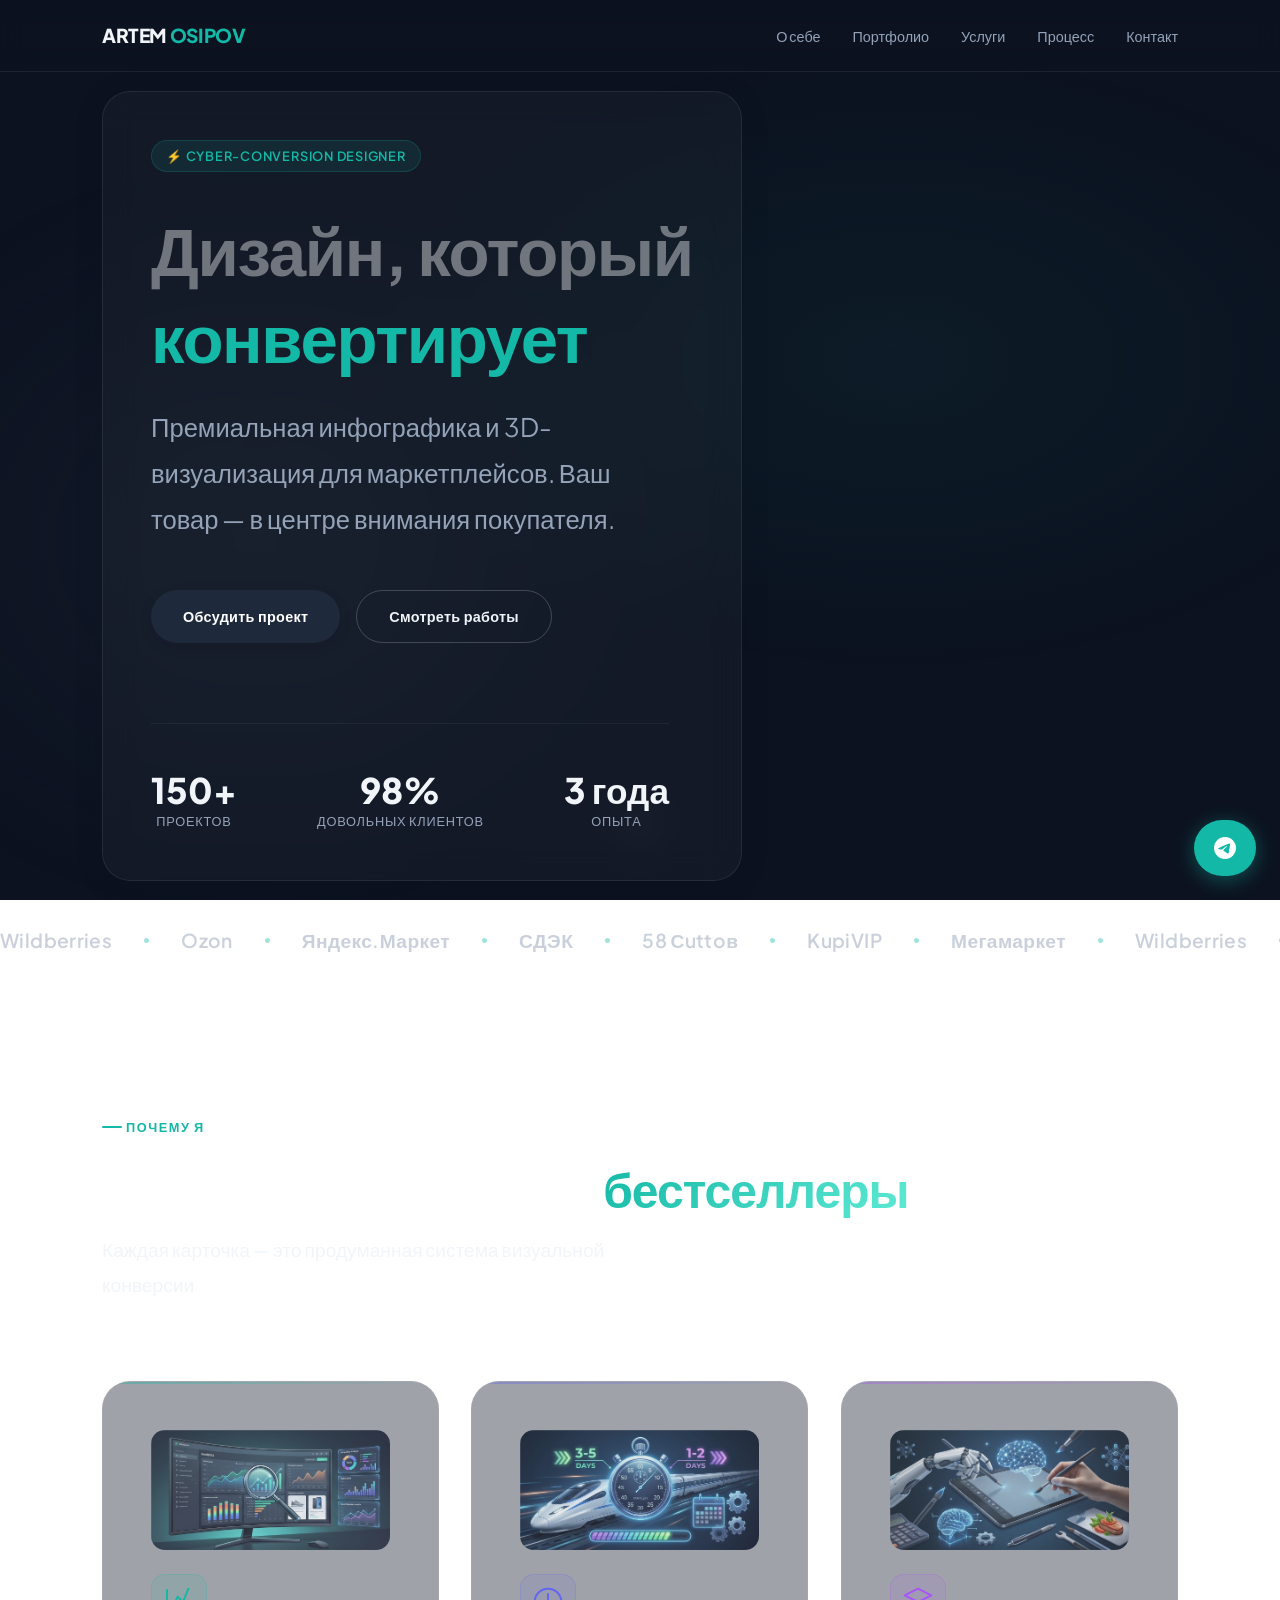
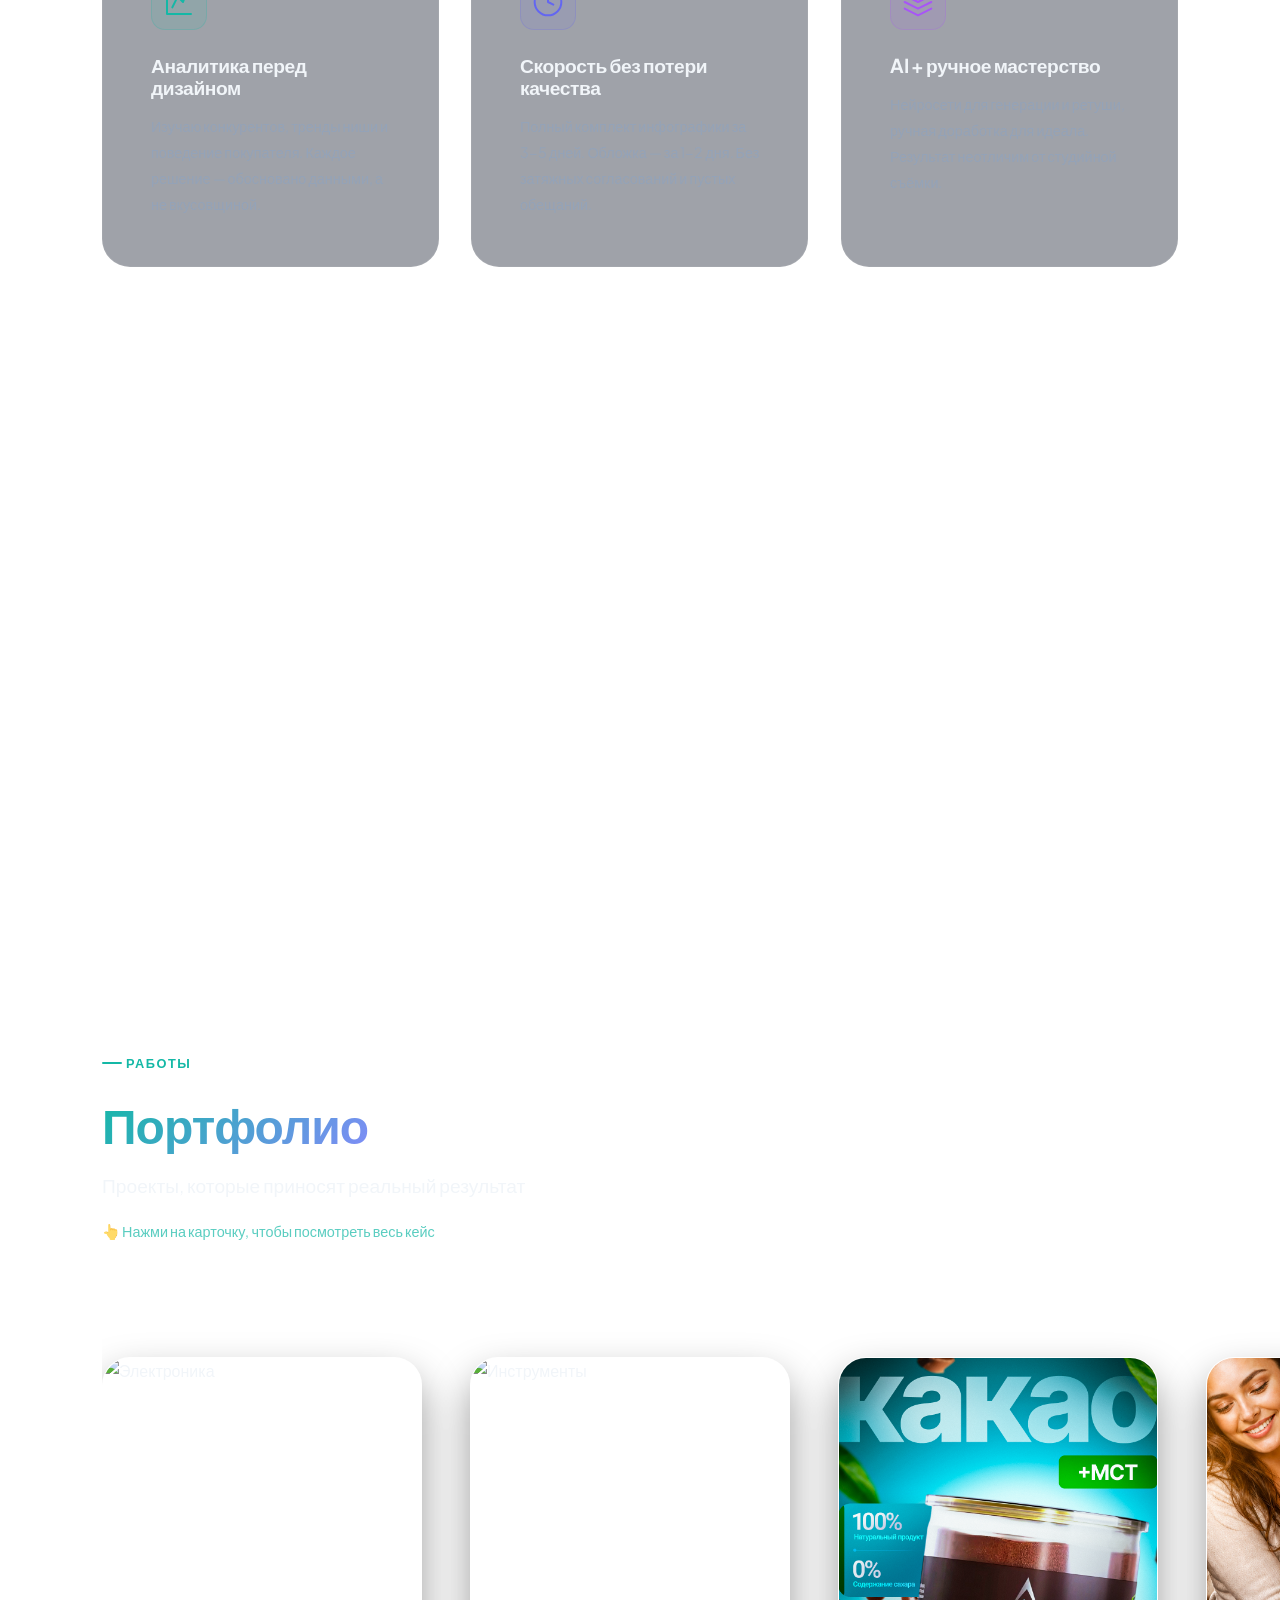
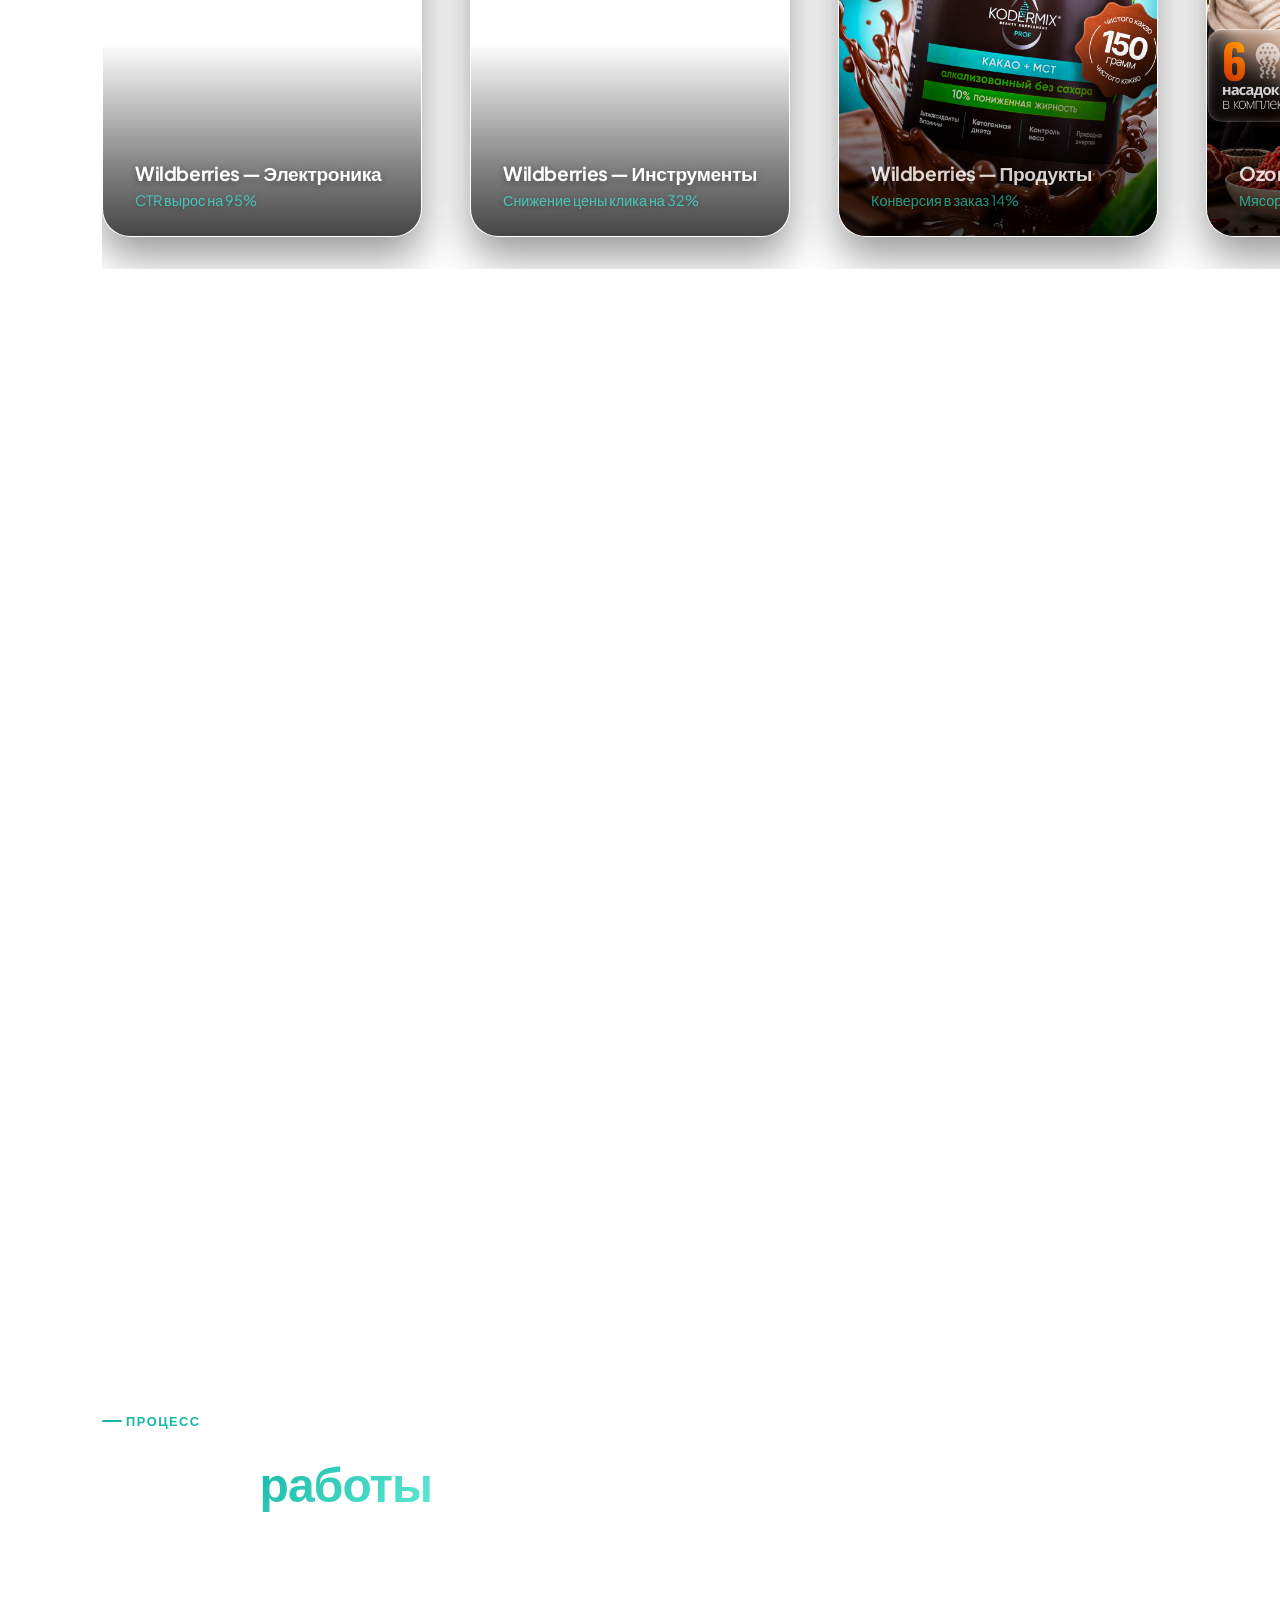
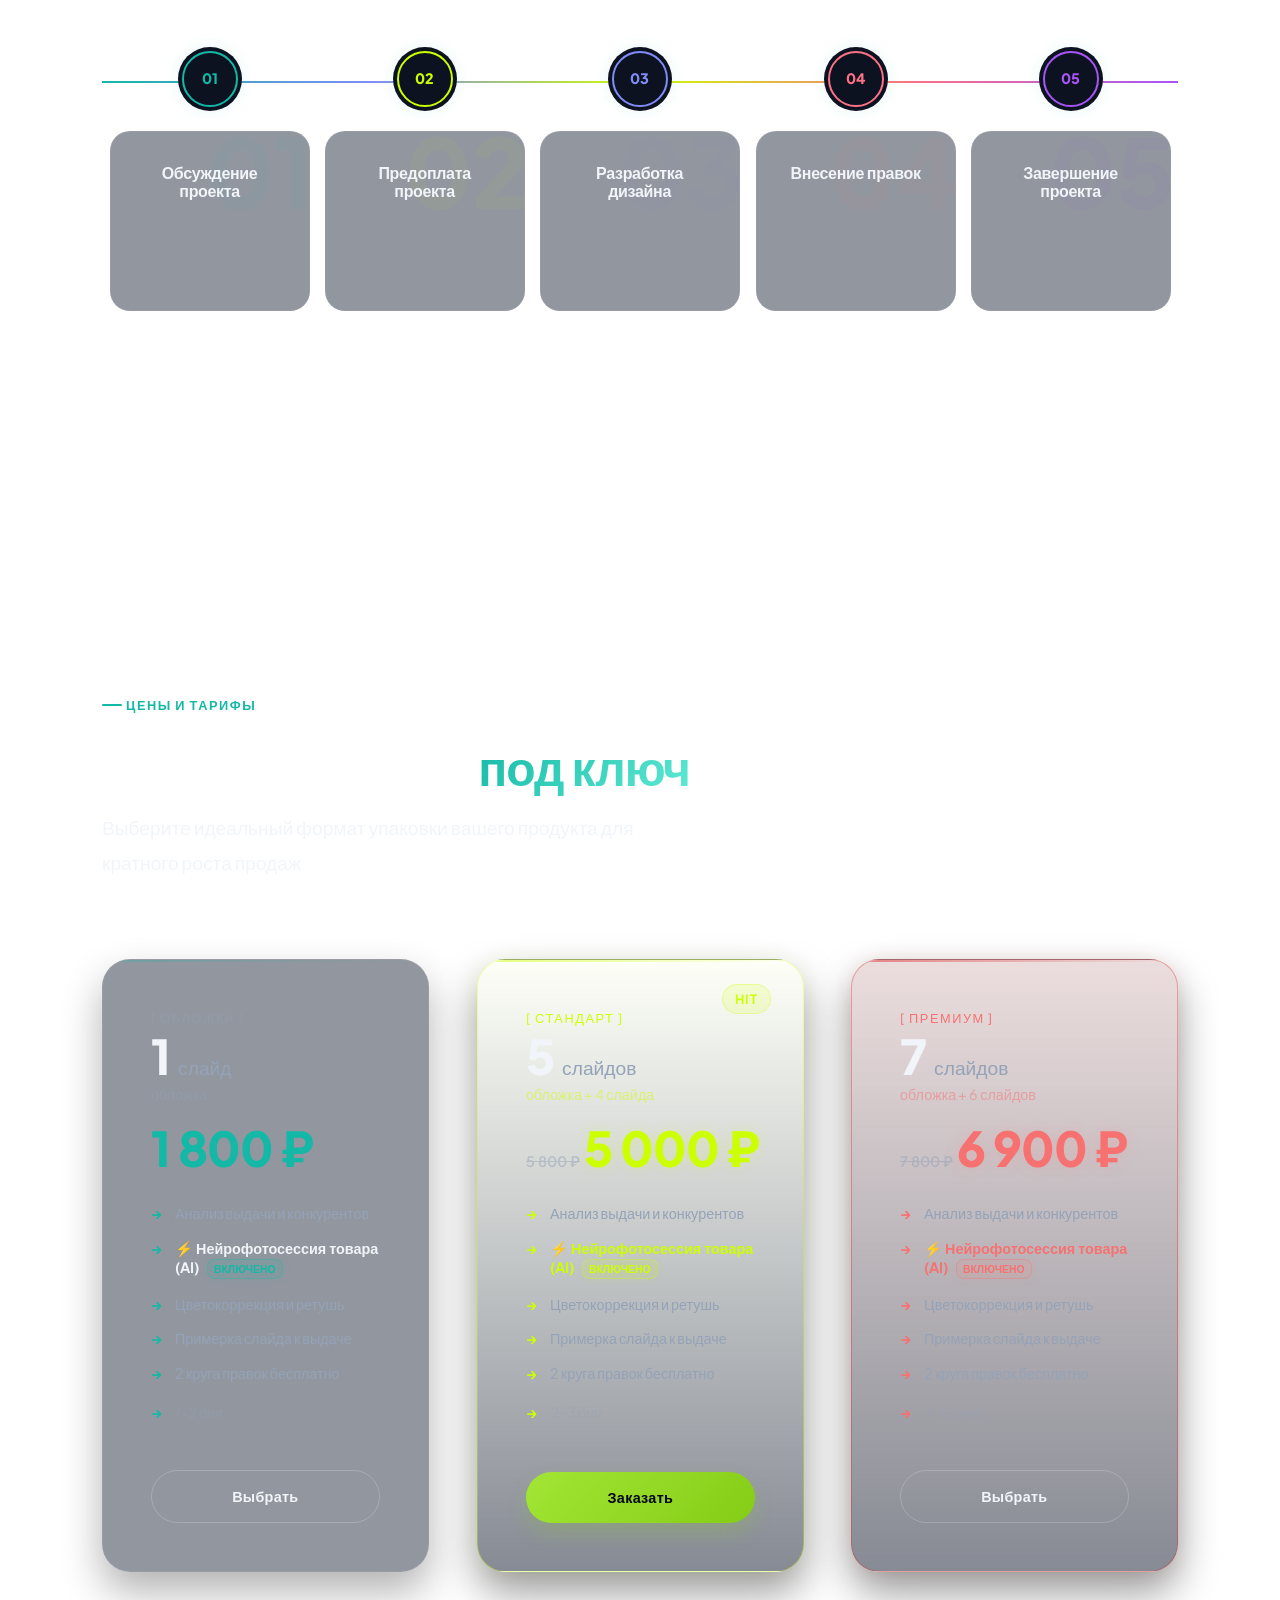
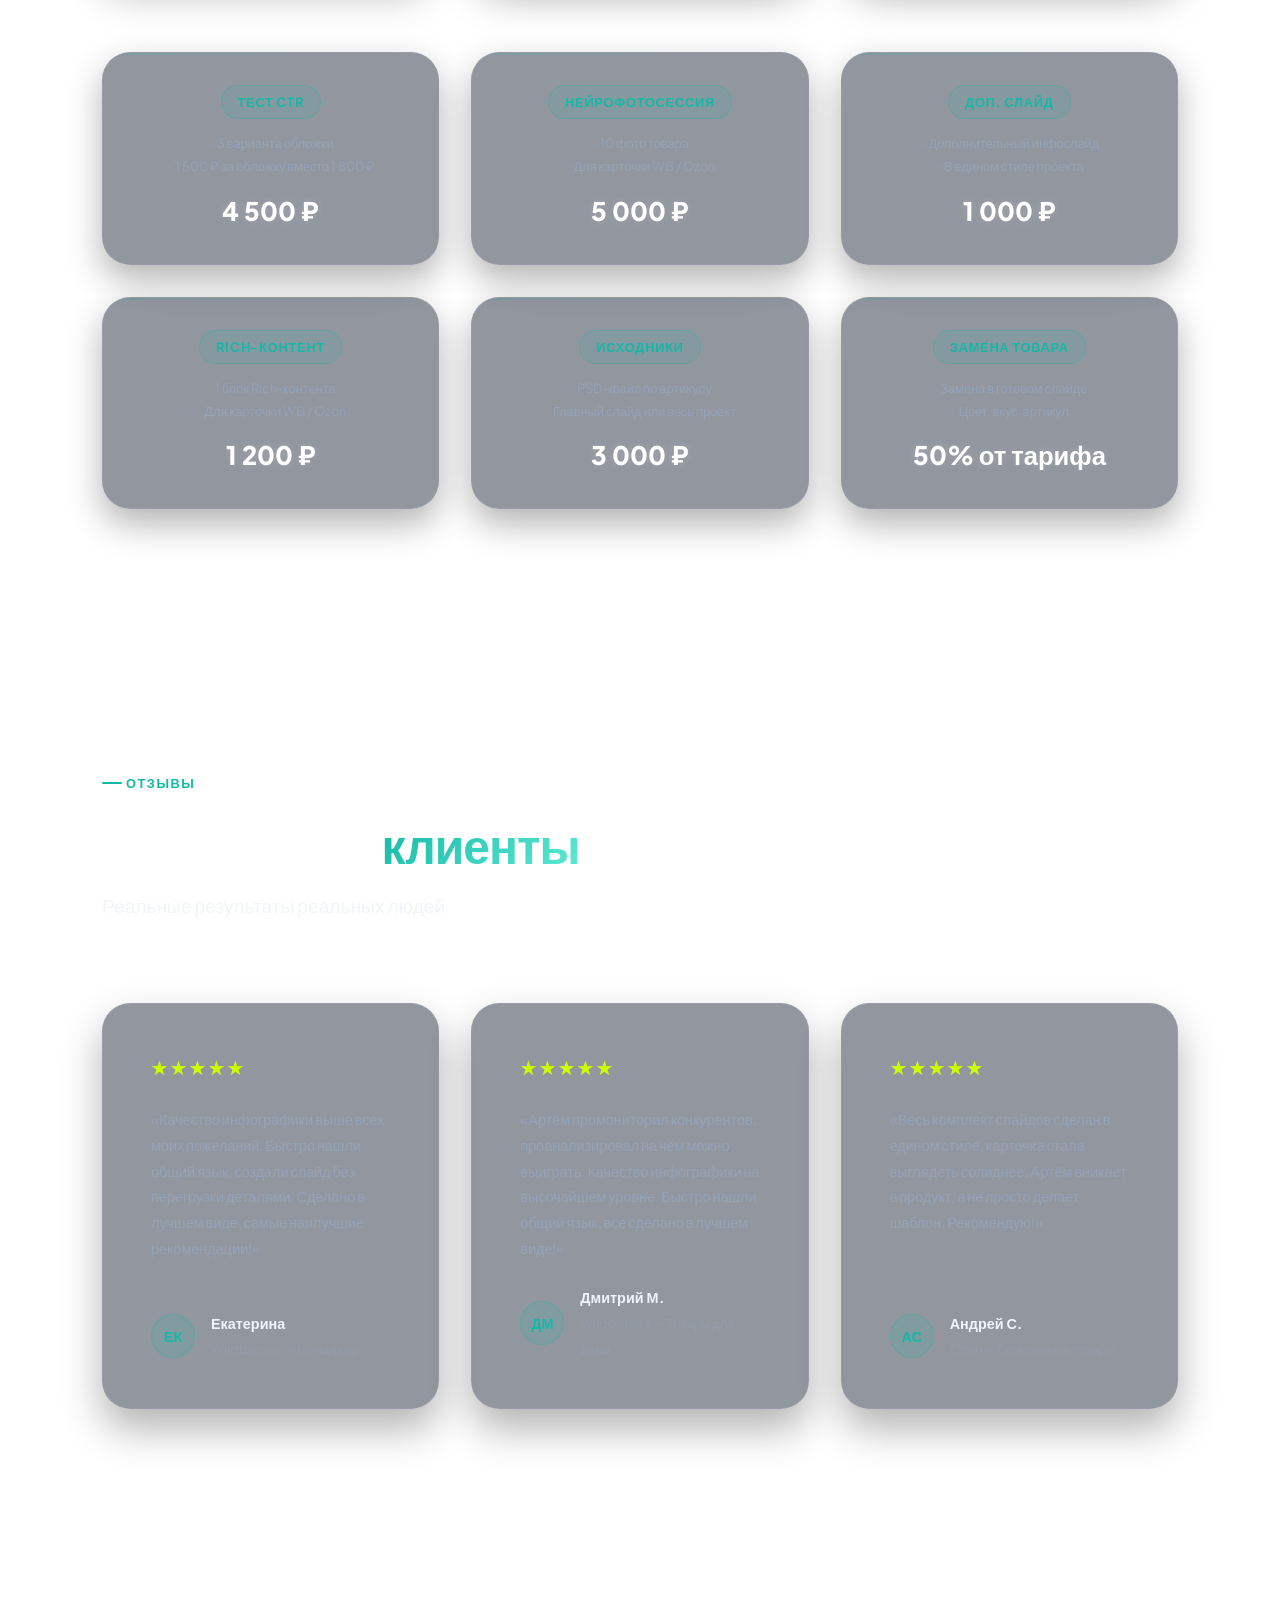
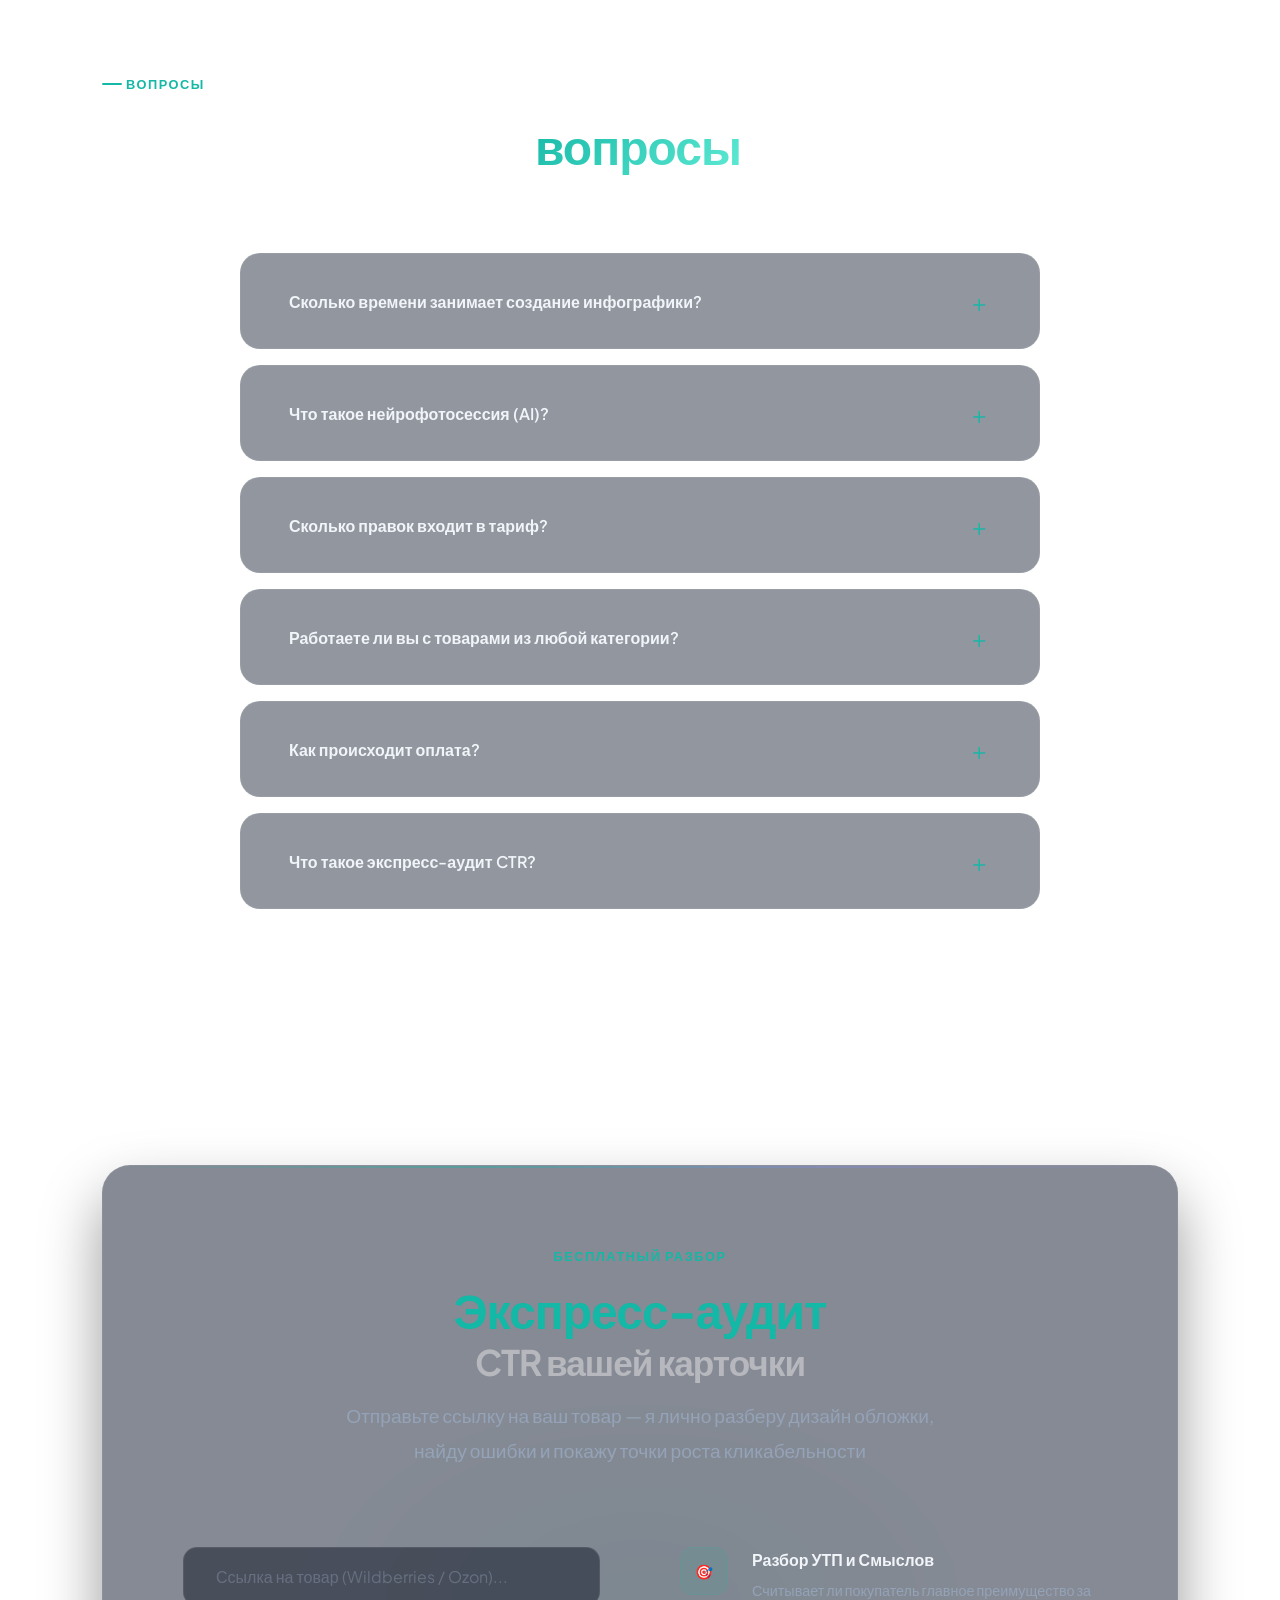
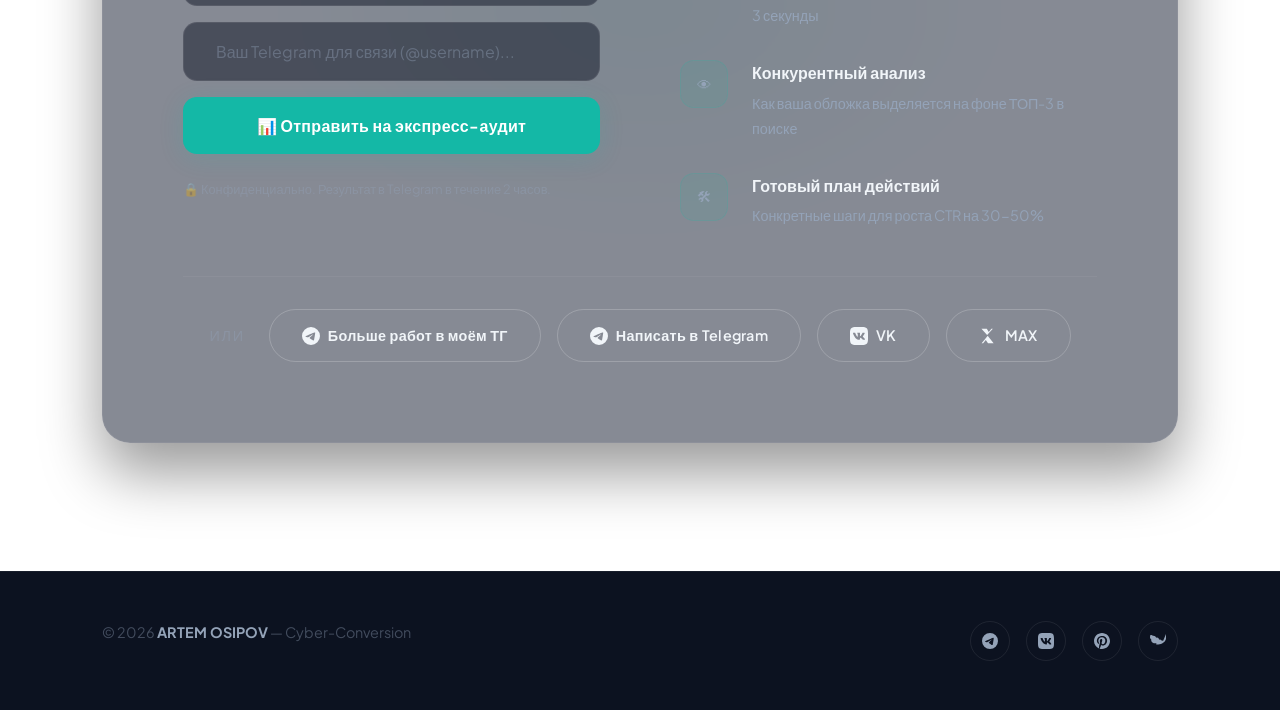
==== index.html @ 775c0dcc "Move self-employed info to transparent work card" ====
<!DOCTYPE html>
<html lang="ru">
<head>
  <meta charset="UTF-8">
  <meta name="viewport" content="width=device-width, initial-scale=1.0">
  <title>Artem Osipov — Cyber-Conversion | Инфографика для маркетплейсов</title>
  <meta name="description" content="Премиальная инфографика и 3D-визуализация для Wildberries, Ozon и других маркетплейсов. Дизайн, который конвертирует.">
  <meta name="theme-color" content="#0C1220">

  <!-- OpenGraph / Facebook -->
  <meta property="og:type" content="website">
  <meta property="og:url" content="https://osipov-design.ru/">
  <meta property="og:title" content="Artem Osipov — Cyber-Conversion | Инфографика для маркетплейсов">
  <meta property="og:description" content="Премиальная инфографика и 3D-визуализация для Wildberries, Ozon. Дизайн, который конвертирует и поднимает продажи.">
  <meta property="og:image" content="https://osipov-design.ru/static/images/bento-ai.png">
  <meta property="og:image:width" content="1200">
  <meta property="og:image:height" content="630">

  <!-- Twitter -->
  <meta name="twitter:card" content="summary_large_image">
  <meta name="twitter:url" content="https://osipov-design.ru/">
  <meta name="twitter:title" content="Artem Osipov — Cyber-Conversion | Инфографика для маркетплейсов">
  <meta name="twitter:description" content="Премиальная инфографика и 3D-визуализация для Wildberries, Ozon. Дизайн, который конвертирует и поднимает продажи.">
  <meta name="twitter:image" content="https://osipov-design.ru/static/images/bento-ai.png">

  <!-- Favicon -->
  <link rel="icon" type="image/svg+xml" href="data:image/svg+xml,<svg xmlns='http://www.w3.org/2000/svg' viewBox='0 0 100 100'><text y='.9em' font-size='90'>⚡</text></svg>">

  <!-- JSON-LD Structured Data -->
  <script type="application/ld+json">
  {
    "@context": "https://schema.org",
    "@type": "ProfessionalService",
    "name": "Artem Osipov — Cyber-Conversion",
    "description": "Премиальная инфографика и 3D-визуализация для Wildberries, Ozon и других маркетплейсов",
    "url": "https://osipov-design.ru",
    "image": "https://osipov-design.ru/static/images/bento-ai.png",
    "priceRange": "₽₽",
    "areaServed": "RU",
    "knowsAbout": ["Инфографика для маркетплейсов", "3D визуализация", "Дизайн карточек Wildberries", "Дизайн карточек Ozon", "AI дизайн"],
    "aggregateRating": {
      "@type": "AggregateRating",
      "ratingValue": "4.9",
      "reviewCount": "150"
    }
  }
  </script>

  <!-- Fonts: Unbounded (display) + Plus Jakarta Sans (body) -->
  <link rel="preconnect" href="https://fonts.googleapis.com">
  <link rel="preconnect" href="https://fonts.gstatic.com" crossorigin>
  <link href="https://fonts.googleapis.com/css2?family=Plus+Jakarta+Sans:wght@300;400;500;600;700;800&family=Unbounded:wght@400;500;600;700;800;900&display=swap" rel="stylesheet">

  <!-- CSS -->
  <link rel="stylesheet" href="static/css/tokens.css">
  <link rel="stylesheet" href="static/css/base.css">
  <link rel="stylesheet" href="static/css/components.css">
  <link rel="stylesheet" href="static/css/layout.css">
  <link rel="stylesheet" href="static/css/animations.css">
  <link rel="stylesheet" href="static/css/responsive.css">
</head>
<body>

  <!-- Preloader -->
  <div class="preloader" id="preloader">
    <div class="preloader__inner">
      <div class="preloader__spinner"></div>
      <span class="preloader__text">ARTEM <span class="accent">OSIPOV</span></span>
    </div>
  </div>

  <!-- Brand bar -->
  <div class="header-bar" aria-hidden="true"></div>

  <!-- Subtle scan line -->
  <div class="scan-line" aria-hidden="true"></div>

  <!-- ═══════════ NAVIGATION ═══════════ -->
  <nav class="nav" id="nav">
    <div class="nav__inner">
      <a href="#" class="nav__logo">ARTEM <span class="accent">OSIPOV</span></a>

      <ul class="nav__links" id="navLinks">
        <li><a href="#about" class="nav__link">О себе</a></li>
        <li><a href="#portfolio" class="nav__link">Портфолио</a></li>
        <li><a href="#services" class="nav__link">Услуги</a></li>
        <li><a href="#process" class="nav__link">Процесс</a></li>
        <li><a href="#contact" class="nav__link">Контакт</a></li>
      </ul>

      <div class="nav__hamburger" id="hamburger" role="button" aria-label="Меню" tabindex="0">
        <span></span><span></span><span></span>
      </div>
    </div>
  </nav>

  <!-- ═══════════ HERO ═══════════ -->
  <section class="hero" id="hero">
    <div class="hero__bg">
      <video id="introVideo" autoplay muted playsinline class="hero__video-bg" style="z-index: 1; transition: opacity 0.5s ease; opacity: 0.5;">
        <source src="static/video/01.mp4" type="video/mp4">
      </video>
      <video id="loopVideo" muted playsinline loop class="hero__video-bg" style="z-index: 0; opacity: 0; transition: opacity 0.5s ease;">
        <source src="static/video/02.mp4" type="video/mp4">
      </video>
    </div>

    <div class="container">
      <div class="hero__inner">
        
        <!-- Left Content -->
        <div class="hero__content glass-panel">
          <div class="hero__badge reveal-once" style="--delay: 0.1s;">
            <span class="badge badge--teal">⚡ Cyber-Conversion Designer</span>
          </div>

          <h1 class="hero__title reveal-once" style="--delay: 0.3s;">
            <span class="text-muted-heading">Дизайн, который</span><br>
            <span class="text-teal">конвертирует</span>
          </h1>

          <p class="hero__subtitle reveal-once" style="--delay: 0.5s;">
            Премиальная инфографика и 3D-визуализация для маркетплейсов.
            Ваш товар — в центре внимания покупателя.
          </p>

          <div class="hero__actions reveal-once" style="--delay: 0.7s;">
            <a href="#contact" class="btn btn-primary">Обсудить проект</a>
            <a href="#portfolio" class="btn btn-secondary">Смотреть работы</a>
          </div>

          <div class="hero__stats reveal-once" style="--delay: 0.9s;">
            <div class="stat">
              <div class="stat__number" data-count="150" data-suffix="+">0</div>
              <div class="stat__label">Проектов</div>
            </div>
            <div class="stat">
              <div class="stat__number" data-count="98" data-suffix="%">0</div>
              <div class="stat__label">Довольных клиентов</div>
            </div>
            <div class="stat">
              <div class="stat__number" data-count="3" data-suffix=" года">0</div>
              <div class="stat__label">Опыта</div>
            </div>
          </div>
        </div>



      </div>
    </div>

    <div class="hero__scroll-hint" aria-hidden="true">
      <span>Scroll</span>
      <svg viewBox="0 0 24 24" fill="none" stroke="currentColor" stroke-width="2">
        <path d="M12 5v14M5 12l7 7 7-7"/>
      </svg>
    </div>
  </section>

  <!-- ═══════════ MARQUEE ═══════════ -->
  <div class="marquee" aria-hidden="true">
    <div class="marquee__track">
      <div class="marquee__content">
        <span class="marquee__item">Wildberries</span>
        <span class="marquee__dot"></span>
        <span class="marquee__item">Ozon</span>
        <span class="marquee__dot"></span>
        <span class="marquee__item">Яндекс.Маркет</span>
        <span class="marquee__dot"></span>
        <span class="marquee__item">СДЭК</span>
        <span class="marquee__dot"></span>
        <span class="marquee__item">58 Сuttoв</span>
        <span class="marquee__dot"></span>
        <span class="marquee__item">KupiVIP</span>
        <span class="marquee__dot"></span>
        <span class="marquee__item">Мегамаркет</span>
        <span class="marquee__dot"></span>
      </div>
      <div class="marquee__content" aria-hidden="true">
        <span class="marquee__item">Wildberries</span>
        <span class="marquee__dot"></span>
        <span class="marquee__item">Ozon</span>
        <span class="marquee__dot"></span>
        <span class="marquee__item">Яндекс.Маркет</span>
        <span class="marquee__dot"></span>
        <span class="marquee__item">СДЭК</span>
        <span class="marquee__dot"></span>
        <span class="marquee__item">58 Сuttoв</span>
        <span class="marquee__dot"></span>
        <span class="marquee__item">KupiVIP</span>
        <span class="marquee__dot"></span>
        <span class="marquee__item">Мегамаркет</span>
        <span class="marquee__dot"></span>
      </div>
    </div>
  </div>

  <!-- ═══════════ ABOUT / ADVANTAGES ═══════════ -->
  <section class="section" id="about" style="background: var(--color-bg-section);">
    <div class="container">
      <div class="section-header reveal">
        <span class="section-header__label">Почему я</span>
        <h2 class="section-header__title">
          <span class="text-muted-heading">Превращаю товары в</span>
          <span class="gradient-text">бестселлеры</span>
        </h2>
        <p class="section-header__subtitle">
          Каждая карточка — это продуманная система визуальной конверсии
        </p>
      </div>

      <div class="advantages-grid">
        <!-- Advantage 1 -->
        <div class="advantage-card glow-hover tilt-hover reveal reveal-delay-1">
          <div class="advantage-card__illustration">
            <img src="static/img/advantage-analytics.png" alt="" loading="lazy">
          </div>
          <div class="advantage-card__icon">
            <svg width="32" height="32" viewBox="0 0 24 24" fill="none" stroke="currentColor" stroke-width="1.5" stroke-linecap="round" stroke-linejoin="round"><path d="M3 3v18h18"/><path d="M7 16l4-8 4 4 4-10"/></svg>
          </div>
          <h3 class="advantage-card__title">Аналитика перед дизайном</h3>
          <p class="advantage-card__text">Изучаю конкурентов, тренды ниши и поведение покупателя. Каждое решение — обосновано данными, а не вкусовщиной.</p>
        </div>

        <!-- Advantage 2 -->
        <div class="advantage-card glow-hover tilt-hover reveal reveal-delay-2">
          <div class="advantage-card__illustration">
            <img src="static/img/advantage-speed.png" alt="" loading="lazy">
          </div>
          <div class="advantage-card__icon">
            <svg width="32" height="32" viewBox="0 0 24 24" fill="none" stroke="currentColor" stroke-width="1.5" stroke-linecap="round" stroke-linejoin="round"><circle cx="12" cy="12" r="10"/><polyline points="12 6 12 12 16 14"/></svg>
          </div>
          <h3 class="advantage-card__title">Скорость без потери качества</h3>
          <p class="advantage-card__text">Полный комплект инфографики за 3-5 дней. Обложка — за 1-2 дня. Без затяжных согласований и пустых обещаний.</p>
        </div>

        <!-- Advantage 3 -->
        <div class="advantage-card glow-hover tilt-hover reveal reveal-delay-3">
          <div class="advantage-card__illustration">
            <img src="static/img/advantage-ai.png" alt="" loading="lazy">
          </div>
          <div class="advantage-card__icon">
            <svg width="32" height="32" viewBox="0 0 24 24" fill="none" stroke="currentColor" stroke-width="1.5" stroke-linecap="round" stroke-linejoin="round"><path d="M12 2L2 7l10 5 10-5-10-5z"/><path d="M2 17l10 5 10-5"/><path d="M2 12l10 5 10-5"/></svg>
          </div>
          <h3 class="advantage-card__title">AI + ручное мастерство</h3>
          <p class="advantage-card__text">Нейросети для генерации и ретуши, ручная доработка для идеала. Результат неотличим от студийной съёмки.</p>
        </div>

        <!-- Advantage 4 -->
        <div class="advantage-card glow-hover tilt-hover reveal reveal-delay-4">
          <div class="advantage-card__illustration">
            <img src="static/img/advantage-guarantee.png" alt="" loading="lazy">
          </div>
          <div class="advantage-card__icon">
            <svg width="32" height="32" viewBox="0 0 24 24" fill="none" stroke="currentColor" stroke-width="1.5" stroke-linecap="round" stroke-linejoin="round"><path d="M17 21v-2a4 4 0 0 0-4-4H5a4 4 0 0 0-4 4v2"/><circle cx="9" cy="7" r="4"/><path d="M23 21v-2a4 4 0 0 0-3-3.87"/><path d="M16 3.13a4 4 0 0 1 0 7.75"/></svg>
          </div>
          <h3 class="advantage-card__title">Доверие селлеров</h3>
          <p class="advantage-card__text">Сотни селлеров доверили мне свои товары. Каждый проект — это репутация, поэтому отношусь к чужому бизнесу как к своему.</p>
        </div>

        <!-- Advantage 5 -->
        <div class="advantage-card glow-hover tilt-hover reveal reveal-delay-5">
          <div class="advantage-card__illustration">
            <img src="static/img/advantage-individual.png" alt="" loading="lazy">
          </div>
          <div class="advantage-card__icon">
            <svg width="32" height="32" viewBox="0 0 24 24" fill="none" stroke="currentColor" stroke-width="1.5" stroke-linecap="round" stroke-linejoin="round"><path d="M17 21v-2a4 4 0 0 0-4-4H5a4 4 0 0 0-4 4v2"/><circle cx="9" cy="7" r="4"/><path d="M23 21v-2a4 4 0 0 0-3-3.87"/><path d="M16 3.13a4 4 0 0 1 0 7.75"/></svg>
          </div>
          <h3 class="advantage-card__title">Индивидуальный подход</h3>
          <p class="advantage-card__text">Не шаблоны, а уникальный дизайн под ваш продукт. Изучаю вашу категорию и создают карточку, которая выделяется в выдаче.</p>
        </div>

        <!-- Advantage 6 -->
        <div class="advantage-card glow-hover tilt-hover reveal reveal-delay-6">
          <div class="advantage-card__illustration">
            <img src="static/img/advantage-transparent.png" alt="" loading="lazy">
          </div>
          <div class="advantage-card__icon">
            <svg width="32" height="32" viewBox="0 0 24 24" fill="none" stroke="currentColor" stroke-width="1.5" stroke-linecap="round" stroke-linejoin="round"><rect x="1" y="4" width="22" height="16" rx="2" ry="2"/><line x1="1" y1="10" x2="23" y2="10"/></svg>
          </div>
          <h3 class="advantage-card__title">Прозрачная работа</h3>
          <p class="advantage-card__text">Чёткий бриф, фиксированная стоимость, сроки без сюрпризов. Самозанятый — выставлю счёт, выдам чек. Работаю по договору с юр и физлицами.</p>
        </div>
      </div>
    </div>
  </section>
  <section class="section" id="portfolio">
    <div class="container">
      <div class="section-header reveal">
        <span class="section-header__label">Работы</span>
        <h2 class="section-header__title">
          <span class="gradient-text--iridescent">Портфолио</span>
        </h2>
        <p class="section-header__subtitle">Проекты, которые приносят реальный результат</p>
        <p class="section-header__hint">👆 Нажми на карточку, чтобы посмотреть весь кейс</p>
      </div>

      <div class="portfolio-carousel-wrapper reveal reveal--stagger-children">
        <div class="portfolio-carousel" id="portfolioCarousel">
          <!-- Set 1 -->
          <div class="portfolio-slide" data-case="case1">
            <img src="static/images/keis1/1.png" alt="Электроника" class="portfolio-slide__img" loading="lazy">
            <div class="portfolio-slide__info">
              <h3>Wildberries — Электроника</h3>
              <p>CTR вырос на 95%</p>
            </div>
          </div>
          <div class="portfolio-slide" data-case="case2">
            <img src="static/images/Keis2/1.png" alt="Инструменты" class="portfolio-slide__img" loading="lazy">
            <div class="portfolio-slide__info">
              <h3>Wildberries — Инструменты</h3>
              <p>Снижение цены клика на 32%</p>
            </div>
          </div>
          <div class="portfolio-slide" data-case="case3">
            <img src="static/images/keis3/1.png" alt="Продукты" class="portfolio-slide__img" loading="lazy">
            <div class="portfolio-slide__info">
              <h3>Wildberries — Продукты</h3>
              <p>Конверсия в заказ 14%</p>
            </div>
          </div>
          <div class="portfolio-slide" data-case="case8">
            <img src="static/images/keis8/1.png" alt="А/Б Тест" class="portfolio-slide__img" loading="lazy">
            <div class="portfolio-slide__info">
              <h3>Ozon — А/Б Тестирование</h3>
              <p>Мясорубка: рост CTR на 40%</p>
            </div>
          </div>
          <div class="portfolio-slide" data-case="case4">
            <img src="static/images/Keis4/1.png" alt="Гейминг" class="portfolio-slide__img" loading="lazy">
            <div class="portfolio-slide__info">
              <h3>Wildberries — Гейминг</h3>
              <p>Окупаемость рекламы 350%</p>
            </div>
          </div>
          <div class="portfolio-slide" data-case="case5">
            <img src="static/images/Keis5/1.png" alt="Бытовая техника" class="portfolio-slide__img" loading="lazy">
            <div class="portfolio-slide__info">
              <h3>Ozon — Бытовая техника</h3>
              <p>Вывод в ТОП-3 за 14 дней</p>
            </div>
          </div>
          <div class="portfolio-slide" data-case="case6">
            <img src="static/images/Keis6/1.png" alt="Климатическая техника" class="portfolio-slide__img" loading="lazy">
            <div class="portfolio-slide__info">
              <h3>Ozon — Климатическая техника</h3>
              <p>Увеличение заказов на 60%</p>
            </div>
          </div>
          <div class="portfolio-slide" data-case="case7">
            <img src="static/images/Keis7/1.png" alt="Зоотовары" class="portfolio-slide__img" loading="lazy">
            <div class="portfolio-slide__info">
              <h3>Wildberries — Зоотовары</h3>
              <p>Снижение стоимости клика на 45%</p>
            </div>
          </div>
          <div class="portfolio-slide" data-case="case9">
            <img src="static/images/Keis9/1.png" alt="Смарт-очки" class="portfolio-slide__img" loading="lazy">
            <div class="portfolio-slide__info">
              <h3>Ozon — А/Б Тестирование</h3>
              <p>Смарт-очки: рост CTR на 55%</p>
            </div>
          </div>
          <div class="portfolio-slide" data-case="case10">
            <img src="static/images/Keis10/1.png" alt="Кейс 10" class="portfolio-slide__img" loading="lazy">
            <div class="portfolio-slide__info">
              <h3>Wildberries — Новый кейс</h3>
              <p>Полная упаковка карточки</p>
            </div>
          </div>
          <div class="portfolio-slide" data-case="case11">
            <img src="static/images/keis11/1.png" alt="Кейс 11" class="portfolio-slide__img" loading="lazy">
            <div class="portfolio-slide__info">
              <h3>Ozon — Новый кейс</h3>
              <p>Рост конверсии после редизайна</p>
            </div>
          </div>
        </div>
      </div>
    </div>
  </section>

  <!-- ═══════════ BEFORE / AFTER ═══════════ -->
  <section class="section" id="before-after" style="background: var(--color-bg-section);">
    <div class="container">
      <div class="ba-row reveal">
        <div class="ba-row__text">
          <span class="section-header__label">Результат</span>
          <h2 class="ba-row__title">
            <span class="text-muted-heading">До и</span>
            <span class="gradient-text">после</span>
          </h2>
          <p class="ba-row__subtitle">Видна ли разница? Судите сами</p>
          <ul class="ba-row__list">
            <li>Увеличение CTR на 40–95%</li>
            <li>Рост конверсии в корзину</li>
            <li>Выделение среди конкурентов</li>
            <li>Профессиональная подача товара</li>
          </ul>
          <a href="#contact" class="btn btn-primary">Хочу так же</a>
        </div>
        <div class="ba-row__slider">
          <div class="ba-slider" id="baSlider">
            <div class="ba-slider__before">
              <img src="static/img/before.jpg" alt="До" loading="lazy">
              <span class="ba-slider__label ba-slider__label--before">До</span>
            </div>
            <div class="ba-slider__after">
              <img src="static/img/after.jpg" alt="После" loading="lazy">
              <span class="ba-slider__label ba-slider__label--after">После</span>
            </div>
            <div class="ba-slider__handle">
              <div class="ba-slider__handle-line"></div>
              <div class="ba-slider__handle-circle">
                <svg viewBox="0 0 24 24" fill="none" stroke="currentColor" stroke-width="2"><path d="M8 4l-6 8 6 8M16 4l6 8-6 8"/></svg>
              </div>
              <div class="ba-slider__handle-line"></div>
            </div>
          </div>
        </div>
      </div>
    </div>
  </section>

  <!-- ═══════════ PROCESS ═══════════ -->
  <section class="section process-section" id="process">
    <div class="container">
      <div class="section-header reveal">
        <span class="section-header__label">Процесс</span>
        <h2 class="section-header__title">
          <span class="text-muted-heading">Этапы</span>
          <span class="gradient-text">работы</span>
        </h2>
      </div>

      <div class="process-timeline">
        <div class="process-timeline__line" aria-hidden="true"></div>
        <div class="process-timeline__line process-timeline__line--fill" aria-hidden="true"></div>

        <div class="process-step reveal" style="--accent: var(--color-teal);">
          <div class="process-step__dot">
            <span class="process-step__num">01</span>
          </div>
          <div class="process-step__card glow-hover">
            <div class="process-step__watermark">01</div>
            <h3 class="process-step__title">Обсуждение проекта</h3>
            <p class="process-step__text">Заполнение детального брифа и обсуждение всех нюансов: сроки, форматы и точная стоимость.</p>
          </div>
        </div>

        <div class="process-step reveal reveal-delay-1" style="--accent: #CCFF00;">
          <div class="process-step__dot">
            <span class="process-step__num">02</span>
          </div>
          <div class="process-step__card glow-hover">
            <div class="process-step__watermark">02</div>
            <h3 class="process-step__title">Предоплата проекта</h3>
            <p class="process-step__text">Внесение предоплаты 50% или 100% удобным для вас способом.</p>
          </div>
        </div>

        <div class="process-step reveal reveal-delay-2" style="--accent: #818cf8;">
          <div class="process-step__dot">
            <span class="process-step__num">03</span>
          </div>
          <div class="process-step__card glow-hover">
            <div class="process-step__watermark">03</div>
            <h3 class="process-step__title">Разработка дизайна</h3>
            <p class="process-step__text">Создание обложки, затем разработка остальных слайдов в едином стиле.</p>
          </div>
        </div>

        <div class="process-step reveal reveal-delay-3" style="--accent: #fb7185;">
          <div class="process-step__dot">
            <span class="process-step__num">04</span>
          </div>
          <div class="process-step__card glow-hover">
            <div class="process-step__watermark">04</div>
            <h3 class="process-step__title">Внесение правок</h3>
            <p class="process-step__text">2 круга правок бесплатно. Корректировки одним сообщением.</p>
          </div>
        </div>

        <div class="process-step reveal reveal-delay-4" style="--accent: #a855f7;">
          <div class="process-step__dot">
            <span class="process-step__num">05</span>
          </div>
          <div class="process-step__card glow-hover">
            <div class="process-step__watermark">05</div>
            <h3 class="process-step__title">Завершение проекта</h3>
            <p class="process-step__text">Финальное согласование и отправка готовых материалов без водяных знаков.</p>
          </div>
        </div>
      </div>
    </div>
  </section>

  <!-- ═══════════ SERVICES / TARIFFS ═══════════ -->
  <section class="section" id="services" style="background: var(--color-bg-section);">
    <div class="container">
      <div class="section-header reveal">
        <span class="section-header__label">Цены и Тарифы</span>
        <h2 class="section-header__title">
          <span class="text-muted-heading">Готовые пакеты</span>
          <span class="gradient-text">под ключ</span>
        </h2>
        <p class="section-header__subtitle">Выберите идеальный формат упаковки вашего продукта для кратного роста продаж</p>
      </div>

      <div class="tariffs-grid">
        <!-- Тариф 1: Обложка -->
        <div class="tariff-card glow-hover tilt-hover reveal reveal-delay-1">
          <div class="tariff-card__header">
            <span class="tariff-card__subtitle">[ ОБЛОЖКА ]</span>
            <h3 class="tariff-card__title">1 <span class="tariff-card__title-unit">слайд</span></h3>
            <p class="tariff-card__title-desc">обложка</p>
            <div class="tariff-card__price-wrapper">
              <span class="tariff-card__price">1 800 ₽</span>
            </div>
          </div>
          <ul class="tariff-card__features">
            <li>Анализ выдачи и конкурентов</li>
            <li><strong class="text-teal">⚡ Нейрофотосессия товара (AI)</strong> <span class="badge-ai-inline">Включено</span></li>
            <li>Цветокоррекция и ретушь</li>
            <li>Примерка слайда к выдаче</li>
            <li>2 круга правок бесплатно</li>
            <li class="tariff-card__delivery-time">1–2 дня</li>
          </ul>
          <a href="#contact" class="btn btn-secondary tariff-card__btn">Выбрать</a>
        </div>

        <!-- Тариф 2: Стандарт (HIT) -->
        <div class="tariff-card tariff-card--hit glow-hover tilt-hover reveal reveal-delay-2">
          <span class="tariff-card__badge">HIT</span>
          <div class="tariff-card__header">
            <span class="tariff-card__subtitle">[ СТАНДАРТ ]</span>
            <h3 class="tariff-card__title">5 <span class="tariff-card__title-unit">слайдов</span></h3>
            <p class="tariff-card__title-desc">обложка + 4 слайда</p>
            <div class="tariff-card__price-wrapper">
              <span class="tariff-card__price-old">5 800 ₽</span>
              <span class="tariff-card__price">5 000 ₽</span>
            </div>
          </div>
          <ul class="tariff-card__features">
            <li>Анализ выдачи и конкурентов</li>
            <li><strong class="text-neon-lime">⚡ Нейрофотосессия товара (AI)</strong> <span class="badge-ai-inline">Включено</span></li>
            <li>Цветокоррекция и ретушь</li>
            <li>Примерка слайда к выдаче</li>
            <li>2 круга правок бесплатно</li>
            <li class="tariff-card__delivery-time">2–3 дня</li>
          </ul>
          <a href="#contact" class="btn btn-teal tariff-card__btn">Заказать</a>
        </div>

        <!-- Тариф 3: Премиум -->
        <div class="tariff-card tariff-card--premium glow-hover tilt-hover reveal reveal-delay-3">
          <div class="tariff-card__header">
            <span class="tariff-card__subtitle">[ ПРЕМИУМ ]</span>
            <h3 class="tariff-card__title">7 <span class="tariff-card__title-unit">слайдов</span></h3>
            <p class="tariff-card__title-desc">обложка + 6 слайдов</p>
            <div class="tariff-card__price-wrapper">
              <span class="tariff-card__price-old">7 800 ₽</span>
              <span class="tariff-card__price">6 900 ₽</span>
            </div>
          </div>
          <ul class="tariff-card__features">
            <li>Анализ выдачи и конкурентов</li>
            <li><strong class="text-coral">⚡ Нейрофотосессия товара (AI)</strong> <span class="badge-ai-inline">Включено</span></li>
            <li>Цветокоррекция и ретушь</li>
            <li>Примерка слайда к выдаче</li>
            <li>2 круга правок бесплатно</li>
            <li class="tariff-card__delivery-time">4–5 дней</li>
          </ul>
          <a href="#contact" class="btn btn-secondary tariff-card__btn">Выбрать</a>
        </div>
      </div>

      <div class="upsells-grid reveal">
        <div class="upsell-card glow-hover">
          <span class="upsell-card__badge">тест CTR</span>
          <ul class="upsell-card__list">
            <li>3 варианта обложки</li>
            <li>1 500 ₽ за обложку вместо 1 800 ₽</li>
          </ul>
          <span class="upsell-card__price">4 500 ₽</span>
        </div>
        <div class="upsell-card glow-hover">
          <span class="upsell-card__badge">нейрофотосессия</span>
          <ul class="upsell-card__list">
            <li>10 фото товара</li>
            <li>Для карточки WB / Ozon</li>
          </ul>
          <span class="upsell-card__price">5 000 ₽</span>
        </div>
        <div class="upsell-card glow-hover">
          <span class="upsell-card__badge">доп. слайд</span>
          <ul class="upsell-card__list">
            <li>Дополнительный инфослайд</li>
            <li>В едином стиле проекта</li>
          </ul>
          <span class="upsell-card__price">1 000 ₽</span>
        </div>
        <div class="upsell-card glow-hover">
          <span class="upsell-card__badge">rich-контент</span>
          <ul class="upsell-card__list">
            <li>1 блок Rich-контента</li>
            <li>Для карточки WB / Ozon</li>
          </ul>
          <span class="upsell-card__price">1 200 ₽</span>
        </div>
        <div class="upsell-card glow-hover">
          <span class="upsell-card__badge">исходники</span>
          <ul class="upsell-card__list">
            <li>PSD-файл по артикулу</li>
            <li>Главный слайд или весь проект</li>
          </ul>
          <span class="upsell-card__price">3 000 ₽</span>
        </div>
        <div class="upsell-card glow-hover">
          <span class="upsell-card__badge">замена товара</span>
          <ul class="upsell-card__list">
            <li>Замена в готовом слайде</li>
            <li>Цвет, вкус, артикул</li>
          </ul>
          <span class="upsell-card__price">50% от тарифа</span>
        </div>
      </div>
    </div>
  </section>

  <!-- ═══════════ TESTIMONIALS ═══════════ -->
  <section class="section" id="testimonials" style="background: var(--color-bg-section);">
    <div class="container">
      <div class="section-header reveal">
        <span class="section-header__label">Отзывы</span>
        <h2 class="section-header__title">
          <span class="text-muted-heading">Что говорят</span>
          <span class="gradient-text">клиенты</span>
        </h2>
        <p class="section-header__subtitle">Реальные результаты реальных людей</p>
      </div>

      <div class="testimonials-grid reveal">
        <div class="testimonial-card glow-hover tilt-hover">
          <div class="testimonial-card__stars">★★★★★</div>
          <p class="testimonial-card__text">«Качество инфографики выше всех моих пожеланий. Быстро нашли общий язык, создали слайд без перегрузки деталями. Сделано в лучшем виде, самые наилучшие рекомендации!»</p>
          <div class="testimonial-card__author">
            <div class="testimonial-card__avatar">ЕК</div>
            <div>
              <strong>Екатерина</strong>
              <span>Wildberries — Менеджер</span>
            </div>
          </div>
        </div>

        <div class="testimonial-card glow-hover tilt-hover">
          <div class="testimonial-card__stars">★★★★★</div>
          <p class="testimonial-card__text">«Артём промониторил конкурентов, проанализировал на чём можно выиграть. Качество инфографики на высочайшем уровне. Быстро нашли общий язык, все сделано в лучшем виде!»</p>
          <div class="testimonial-card__author">
            <div class="testimonial-card__avatar">ДМ</div>
            <div>
              <strong>Дмитрий М.</strong>
              <span>Wildberries — Товары для дома</span>
            </div>
          </div>
        </div>

        <div class="testimonial-card glow-hover tilt-hover">
          <div class="testimonial-card__stars">★★★★★</div>
          <p class="testimonial-card__text">«Весь комплект слайдов сделан в едином стиле, карточка стала выглядеть солиднее. Артём вникает в продукт, а не просто делает шаблон. Рекомендую!»</p>
          <div class="testimonial-card__author">
            <div class="testimonial-card__avatar">АС</div>
            <div>
              <strong>Андрей С.</strong>
              <span>Ozon — Спортивные товары</span>
            </div>
          </div>
        </div>
      </div>
    </div>
  </section>

  <!-- ═══════════ FAQ ═══════════ -->
  <section class="section" id="faq">
    <div class="container">
      <div class="section-header reveal">
        <span class="section-header__label">Вопросы</span>
        <h2 class="section-header__title">
          <span class="text-muted-heading">Часто задаваемые</span>
          <span class="gradient-text">вопросы</span>
        </h2>
      </div>

      <div class="faq-list reveal">
        <div class="faq-item glow-hover">
          <button class="faq-item__question" aria-expanded="false">
            <span>Сколько времени занимает создание инфографики?</span>
            <span class="faq-item__icon">+</span>
          </button>
          <div class="faq-item__answer">
            <p>Полный комплект из 5 слайдов — 2-3 рабочих дня. Обложка — 1-2 дня. Премиум-пакет из 7 слайдов — 4-5 дней. Сроки согласовываются перед началом работы.</p>
          </div>
        </div>

        <div class="faq-item glow-hover">
          <button class="faq-item__question" aria-expanded="false">
            <span>Что такое нейрофотосессия (AI)?</span>
            <span class="faq-item__icon">+</span>
          </button>
          <div class="faq-item__answer">
            <p>Это генерация фотореалистичных изображений вашего товара с помощью нейросетей. Если у вас нет студийных фото — я создам их искусственно. Результат неотличим от настоящей фотографии.</p>
          </div>
        </div>

        <div class="faq-item glow-hover">
          <button class="faq-item__question" aria-expanded="false">
            <span>Сколько правок входит в тариф?</span>
            <span class="faq-item__icon">+</span>
          </button>
          <div class="faq-item__answer">
            <p>В каждый тариф входят 2 круга правок бесплатно. Важно: все корректировки отправляются одним сообщением, чтобы не затягивать процесс.</p>
          </div>
        </div>

        <div class="faq-item glow-hover">
          <button class="faq-item__question" aria-expanded="false">
            <span>Работаете ли вы с товарами из любой категории?</span>
            <span class="faq-item__icon">+</span>
          </button>
          <div class="faq-item__answer">
            <p>Да, я работаю с любыми категориями товаров: электроника, инструменты, одежда, продукты питания, зоотовары, бытовая техника и другие. Каждый проект уникален.</p>
          </div>
        </div>

        <div class="faq-item glow-hover">
          <button class="faq-item__question" aria-expanded="false">
            <span>Как происходит оплата?</span>
            <span class="faq-item__icon">+</span>
          </button>
          <div class="faq-item__answer">
            <p>Предоплата 50% или 100% — на ваш выбор. Оплата через ТБанк, Сбербанк или другие удобные способы. Остаток — после финального согласования.</p>
          </div>
        </div>

        <div class="faq-item glow-hover">
          <button class="faq-item__question" aria-expanded="false">
            <span>Что такое экспресс-аудит CTR?</span>
            <span class="faq-item__icon">+</span>
          </button>
          <div class="faq-item__answer">
            <p>Бесплатный разбор вашей карточки товара: анализ УТП, конкурентов и визуальной воронки. Вы получаете конкретный план действий для роста кликабельности. Результат в Telegram в течение 2 часов.</p>
          </div>
        </div>
      </div>
    </div>
  </section>

  <!-- ═══════════ CTA (CTR AUDIT) ═══════════ -->
  <section class="section cta-section" id="contact">
    <div class="cta-section__glow" aria-hidden="true"></div>
    <div class="container">
      <div class="cta-section__inner reveal">

        <!-- Top: headline -->
        <div class="cta-section__header">
          <span class="cta__label">Бесплатный разбор</span>
          <h2 class="cta-section__title">
            <span class="text-teal">Экспресс-аудит</span>
            <span class="text-muted-heading">CTR вашей карточки</span>
          </h2>
          <p class="cta-section__subtitle">
            Отправьте ссылку на ваш товар — я лично разберу дизайн обложки, найду ошибки и покажу точки роста кликабельности
          </p>
        </div>

        <!-- Middle: form + benefits side by side -->
        <div class="cta-section__body">
          <form class="audit-form cta-section__form" id="auditForm">
            <div class="audit-form__group">
              <input type="url" id="auditLink" placeholder="Ссылка на товар (Wildberries / Ozon)..." required class="audit-form__input">
            </div>
            <div class="audit-form__group">
              <input type="text" id="auditContact" placeholder="Ваш Telegram для связи (@username)..." required class="audit-form__input">
            </div>
            <button type="submit" class="btn btn-teal audit-form__btn">
              📊 Отправить на экспресс-аудит
            </button>
            <p class="audit-form__disclaimer">🔒 Конфиденциально. Результат в Telegram в течение 2 часов.</p>
          </form>

          <div class="cta-section__benefits">
            <div class="cta-benefit">
              <span class="cta-benefit__icon">🎯</span>
              <div>
                <strong>Разбор УТП и Смыслов</strong>
                <span>Считывает ли покупатель главное преимущество за 3 секунды</span>
              </div>
            </div>
            <div class="cta-benefit">
              <span class="cta-benefit__icon">👁</span>
              <div>
                <strong>Конкурентный анализ</strong>
                <span>Как ваша обложка выделяется на фоне ТОП-3 в поиске</span>
              </div>
            </div>
            <div class="cta-benefit">
              <span class="cta-benefit__icon">🛠</span>
              <div>
                <strong>Готовый план действий</strong>
                <span>Конкретные шаги для роста CTR на 30-50%</span>
              </div>
            </div>
          </div>
        </div>

        <!-- Bottom: direct contact -->
        <div class="cta-section__footer">
          <span class="cta-section__footer-divider">или</span>
          <div class="cta-section__footer-buttons">
            <a href="https://t.me/Osip_Design" class="btn btn-secondary" target="_blank" rel="noopener">
              <svg width="18" height="18" viewBox="0 0 24 24" fill="currentColor"><path d="M11.944 0A12 12 0 0 0 0 12a12 12 0 0 0 12 12 12 12 0 0 0 12-12A12 12 0 0 0 12 0a12 12 0 0 0-.056 0zm4.962 7.224c.1-.002.321.023.465.14a.506.506 0 0 1 .171.325c.016.093.036.306.02.472-.18 1.898-.962 6.502-1.36 8.627-.168.9-.499 1.201-.82 1.23-.696.065-1.225-.46-1.9-.902-1.056-.693-1.653-1.124-2.678-1.8-1.185-.78-.417-1.21.258-1.91.177-.184 3.247-2.977 3.307-3.23.007-.032.014-.15-.056-.212s-.174-.041-.249-.024c-.106.024-1.793 1.14-5.061 3.345-.48.33-.913.49-1.302.48-.428-.008-1.252-.241-1.865-.44-.752-.245-1.349-.374-1.297-.789.027-.216.325-.437.893-.663 3.498-1.524 5.83-2.529 6.998-3.014 3.332-1.386 4.025-1.627 4.476-1.635z"/></svg>
              Больше работ в моём ТГ
            </a>
            <a href="https://t.me/Osip_Designer" class="btn btn-secondary" target="_blank" rel="noopener">
              <svg width="18" height="18" viewBox="0 0 24 24" fill="currentColor"><path d="M11.944 0A12 12 0 0 0 0 12a12 12 0 0 0 12 12 12 12 0 0 0 12-12A12 12 0 0 0 12 0a12 12 0 0 0-.056 0zm4.962 7.224c.1-.002.321.023.465.14a.506.506 0 0 1 .171.325c.016.093.036.306.02.472-.18 1.898-.962 6.502-1.36 8.627-.168.9-.499 1.201-.82 1.23-.696.065-1.225-.46-1.9-.902-1.056-.693-1.653-1.124-2.678-1.8-1.185-.78-.417-1.21.258-1.91.177-.184 3.247-2.977 3.307-3.23.007-.032.014-.15-.056-.212s-.174-.041-.249-.024c-.106.024-1.793 1.14-5.061 3.345-.48.33-.913.49-1.302.48-.428-.008-1.252-.241-1.865-.44-.752-.245-1.349-.374-1.297-.789.027-.216.325-.437.893-.663 3.498-1.524 5.83-2.529 6.998-3.014 3.332-1.386 4.025-1.627 4.476-1.635z"/></svg>
              Написать в Telegram
            </a>
            <a href="https://vk.com/artandreevich_87" class="btn btn-secondary" target="_blank" rel="noopener">
              <svg width="18" height="18" viewBox="0 0 24 24" fill="currentColor"><path d="M15.684 0H8.316C1.592 0 0 1.592 0 8.316v7.368C0 22.408 1.592 24 8.316 24h7.368C22.408 24 24 22.408 24 15.684V8.316C24 1.592 22.391 0 15.684 0zm3.692 17.123h-1.744c-.66 0-.864-.525-2.05-1.727-1.033-1-1.49-1.135-1.744-1.135-.356 0-.458.102-.458.593v1.575c0 .424-.135.678-1.253.678-1.846 0-3.896-1.12-5.339-3.202C4.624 10.857 4 8.57 4 8.096c0-.254.102-.491.593-.491h1.744c.44 0 .61.203.78.677.863 2.49 2.303 4.675 2.896 4.675.22 0 .322-.102.322-.66V9.721c-.068-1.186-.695-1.287-.695-1.71 0-.203.17-.407.44-.407h2.744c.373 0 .508.203.508.643v3.473c0 .372.17.508.271.508.22 0 .407-.136.813-.542 1.253-1.406 2.149-3.574 2.149-3.574.119-.254.322-.491.763-.491h1.744c.525 0 .644.27.525.643-.22 1.017-2.354 4.031-2.354 4.031-.186.305-.254.44 0 .78.186.254.796.78 1.203 1.253.745.847 1.32 1.558 1.473 2.05.17.49-.085.744-.576.744z"/></svg>
              VK
            </a>
            <a href="https://max.ru/u/f9LHodD0cOJUew2c3QWtiKkuhQCF3gz7tLp2L6RKCVk3eOXPk7LJKPdXtT4" class="btn btn-secondary" target="_blank" rel="noopener">
              <svg width="18" height="18" viewBox="0 0 24 24" fill="currentColor"><path d="M3.29 2.414l8.4 9.273L3.5 21.5h2l3.6-4.3 2.9 4.3h7.5l-8.7-10.8L18.5 2.414h-2l-3.5 4.4L10.4 2.414H3.29z"/></svg>
              MAX
            </a>
          </div>
        </div>

      </div>
    </div>
  </section>

  <!-- ═══════════ FOOTER ═══════════ -->
  <a href="https://t.me/Osip_Designer" class="sticky-cta" target="_blank" rel="noopener" aria-label="Сделать заказ">
    <svg viewBox="0 0 24 24" fill="currentColor"><path d="M11.944 0A12 12 0 0 0 0 12a12 12 0 0 0 12 12 12 12 0 0 0 12-12A12 12 0 0 0 12 0a12 12 0 0 0-.056 0zm4.962 7.224c.1-.002.321.023.465.14a.506.506 0 0 1 .171.325c.016.093.036.306.02.472-.18 1.898-.962 6.502-1.36 8.627-.168.9-.499 1.201-.82 1.23-.696.065-1.225-.46-1.9-.902-1.056-.693-1.653-1.124-2.678-1.8-1.185-.78-.417-1.21.258-1.91.177-.184 3.247-2.977 3.307-3.23.007-.032.014-.15-.056-.212s-.174-.041-.249-.024c-.106.024-1.793 1.14-5.061 3.345-.48.33-.913.49-1.302.48-.428-.008-1.252-.241-1.865-.44-.752-.245-1.349-.374-1.297-.789.027-.216.325-.437.893-.663 3.498-1.524 5.83-2.529 6.998-3.014 3.332-1.386 4.025-1.627 4.476-1.635z"/></svg>
  </a>

  <footer class="footer">
    <div class="container">
      <div class="footer__inner">
        <p class="footer__copy">&copy; <span id="currentYear"></span> <span class="footer__brand">ARTEM <span class="accent">OSIPOV</span></span> — Cyber-Conversion</p>
        <div class="footer__socials">
          <a href="https://t.me/Osip_Designer" class="footer__social-link" aria-label="Telegram" target="_blank" rel="noopener">
            <svg viewBox="0 0 24 24" fill="currentColor"><path d="M11.944 0A12 12 0 0 0 0 12a12 12 0 0 0 12 12 12 12 0 0 0 12-12A12 12 0 0 0 12 0a12 12 0 0 0-.056 0zm4.962 7.224c.1-.002.321.023.465.14a.506.506 0 0 1 .171.325c.016.093.036.306.02.472-.18 1.898-.962 6.502-1.36 8.627-.168.9-.499 1.201-.82 1.23-.696.065-1.225-.46-1.9-.902-1.056-.693-1.653-1.124-2.678-1.8-1.185-.78-.417-1.21.258-1.91.177-.184 3.247-2.977 3.307-3.23.007-.032.014-.15-.056-.212s-.174-.041-.249-.024c-.106.024-1.793 1.14-5.061 3.345-.48.33-.913.49-1.302.48-.428-.008-1.252-.241-1.865-.44-.752-.245-1.349-.374-1.297-.789.027-.216.325-.437.893-.663 3.498-1.524 5.83-2.529 6.998-3.014 3.332-1.386 4.025-1.627 4.476-1.635z"/></svg>
          </a>
          <a href="https://vk.com/artandreevich_87" class="footer__social-link" aria-label="VK" target="_blank" rel="noopener">
            <svg viewBox="0 0 24 24" fill="currentColor"><path d="M15.684 0H8.316C1.592 0 0 1.592 0 8.316v7.368C0 22.408 1.592 24 8.316 24h7.368C22.408 24 24 22.408 24 15.684V8.316C24 1.592 22.391 0 15.684 0zm3.692 17.123h-1.744c-.66 0-.864-.525-2.05-1.727-1.033-1-1.49-1.135-1.744-1.135-.356 0-.458.102-.458.593v1.575c0 .424-.135.678-1.253.678-1.846 0-3.896-1.12-5.339-3.202C4.624 10.857 4 8.57 4 8.096c0-.254.102-.491.593-.491h1.744c.44 0 .61.203.78.677.863 2.49 2.303 4.675 2.896 4.675.22 0 .322-.102.322-.66V9.721c-.068-1.186-.695-1.287-.695-1.71 0-.203.17-.407.44-.407h2.744c.373 0 .508.203.508.643v3.473c0 .372.17.508.271.508.22 0 .407-.136.813-.542 1.253-1.406 2.149-3.574 2.149-3.574.119-.254.322-.491.763-.491h1.744c.525 0 .644.27.525.643-.22 1.017-2.354 4.031-2.354 4.031-.186.305-.254.44 0 .78.186.254.796.78 1.203 1.253.745.847 1.32 1.558 1.473 2.05.17.49-.085.744-.576.744z"/></svg>
          </a>
          <a href="https://ru.pinterest.com/ArtyomOsipovDesigner/" class="footer__social-link" aria-label="Pinterest" target="_blank" rel="noopener">
            <svg viewBox="0 0 24 24" fill="currentColor"><path d="M12 0C5.373 0 0 5.372 0 12c0 5.084 3.163 9.426 7.627 11.174-.105-.949-.2-2.405.042-3.441.218-.937 1.407-5.965 1.407-5.965s-.359-.719-.359-1.782c0-1.668.967-2.914 2.171-2.914 1.023 0 1.518.769 1.518 1.69 0 1.029-.655 2.568-.994 3.995-.283 1.194.599 2.169 1.777 2.169 2.133 0 3.772-2.249 3.772-5.495 0-2.873-2.064-4.882-5.012-4.882-3.414 0-5.418 2.561-5.418 5.207 0 1.031.397 2.138.893 2.738a.36.36 0 0 1 .083.345l-.333 1.36c-.053.22-.174.267-.402.161-1.499-.698-2.436-2.889-2.436-4.649 0-3.785 2.75-7.262 7.929-7.262 4.163 0 7.398 2.967 7.398 6.931 0 4.136-2.607 7.464-6.227 7.464-1.216 0-2.359-.631-2.75-1.378l-.748 2.853c-.271 1.043-1.002 2.35-1.492 3.146C9.57 23.812 10.763 24 12 24c6.627 0 12-5.373 12-12 0-6.628-5.373-12-12-12z"/></svg>
          </a>
          <a href="https://dzen.ru/ArtyomOsipovDesigner" class="footer__social-link" aria-label="Дзен" target="_blank" rel="noopener">
            <svg viewBox="0 0 24 24" fill="currentColor"><path d="M19.583 12.014c-.214-.513-.827-.772-1.484-.772-.316 0-.607.063-.861.188-.435-.926-1.409-1.557-2.531-1.557-.339 0-.663.063-.965.184C13.152 7.747 12.025 6.75 10.679 6.75c-.482 0-.938.137-1.324.378C8.76 5.11 7.044 4 5.053 4c-.316 0-.621.055-.91.158-.316-.684-1.188-1.158-2.143-1.158C.824 2.999.053 3.77.053 4.723c0 .28.072.543.198.775C.065 5.843 0 6.164 0 6.495c0 1.406.805 2.604 1.979 3.224-.12.33-.192.683-.192 1.05 0 2.592 2.916 4.694 6.515 4.694.528 0 1.04-.055 1.534-.159-.173.584-.546 1.089-1.046 1.44 1.154.246 2.379.379 3.639.379 6.627 0 12-4.893 12-10.923 0-.249-.012-.493-.036-.735a6.37 6.37 0 0 0 1.534-4.241c0-.926-.248-1.796-.685-2.548z"/></svg>
          </a>
        </div>
      </div>
    </div>
  </footer>

  <!-- JavaScript -->
  <!-- ═══════════ MODAL GALLERY ═══════════ -->
  <div class="modal-gallery" id="modalGallery">
    <div class="modal-gallery__backdrop" id="modalBackdrop"></div>
    <button class="modal-gallery__close" id="modalClose">✕</button>
    <!-- Scrollable container for horizontal presentation -->
    <div class="modal-gallery__scroll-container" id="modalScrollContent">
      <div class="modal-gallery__grid" id="modalGridContent">
        <!-- Images will be injected here by JS -->
      </div>
    </div>
  </div>

  <script src="static/js/app.js"></script>
</body>
</html>
---- static/css/tokens.css ----
/* ============================================
   DESIGN TOKENS — Cyber-Conversion Portfolio
   Professional / Mature palette
   ============================================ */

:root {
  /* ─────────── BRAND COLORS ─────────── */
  --color-navy: #0C1220;
  --color-navy-rgb: 12, 18, 32;
  --color-navy-light: #162032;

  --color-teal: #14B8A6;
  --color-teal-rgb: 20, 184, 166;
  --color-teal-dark: #0D9488;
  --color-teal-muted: #5EEAD4;

  --color-slate: #1E293B;
  --color-slate-rgb: 30, 41, 59;

  /* ─────────── BACKGROUNDS ─────────── */
  --color-bg-dark: #0C1220;
  --color-bg-dark-alt: #111827;
  --color-bg-light: #F7F8FA;
  --color-bg-white: #FFFFFF;
  --color-bg-card-dark: rgba(255, 255, 255, 0.04);
  --color-bg-card-light: #FFFFFF;
  --color-bg-section: rgba(255, 255, 255, 0.015);

  /* ─────────── TEXT ─────────── */
  --color-text-on-dark: #F1F5F9;
  --color-text-on-dark-muted: #94A3B8;
  --color-text-on-dark-dim: rgba(148, 163, 184, 0.4);

  --color-text-on-light: #1E293B;
  --color-text-on-light-muted: #64748B;
  --color-text-on-light-dim: #94A3B8;

  /* ─────────── BORDERS ─────────── */
  --border-dark: 1px solid rgba(255, 255, 255, 0.06);
  --border-dark-hover: 1px solid rgba(255, 255, 255, 0.12);
  --border-light: 1px solid #E2E8F0;
  --border-light-hover: 1px solid #CBD5E1;

  /* ─────────── SHADOWS ─────────── */
  --shadow-sm: 0 1px 2px rgba(0,0,0,0.05);
  --shadow-md: 0 4px 16px rgba(0,0,0,0.06);
  --shadow-lg: 0 12px 40px rgba(0,0,0,0.08);
  --shadow-xl: 0 20px 60px rgba(0,0,0,0.1);
  --shadow-dark-md: 0 4px 24px rgba(0,0,0,0.4);
  --shadow-dark-lg: 0 12px 48px rgba(0,0,0,0.5);
  --shadow-teal: 0 4px 24px rgba(20, 184, 166, 0.15);

  /* ─────────── TYPOGRAPHY ─────────── */
  --font-display: 'Plus Jakarta Sans', sans-serif;
  --font-body: 'Plus Jakarta Sans', 'Inter', sans-serif;

  --text-xs: clamp(0.7rem, 0.65rem + 0.25vw, 0.8rem);
  --text-sm: clamp(0.8rem, 0.75rem + 0.25vw, 0.9rem);
  --text-base: clamp(0.9rem, 0.85rem + 0.25vw, 1rem);
  --text-lg: clamp(1.05rem, 0.95rem + 0.5vw, 1.2rem);
  --text-xl: clamp(1.2rem, 1rem + 1vw, 1.6rem);
  --text-2xl: clamp(1.6rem, 1.2rem + 2vw, 2.2rem);
  --text-3xl: clamp(2rem, 1.4rem + 3vw, 3rem);
  --text-hero: clamp(2.5rem, 1.8rem + 4vw, 4.2rem);

  --leading-tight: 1.15;
  --leading-snug: 1.3;
  --leading-normal: 1.6;
  --leading-relaxed: 1.8;

  --tracking-tight: -0.02em;
  --tracking-normal: 0;
  --tracking-wide: 0.02em;
  --tracking-wider: 0.06em;
  --tracking-widest: 0.12em;

  /* ─────────── SPACING ─────────── */
  --space-xs: 0.25rem;
  --space-sm: 0.5rem;
  --space-md: 1rem;
  --space-lg: 1.5rem;
  --space-xl: 2rem;
  --space-2xl: 3rem;
  --space-3xl: 5rem;
  --space-section: clamp(5rem, 4rem + 5vw, 9rem);

  /* ─────────── BORDER RADIUS ─────────── */
  --radius-sm: 8px;
  --radius-md: 14px;
  --radius-lg: 20px;
  --radius-xl: 28px;
  --radius-full: 9999px;

  /* ─────────── TRANSITIONS ─────────── */
  --ease-out-expo: cubic-bezier(0.16, 1, 0.3, 1);
  --ease-out-quart: cubic-bezier(0.25, 1, 0.5, 1);
  --ease-in-out: cubic-bezier(0.4, 0, 0.2, 1);

  --transition-fast: 0.2s var(--ease-in-out);
  --transition-smooth: 0.5s var(--ease-out-expo);
  --transition-slow: 0.8s var(--ease-out-expo);

  /* ─────────── LAYOUT ─────────── */
  --max-width: 1140px;
  --nav-height: 72px;

  /* ─────────── Z-INDEX ─────────── */
  --z-base: 1;
  --z-card: 10;
  --z-nav: 100;
  --z-overlay: 200;
  --z-modal: 300;
}
---- static/css/base.css ----
/* ============================================
   BASE STYLES — Cyber-Conversion Portfolio
   Clean, professional foundation
   ============================================ */

*, *::before, *::after {
  margin: 0; padding: 0; box-sizing: border-box;
}

html {
  scroll-behavior: smooth;
  -webkit-font-smoothing: antialiased;
  -moz-osx-font-smoothing: grayscale;
}

body {
  font-family: var(--font-body);
  font-size: var(--text-base);
  line-height: var(--leading-normal);
  color: var(--color-text-on-dark);
  background:
    radial-gradient(ellipse 80% 50% at 50% 0%, rgba(20, 30, 50, 0.6) 0%, transparent 60%),
    radial-gradient(ellipse 60% 40% at 80% 100%, rgba(15, 25, 45, 0.5) 0%, transparent 50%),
    linear-gradient(180deg, #0a0f1e 0%, #0C1220 30%, #0e1525 60%, #0C1220 100%);
  background-attachment: fixed;
  overflow-x: hidden;
  min-height: 100vh;
}

::selection {
  background: rgba(var(--color-teal-rgb), 0.25);
  color: var(--color-text-on-dark);
}

/* ─── Scrollbar ─── */
::-webkit-scrollbar { width: 5px; }
::-webkit-scrollbar-track { background: var(--color-bg-dark); }
::-webkit-scrollbar-thumb {
  background: rgba(var(--color-teal-rgb), 0.3);
  border-radius: var(--radius-full);
}
::-webkit-scrollbar-thumb:hover {
  background: rgba(var(--color-teal-rgb), 0.5);
}

/* ─── Typography ─── */
h1, h2, h3, h4, h5, h6 {
  font-family: var(--font-display);
  font-weight: 700;
  line-height: var(--leading-tight);
  letter-spacing: var(--tracking-tight);
}

h1 { font-size: var(--text-hero); }
h2 { font-size: var(--text-3xl); }
h3 { font-size: var(--text-2xl); }
h4 { font-size: var(--text-xl); }

p {
  margin-bottom: var(--space-md);
  line-height: var(--leading-relaxed);
}

a {
  color: var(--color-teal);
  text-decoration: none;
  transition: color var(--transition-fast);
}
a:hover { color: var(--color-teal-muted); }

img, video { max-width: 100%; height: auto; display: block; }
ul, ol { list-style: none; }

button {
  cursor: pointer; border: none; outline: none;
  background: none; font-family: inherit;
  font-size: inherit; color: inherit;
}

/* ─── Utilities ─── */
.container {
  width: 100%;
  max-width: var(--max-width);
  margin: 0 auto;
  padding: 0 var(--space-xl);
}

.section { padding: var(--space-section) 0; position: relative; }

/* Dark section (default) */
.section--dark {
  background: var(--color-bg-dark);
  color: var(--color-text-on-dark);
}
.section--dark h2, .section--dark h3 { color: var(--color-text-on-dark); }
.section--dark p { color: var(--color-text-on-dark-muted); }

/* Light section */
.section--light {
  background: var(--color-bg-light);
  color: var(--color-text-on-light);
}
.section--light h2, .section--light h3 { color: var(--color-text-on-light); }
.section--light p { color: var(--color-text-on-light-muted); }

/* Alt dark */
.section--dark-alt {
  background: var(--color-bg-dark-alt);
  color: var(--color-text-on-dark);
}
.section--dark-alt h2, .section--dark-alt h3 { color: var(--color-text-on-dark); }
.section--dark-alt p { color: var(--color-text-on-dark-muted); }

.text-teal { color: var(--color-teal); }
.text-muted-heading { color: rgba(255,255,255,0.4); }
.light .text-muted-heading { color: rgba(30,41,59,0.35); }

.sr-only {
  position: absolute; width: 1px; height: 1px;
  padding: 0; margin: -1px; overflow: hidden;
  clip: rect(0,0,0,0); white-space: nowrap; border: 0;
}

/* ─── Preloader ─── */
.preloader {
  position: fixed;
  inset: 0;
  z-index: 99999;
  background: var(--color-bg-dark);
  display: flex;
  align-items: center;
  justify-content: center;
  transition: opacity 0.5s ease, visibility 0.5s ease;
}
.preloader.hidden {
  opacity: 0;
  visibility: hidden;
}
.preloader__inner {
  display: flex;
  flex-direction: column;
  align-items: center;
  gap: var(--space-lg);
}
.preloader__spinner {
  width: 40px;
  height: 40px;
  border: 3px solid rgba(var(--color-teal-rgb), 0.15);
  border-top-color: var(--color-teal);
  border-radius: 50%;
  animation: spin 0.8s linear infinite;
}
.preloader__text {
  font-family: var(--font-display);
  font-size: var(--text-lg);
  font-weight: 800;
  color: var(--color-text-on-dark);
  letter-spacing: var(--tracking-tight);
}
@keyframes spin {
  to { transform: rotate(360deg); }
}

/* ─── Gradient text ─── */
.gradient-text {
  background: linear-gradient(135deg, var(--color-teal) 0%, var(--color-teal-muted) 100%);
  -webkit-background-clip: text;
  -webkit-text-fill-color: transparent;
  background-clip: text;
}

.gradient-text--iridescent {
  background: linear-gradient(135deg, #14B8A6, #818cf8, #CCFF00, #14B8A6);
  background-size: 300% 300%;
  -webkit-background-clip: text;
  -webkit-text-fill-color: transparent;
  background-clip: text;
  animation: iridescentShift 6s ease infinite;
}
@keyframes iridescentShift {
  0%, 100% { background-position: 0% 50%; }
  50% { background-position: 100% 50%; }
}
---- static/css/components.css ----
/* ============================================
   COMPONENTS — Professional, clean
   ============================================ */

/* ─────────── CARD (Dark variant) ─────────── */
.card {
  background: var(--color-bg-card-dark);
  border: var(--border-dark);
  border-radius: var(--radius-lg);
  padding: var(--space-2xl);
  transition:
    transform 0.4s var(--ease-out-expo),
    box-shadow 0.4s ease,
    border-color 0.3s ease;
}
.card:hover {
  transform: translateY(-4px);
  border-color: rgba(var(--color-teal-rgb), 0.2);
  box-shadow: var(--shadow-dark-md);
}

/* Card light variant */
.card--light {
  background: var(--color-bg-card-light);
  border: var(--border-light);
  box-shadow: var(--shadow-md);
}
.card--light:hover {
  border: var(--border-light-hover);
  box-shadow: var(--shadow-lg);
}
.card--light h3 { color: var(--color-text-on-light); }
.card--light p { color: var(--color-text-on-light-muted); }

/* ─────────── BUTTONS ─────────── */
.btn {
  display: inline-flex;
  align-items: center;
  justify-content: center;
  gap: var(--space-sm);
  padding: 14px 32px;
  border-radius: var(--radius-full);
  font-family: var(--font-body);
  font-size: var(--text-sm);
  font-weight: 600;
  letter-spacing: var(--tracking-wide);
  cursor: pointer;
  transition:
    transform 0.25s ease,
    box-shadow 0.25s ease,
    background 0.25s ease;
  text-decoration: none;
}
.btn:hover { transform: translateY(-2px); }

/* Primary — Dark (professional) */
.btn-primary {
  background: var(--color-slate);
  color: #FFFFFF;
  box-shadow: var(--shadow-md);
}
.btn-primary:hover {
  background: #263248;
  box-shadow: var(--shadow-lg);
  color: #FFFFFF;
}

/* Secondary — Outline */
.btn-secondary {
  background: transparent;
  color: var(--color-text-on-dark);
  border: 1.5px solid rgba(255,255,255,0.2);
}
.btn-secondary:hover {
  background: rgba(255,255,255,0.05);
  border-color: rgba(255,255,255,0.35);
  color: var(--color-text-on-dark);
}

/* Teal variant */
.btn-teal {
  background: var(--color-teal);
  color: #FFFFFF;
  box-shadow: var(--shadow-teal);
}
.btn-teal:hover {
  background: var(--color-teal-dark);
  color: #FFFFFF;
}

/* Light section buttons */
.section--light .btn-primary {
  background: var(--color-text-on-light);
  color: #FFFFFF;
}
.section--light .btn-secondary {
  color: var(--color-text-on-light);
  border-color: #CBD5E1;
}
.section--light .btn-secondary:hover {
  background: rgba(0,0,0,0.03);
  border-color: #94A3B8;
}

/* ─────────── NAVIGATION ─────────── */
.nav {
  position: fixed;
  top: 0; left: 0; right: 0;
  height: var(--nav-height);
  z-index: var(--z-nav);
  display: flex;
  align-items: center;
  background: rgba(12, 18, 32, 0.5);
  backdrop-filter: blur(12px);
  -webkit-backdrop-filter: blur(12px);
  border-bottom: 1px solid rgba(255, 255, 255, 0.08);
  transition: background 0.4s ease, box-shadow 0.4s ease;
}
.nav.scrolled {
  background: rgba(12, 18, 32, 0.92);
  backdrop-filter: blur(16px);
  -webkit-backdrop-filter: blur(16px);
  box-shadow: 0 1px 0 rgba(255,255,255,0.04);
}

.nav__inner {
  display: flex;
  align-items: center;
  justify-content: space-between;
  width: 100%;
  max-width: var(--max-width);
  margin: 0 auto;
  padding: 0 var(--space-xl);
}

.nav__logo {
  font-family: var(--font-display);
  font-size: var(--text-lg);
  font-weight: 800;
  letter-spacing: var(--tracking-tight);
  color: var(--color-text-on-dark);
  text-decoration: none;
}
.nav__logo .accent { color: var(--color-teal); }

.nav__links {
  display: flex;
  gap: var(--space-xl);
  list-style: none;
}

.nav__link {
  font-size: var(--text-sm);
  color: var(--color-text-on-dark-muted);
  text-decoration: none;
  font-weight: 500;
  position: relative;
  padding-bottom: 4px;
  transition: color 0.25s ease;
}
.nav__link::after {
  content: '';
  position: absolute;
  bottom: 0; left: 0;
  width: 0; height: 2px;
  background: var(--color-teal);
  border-radius: var(--radius-full);
  transition: width 0.4s var(--ease-out-expo);
}
.nav__link:hover { color: var(--color-text-on-dark); }
.nav__link:hover::after { width: 100%; }

.nav__hamburger {
  display: none;
  flex-direction: column;
  gap: 5px;
  cursor: pointer;
  padding: var(--space-sm);
}
.nav__hamburger span {
  display: block; width: 22px; height: 2px;
  background: var(--color-text-on-dark);
  border-radius: var(--radius-full);
  transition: transform 0.3s ease, opacity 0.3s ease;
}

/* ─────────── SECTION HEADER ─────────── */
.section-header {
  margin-bottom: var(--space-3xl);
}
.section-header--center { text-align: center; }

.section-header__label {
  display: inline-flex;
  align-items: center;
  gap: var(--space-xs);
  font-size: var(--text-xs);
  font-weight: 600;
  letter-spacing: var(--tracking-widest);
  text-transform: uppercase;
  color: var(--color-teal);
  margin-bottom: var(--space-lg);
}
.section-header__label::before {
  content: '';
  width: 20px; height: 2px;
  background: var(--color-teal);
  border-radius: var(--radius-full);
}

.section--light .section-header__label {
  color: var(--color-teal-dark);
}
.section--light .section-header__label::before {
  background: var(--color-teal-dark);
}

.section-header__title {
  margin-bottom: var(--space-md);
}

.section-header__subtitle {
  font-size: var(--text-lg);
  max-width: 550px;
}
.section-header--center .section-header__subtitle {
  margin: 0 auto;
}

.section-header__hint {
  font-size: var(--text-sm);
  color: var(--color-teal);
  opacity: 0.7;
  margin-top: var(--space-sm);
  animation: hintPulse 2s ease-in-out infinite;
}

@keyframes hintPulse {
  0%, 100% { opacity: 0.5; }
  50% { opacity: 1; }
}

/* ─────────── BADGE ─────────── */
.badge {
  display: inline-flex;
  align-items: center;
  gap: 6px;
  padding: 5px 14px;
  border-radius: var(--radius-full);
  font-size: var(--text-xs);
  font-weight: 600;
  letter-spacing: var(--tracking-wider);
  text-transform: uppercase;
}
.badge--dark {
  background: rgba(255,255,255,0.06);
  color: var(--color-text-on-dark-muted);
  border: 1px solid rgba(255,255,255,0.08);
}
.badge--teal {
  background: rgba(var(--color-teal-rgb), 0.1);
  color: var(--color-teal);
  border: 1px solid rgba(var(--color-teal-rgb), 0.2);
}
.badge--light {
  background: #F1F5F9;
  color: var(--color-text-on-light-muted);
  border: 1px solid #E2E8F0;
}

/* ─────────── STAT ─────────── */
.stat { text-align: center; }
.stat__number {
  font-family: var(--font-display);
  font-size: var(--text-2xl);
  font-weight: 800;
  color: var(--color-text-on-dark);
  line-height: 1;
  margin-bottom: 4px;
}
.stat__label {
  font-size: var(--text-xs);
  color: var(--color-text-on-dark-muted);
  letter-spacing: var(--tracking-wider);
  text-transform: uppercase;
}

/* ─────────── TARIFF CARDS (Glassmorphism) ─────────── */
.tariffs-grid {
  display: grid;
  grid-template-columns: repeat(3, 1fr);
  gap: var(--space-2xl);
  margin-top: var(--space-2xl);
  align-items: stretch;
}

.tariff-card {
  background: rgba(15, 23, 42, 0.45);
  backdrop-filter: blur(24px);
  -webkit-backdrop-filter: blur(24px);
  border: 1px solid rgba(255, 255, 255, 0.06);
  border-radius: var(--radius-xl);
  padding: var(--space-2xl);
  display: flex;
  flex-direction: column;
  position: relative;
  transition: transform 0.4s var(--ease-out-expo), border-color 0.3s ease, box-shadow 0.4s ease;
  overflow: hidden;
  box-shadow: 0 20px 40px rgba(0, 0, 0, 0.3);
}

/* Accent lighting top border gradient */
.tariff-card::before {
  content: '';
  position: absolute;
  top: 0; left: 0; right: 0;
  height: 2px;
  background: linear-gradient(90deg, rgba(20, 184, 166, 0.3) 0%, rgba(20, 184, 166, 0.1) 50%, transparent 100%);
  pointer-events: none;
}

.tariff-card:hover,
.tariff-card.visible:hover {
  transform: translateY(-10px) scale(1.05); /* Increased zoom from 1.04 to 1.05 */
  border-color: rgba(20, 184, 166, 0.45);
  box-shadow: 0 30px 60px rgba(0, 0, 0, 0.5), 0 0 30px rgba(20, 184, 166, 0.15);
}

/* Custom Highlight style for the HIT package */
.tariff-card--hit {
  border: 1px solid rgba(204, 255, 0, 0.3);
  background: linear-gradient(180deg, rgba(204, 255, 0, 0.03) 0%, rgba(15, 23, 42, 0.5) 100%);
  box-shadow: 0 20px 40px rgba(0, 0, 0, 0.4), 0 0 25px rgba(204, 255, 0, 0.08);
  transform: scale(1.02); /* Make it slightly pop-out by default */
}

.tariff-card--hit::before {
  background: linear-gradient(90deg, rgba(204, 255, 0, 0.5) 0%, rgba(204, 255, 0, 0.2) 60%, transparent 100%);
}

.tariff-card--hit:hover,
.tariff-card--hit.visible:hover {
  transform: translateY(-10px) scale(1.08); /* Increased zoom from 1.06 to 1.08 */
  border-color: rgba(204, 255, 0, 0.6);
  box-shadow: 0 30px 60px rgba(0, 0, 0, 0.5), 0 0 40px rgba(204, 255, 0, 0.25);
}

/* Override reveal's 0.8s entrance transition to make hover snappy after card becomes visible */
.reveal.visible.tariff-card {
  transition: transform 0.3s var(--ease-out-expo), border-color 0.3s ease, box-shadow 0.3s ease, opacity 0.8s var(--ease-out-expo);
}

.tariff-card__badge {
  position: absolute;
  top: var(--space-lg);
  right: var(--space-xl);
  background: rgba(204, 255, 0, 0.15);
  color: #CCFF00;
  border: 1px solid rgba(204, 255, 0, 0.3);
  padding: 4px 12px;
  border-radius: var(--radius-full);
  font-size: var(--text-xs);
  font-weight: 700;
  letter-spacing: var(--tracking-wider);
  text-transform: uppercase;
}

.tariff-card__header {
  margin-bottom: var(--space-xl);
}

.tariff-card__subtitle {
  font-size: var(--text-xs);
  text-transform: uppercase;
  letter-spacing: var(--tracking-widest);
  color: var(--color-text-on-dark-dim);
  margin-bottom: var(--space-xs);
  display: block;
}

.tariff-card--hit .tariff-card__subtitle {
  color: #CCFF00;
}




.tariff-card__price-wrapper {
  display: flex;
  align-items: baseline;
  gap: var(--space-xs);
}

.tariff-card__price {
  font-family: var(--font-display);
  font-size: var(--text-3xl);
  font-weight: 900;
  color: var(--color-teal);
  letter-spacing: var(--tracking-tight);
  line-height: 1;
  white-space: nowrap;
}

.tariff-card__price-old {
  font-family: var(--font-display);
  font-size: var(--text-sm);
  font-weight: 600;
  color: var(--color-text-on-dark-muted);
  text-decoration: line-through;
  opacity: 0.5;
  line-height: 1;
  white-space: nowrap;
}

.tariff-card--hit .tariff-card__price {
  color: #CCFF00;
  text-shadow: 0 0 15px rgba(204, 255, 0, 0.2);
}

.tariff-card__features {
  list-style: none;
  padding: 0;
  margin: 0 0 var(--space-2xl) 0;
  display: flex;
  flex-direction: column;
  gap: var(--space-md);
  flex-grow: 1; /* Pushes button to bottom */
}

.tariff-card__features li {
  font-size: var(--text-sm);
  color: var(--color-text-on-dark-muted);
  line-height: var(--leading-snug);
  padding-left: var(--space-lg);
  position: relative;
}

.tariff-card__features li::before {
  content: '→';
  color: var(--color-teal);
  position: absolute;
  left: 0;
  font-weight: bold;
}

.tariff-card--hit .tariff-card__features li::before {
  color: #CCFF00;
}

.tariff-card__features li strong {
  color: var(--color-text-on-dark);
}

.tariff-card__btn {
  width: 100%;
}

.tariff-card--hit .tariff-card__btn {
  background: linear-gradient(135deg, #a3e635 0%, #84cc16 100%);
  color: #020617;
  font-weight: 800;
  border: none;
  box-shadow: 0 10px 20px rgba(132, 204, 22, 0.2);
}

.tariff-card--hit .tariff-card__btn:hover {
  background: linear-gradient(135deg, #bef264 0%, #a3e635 100%);
  box-shadow: 0 15px 30px rgba(132, 204, 22, 0.4);
}

/* ─────────── TARIFF CARD — Title Number + Unit ─────────── */
.tariff-card__title {
  font-family: var(--font-display);
  font-size: var(--text-3xl);
  font-weight: 900;
  color: var(--color-text-on-dark);
  margin: 0 0 2px 0;
  letter-spacing: var(--tracking-tight);
  line-height: 1;
}

.tariff-card__title-unit {
  font-size: var(--text-lg);
  font-weight: 500;
  color: var(--color-text-on-dark-muted);
  letter-spacing: 0;
}

.tariff-card__title-desc {
  font-size: var(--text-sm);
  color: var(--color-text-on-dark-dim);
  margin: 0 0 var(--space-md) 0;
  font-weight: 400;
}

/* Hit variant title desc */
.tariff-card--hit .tariff-card__title-desc {
  color: rgba(204, 255, 0, 0.5);
}

/* ─────────── TARIFF CARD — Premium variant (dark red accent like reference) ─────────── */
.tariff-card--premium {
  border: 1px solid rgba(220, 38, 38, 0.35);
  background: linear-gradient(180deg, rgba(127, 29, 29, 0.15) 0%, rgba(15, 23, 42, 0.5) 100%);
  box-shadow: 0 20px 40px rgba(0, 0, 0, 0.4), 0 0 25px rgba(220, 38, 38, 0.08);
}

.tariff-card--premium::before {
  background: linear-gradient(90deg, rgba(220, 38, 38, 0.5) 0%, rgba(220, 38, 38, 0.2) 60%, transparent 100%);
}

.tariff-card--premium:hover,
.tariff-card--premium.visible:hover {
  transform: translateY(-10px) scale(1.05); /* Increased zoom from 1.04 to 1.05 */
  border-color: rgba(220, 38, 38, 0.6);
  box-shadow: 0 30px 60px rgba(0, 0, 0, 0.5), 0 0 40px rgba(220, 38, 38, 0.25);
}

.tariff-card--premium .tariff-card__subtitle {
  color: #f87171;
}

.tariff-card--premium .tariff-card__price {
  color: #f87171;
  text-shadow: 0 0 15px rgba(248, 113, 113, 0.2);
}

.tariff-card--premium .tariff-card__title-desc {
  color: rgba(248, 113, 113, 0.5);
}

.tariff-card--premium .tariff-card__features li::before {
  color: #f87171;
}

/* Muted / unavailable features — crossed out like in the reference */
.tariff-card__feature--muted {
  opacity: 0.35;
  text-decoration: line-through;
}

/* ─────────── UPSELLS GRID (Centered flexbox layout) ─────────── */
.upsells-grid {
  margin-top: var(--space-3xl);
  display: flex;
  flex-wrap: wrap;
  justify-content: center;
  gap: var(--space-xl);
}

.upsell-card {
  flex: 1 1 300px;
  max-width: 360px;
  background: rgba(15, 23, 42, 0.45);
  backdrop-filter: blur(24px);
  -webkit-backdrop-filter: blur(24px);
  border: 1px solid rgba(255, 255, 255, 0.06);
  border-radius: var(--radius-xl);
  padding: var(--space-xl) var(--space-lg);
  display: flex;
  flex-direction: column;
  align-items: center;
  text-align: center;
  gap: var(--space-md);
  position: relative;
  transition: transform 0.4s var(--ease-out-expo), border-color 0.3s ease, box-shadow 0.4s ease;
  box-shadow: 0 15px 35px rgba(0, 0, 0, 0.3);
  overflow: hidden;
}

/* Subtle top border neon accent line */
.upsell-card::before {
  content: '';
  position: absolute;
  top: 0; left: 0; right: 0;
  height: 2px;
  background: linear-gradient(90deg, rgba(20, 184, 166, 0.2) 0%, rgba(20, 184, 166, 0.05) 50%, transparent 100%);
  pointer-events: none;
  transition: background 0.3s ease;
}

.upsell-card:hover {
  transform: translateY(-8px) scale(1.03);
  border-color: rgba(20, 184, 166, 0.45);
  box-shadow: 0 25px 50px rgba(0, 0, 0, 0.5), 0 0 25px rgba(20, 184, 166, 0.15);
}

.upsell-card:hover::before {
  background: linear-gradient(90deg, rgba(20, 184, 166, 0.45) 0%, rgba(20, 184, 166, 0.2) 50%, transparent 100%);
}

.upsell-card__badge {
  display: inline-block;
  background: rgba(20, 184, 166, 0.1);
  border: 1px solid rgba(20, 184, 166, 0.3);
  padding: 6px 16px;
  border-radius: var(--radius-full);
  font-size: var(--text-xs);
  font-weight: 700;
  color: var(--color-teal);
  text-transform: uppercase;
  letter-spacing: var(--tracking-wider);
}

.upsell-card__list {
  list-style: none;
  padding: 0;
  margin: 0;
  display: flex;
  flex-direction: column;
  gap: 6px;
  flex-grow: 1;
}

.upsell-card__list li {
  font-size: var(--text-xs);
  color: var(--color-text-on-dark-muted);
  line-height: var(--leading-snug);
}

.upsell-card__list li::before {
  content: '– ';
  color: var(--color-text-on-dark-dim);
}

.upsell-card__price {
  font-family: var(--font-display);
  font-size: var(--text-xl);
  font-weight: 900;
  color: #fff;
  text-shadow: 0 0 10px rgba(255, 255, 255, 0.15);
}

/* ─────────── TARIFF & UPSELL ACCENTS (Circle badge, AI tags, notes) ─────────── */
.tariff-card__circle-num {
  width: 54px;
  height: 54px;
  border-radius: 50%;
  background: rgba(255, 255, 255, 0.03);
  border: 2px solid rgba(255, 255, 255, 0.15);
  display: flex;
  align-items: center;
  justify-content: center;
  font-size: 1.5rem;
  font-weight: 900;
  color: var(--color-text-on-dark);
  margin-bottom: var(--space-md);
  box-shadow: 0 0 15px rgba(255, 255, 255, 0.05);
  transition: border-color 0.3s ease, color 0.3s ease, box-shadow 0.3s ease;
}

.tariff-card--hit .tariff-card__circle-num {
  border-color: #CCFF00;
  color: #CCFF00;
  box-shadow: 0 0 20px rgba(204, 255, 0, 0.2);
}

.tariff-card--premium .tariff-card__circle-num {
  border-color: #f87171;
  color: #f87171;
  box-shadow: 0 0 20px rgba(248, 113, 113, 0.2);
}

.badge-ai-inline {
  display: inline-block;
  background: rgba(20, 184, 166, 0.12);
  border: 1px solid rgba(20, 184, 166, 0.3);
  color: var(--color-teal);
  font-size: 0.65rem;
  font-weight: 800;
  padding: 2px 6px;
  border-radius: var(--radius-sm);
  text-transform: uppercase;
  margin-left: 6px;
  vertical-align: middle;
  box-shadow: 0 0 8px rgba(20, 184, 166, 0.1);
}

.tariff-card--hit .badge-ai-inline {
  background: rgba(204, 255, 0, 0.12);
  border-color: rgba(204, 255, 0, 0.3);
  color: #CCFF00;
  box-shadow: 0 0 8px rgba(204, 255, 0, 0.1);
}

.tariff-card--premium .badge-ai-inline {
  background: rgba(248, 113, 113, 0.12);
  border-color: rgba(248, 113, 113, 0.3);
  color: #f87171;
  box-shadow: 0 0 8px rgba(248, 113, 113, 0.1);
}

.text-neon-lime {
  color: #CCFF00 !important;
}

.text-coral {
  color: #f87171 !important;
}

/* ─────────── GLOW HOVER EFFECT ─────────── */
.glow-hover {
  position: relative;
}
.glow-hover::after {
  content: '';
  position: absolute;
  inset: -1px;
  border-radius: inherit;
  background: radial-gradient(
    600px circle at var(--mouse-x, 50%) var(--mouse-y, 50%),
    rgba(20, 184, 166, 0.12),
    transparent 40%
  );
  opacity: 0;
  transition: opacity 0.4s ease;
  pointer-events: none;
  z-index: 0;
}
.glow-hover:hover::after {
  opacity: 1;
}

/* ─────────── TILT HOVER EFFECT ─────────── */
.tilt-hover {
  transition: transform 0.4s var(--ease-out-expo);
  transform-style: preserve-3d;
}
.tilt-hover:hover {
  transform: perspective(800px) rotateX(2deg) rotateY(-2deg) translateY(-4px);
}

.tariff-card__delivery-time {
  font-style: italic;
  color: var(--color-text-on-dark-dim) !important;
  margin-top: var(--space-xs);
}

.tariff-notes {
  margin-top: var(--space-3xl);
  background: rgba(15, 23, 42, 0.35);
  backdrop-filter: blur(20px);
  -webkit-backdrop-filter: blur(20px);
  border: 1px solid rgba(255, 255, 255, 0.05);
  border-radius: var(--radius-xl);
  padding: var(--space-2xl);
  display: flex;
  flex-direction: column;
  gap: var(--space-lg);
  max-width: var(--max-width);
  margin-left: auto;
  margin-right: auto;
  box-shadow: var(--shadow-dark-lg);
}

.tariff-note-item {
  display: flex;
  align-items: flex-start;
  gap: var(--space-md);
  font-size: var(--text-sm);
  color: var(--color-text-on-dark-muted);
  line-height: var(--leading-normal);
}

.tariff-note-item strong {
  color: var(--color-text-on-dark);
}

.tariff-note-item .note-icon {
  font-size: 1.3rem;
  flex-shrink: 0;
  line-height: 1;
}

/* ─────────── CTA CTR AUDIT FORM ─────────── */
.cta__box {
  max-width: var(--max-width);
  margin: 0 auto;
  padding: var(--space-3xl);
  text-align: left;
}

.cta__grid {
  display: grid;
  grid-template-columns: 1.2fr 1fr;
  gap: var(--space-3xl);
  align-items: center;
}

.cta__label {
  font-size: var(--text-xs);
  font-weight: 700;
  color: var(--color-teal);
  text-transform: uppercase;
  letter-spacing: var(--tracking-widest);
  display: block;
  margin-bottom: var(--space-md);
}

.cta__form-column .cta__title {
  line-height: var(--leading-tight);
  margin-bottom: var(--space-md);
  margin-top: 0;
}

.cta__form-column .cta__text {
  color: var(--color-text-on-dark-muted);
  font-size: var(--text-base);
  line-height: var(--leading-relaxed);
  margin-bottom: var(--space-2xl);
  margin-top: 0;
}

/* Capturing Audit Form */
.audit-form {
  display: flex;
  flex-direction: column;
  gap: var(--space-md);
}

.audit-form__group {
  width: 100%;
}

.audit-form__input {
  width: 100%;
  padding: 16px var(--space-xl);
  background: rgba(2, 6, 23, 0.45);
  border: 1px solid rgba(255, 255, 255, 0.08);
  color: var(--color-text-on-dark);
  font-family: var(--font-body);
  font-size: var(--text-sm);
  border-radius: var(--radius-md);
  outline: none;
  transition: border-color var(--transition-fast), box-shadow var(--transition-fast);
}

.audit-form__input::placeholder {
  color: var(--color-text-on-dark-dim);
}

.audit-form__input:focus {
  border-color: rgba(20, 184, 166, 0.4);
  box-shadow: 0 0 0 4px rgba(20, 184, 166, 0.06), 0 0 15px rgba(20, 184, 166, 0.1);
}

.audit-form__btn {
  width: 100%;
  padding: 16px var(--space-xl);
  font-weight: 700;
  border: none;
  border-radius: var(--radius-md) !important;
}

.audit-form__disclaimer {
  font-size: var(--text-xs);
  color: var(--color-text-on-dark-dim);
  margin-top: var(--space-sm);
  margin-bottom: 0;
}

/* Right Side: Benefits Column */
.cta__benefits-column {
  padding: var(--space-2xl);
  background: rgba(255, 255, 255, 0.02) !important;
  border: 1px solid rgba(255, 255, 255, 0.05) !important;
}

.cta__benefits-title {
  font-size: var(--text-base);
  font-weight: 700;
  color: var(--color-text-on-dark);
  margin: 0 0 var(--space-xl) 0;
  letter-spacing: var(--tracking-wide);
}

.cta__benefits-list {
  list-style: none;
  padding: 0;
  margin: 0 0 var(--space-2xl) 0;
  display: flex;
  flex-direction: column;
  gap: var(--space-lg);
}

.cta__benefits-list li {
  display: flex;
  gap: var(--space-md);
  align-items: flex-start;
}

.benefit-icon {
  font-size: 1.3rem;
  line-height: 1;
  background: rgba(20, 184, 166, 0.08);
  border: 1px solid rgba(20, 184, 166, 0.15);
  width: 36px; height: 36px;
  display: flex;
  align-items: center;
  justify-content: center;
  border-radius: var(--radius-sm);
  color: var(--color-teal);
  flex-shrink: 0;
}

.cta__benefits-list li strong {
  display: block;
  font-size: var(--text-sm);
  color: var(--color-text-on-dark);
  margin-bottom: 2px;
}

.cta__benefits-list li span {
  font-size: var(--text-xs);
  color: var(--color-text-on-dark-muted);
  line-height: var(--leading-snug);
  display: block;
}

/* Alternate Direct Contacts styling */
.cta__alternate {
  border-top: 1px solid rgba(255, 255, 255, 0.06);
  padding-top: var(--space-lg);
}

.cta__alternate p {
  font-size: var(--text-xs);
  color: var(--color-text-on-dark-muted);
  margin-bottom: var(--space-md);
}

.cta__alternate-buttons {
  display: flex;
  gap: var(--space-sm);
}

.cta__alternate-buttons .btn {
  padding: 10px 20px;
  border-radius: var(--radius-sm);
  font-size: var(--text-xs);
}

/* Success Form animation */
.audit-form-success {
  text-align: center;
  padding: var(--space-2xl) 0;
  animation: scaleUp 0.5s var(--ease-out-expo) forwards;
}

.audit-form-success__icon {
  font-size: 3rem;
  margin-bottom: var(--space-md);
  display: block;
}

.audit-form-success__title {
  font-family: var(--font-display);
  font-size: var(--text-xl);
  font-weight: 800;
  color: #CCFF00;
  margin-bottom: var(--space-sm);
}

.audit-form-success__text {
  font-size: var(--text-sm);
  color: var(--color-text-on-dark-muted);
  line-height: var(--leading-relaxed);
  margin: 0;
}

@keyframes scaleUp {
  from { opacity: 0; transform: scale(0.9); }
  to { opacity: 1; transform: scale(1); }
}

/* ─────────── TESTIMONIALS ─────────── */
.testimonials-grid {
  display: grid;
  grid-template-columns: repeat(3, 1fr);
  gap: var(--space-xl);
}

.testimonial-card {
  background: rgba(15, 23, 42, 0.45);
  backdrop-filter: blur(24px);
  -webkit-backdrop-filter: blur(24px);
  border: 1px solid rgba(255, 255, 255, 0.06);
  border-radius: var(--radius-xl);
  padding: var(--space-2xl);
  display: flex;
  flex-direction: column;
  gap: var(--space-lg);
  transition: transform 0.4s var(--ease-out-expo), border-color 0.3s ease, box-shadow 0.4s ease;
  box-shadow: 0 20px 40px rgba(0, 0, 0, 0.3);
}

.testimonial-card:hover {
  transform: translateY(-8px);
  border-color: rgba(20, 184, 166, 0.3);
  box-shadow: 0 30px 60px rgba(0, 0, 0, 0.5), 0 0 30px rgba(20, 184, 166, 0.1);
}

.testimonial-card__stars {
  color: #CCFF00;
  font-size: var(--text-lg);
  letter-spacing: 2px;
}

.testimonial-card__text {
  font-size: var(--text-sm);
  color: var(--color-text-on-dark-muted);
  line-height: var(--leading-relaxed);
  margin: 0;
  flex-grow: 1;
}

.testimonial-card__author {
  display: flex;
  align-items: center;
  gap: var(--space-md);
}

.testimonial-card__avatar {
  width: 44px;
  height: 44px;
  border-radius: 50%;
  background: rgba(20, 184, 166, 0.15);
  border: 1px solid rgba(20, 184, 166, 0.3);
  display: flex;
  align-items: center;
  justify-content: center;
  font-family: var(--font-display);
  font-size: var(--text-sm);
  font-weight: 800;
  color: var(--color-teal);
  flex-shrink: 0;
}

.testimonial-card__author strong {
  display: block;
  font-size: var(--text-sm);
  color: var(--color-text-on-dark);
}

.testimonial-card__author span {
  font-size: var(--text-xs);
  color: var(--color-text-on-dark-dim);
}

/* ─────────── FAQ ─────────── */
.faq-list {
  display: flex;
  flex-direction: column;
  gap: var(--space-md);
  max-width: 800px;
  margin: 0 auto;
}

.faq-item {
  background: rgba(15, 23, 42, 0.45);
  backdrop-filter: blur(24px);
  -webkit-backdrop-filter: blur(24px);
  border: 1px solid rgba(255, 255, 255, 0.06);
  border-radius: var(--radius-lg);
  overflow: hidden;
  transition: border-color 0.3s ease, box-shadow 0.3s ease;
}

.faq-item:hover {
  border-color: rgba(20, 184, 166, 0.2);
}

.faq-item.active {
  border-color: rgba(20, 184, 166, 0.3);
  box-shadow: 0 0 20px rgba(20, 184, 166, 0.05);
}

.faq-item__question {
  width: 100%;
  display: flex;
  align-items: center;
  justify-content: space-between;
  padding: var(--space-xl) var(--space-2xl);
  cursor: pointer;
  text-align: left;
  font-family: var(--font-body);
  font-size: var(--text-base);
  font-weight: 600;
  color: var(--color-text-on-dark);
  background: none;
  border: none;
  transition: color 0.25s ease;
}

.faq-item__question:hover {
  color: var(--color-teal);
}

.faq-item__icon {
  font-size: 1.5rem;
  font-weight: 300;
  color: var(--color-teal);
  transition: transform 0.3s var(--ease-out-expo);
  flex-shrink: 0;
  width: 24px;
  text-align: center;
}

.faq-item.active .faq-item__icon {
  transform: rotate(45deg);
}

.faq-item__answer {
  max-height: 0;
  overflow: hidden;
  transition: max-height 0.4s var(--ease-out-expo), padding 0.4s var(--ease-out-expo);
}

.faq-item.active .faq-item__answer {
  max-height: 300px;
}

.faq-item__answer p {
  padding: 0 var(--space-2xl) var(--space-xl);
  font-size: var(--text-sm);
  color: var(--color-text-on-dark-muted);
  line-height: var(--leading-relaxed);
  margin: 0;
}

/* ─────────── ADVANTAGES GRID ─────────── */
.advantages-grid {
  display: grid;
  grid-template-columns: repeat(3, 1fr);
  gap: var(--space-xl);
}

.advantage-card {
  background: rgba(15, 23, 42, 0.4);
  backdrop-filter: blur(20px);
  -webkit-backdrop-filter: blur(20px);
  border: 1px solid rgba(255, 255, 255, 0.05);
  border-radius: var(--radius-xl);
  padding: var(--space-2xl);
  display: flex;
  flex-direction: column;
  gap: var(--space-md);
  transition: transform 0.4s var(--ease-out-expo), border-color 0.3s ease, box-shadow 0.4s ease;
  position: relative;
  overflow: hidden;
}

.advantage-card::before {
  content: '';
  position: absolute;
  top: 0; left: 0; right: 0;
  height: 2px;
  background: linear-gradient(90deg, var(--card-accent, rgba(20, 184, 166, 0.3)) 0%, transparent 100%);
  pointer-events: none;
}

.advantage-card::after {
  content: '';
  position: absolute;
  top: -50%;
  right: -50%;
  width: 200%;
  height: 200%;
  background: radial-gradient(circle at 70% 30%, var(--card-glow, rgba(20, 184, 166, 0.03)) 0%, transparent 50%);
  pointer-events: none;
  transition: opacity 0.5s ease;
}

.advantage-card:hover {
  transform: translateY(-6px);
  border-color: var(--card-accent, rgba(20, 184, 166, 0.3));
  box-shadow: 0 25px 50px rgba(0, 0, 0, 0.4), 0 0 30px var(--card-shadow, rgba(20, 184, 166, 0.1));
}

.advantage-card:hover::after {
  opacity: 1.5;
}

.advantage-card:nth-child(1) { --card-accent: rgba(20, 184, 166, 0.4); --card-glow: rgba(20, 184, 166, 0.05); --card-shadow: rgba(20, 184, 166, 0.15); }
.advantage-card:nth-child(2) { --card-accent: rgba(99, 102, 241, 0.4); --card-glow: rgba(99, 102, 241, 0.05); --card-shadow: rgba(99, 102, 241, 0.15); }
.advantage-card:nth-child(3) { --card-accent: rgba(168, 85, 247, 0.4); --card-glow: rgba(168, 85, 247, 0.05); --card-shadow: rgba(168, 85, 247, 0.15); }
.advantage-card:nth-child(4) { --card-accent: rgba(34, 197, 94, 0.4); --card-glow: rgba(34, 197, 94, 0.05); --card-shadow: rgba(34, 197, 94, 0.15); }
.advantage-card:nth-child(5) { --card-accent: rgba(249, 115, 22, 0.4); --card-glow: rgba(249, 115, 22, 0.05); --card-shadow: rgba(249, 115, 22, 0.15); }
.advantage-card:nth-child(6) { --card-accent: rgba(236, 72, 153, 0.4); --card-glow: rgba(236, 72, 153, 0.05); --card-shadow: rgba(236, 72, 153, 0.15); }

.advantage-card__icon {
  width: 56px;
  height: 56px;
  border-radius: var(--radius-md);
  background: var(--icon-bg, rgba(20, 184, 166, 0.08));
  border: 1px solid var(--icon-border, rgba(20, 184, 166, 0.15));
  display: flex;
  align-items: center;
  justify-content: center;
  color: var(--icon-color, var(--color-teal));
  margin-bottom: var(--space-sm);
}

.advantage-card:nth-child(1) { --icon-bg: rgba(20, 184, 166, 0.1); --icon-border: rgba(20, 184, 166, 0.2); --icon-color: #14b8a6; }
.advantage-card:nth-child(2) { --icon-bg: rgba(99, 102, 241, 0.1); --icon-border: rgba(99, 102, 241, 0.2); --icon-color: #6366f1; }
.advantage-card:nth-child(3) { --icon-bg: rgba(168, 85, 247, 0.1); --icon-border: rgba(168, 85, 247, 0.2); --icon-color: #a855f7; }
.advantage-card:nth-child(4) { --icon-bg: rgba(34, 197, 94, 0.1); --icon-border: rgba(34, 197, 94, 0.2); --icon-color: #22c55e; }
.advantage-card:nth-child(5) { --icon-bg: rgba(249, 115, 22, 0.1); --icon-border: rgba(249, 115, 22, 0.2); --icon-color: #f97316; }
.advantage-card:nth-child(6) { --icon-bg: rgba(236, 72, 153, 0.1); --icon-border: rgba(236, 72, 153, 0.2); --icon-color: #ec4899; }

.advantage-card__illustration {
  width: 100%;
  height: 120px;
  border-radius: var(--radius-md);
  overflow: hidden;
  margin-bottom: var(--space-sm);
  background: linear-gradient(135deg, rgba(20, 184, 166, 0.05) 0%, rgba(99, 102, 241, 0.05) 100%);
  display: flex;
  align-items: center;
  justify-content: center;
}

.advantage-card__illustration img {
  width: 100%;
  height: 100%;
  object-fit: cover;
  opacity: 0.8;
  transition: opacity 0.3s ease, transform 0.5s var(--ease-out-expo);
}

.advantage-card:hover .advantage-card__illustration img {
  opacity: 1;
  transform: scale(1.05);
}

@media (max-width: 768px) {
  .advantage-card__illustration {
    height: 100px;
  }
}

.advantage-card__title {
  font-size: var(--text-lg);
  font-weight: 700;
  color: var(--color-text-on-dark);
  margin: 0;
}

.advantage-card__text {
  font-size: var(--text-sm);
  color: var(--color-text-on-dark-muted);
  line-height: var(--leading-relaxed);
  margin: 0;
}

/* ─────────── CTA SECTION (Redesigned) ─────────── */
.cta-section {
  position: relative;
  overflow: hidden;
}

.cta-section__glow {
  position: absolute;
  top: 50%;
  left: 50%;
  transform: translate(-50%, -50%);
  width: 800px;
  height: 500px;
  background: radial-gradient(ellipse, rgba(20, 184, 166, 0.08) 0%, transparent 70%);
  pointer-events: none;
}

.cta-section__inner {
  background: rgba(15, 23, 42, 0.5);
  backdrop-filter: blur(24px);
  -webkit-backdrop-filter: blur(24px);
  border: 1px solid rgba(255, 255, 255, 0.06);
  border-radius: var(--radius-xl);
  padding: var(--space-3xl);
  position: relative;
  overflow: hidden;
  box-shadow: 0 30px 60px rgba(0, 0, 0, 0.4);
}

.cta-section__inner::before {
  content: '';
  position: absolute;
  top: 0; left: 0; right: 0;
  height: 2px;
  background: linear-gradient(90deg, transparent, rgba(20, 184, 166, 0.4), rgba(129, 140, 248, 0.3), transparent);
  pointer-events: none;
}

.cta-section__header {
  text-align: center;
  margin-bottom: var(--space-3xl);
}

.cta-section__title {
  display: flex;
  flex-direction: column;
  align-items: center;
  gap: var(--space-xs);
  margin-bottom: var(--space-md);
}

.cta-section__title .text-muted-heading {
  font-size: var(--text-2xl);
}

.cta-section__subtitle {
  font-size: var(--text-lg);
  color: var(--color-text-on-dark-muted);
  max-width: 600px;
  margin: 0 auto;
  line-height: var(--leading-relaxed);
}

.cta-section__body {
  display: grid;
  grid-template-columns: 1fr 1fr;
  gap: var(--space-3xl);
  align-items: start;
  margin-bottom: var(--space-2xl);
}

.cta-section__form {
  display: flex;
  flex-direction: column;
  gap: var(--space-md);
}

.cta-section__form .audit-form__input {
  padding: 18px var(--space-xl);
  font-size: var(--text-base);
}

.cta-section__form .audit-form__btn {
  padding: 18px var(--space-xl);
  font-size: var(--text-base);
}

.cta-section__benefits {
  display: flex;
  flex-direction: column;
  gap: var(--space-xl);
}

.cta-benefit {
  display: flex;
  gap: var(--space-lg);
  align-items: flex-start;
}

.cta-benefit__icon {
  font-size: 1.5rem;
  width: 48px;
  height: 48px;
  display: flex;
  align-items: center;
  justify-content: center;
  background: rgba(20, 184, 166, 0.08);
  border: 1px solid rgba(20, 184, 166, 0.15);
  border-radius: var(--radius-md);
  flex-shrink: 0;
}

.cta-benefit strong {
  display: block;
  font-size: var(--text-base);
  color: var(--color-text-on-dark);
  margin-bottom: 4px;
}

.cta-benefit span {
  font-size: var(--text-sm);
  color: var(--color-text-on-dark-muted);
  line-height: var(--leading-snug);
}

.cta-section__footer {
  display: flex;
  align-items: center;
  justify-content: center;
  gap: var(--space-lg);
  padding-top: var(--space-xl);
  border-top: 1px solid rgba(255, 255, 255, 0.05);
}

.cta-section__footer-divider {
  font-size: var(--text-sm);
  color: var(--color-text-on-dark-dim);
  text-transform: uppercase;
  letter-spacing: var(--tracking-widest);
}

.cta-section__footer-buttons {
  display: flex;
  gap: var(--space-md);
}
---- static/css/layout.css ----
/* ============================================
   LAYOUT — Professional, clean sections
   ============================================ */

/* ─────────── HERO ─────────── */
.hero {
  min-height: 100vh;
  display: flex;
  align-items: center;
  position: relative;
  overflow: hidden;
  padding-top: var(--nav-height);
  background: var(--color-bg-dark);
}

.hero__bg {
  position: absolute; inset: 0; z-index: 0;
  /* Subtle gradient orb — no neon, just a soft depth */
  background:
    radial-gradient(ellipse 60% 50% at 70% 40%, rgba(var(--color-teal-rgb), 0.06) 0%, transparent 70%),
    radial-gradient(ellipse 50% 60% at 20% 60%, rgba(var(--color-slate-rgb), 0.3) 0%, transparent 70%);
}

.hero__video-bg {
  width: 100%;
  height: 120%;
  object-fit: cover;
  object-position: center 0;
  position: absolute;
  left: 0;
  top: -10%;
  z-index: -1;
  mix-blend-mode: screen;
  will-change: transform;
  transition: transform 0.1s linear;
}

.hero__inner {
  display: flex;
  flex-direction: column;
  justify-content: center;
  align-items: flex-start;
  gap: var(--space-3xl);
  position: relative;
  z-index: var(--z-base);
  width: 100%;
}

.hero__content {
  max-width: 700px;
  text-align: left;
  display: flex;
  flex-direction: column;
  align-items: flex-start;
}

.hero__badge { margin-bottom: var(--space-xl); }

.hero__title {
  color: var(--color-text-on-dark);
  margin-bottom: var(--space-lg);
  line-height: var(--leading-snug);
}

.hero__subtitle {
  font-size: var(--text-xl);
  color: var(--color-text-on-dark-muted);
  margin-bottom: var(--space-2xl);
  max-width: 520px;
  line-height: var(--leading-relaxed);
  margin-left: 0;
  margin-right: 0;
}

.hero__actions {
  display: flex;
  gap: var(--space-md);
  flex-wrap: wrap;
  justify-content: flex-start;
}

.hero__stats {
  display: flex;
  gap: var(--space-3xl);
  margin-top: var(--space-3xl);
  padding-top: var(--space-2xl);
  border-top: 1px solid rgba(255,255,255,0.06);
  justify-content: flex-start;
}

/* Glassmorphism Panel */
.glass-panel {
  background: rgba(255, 255, 255, 0.03);
  backdrop-filter: blur(16px);
  -webkit-backdrop-filter: blur(16px);
  border: 1px solid rgba(255, 255, 255, 0.08);
  border-radius: var(--radius-xl);
  padding: var(--space-2xl);
  box-shadow: 0 4px 30px rgba(0, 0, 0, 0.1);
}



/* ─────────── HERO VISUAL (Right Column) ─────────── */
.hero__visual {
  position: relative;
  display: flex;
  justify-content: center;
  align-items: center;
}

.hero__photo-wrapper {
  position: relative;
  width: 100%;
  max-width: 480px;
  aspect-ratio: 4 / 5;
  border-radius: var(--radius-xl);
  background: var(--color-bg-dark-alt);
  border: 1px solid rgba(255, 255, 255, 0.08);
  box-shadow: var(--shadow-dark-lg);
  overflow: hidden;
  /* 3D perspective setup handled in JS, but we need transform style */
  transform-style: preserve-3d;
  will-change: transform;
}

/* Inner glow/border effect */
.hero__photo-wrapper::after {
  content: '';
  position: absolute;
  inset: 0;
  border: 2px solid rgba(255, 255, 255, 0.05);
  border-radius: inherit;
  pointer-events: none;
  z-index: 2;
}

.hero__photo {
  width: 100%;
  height: 100%;
  object-fit: cover;
  display: block;
  z-index: 1;
  position: relative;
}

/* Fallback UI when no photo is present */
.hero__photo-fallback {
  position: absolute;
  inset: 0;
  display: none; /* Hidden by default, shown by onerror */
  flex-direction: column;
  align-items: center;
  justify-content: center;
  gap: var(--space-md);
  color: var(--color-text-on-dark-dim);
  background: repeating-linear-gradient(
    45deg,
    rgba(255, 255, 255, 0.02),
    rgba(255, 255, 255, 0.02) 10px,
    transparent 10px,
    transparent 20px
  );
  text-align: center;
  padding: var(--space-xl);
}

.hero__photo-fallback svg {
  width: 48px;
  height: 48px;
  opacity: 0.5;
}

.hero__photo-fallback span {
  font-size: var(--text-sm);
  font-weight: 500;
  letter-spacing: var(--tracking-wide);
}

.hero__scroll-hint {
  position: absolute;
  bottom: var(--space-2xl);
  left: 50%;
  transform: translateX(-50%);
  display: flex;
  flex-direction: column;
  align-items: center;
  gap: 6px;
  color: var(--color-text-on-dark-dim);
  font-size: var(--text-xs);
  letter-spacing: var(--tracking-widest);
  text-transform: uppercase;
  animation: scrollBounce 2.5s ease-in-out infinite;
}
.hero__scroll-hint svg {
  width: 18px; height: 18px;
  stroke: var(--color-text-on-dark-dim);
}

/* ─────────── MARQUEE ─────────── */
.marquee {
  overflow: hidden;
  padding: var(--space-lg) 0;
  border-top: 1px solid rgba(255, 255, 255, 0.04);
  border-bottom: 1px solid rgba(255, 255, 255, 0.04);
  background: rgba(255, 255, 255, 0.01);
}

.marquee__track {
  display: flex;
  width: max-content;
  animation: marqueeScroll 30s linear infinite;
}

.marquee__content {
  display: flex;
  align-items: center;
  gap: var(--space-xl);
  padding-right: var(--space-xl);
  flex-shrink: 0;
}

.marquee__item {
  font-family: var(--font-display);
  font-size: var(--text-lg);
  font-weight: 600;
  color: var(--color-text-on-dark-muted);
  white-space: nowrap;
  opacity: 0.5;
  letter-spacing: var(--tracking-wide);
  transition: opacity 0.3s ease;
}

.marquee:hover .marquee__item {
  opacity: 0.3;
}

.marquee__dot {
  width: 5px;
  height: 5px;
  border-radius: 50%;
  background: var(--color-teal);
  opacity: 0.4;
  flex-shrink: 0;
}

@keyframes marqueeScroll {
  0% { transform: translateX(0); }
  100% { transform: translateX(-50%); }
}

/* ─────────── STICKY CTA (mobile) ─────────── */
.sticky-cta {
  display: none;
  position: fixed;
  bottom: var(--space-lg);
  right: var(--space-lg);
  z-index: var(--z-nav);
  height: 56px;
  padding: 0 20px;
  border-radius: var(--radius-full);
  background: var(--color-teal);
  color: #fff;
  align-items: center;
  justify-content: center;
  gap: 8px;
  box-shadow: 0 4px 20px rgba(20, 184, 166, 0.4);
  transition: transform 0.3s ease, box-shadow 0.3s ease;
  text-decoration: none;
  font-family: var(--font-display);
  font-size: var(--text-sm);
  font-weight: 700;
  letter-spacing: var(--tracking-wide);
  text-transform: uppercase;
}

.sticky-cta:hover {
  transform: scale(1.05);
  box-shadow: 0 6px 30px rgba(20, 184, 166, 0.6);
}

.sticky-cta svg {
  width: 22px;
  height: 22px;
  flex-shrink: 0;
}

@media (max-width: 768px) {
  .sticky-cta {
    display: flex;
  }
}

@media (min-width: 769px) {
  .sticky-cta {
    display: flex;
  }
}

/* ─────────── BEFORE / AFTER SLIDER ─────────── */
.ba-row {
  display: grid;
  grid-template-columns: 1fr 1fr;
  gap: var(--space-3xl);
  align-items: center;
}

.ba-row__title {
  font-size: var(--text-3xl);
  margin: var(--space-md) 0;
}

.ba-row__subtitle {
  color: var(--color-text-on-dark-muted);
  margin-bottom: var(--space-xl);
}

.ba-row__list {
  list-style: none;
  padding: 0;
  margin: 0 0 var(--space-2xl) 0;
  display: flex;
  flex-direction: column;
  gap: var(--space-md);
}

.ba-row__list li {
  position: relative;
  padding-left: 24px;
  color: var(--color-text-on-dark-muted);
  font-size: var(--text-base);
}

.ba-row__list li::before {
  content: '';
  position: absolute;
  left: 0;
  top: 8px;
  width: 8px;
  height: 8px;
  border-radius: 50%;
  background: var(--color-teal);
}

.ba-row__slider {
  width: 100%;
}

.ba-slider {
  position: relative;
  border-radius: var(--radius-xl);
  overflow: hidden;
  cursor: ew-resize;
  user-select: none;
  aspect-ratio: 4/5;
  box-shadow: 0 20px 60px rgba(0, 0, 0, 0.4);
  border: 1px solid rgba(255, 255, 255, 0.06);
}

.ba-slider__before,
.ba-slider__after {
  position: absolute;
  inset: 0;
}

.ba-slider__before img,
.ba-slider__after img {
  width: 100%;
  height: 100%;
  object-fit: cover;
  display: block;
}

.ba-slider__after {
  clip-path: inset(0 0 0 50%);
}

.ba-slider__label {
  position: absolute;
  bottom: var(--space-lg);
  padding: 6px 16px;
  border-radius: var(--radius-full);
  font-size: var(--text-sm);
  font-weight: 700;
  letter-spacing: var(--tracking-wide);
  text-transform: uppercase;
  pointer-events: none;
}

.ba-slider__label--before {
  left: var(--space-lg);
  background: rgba(0, 0, 0, 0.6);
  color: #fff;
  backdrop-filter: blur(8px);
}

.ba-slider__label--after {
  right: var(--space-lg);
  background: rgba(20, 184, 166, 0.8);
  color: #fff;
  backdrop-filter: blur(8px);
}

.ba-slider__handle {
  position: absolute;
  top: 0;
  bottom: 0;
  left: 50%;
  transform: translateX(-50%);
  display: flex;
  flex-direction: column;
  align-items: center;
  z-index: 10;
  pointer-events: none;
}

.ba-slider__handle-line {
  flex: 1;
  width: 2px;
  background: rgba(255, 255, 255, 0.8);
}

.ba-slider__handle-circle {
  width: 48px;
  height: 48px;
  border-radius: 50%;
  background: var(--color-teal);
  border: 3px solid #fff;
  display: flex;
  align-items: center;
  justify-content: center;
  box-shadow: 0 2px 12px rgba(0, 0, 0, 0.4);
  flex-shrink: 0;
}

.ba-slider__handle-circle svg {
  width: 20px;
  height: 20px;
  color: #fff;
}

/* ─────────── GRID ─────────── */
.grid { display: grid; gap: var(--space-xl); }
.grid--2 { grid-template-columns: repeat(2, 1fr); }
.grid--3 { grid-template-columns: repeat(3, 1fr); }
.grid--2-1 { grid-template-columns: 2fr 1fr; }

/* ─────────── USP CARDS ─────────── */
.usp-card { padding: var(--space-2xl); }

.usp-card__icon {
  width: 48px; height: 48px;
  margin-bottom: var(--space-lg);
  display: flex;
  align-items: center;
  justify-content: center;
  border-radius: var(--radius-md);
  background: rgba(var(--color-teal-rgb), 0.08);
  font-size: 1.3rem;
}

.section--light .usp-card__icon {
  background: rgba(var(--color-teal-rgb), 0.06);
}

.usp-card__title {
  font-size: var(--text-lg);
  margin-bottom: var(--space-sm);
}

.usp-card__text {
  font-size: var(--text-sm);
  line-height: var(--leading-relaxed);
  margin: 0;
}

/* Bento Image Backgrounds */
.has-bg-image {
  position: relative;
  overflow: hidden;
  border: 1px solid rgba(255, 255, 255, 0.05);
  display: flex;
  flex-direction: column;
  justify-content: flex-end;
  min-height: 300px;
}

.bento-span-2.has-bg-image {
  min-height: 400px;
}

.bento-card__bg-img {
  position: absolute;
  top: 0;
  left: 0;
  width: 100%;
  height: 100%;
  object-fit: cover;
  z-index: 0;
  transition: transform 0.7s var(--ease-out-expo);
}

.bento-card:hover .bento-card__bg-img {
  transform: scale(1.05);
}

.bento-card__overlay {
  position: absolute;
  inset: 0;
  background: linear-gradient(to top, rgba(12, 18, 32, 0.95) 0%, rgba(12, 18, 32, 0.4) 60%, rgba(12, 18, 32, 0.1) 100%);
  z-index: 1;
  pointer-events: none;
}

.usp-card--glass {
  position: relative;
  z-index: 2;
  padding: var(--space-2xl);
  margin-top: auto;
}

/* ─────────── PORTFOLIO CAROUSEL ─────────── */
.portfolio-carousel-wrapper {
  /* Bleed to the right edge of the screen but keep left aligned with container */
  width: auto;
  margin-right: calc(50% - 50vw);
  position: relative;
  overflow-x: auto;
  overflow-y: hidden;
  scrollbar-width: none; /* Firefox */
  padding: var(--space-xl) 0;
  cursor: grab;
}
.portfolio-carousel-wrapper::-webkit-scrollbar {
  display: none; /* Chrome/Safari */
}
.portfolio-carousel-wrapper:active { cursor: grabbing; }

.portfolio-carousel {
  display: flex;
  gap: var(--space-2xl);
  width: max-content;
  will-change: transform;
}

.portfolio-slide {
  width: 320px;
  height: 480px;
  position: relative;
  border-radius: var(--radius-xl);
  overflow: hidden;
  box-shadow: 0 20px 40px rgba(0,0,0,0.4);
  border: 1px solid rgba(255,255,255,0.05);
  transition: transform 0.4s var(--ease-out-expo), filter 0.4s ease;
  flex-shrink: 0;
}

.portfolio-slide:hover {
  transform: translateY(-10px) scale(1.02);
  border-color: rgba(var(--color-teal-rgb), 0.4);
}

.portfolio-slide__img {
  width: 100%;
  height: 100%;
  object-fit: cover;
  transition: transform 0.6s var(--ease-out-expo);
  user-select: none;
  -webkit-user-drag: none; /* Prevents ghost image dragging */
}

.portfolio-slide:hover .portfolio-slide__img {
  transform: scale(1.08);
}

.portfolio-slide__info {
  position: absolute;
  bottom: 0; left: 0; right: 0;
  /* Increased top padding stretches the gradient higher up the image */
  padding: 120px var(--space-xl) var(--space-xl);
  /* Darker gradient that starts solid black and fades out smoothly */
  background: linear-gradient(to top, rgba(0,0,0,0.95) 0%, rgba(0,0,0,0.6) 40%, transparent 100%);
  color: #fff;
  transform: translateY(10px);
  opacity: 0.8;
  transition: transform 0.4s ease, opacity 0.4s ease;
}

.portfolio-slide__info h3 {
  text-shadow: 0 2px 10px rgba(0,0,0,0.8);
  margin-bottom: var(--space-xs);
}

.portfolio-slide__info p {
  text-shadow: 0 2px 8px rgba(0,0,0,0.8);
  margin: 0;
  color: var(--color-teal); /* Highlight the metric */
}

.portfolio-slide:hover .portfolio-slide__info {
  transform: translateY(0);
  opacity: 1;
}

.portfolio-slide__info h3 {
  font-size: var(--text-lg);
  margin-bottom: 4px;
}
.portfolio-slide__info p {
  font-size: var(--text-sm);
  color: var(--color-teal);
  margin: 0;
}

.portfolio-slide__click-hint {
  position: absolute;
  top: var(--space-md);
  right: var(--space-md);
  background: rgba(0, 0, 0, 0.6);
  backdrop-filter: blur(8px);
  padding: 4px 12px;
  border-radius: var(--radius-full);
  font-size: var(--text-xs);
  color: rgba(255, 255, 255, 0.7);
  opacity: 0;
  transform: translateY(-5px);
  transition: opacity 0.3s ease, transform 0.3s ease;
  pointer-events: none;
}

.portfolio-slide:hover .portfolio-slide__click-hint {
  opacity: 1;
  transform: translateY(0);
}

/* ─────────── MODAL GALLERY (2-Column Grid + Zoom) ─────────── */
.modal-gallery {
  position: fixed;
  inset: 0;
  z-index: 9999;
  opacity: 0;
  pointer-events: none;
  transition: opacity 0.4s ease;
}
.modal-gallery.active {
  opacity: 1;
  pointer-events: all;
}
.modal-gallery__backdrop {
  position: absolute;
  inset: 0;
  background: rgba(10, 15, 25, 0.95);
  backdrop-filter: blur(20px);
  -webkit-backdrop-filter: blur(20px);
}
.modal-gallery__close {
  position: absolute;
  top: var(--space-xl);
  right: var(--space-xl);
  font-size: 2rem;
  color: #fff;
  z-index: 10;
  transition: transform 0.3s ease, color 0.3s ease;
  cursor: pointer;
  background: none;
  border: none;
}
.modal-gallery__close:hover {
  transform: scale(1.2);
  color: var(--color-teal);
}

/* Scroll container — horizontal scroll */
.modal-gallery__scroll-container {
  position: absolute;
  inset: 0;
  overflow-x: auto;
  overflow-y: hidden;
  padding: 70px 3vw 30px;
  display: flex;
  align-items: center;
  justify-content: flex-start; /* items align to start to allow scroll bounds */
  z-index: 1;
  scrollbar-width: thin;
  scrollbar-color: rgba(20, 184, 166, 0.4) transparent;
}

/* Centered grid wrapper inside scroll container */
.modal-gallery__grid {
  display: flex;
  flex-direction: column;
  gap: 14px;
  align-items: center;
  justify-content: center;
  margin: auto; /* Magic centering trick for flex scrollable content! */
}

/* Flex rows for symmetrical centering of odd items */
.modal-gallery__row {
  display: flex;
  flex-direction: row;
  gap: 14px;
  justify-content: center;
  flex-shrink: 0;
}

/* Sleek horizontal scrollbar */
.modal-gallery__scroll-container::-webkit-scrollbar {
  height: 6px;
  background: transparent;
}
.modal-gallery__scroll-container::-webkit-scrollbar-track {
  background: rgba(255, 255, 255, 0.03);
}
.modal-gallery__scroll-container::-webkit-scrollbar-thumb {
  background: rgba(var(--color-teal-rgb), 0.4);
  border-radius: 10px;
}
.modal-gallery__scroll-container::-webkit-scrollbar-thumb:hover {
  background: var(--color-teal);
}

/* Each card — full showcase card filling a row */
.modal-gallery__scroll-item {
  height: calc((100vh - 154px) / 2); /* Adjusted to accommodate row gap of 14px */
  aspect-ratio: 3 / 4;
  border-radius: var(--radius-lg);
  overflow: hidden;
  box-shadow: 0 10px 30px rgba(0,0,0,0.5);
  background: rgba(255, 255, 255, 0.02);
  border: 1px solid rgba(255, 255, 255, 0.06);
  cursor: pointer;
  position: relative;
  flex-shrink: 0;
  /* Starting state for staggered reveal */
  opacity: 0;
  transform: scale(0.88);
  transition: opacity 0.5s var(--ease-out-expo),
              transform 0.5s var(--ease-out-expo),
              box-shadow 0.3s ease,
              border-color 0.3s ease;
}

.modal-gallery__scroll-item.revealed {
  opacity: 1;
  transform: scale(1);
}

/* Hover glow effect */
.modal-gallery__scroll-item:hover {
  box-shadow: 0 20px 50px rgba(0,0,0,0.6), 0 0 25px rgba(var(--color-teal-rgb), 0.2);
  border-color: rgba(var(--color-teal-rgb), 0.4);
  transform: scale(1.04);
  z-index: 5;
}

/* Zoom hint icon overlay */
.modal-gallery__scroll-item::after {
  content: '🔍';
  position: absolute;
  top: 10px;
  right: 10px;
  width: 32px;
  height: 32px;
  display: flex;
  align-items: center;
  justify-content: center;
  background: rgba(0, 0, 0, 0.6);
  backdrop-filter: blur(8px);
  border-radius: 50%;
  font-size: 0.85rem;
  opacity: 0;
  transform: scale(0.7);
  transition: opacity 0.3s ease, transform 0.3s ease;
  z-index: 3;
  pointer-events: none;
}

.modal-gallery__scroll-item:hover::after {
  opacity: 1;
  transform: scale(1);
}

.modal-gallery__img {
  height: 100%;
  width: 100%;
  display: block;
  object-fit: cover;
  transition: transform 0.4s var(--ease-out-expo);
}

.modal-gallery__scroll-item:hover .modal-gallery__img {
  transform: scale(1.05);
}

/* Floating Glassmorphic Slide Annotation Overlay */
.modal-gallery__caption {
  position: absolute;
  bottom: 0;
  left: 0;
  right: 0;
  padding: 10px 14px;
  background: linear-gradient(to top, rgba(10, 15, 25, 0.88) 0%, rgba(10, 15, 25, 0.4) 70%, transparent 100%);
  border-radius: 0 0 var(--radius-lg) var(--radius-lg);
  z-index: 2;
  pointer-events: none;
  transform: translateY(100%);
  opacity: 0;
  transition: opacity 0.35s ease, transform 0.35s var(--ease-out-expo);
}

.modal-gallery__scroll-item:hover .modal-gallery__caption {
  transform: translateY(0);
  opacity: 1;
}

.caption-tag {
  font-size: 0.6rem;
  font-weight: 800;
  color: var(--color-teal);
  text-transform: uppercase;
  letter-spacing: var(--tracking-widest);
  display: inline-block;
  margin-bottom: 3px;
}

/* Green highlight for A/B Testing tags */
.caption-tag--ab {
  color: #CCFF00;
}

.modal-gallery__caption p {
  font-size: var(--text-xs);
  color: var(--color-text-on-dark);
  margin: 0;
  line-height: var(--leading-snug);
  font-weight: 400;
}

/* ─── ZOOM OVERLAY (lightbox when clicking a card) ─── */
.modal-zoom-overlay {
  position: fixed;
  inset: 0;
  z-index: 10000;
  display: flex;
  align-items: center;
  justify-content: center;
  background: rgba(5, 8, 18, 0.92);
  backdrop-filter: blur(24px);
  -webkit-backdrop-filter: blur(24px);
  cursor: zoom-out;
  opacity: 0;
  pointer-events: none;
  transition: opacity 0.35s ease;
}

.modal-zoom-overlay.active {
  opacity: 1;
  pointer-events: all;
}

.modal-zoom-overlay__img {
  max-width: 90vw;
  max-height: 90vh;
  object-fit: contain;
  border-radius: var(--radius-lg);
  box-shadow: 0 30px 80px rgba(0, 0, 0, 0.6), 0 0 60px rgba(var(--color-teal-rgb), 0.08);
  transform: scale(0.85);
  transition: transform 0.5s var(--ease-out-expo);
}

.modal-zoom-overlay.active .modal-zoom-overlay__img {
  transform: scale(1);
}

.modal-zoom-overlay__caption {
  position: absolute;
  bottom: 30px;
  left: 50%;
  transform: translateX(-50%) translateY(10px);
  max-width: 600px;
  text-align: center;
  background: rgba(10, 15, 25, 0.7);
  backdrop-filter: blur(14px);
  -webkit-backdrop-filter: blur(14px);
  border: 1px solid rgba(255, 255, 255, 0.08);
  border-radius: var(--radius-md);
  padding: 10px 20px;
  opacity: 0;
  transition: opacity 0.4s 0.15s ease, transform 0.4s 0.15s var(--ease-out-expo);
}

.modal-zoom-overlay.active .modal-zoom-overlay__caption {
  opacity: 1;
  transform: translateX(-50%) translateY(0);
}

.modal-zoom-overlay__caption p {
  font-size: var(--text-sm);
  color: var(--color-text-on-dark);
  margin: 0;
  line-height: var(--leading-snug);
}

.modal-zoom-overlay__close-hint {
  position: absolute;
  top: 24px;
  right: 28px;
  font-size: var(--text-xs);
  color: var(--color-text-on-dark-dim);
  letter-spacing: var(--tracking-wider);
  text-transform: uppercase;
  opacity: 0;
  transition: opacity 0.4s 0.2s ease;
}

.modal-zoom-overlay.active .modal-zoom-overlay__close-hint {
  opacity: 1;
}

/* ─────────── SERVICE CARDS ─────────── */
.service-card {
  padding: var(--space-2xl);
  position: relative;
}
.service-card__number {
  font-family: var(--font-display);
  font-size: var(--text-3xl);
  font-weight: 800;
  position: absolute;
  top: var(--space-lg); right: var(--space-xl);
  line-height: 1;
  opacity: 0.06;
}
.section--light .service-card__number { color: var(--color-text-on-light); }

.service-card__icon {
  font-size: 1.5rem;
  margin-bottom: var(--space-lg);
}
.service-card__title {
  font-size: var(--text-xl);
  margin-bottom: var(--space-sm);
}
.service-card__text {
  margin-bottom: var(--space-lg);
  line-height: var(--leading-relaxed);
}
.service-card__price {
  font-family: var(--font-display);
  font-size: var(--text-lg);
  font-weight: 700;
  color: var(--color-teal);
}

/* ─────────── PROCESS TIMELINE (Horizontal) ─────────── */
.process-timeline {
  position: relative;
  display: flex;
  justify-content: space-between;
  align-items: flex-start;
  padding: 60px 0 120px;
  gap: 0;
}

/* Background line */
.process-timeline__line {
  position: absolute;
  top: 90px;
  left: 0;
  right: 0;
  height: 2px;
  background: rgba(255, 255, 255, 0.06);
  z-index: 0;
}

/* Animated fill line */
.process-timeline__line--fill {
  background: linear-gradient(90deg, var(--color-teal), #818cf8, #CCFF00, #fb7185, #a855f7);
  transform: scaleX(0);
  transform-origin: left;
  transition: transform 1.5s var(--ease-out-expo);
}
.process-timeline.is-visible .process-timeline__line--fill {
  transform: scaleX(1);
}

.process-step {
  flex: 1;
  display: flex;
  flex-direction: column;
  align-items: center;
  position: relative;
  z-index: 1;
}

/* Glowing dot */
.process-step__dot {
  width: 56px;
  height: 56px;
  border-radius: 50%;
  background: var(--color-bg-dark);
  border: 2px solid var(--accent, var(--color-teal));
  display: flex;
  align-items: center;
  justify-content: center;
  position: relative;
  z-index: 2;
  margin-bottom: 24px;
  transition: transform 0.4s var(--ease-out-expo), box-shadow 0.4s ease, border-color 0.3s ease;
  box-shadow: 0 0 0 4px var(--color-bg-dark), 0 0 20px rgba(20, 184, 166, 0.15);
}

.process-step:hover .process-step__dot {
  transform: scale(1.2);
  box-shadow: 0 0 0 4px var(--color-bg-dark), 0 0 30px rgba(20, 184, 166, 0.3);
}

.process-step__num {
  font-family: var(--font-display);
  font-size: var(--text-sm);
  font-weight: 800;
  color: var(--accent, var(--color-teal));
  letter-spacing: var(--tracking-tight);
}

/* Card */
.process-step__card {
  background: rgba(15, 23, 42, 0.45);
  backdrop-filter: blur(20px);
  -webkit-backdrop-filter: blur(20px);
  border: 1px solid rgba(255, 255, 255, 0.05);
  border-radius: var(--radius-lg);
  padding: 32px 24px 28px;
  text-align: center;
  position: relative;
  overflow: visible;
  width: 100%;
  max-width: 200px;
  height: 180px;
  transform-origin: top center;
  transition: transform 0.5s var(--ease-out-expo),
              border-color 0.3s ease,
              box-shadow 0.5s var(--ease-out-expo);
}

.process-step:hover .process-step__card {
  transform: scale(1.15);
  border-color: var(--accent, var(--color-teal));
  box-shadow: 0 30px 60px rgba(0, 0, 0, 0.5),
              0 0 50px rgba(20, 184, 166, 0.15);
}

/* Big watermark number */
.process-step__watermark {
  position: absolute;
  top: -10px;
  right: -5px;
  font-family: var(--font-display);
  font-size: 6rem;
  font-weight: 900;
  color: var(--accent, var(--color-teal));
  opacity: 0.04;
  line-height: 1;
  pointer-events: none;
  transition: opacity 0.4s ease, transform 0.5s var(--ease-out-expo);
}

.process-step:hover .process-step__watermark {
  opacity: 0.1;
  transform: scale(1.15) translate(-5px, -5px);
}

.process-step__title {
  font-size: var(--text-base);
  font-weight: 700;
  color: var(--color-text-on-dark);
  margin: 0 0 8px 0;
  position: relative;
  z-index: 1;
}

.process-step__text {
  font-size: var(--text-xs);
  color: var(--color-text-on-dark-muted);
  line-height: var(--leading-normal);
  margin: 0;
  position: relative;
  z-index: 1;
  opacity: 0;
  transform: translateY(8px);
  max-height: 0;
  overflow: hidden;
  transition: opacity 0.4s 0.1s ease,
              transform 0.4s 0.1s var(--ease-out-expo),
              max-height 0.5s var(--ease-out-expo);
}

.process-step:hover .process-step__text {
  opacity: 1;
  transform: translateY(0);
  max-height: 120px;
}

@media (max-width: 1024px) {
  .process-timeline {
    flex-wrap: wrap;
    gap: var(--space-xl);
    justify-content: center;
    padding: 40px 0;
  }
  .process-timeline__line,
  .process-timeline__line--fill {
    display: none;
  }
  .process-step {
    flex: 0 0 calc(33.33% - var(--space-xl));
  }
  .process-step__card {
    max-width: 100%;
    height: 180px;
  }
}

@media (max-width: 640px) {
  .process-step {
    flex: 0 0 100%;
  }
  .process-step__card {
    max-width: 320px;
  }
}

/* ─────────── CTA ─────────── */
.cta__box {
  max-width: 650px;
  margin: 0 auto;
  padding: var(--space-3xl);
  text-align: center;
}
.cta__title { margin-bottom: var(--space-lg); }
.cta__text {
  font-size: var(--text-lg);
  margin-bottom: var(--space-2xl);
}
.cta__buttons {
  display: flex;
  gap: var(--space-md);
  justify-content: center;
  flex-wrap: wrap;
}

/* ─────────── FOOTER ─────────── */
.footer {
  border-top: 1px solid rgba(255,255,255,0.05);
  padding: var(--space-2xl) 0;
  background: var(--color-bg-dark);
}
.footer__inner {
  display: flex;
  align-items: center;
  justify-content: space-between;
  flex-wrap: wrap;
  gap: var(--space-lg);
}
.footer__copy {
  font-size: var(--text-sm);
  color: var(--color-text-on-dark-dim);
}
.footer__brand {
  font-weight: 700;
  color: var(--color-text-on-dark-muted);
}
.footer__socials {
  display: flex;
  gap: var(--space-md);
}
.footer__social-link {
  width: 40px; height: 40px;
  display: flex;
  align-items: center;
  justify-content: center;
  border-radius: 50%;
  border: 1px solid rgba(255,255,255,0.08);
  color: var(--color-text-on-dark-muted);
  transition: all 0.25s ease;
}
.footer__social-link:hover {
  border-color: var(--color-teal);
  color: var(--color-teal);
  transform: translateY(-2px);
}
.footer__social-link svg { width: 16px; height: 16px; }
---- static/css/animations.css ----
/* ============================================
   ANIMATIONS — Subtle, professional
   ============================================ */

/* ─── Smooth reveal (IntersectionObserver) ─── */
.reveal {
  opacity: 0;
  transform: translateY(40px);
  transition:
    opacity 0.8s var(--ease-out-expo),
    transform 0.8s var(--ease-out-expo);
  will-change: opacity, transform;
}
.reveal.visible {
  opacity: 1;
  transform: translateY(0);
}

.reveal--left  { transform: translateX(-50px); }
.reveal--right { transform: translateX(50px); }
.reveal--scale { transform: scale(0.92); }
.reveal--left.visible,
.reveal--right.visible { transform: translateX(0); }
.reveal--scale.visible { transform: scale(1); }

/* ─── Premium Bento Reveal ─── */
.reveal.reveal--bento {
  opacity: 0;
  filter: blur(12px);
  transform: translateY(80px) scale(0.9) perspective(1000px) rotateX(15deg);
  transform-origin: center bottom;
  transition:
    opacity 1.2s cubic-bezier(0.16, 1, 0.3, 1),
    transform 1.2s cubic-bezier(0.16, 1, 0.3, 1),
    filter 1.2s cubic-bezier(0.16, 1, 0.3, 1);
}
.reveal.reveal--bento.visible {
  opacity: 1;
  filter: blur(0);
  transform: translateY(0) scale(1) perspective(1000px) rotateX(0deg);
}

/* Stagger delays */
.reveal-delay-1 { transition-delay: 0.06s; }
.reveal-delay-2 { transition-delay: 0.12s; }
.reveal-delay-3 { transition-delay: 0.18s; }
.reveal-delay-4 { transition-delay: 0.24s; }
.reveal-delay-5 { transition-delay: 0.30s; }
.reveal-delay-6 { transition-delay: 0.36s; }

/* ─── Staggered Carousel Reveal ─── */
.reveal--stagger-children {
  opacity: 1; /* Wrapper doesn't animate, children do */
}

.portfolio-slide {
  opacity: 0;
  transform: translateY(100px) scale(0.9) perspective(1000px) rotateX(15deg);
  transition: opacity 1.2s cubic-bezier(0.16, 1, 0.3, 1), transform 1.2s cubic-bezier(0.16, 1, 0.3, 1);
  will-change: opacity, transform;
}

.reveal--stagger-children.visible .portfolio-slide {
  opacity: 1;
  transform: translateY(0) scale(1) perspective(1000px) rotateX(0deg);
}

.reveal--stagger-children.visible .portfolio-slide:nth-child(1) { transition-delay: 0.1s; }
.reveal--stagger-children.visible .portfolio-slide:nth-child(2) { transition-delay: 0.25s; }
.reveal--stagger-children.visible .portfolio-slide:nth-child(3) { transition-delay: 0.4s; }
.reveal--stagger-children.visible .portfolio-slide:nth-child(4) { transition-delay: 0.55s; }
.reveal--stagger-children.visible .portfolio-slide:nth-child(5) { transition-delay: 0.7s; }
.reveal--stagger-children.visible .portfolio-slide:nth-child(6) { transition-delay: 0.85s; }
.reveal--stagger-children.visible .portfolio-slide:nth-child(7) { transition-delay: 1.0s; }
.reveal--stagger-children.visible .portfolio-slide:nth-child(8) { transition-delay: 1.15s; }

/* ─── Non-cyclical Hero Animations ─── */

.reveal-once {
  opacity: 0;
  transform: translateY(30px);
  will-change: opacity, transform;
}

.reveal-once.animate {
  animation: heroFadeUp 0.8s var(--ease-out-expo) forwards;
  animation-delay: var(--delay, 0s);
}

/* Photo Mask Reveal */
.mask-reveal {
  opacity: 0;
  clip-path: polygon(0 100%, 100% 100%, 100% 100%, 0 100%);
  will-change: opacity, clip-path;
}

.mask-reveal.animate {
  animation: photoMaskReveal 1.2s var(--ease-out-expo) forwards;
  animation-delay: var(--delay, 0.2s);
}

@keyframes photoMaskReveal {
  0% {
    opacity: 0;
    clip-path: polygon(0 100%, 100% 100%, 100% 100%, 0 100%);
    transform: translateY(40px) scale(0.95);
  }
  100% {
    opacity: 1;
    clip-path: polygon(0 0, 100% 0, 100% 100%, 0 100%);
    transform: translateY(0) scale(1);
  }
}

/* ─── Hero entrance (used by reveal-once) ─── */
@keyframes heroFadeUp {
  from { opacity: 0; transform: translateY(30px); }
  to   { opacity: 1; transform: translateY(0); }
}

/* ─── Scroll hint ─── */
@keyframes scrollBounce {
  0%, 100% { transform: translateY(0); opacity: 0.4; }
  50%      { transform: translateY(8px); opacity: 0.8; }
}

/* ─── Subtle card hover ─── */
.card-hover {
  transition: transform 0.4s var(--ease-out-expo), box-shadow 0.4s ease;
}
.card-hover:hover {
  transform: translateY(-4px);
}
---- static/css/responsive.css ----
/* ============================================
   RESPONSIVE — Professional
   ============================================ */

@media (max-width: 1024px) {
  .grid--3 { grid-template-columns: repeat(2, 1fr); }
  .grid--2-1 { grid-template-columns: 1fr; }
  .tariffs-grid { grid-template-columns: repeat(2, 1fr); gap: var(--space-xl); }
  .upsells-grid { grid-template-columns: repeat(2, 1fr); }
  .hero__stats { gap: var(--space-2xl); }
  .testimonials-grid { grid-template-columns: repeat(2, 1fr); }
  .advantages-grid { grid-template-columns: repeat(2, 1fr); }
  .ba-row { gap: var(--space-2xl); }
}

@media (max-width: 768px) {
  .nav__links { display: none; }
  .nav__hamburger { display: flex; }

  .nav__links.open {
    display: flex;
    flex-direction: column;
    position: fixed;
    top: var(--nav-height);
    left: 0; right: 0; bottom: 0;
    background: rgba(12, 18, 32, 0.97);
    backdrop-filter: blur(16px);
    padding: var(--space-2xl);
    gap: var(--space-xl);
    z-index: var(--z-nav);
    align-items: center;
  }
  .nav__link { font-size: var(--text-lg); }

  .grid--2, .grid--3, .grid--2-1, .tariffs-grid, .cta__grid {
    grid-template-columns: 1fr;
  }

  .testimonials-grid {
    grid-template-columns: 1fr;
  }

  .advantages-grid {
    grid-template-columns: 1fr;
  }

  .ba-row {
    grid-template-columns: 1fr;
    gap: var(--space-2xl);
  }

  .ba-row__slider {
    order: -1;
  }

  .ba-slider {
    aspect-ratio: 4/5;
    max-height: 400px;
  }

  .cta-section__body {
    grid-template-columns: 1fr;
  }

  .cta-section__inner {
    padding: var(--space-2xl) var(--space-lg);
  }

  .cta-section__footer {
    flex-direction: column;
  }

  .upsells-grid {
    grid-template-columns: repeat(2, 1fr);
    gap: var(--space-md);
  }

  /* Modal gallery — single column on mobile */
  .modal-gallery__scroll-container {
    overflow-y: auto;
    overflow-x: hidden;
    display: block;
    padding: 60px var(--space-md) 20px;
  }

  .modal-gallery__grid {
    display: flex;
    flex-direction: column;
    gap: 16px;
    margin: 0 auto;
    width: 100%;
    max-width: 450px;
  }

  .modal-gallery__row {
    display: flex;
    flex-direction: column;
    gap: 16px;
    width: 100%;
  }

  .modal-gallery__scroll-item {
    height: auto;
    width: 100%;
    aspect-ratio: 3 / 4;
  }

  /* Captions always visible on mobile (no hover) */
  .modal-gallery__caption {
    transform: translateY(0);
    opacity: 1;
    padding: 8px var(--space-md);
  }

  .modal-gallery__caption p {
    font-size: var(--text-xs);
  }

  .caption-tag {
    font-size: 0.55rem;
    margin-bottom: 2px;
  }

  /* Zoom overlay responsive */
  .modal-zoom-overlay__caption {
    max-width: 90vw;
    bottom: 16px;
    padding: 8px 14px;
  }
  .modal-zoom-overlay__caption p {
    font-size: var(--text-xs);
  }

  .hero__content { padding: var(--space-2xl) var(--space-lg); }
  .hero__actions { flex-direction: column; align-items: flex-start; }

  .hero__stats {
    flex-direction: column;
    gap: var(--space-xl);
    align-items: flex-start;
  }

  .footer__inner {
    flex-direction: column;
    text-align: center;
  }

  .timeline { padding-left: var(--space-2xl); }
  .timeline::before { left: 10px; }
  .timeline__dot { left: calc(-1 * var(--space-2xl) + 5px); }

  .cta__box { padding: var(--space-2xl); }
}

@media (max-width: 480px) {
  .container { padding: 0 var(--space-md); }
  .card { padding: var(--space-lg); }
  .btn { padding: 12px 24px; font-size: var(--text-xs); }
}
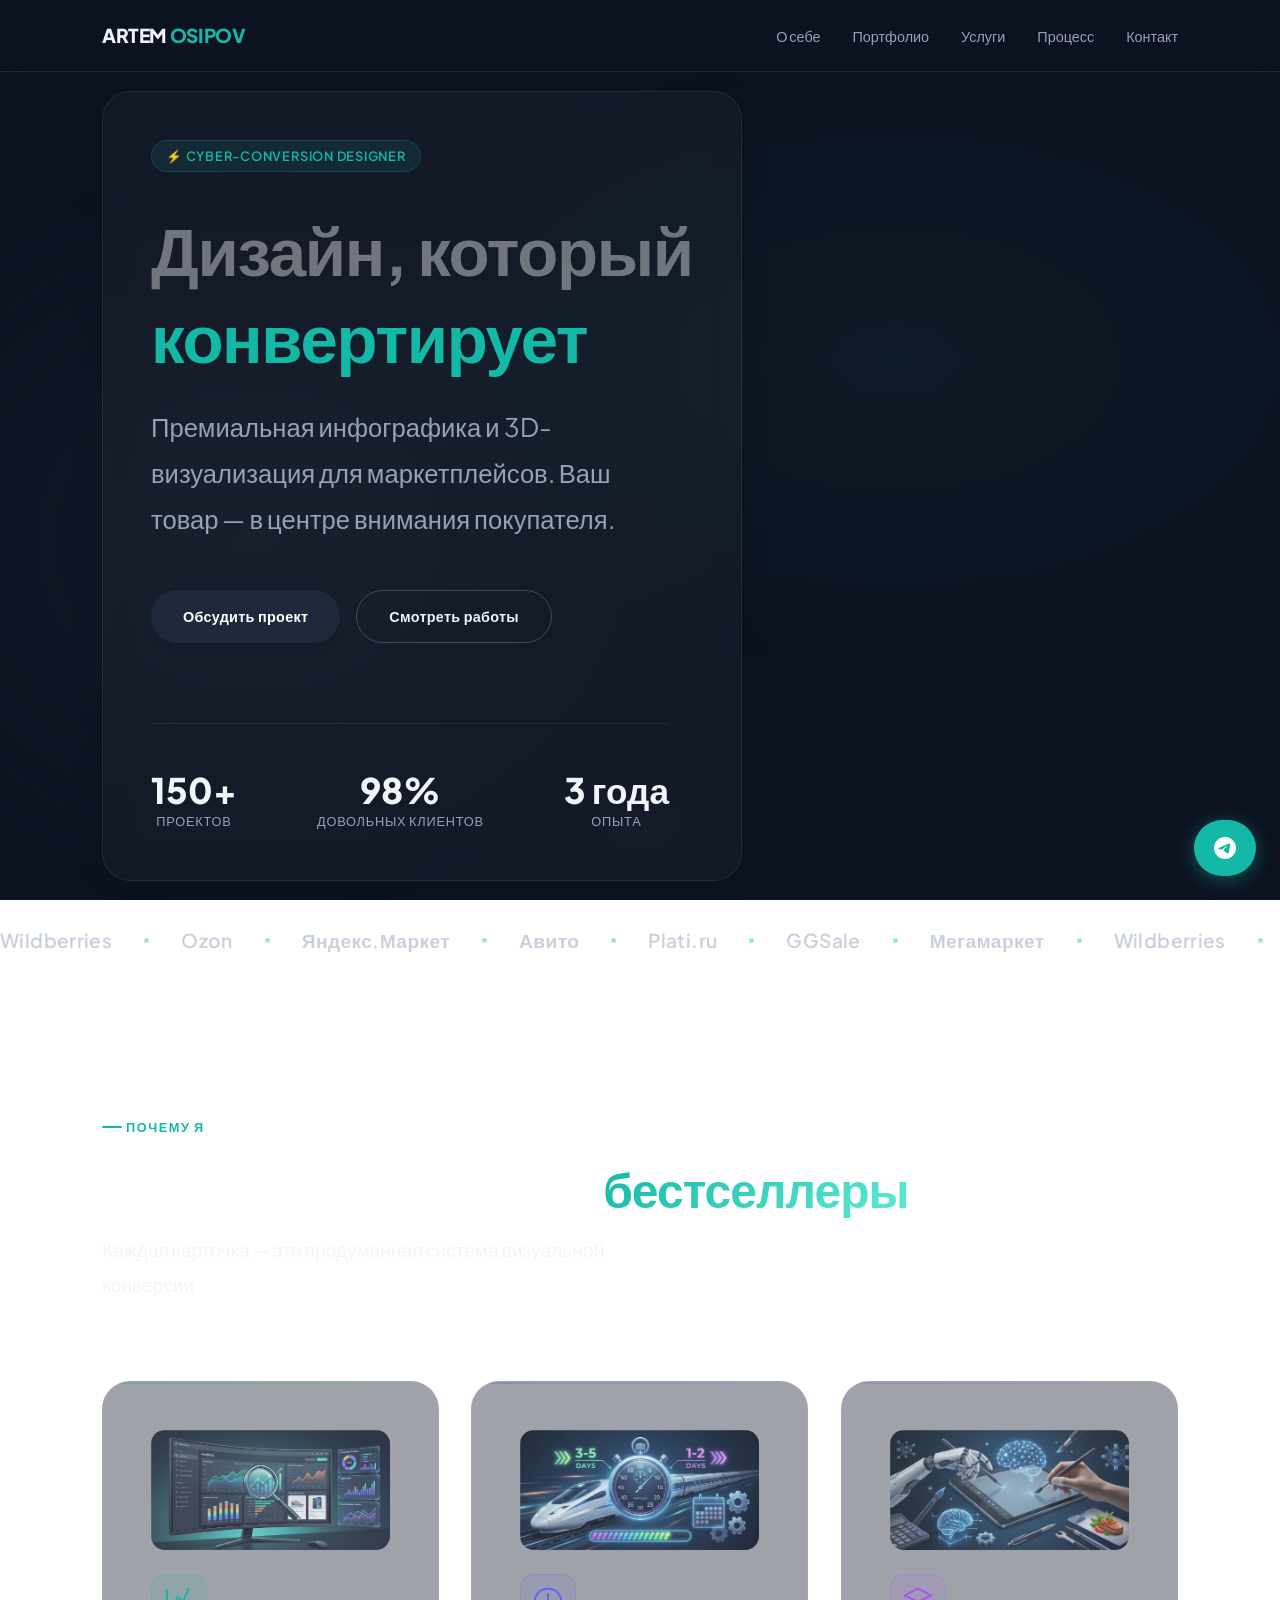
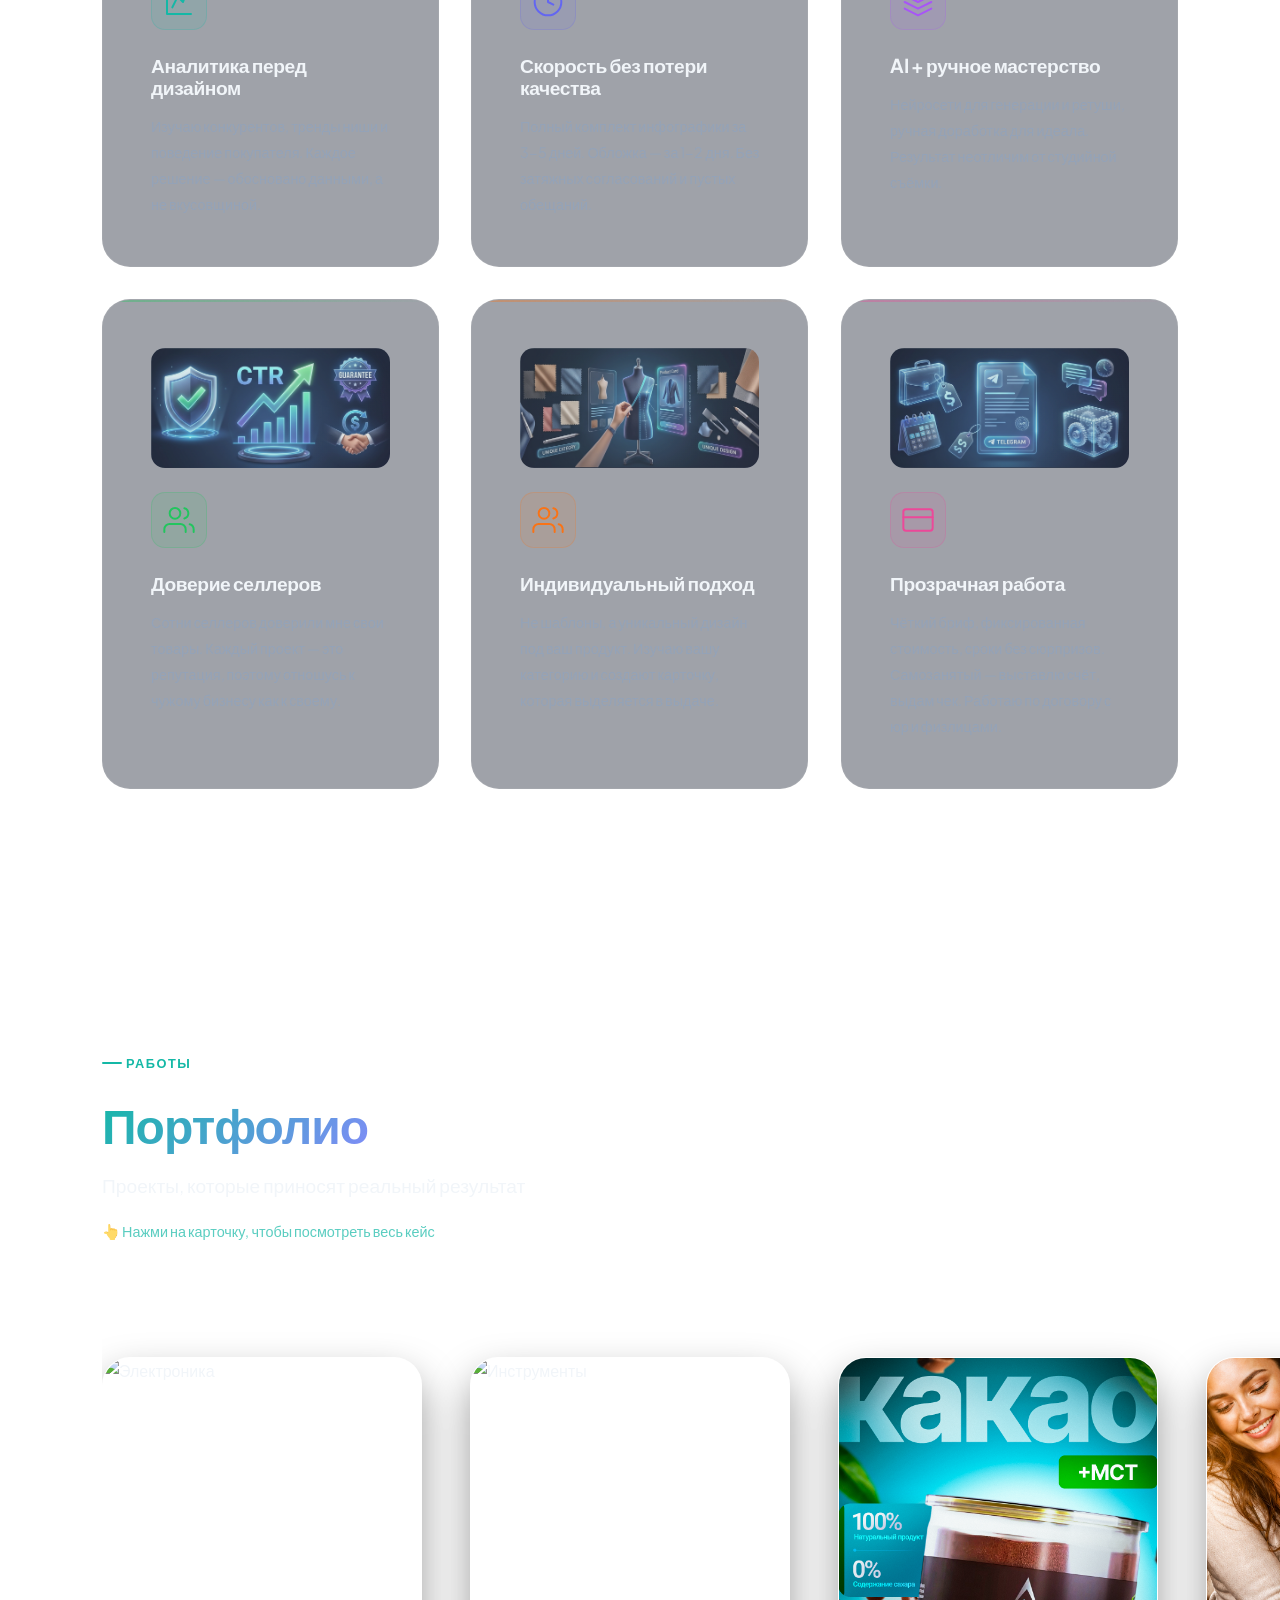
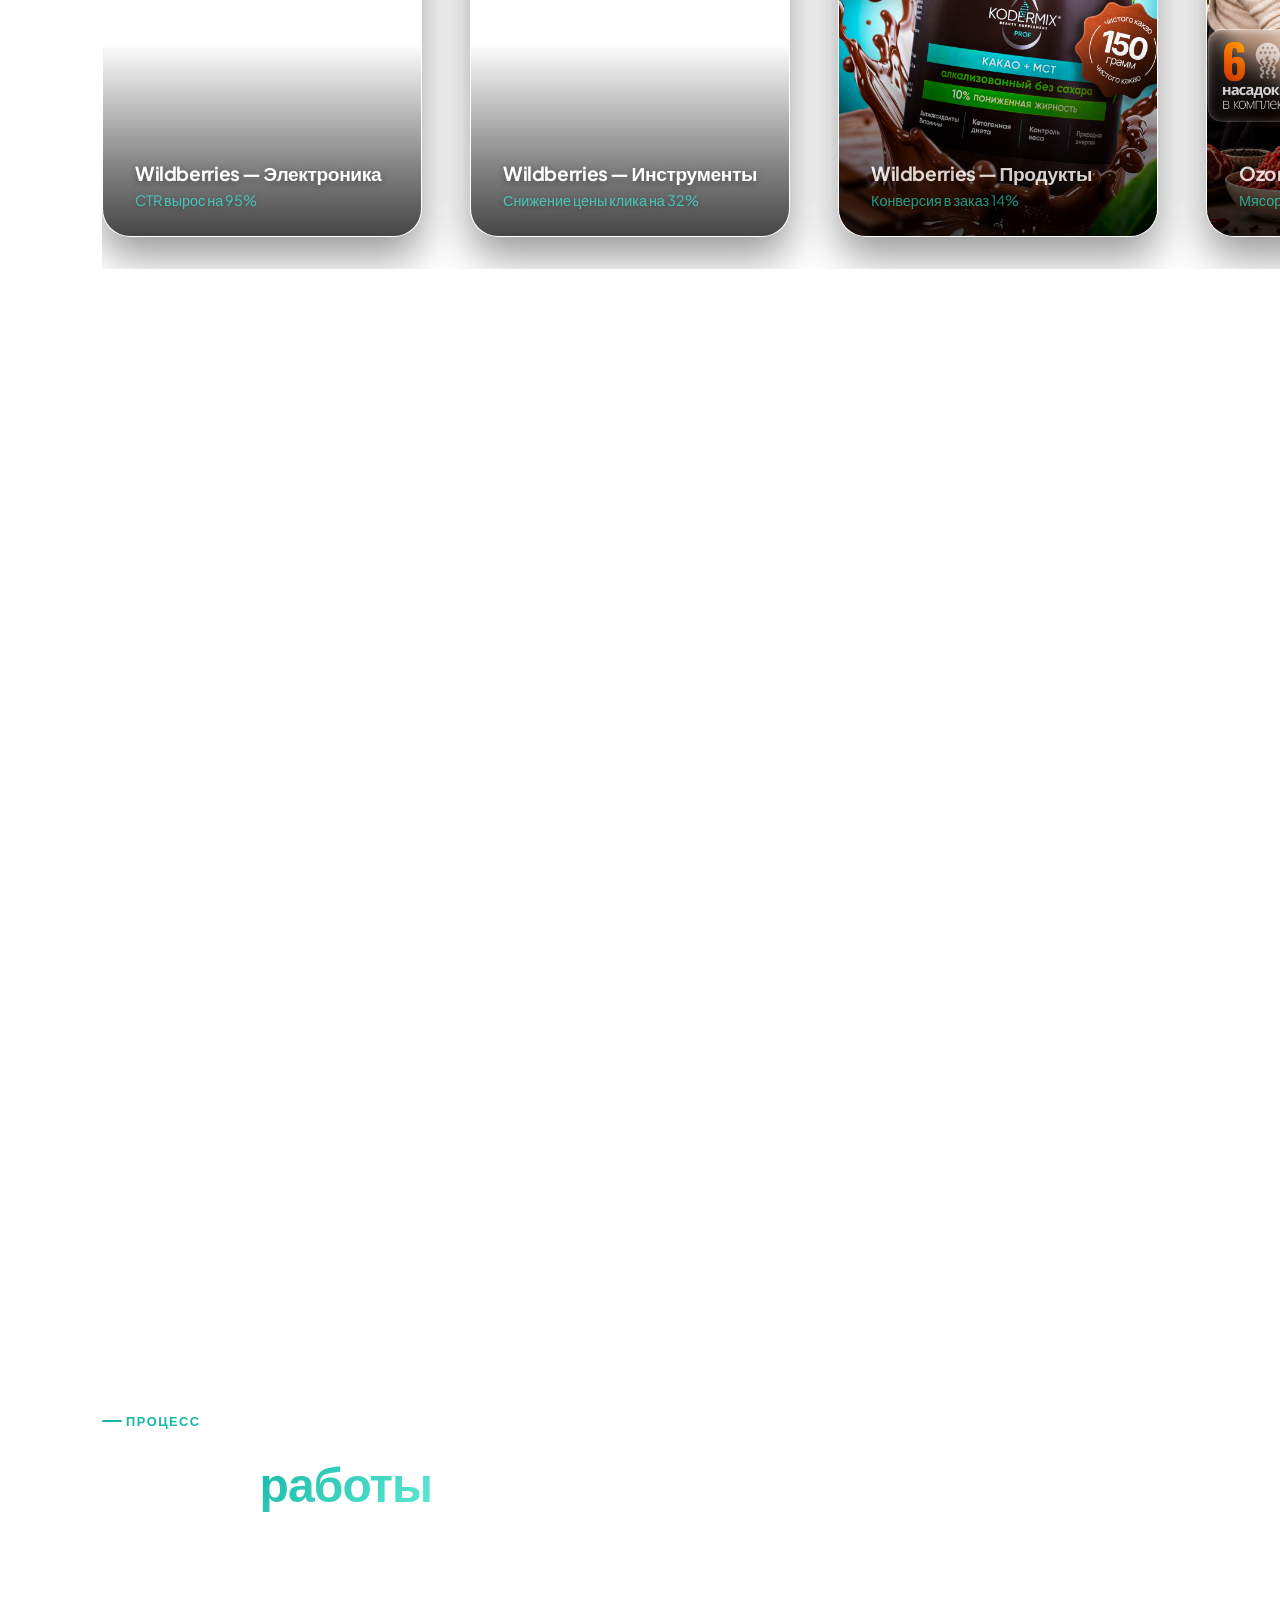
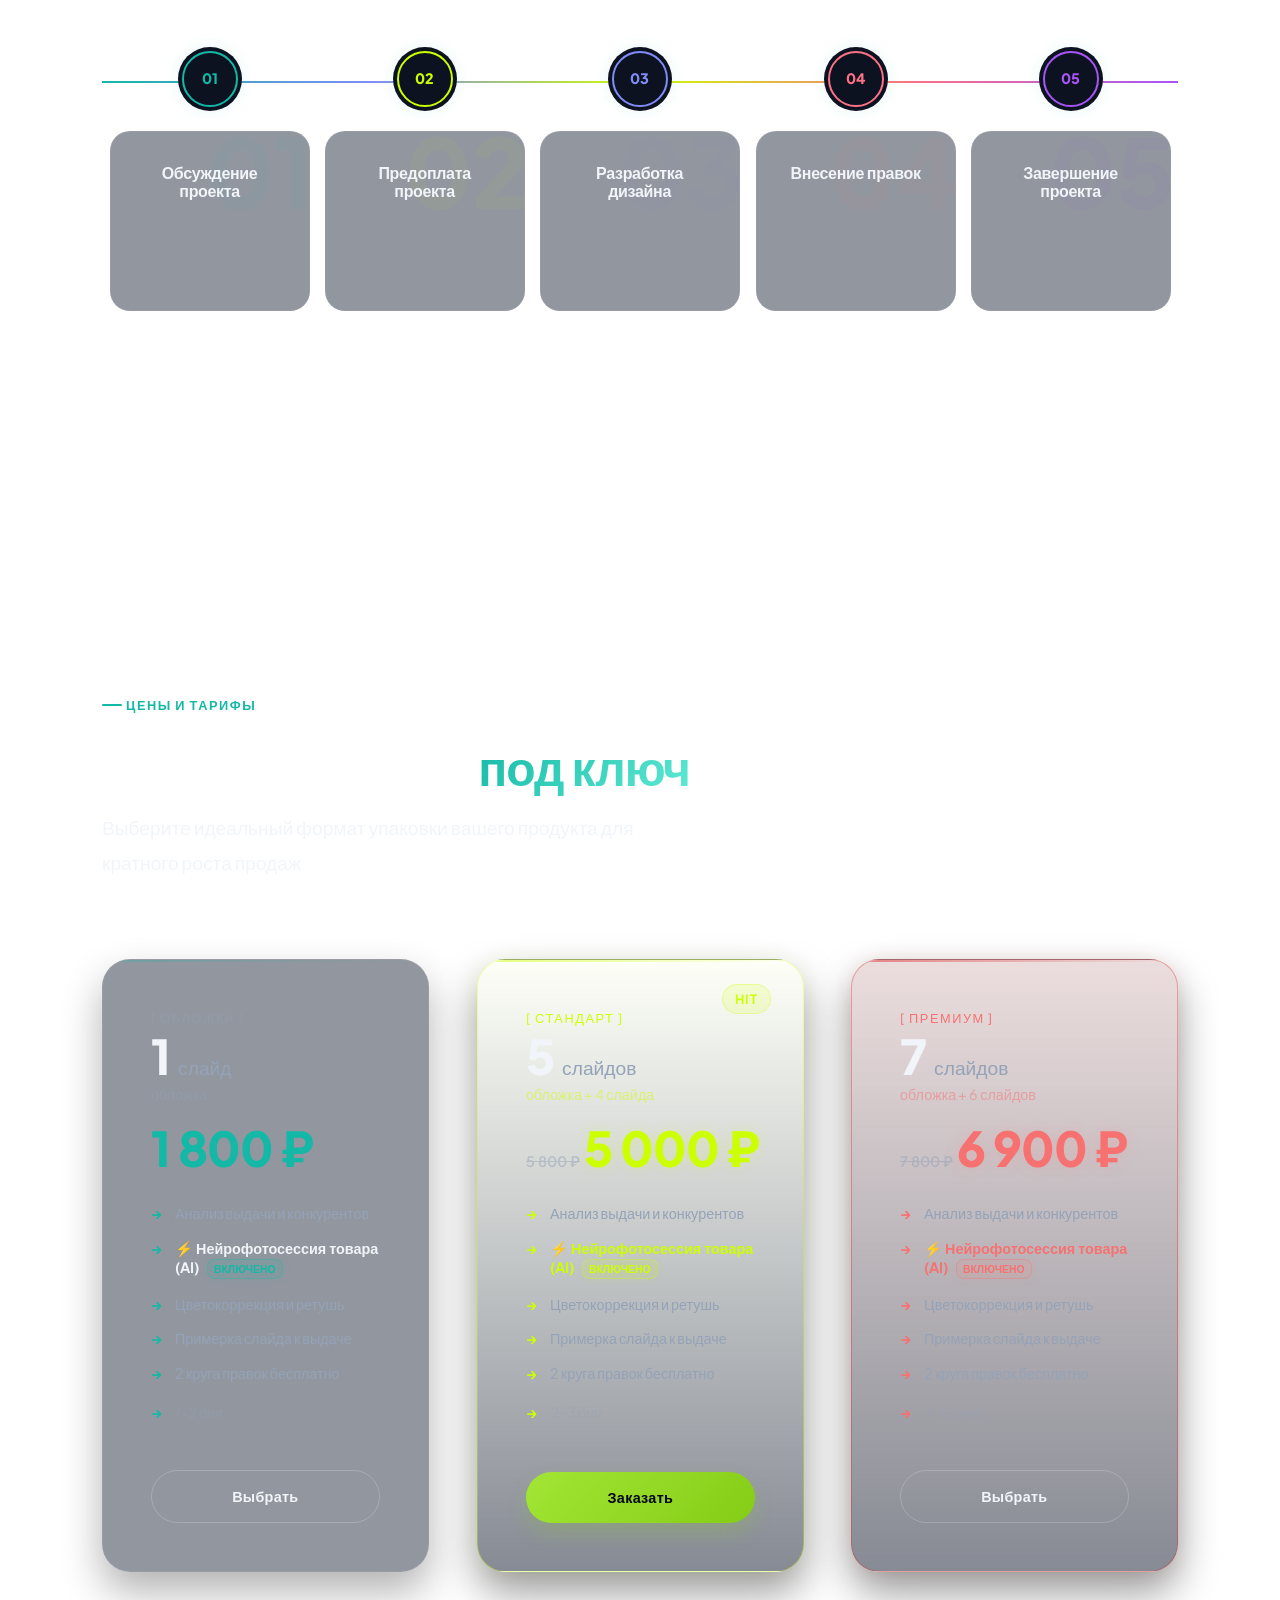
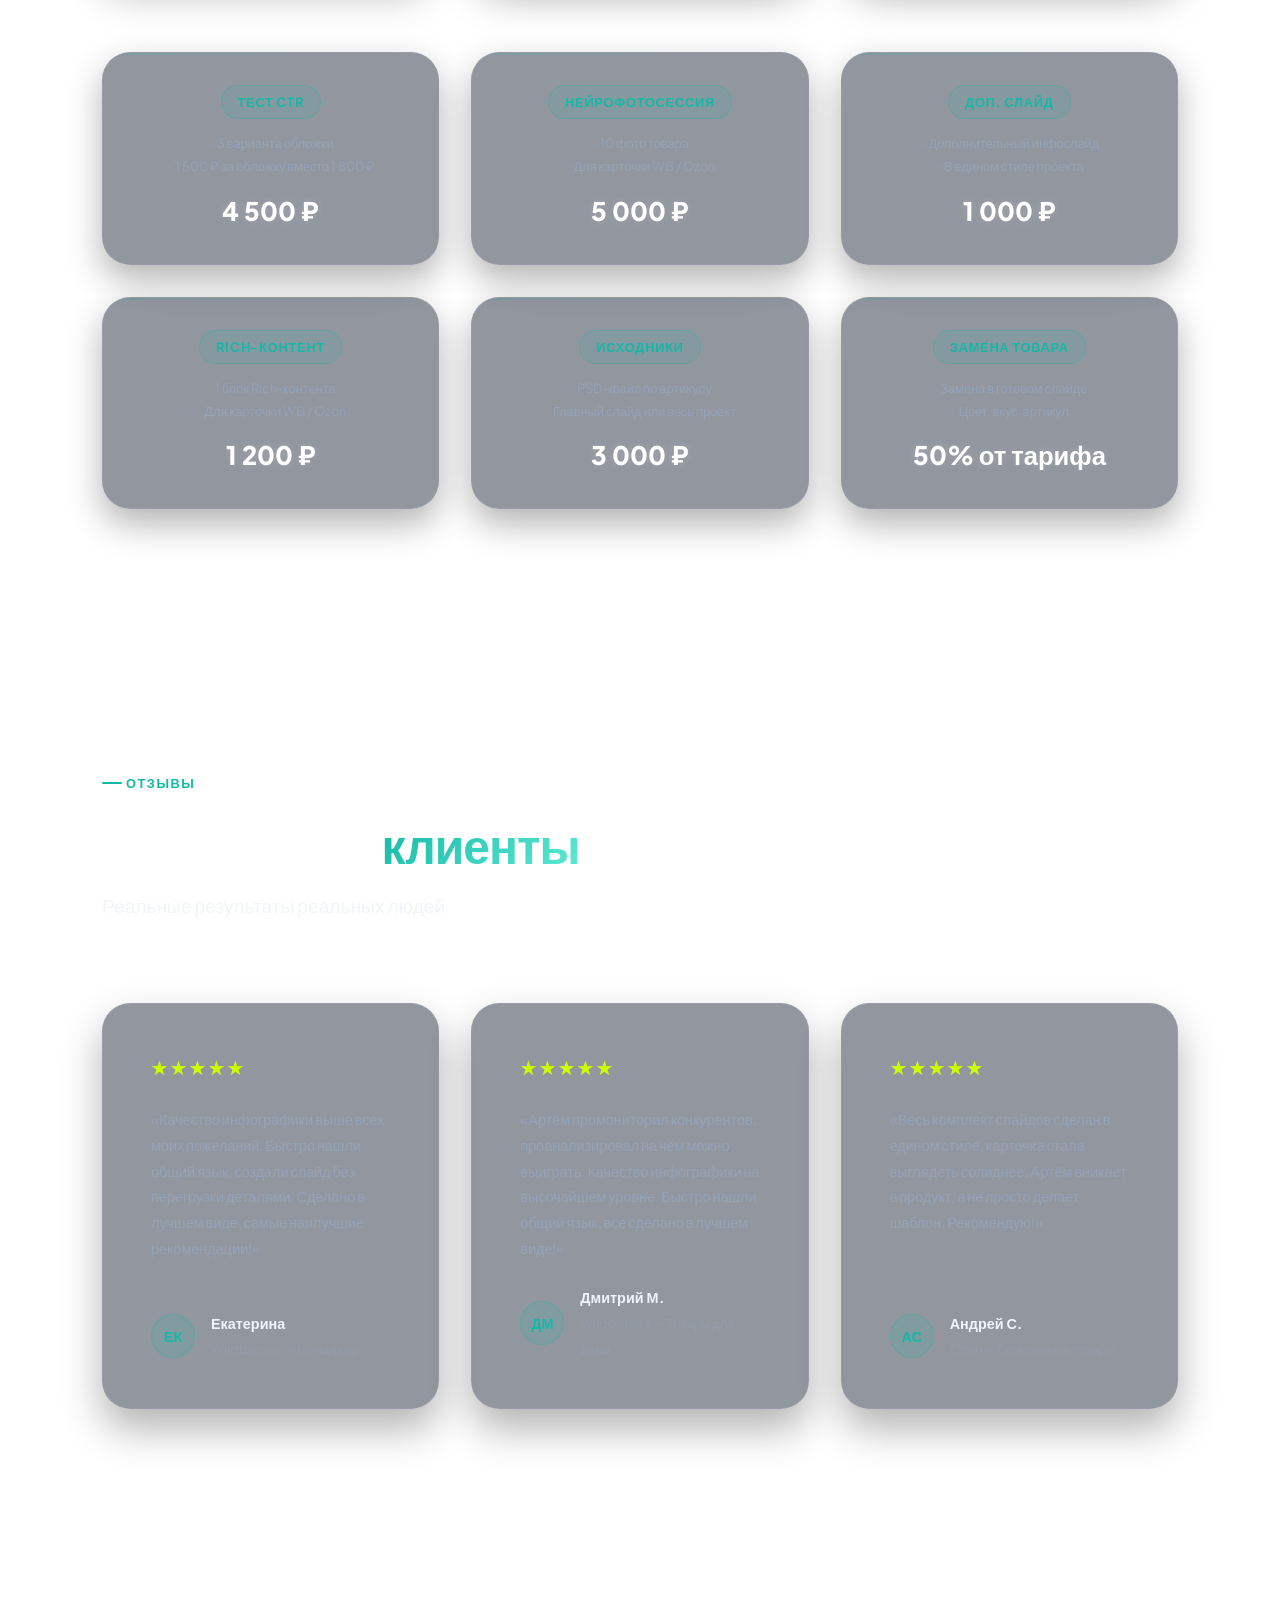
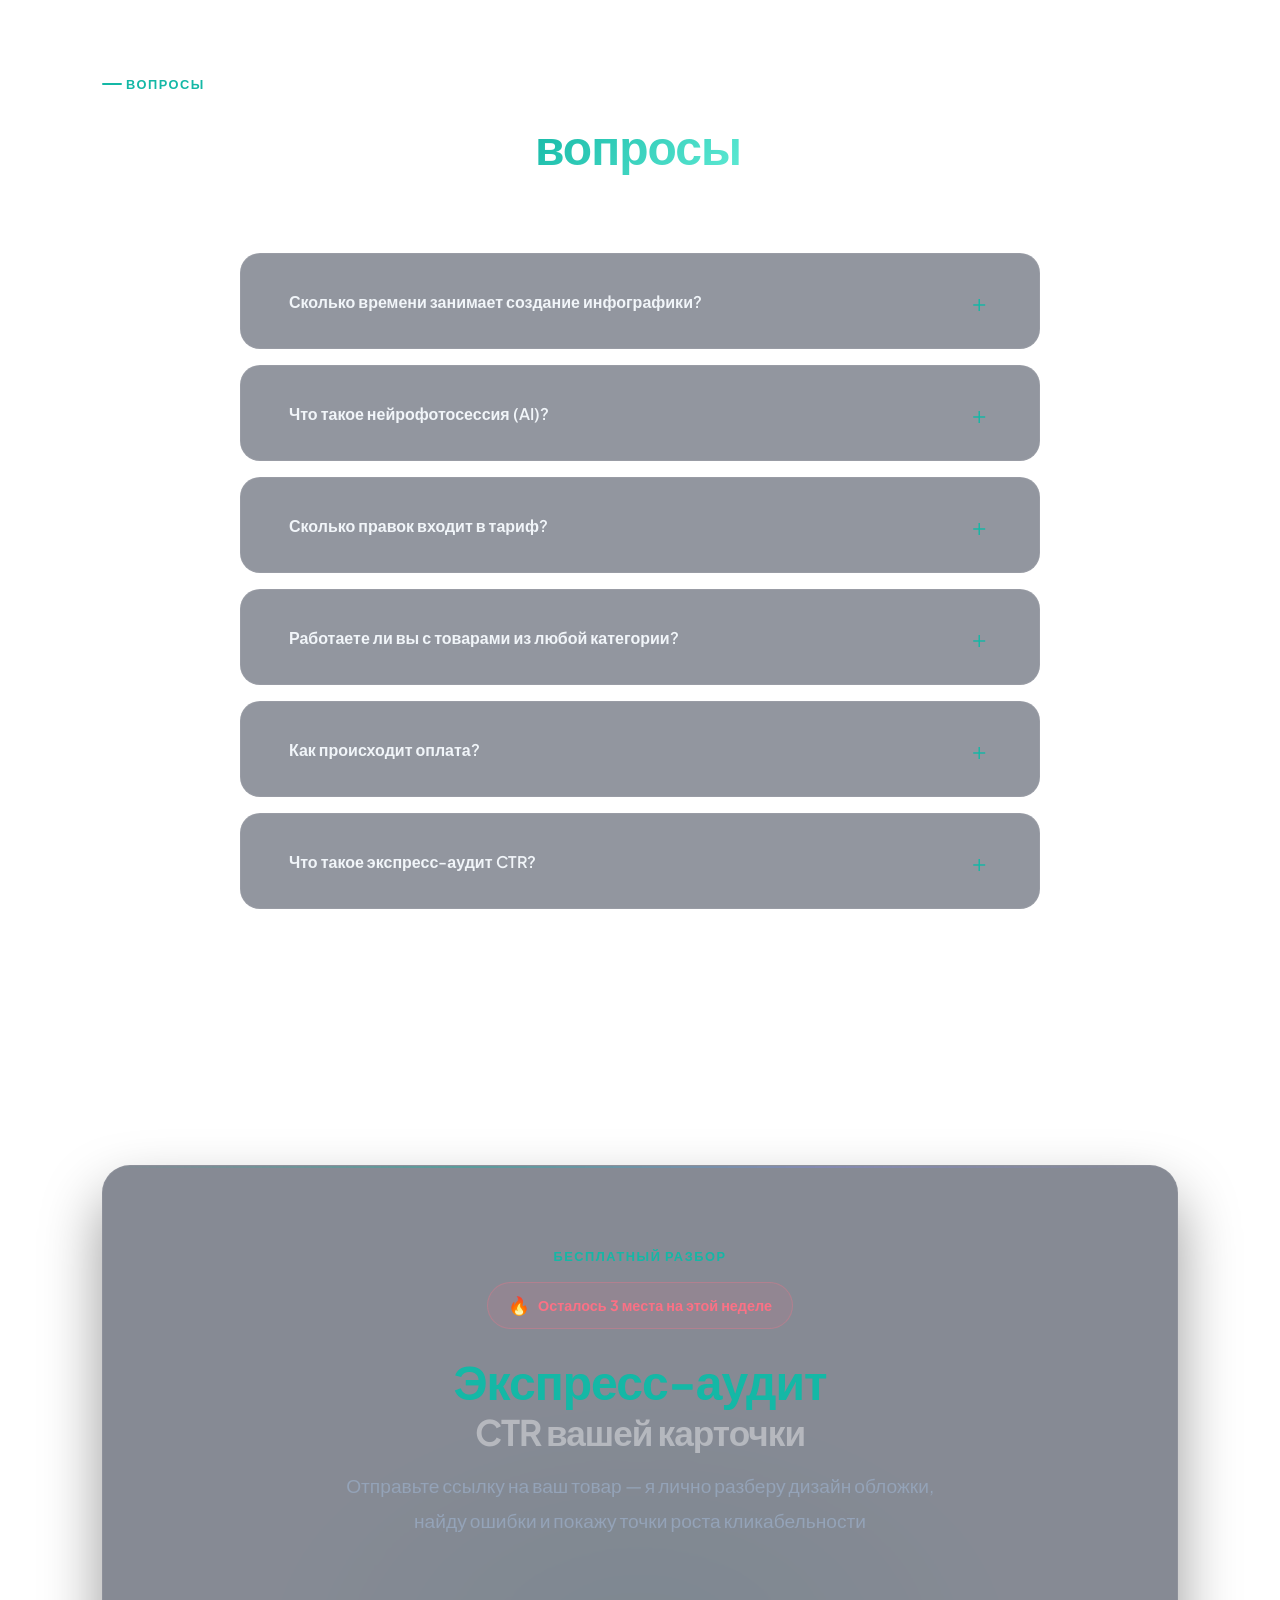
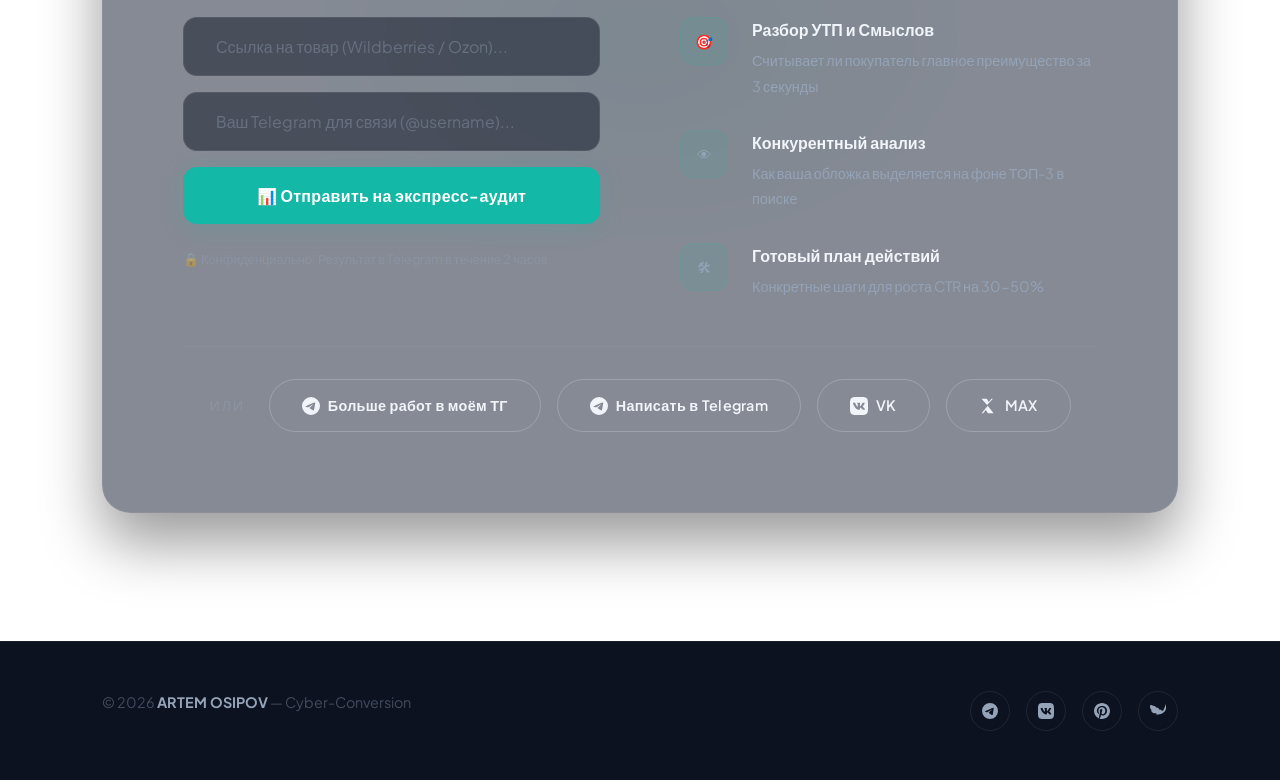
==== commit 78086f6d: "Update marquee, add urgency timer, fix case 10/11 descriptions" ====
--- a/index.html
+++ b/index.html
@@ -168,11 +168,11 @@
         <span class="marquee__dot"></span>
         <span class="marquee__item">Яндекс.Маркет</span>
         <span class="marquee__dot"></span>
-        <span class="marquee__item">СДЭК</span>
-        <span class="marquee__dot"></span>
-        <span class="marquee__item">58 Сuttoв</span>
-        <span class="marquee__dot"></span>
-        <span class="marquee__item">KupiVIP</span>
+        <span class="marquee__item">Авито</span>
+        <span class="marquee__dot"></span>
+        <span class="marquee__item">Plati.ru</span>
+        <span class="marquee__dot"></span>
+        <span class="marquee__item">GGSale</span>
         <span class="marquee__dot"></span>
         <span class="marquee__item">Мегамаркет</span>
         <span class="marquee__dot"></span>
@@ -184,11 +184,11 @@
         <span class="marquee__dot"></span>
         <span class="marquee__item">Яндекс.Маркет</span>
         <span class="marquee__dot"></span>
-        <span class="marquee__item">СДЭК</span>
-        <span class="marquee__dot"></span>
-        <span class="marquee__item">58 Сuttoв</span>
-        <span class="marquee__dot"></span>
-        <span class="marquee__item">KupiVIP</span>
+        <span class="marquee__item">Авито</span>
+        <span class="marquee__dot"></span>
+        <span class="marquee__item">Plati.ru</span>
+        <span class="marquee__dot"></span>
+        <span class="marquee__item">GGSale</span>
         <span class="marquee__dot"></span>
         <span class="marquee__item">Мегамаркет</span>
         <span class="marquee__dot"></span>
@@ -363,17 +363,17 @@
             </div>
           </div>
           <div class="portfolio-slide" data-case="case10">
-            <img src="static/images/Keis10/1.png" alt="Кейс 10" class="portfolio-slide__img" loading="lazy">
-            <div class="portfolio-slide__info">
-              <h3>Wildberries — Новый кейс</h3>
-              <p>Полная упаковка карточки</p>
+            <img src="static/images/Keis10/1.png" alt="Смарт-очки Ozon" class="portfolio-slide__img" loading="lazy">
+            <div class="portfolio-slide__info">
+              <h3>Ozon — Смарт-очки</h3>
+              <p>Полная упаковка карточки, 12 слайдов</p>
             </div>
           </div>
           <div class="portfolio-slide" data-case="case11">
-            <img src="static/images/keis11/1.png" alt="Кейс 11" class="portfolio-slide__img" loading="lazy">
-            <div class="portfolio-slide__info">
-              <h3>Ozon — Новый кейс</h3>
-              <p>Рост конверсии после редизайна</p>
+            <img src="static/images/keis11/1.png" alt="Вакуумная присоска WB" class="portfolio-slide__img" loading="lazy">
+            <div class="portfolio-slide__info">
+              <h3>Wildberries — Вакуумная присоска</h3>
+              <p>Комплект инфографики, 8 слайдов</p>
             </div>
           </div>
         </div>
@@ -765,6 +765,10 @@
         <!-- Top: headline -->
         <div class="cta-section__header">
           <span class="cta__label">Бесплатный разбор</span>
+          <div class="urgency-timer" id="urgencyTimer">
+            <span class="urgency-timer__icon">🔥</span>
+            <span class="urgency-timer__text">Осталось <strong id="timerSlots">3</strong> места на этой неделе</span>
+          </div>
           <h2 class="cta-section__title">
             <span class="text-teal">Экспресс-аудит</span>
             <span class="text-muted-heading">CTR вашей карточки</span>
--- a/static/css/components.css
+++ b/static/css/components.css
@@ -1296,6 +1296,34 @@
   margin-bottom: var(--space-3xl);
 }
 
+/* ─── Urgency Timer ─── */
+.urgency-timer {
+  display: inline-flex;
+  align-items: center;
+  gap: 8px;
+  background: rgba(251, 113, 133, 0.1);
+  border: 1px solid rgba(251, 113, 133, 0.3);
+  border-radius: var(--radius-full);
+  padding: 8px 20px;
+  margin-bottom: var(--space-lg);
+  animation: urgencyPulse 2s ease-in-out infinite;
+}
+
+.urgency-timer__icon {
+  font-size: 1.1rem;
+}
+
+.urgency-timer__text {
+  font-size: var(--text-sm);
+  color: #fb7185;
+  font-weight: 600;
+}
+
+@keyframes urgencyPulse {
+  0%, 100% { box-shadow: 0 0 0 0 rgba(251, 113, 133, 0.2); }
+  50% { box-shadow: 0 0 0 8px rgba(251, 113, 133, 0); }
+}
+
 .cta-section__title {
   display: flex;
   flex-direction: column;
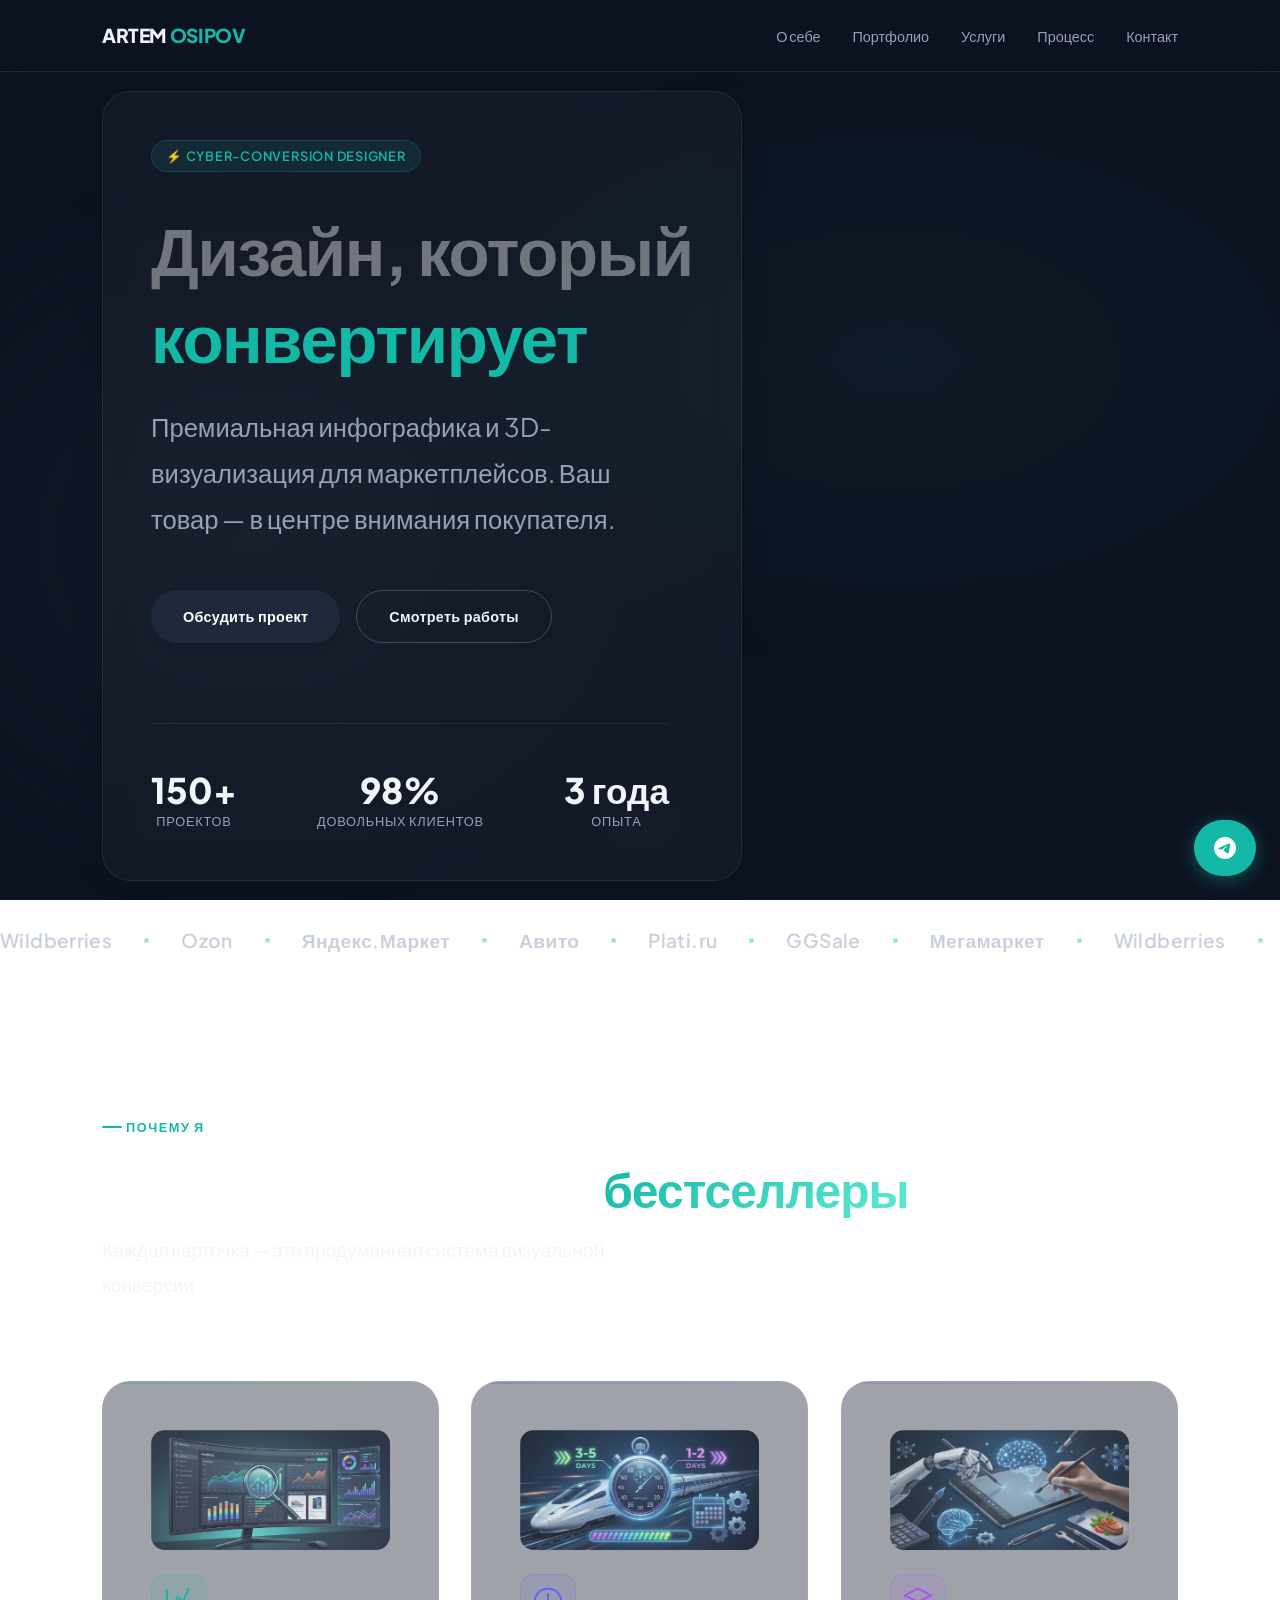
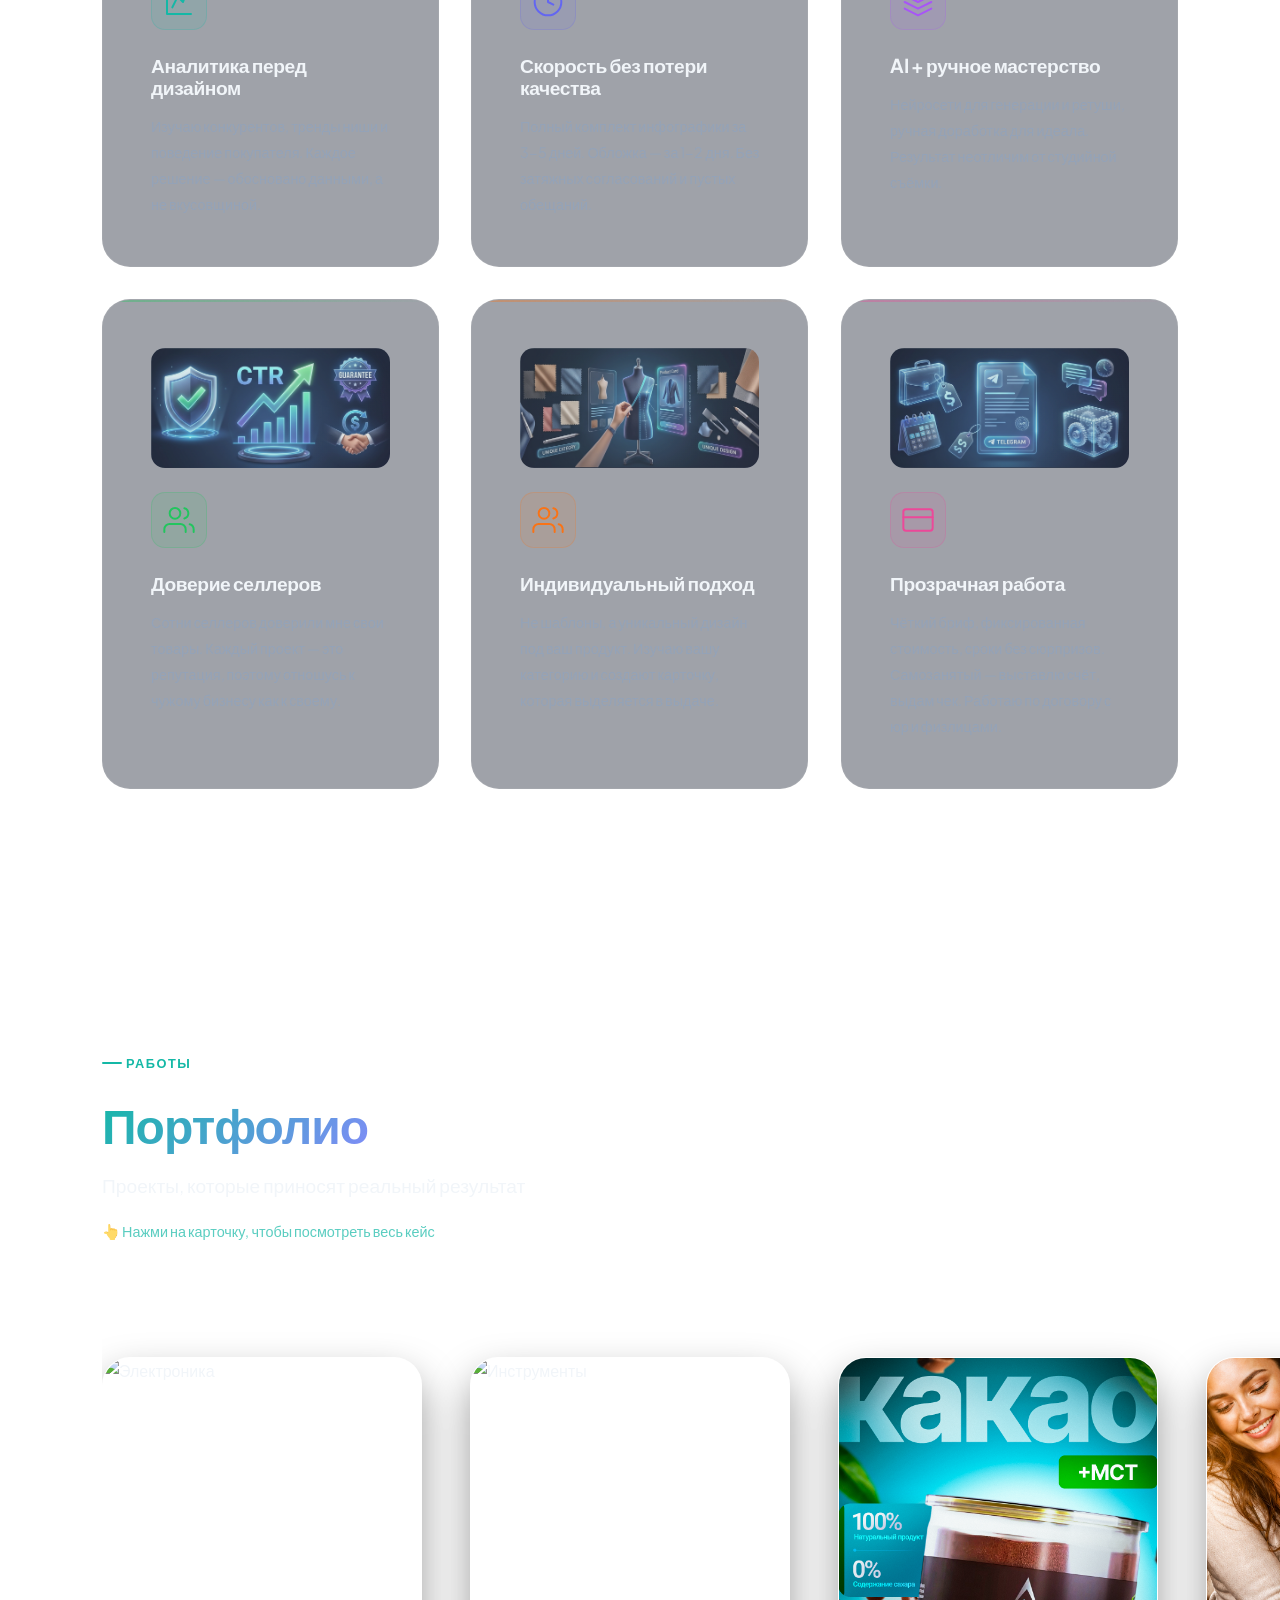
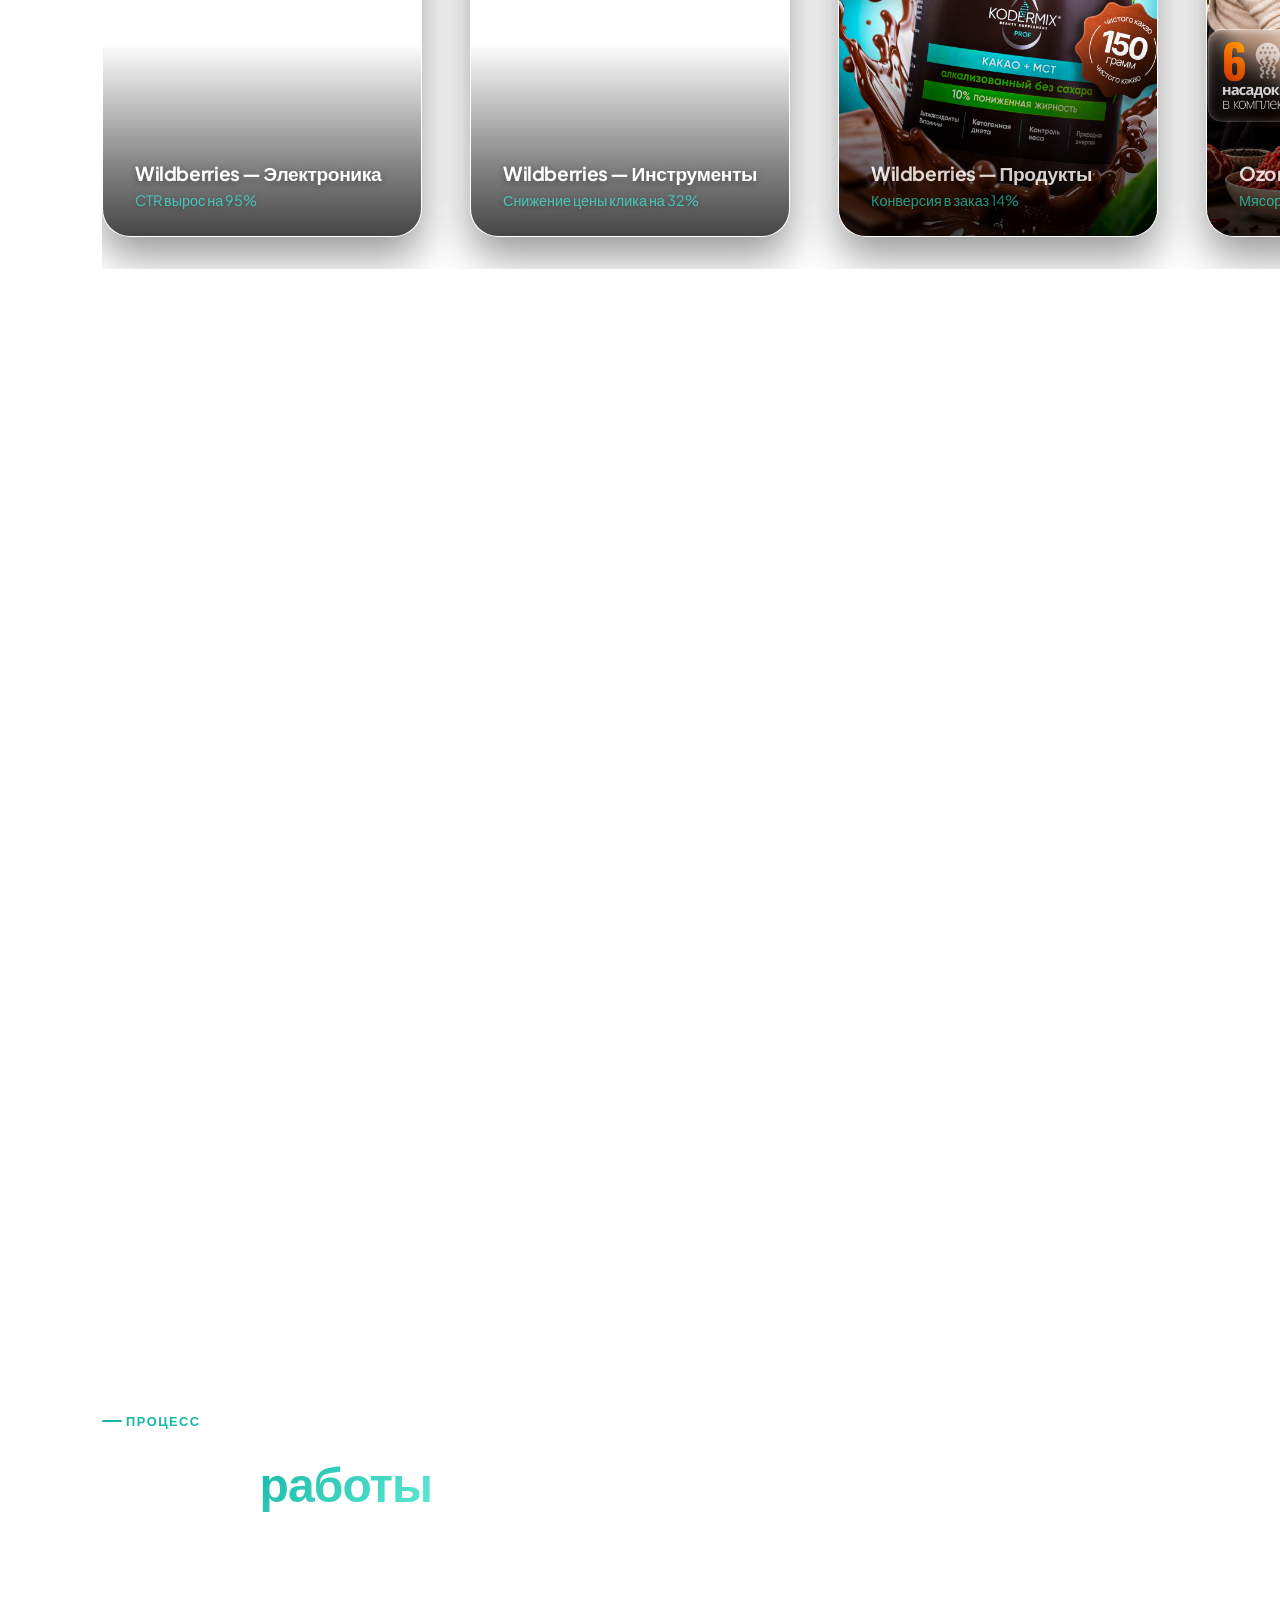
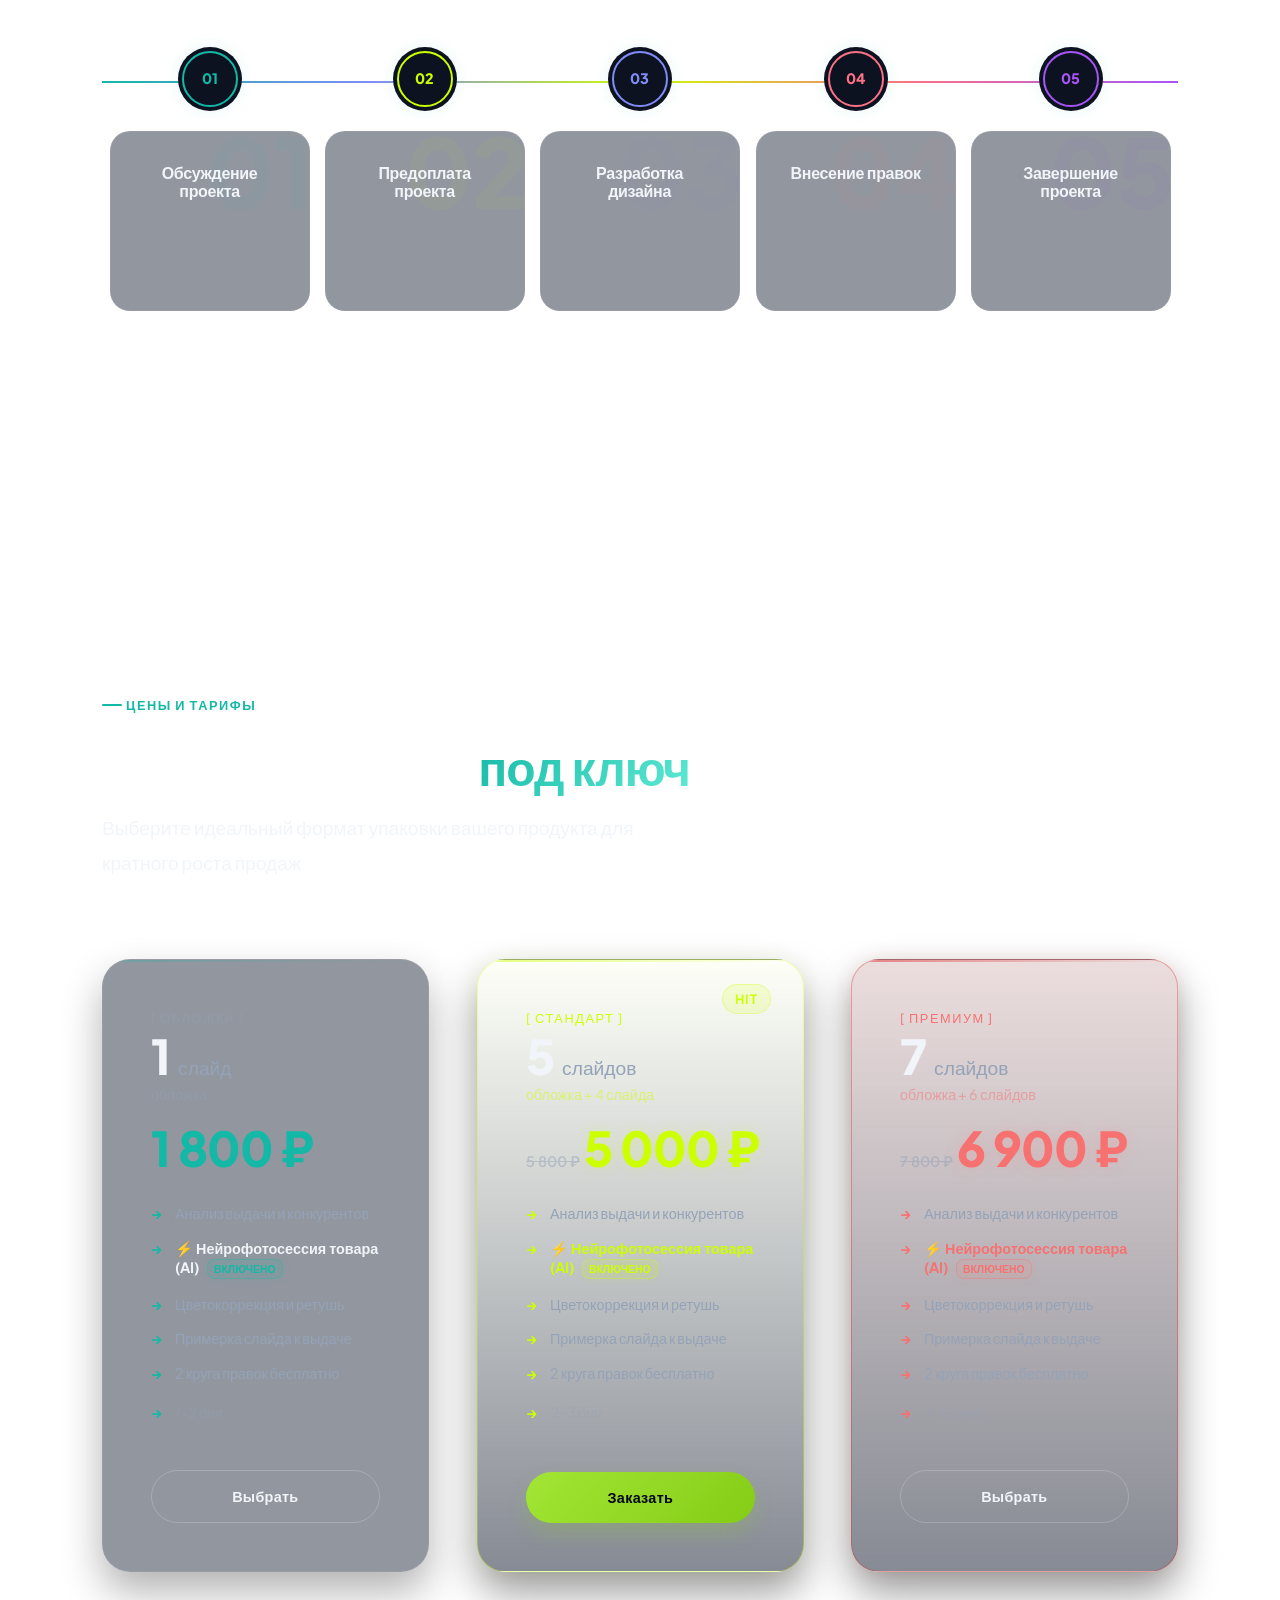
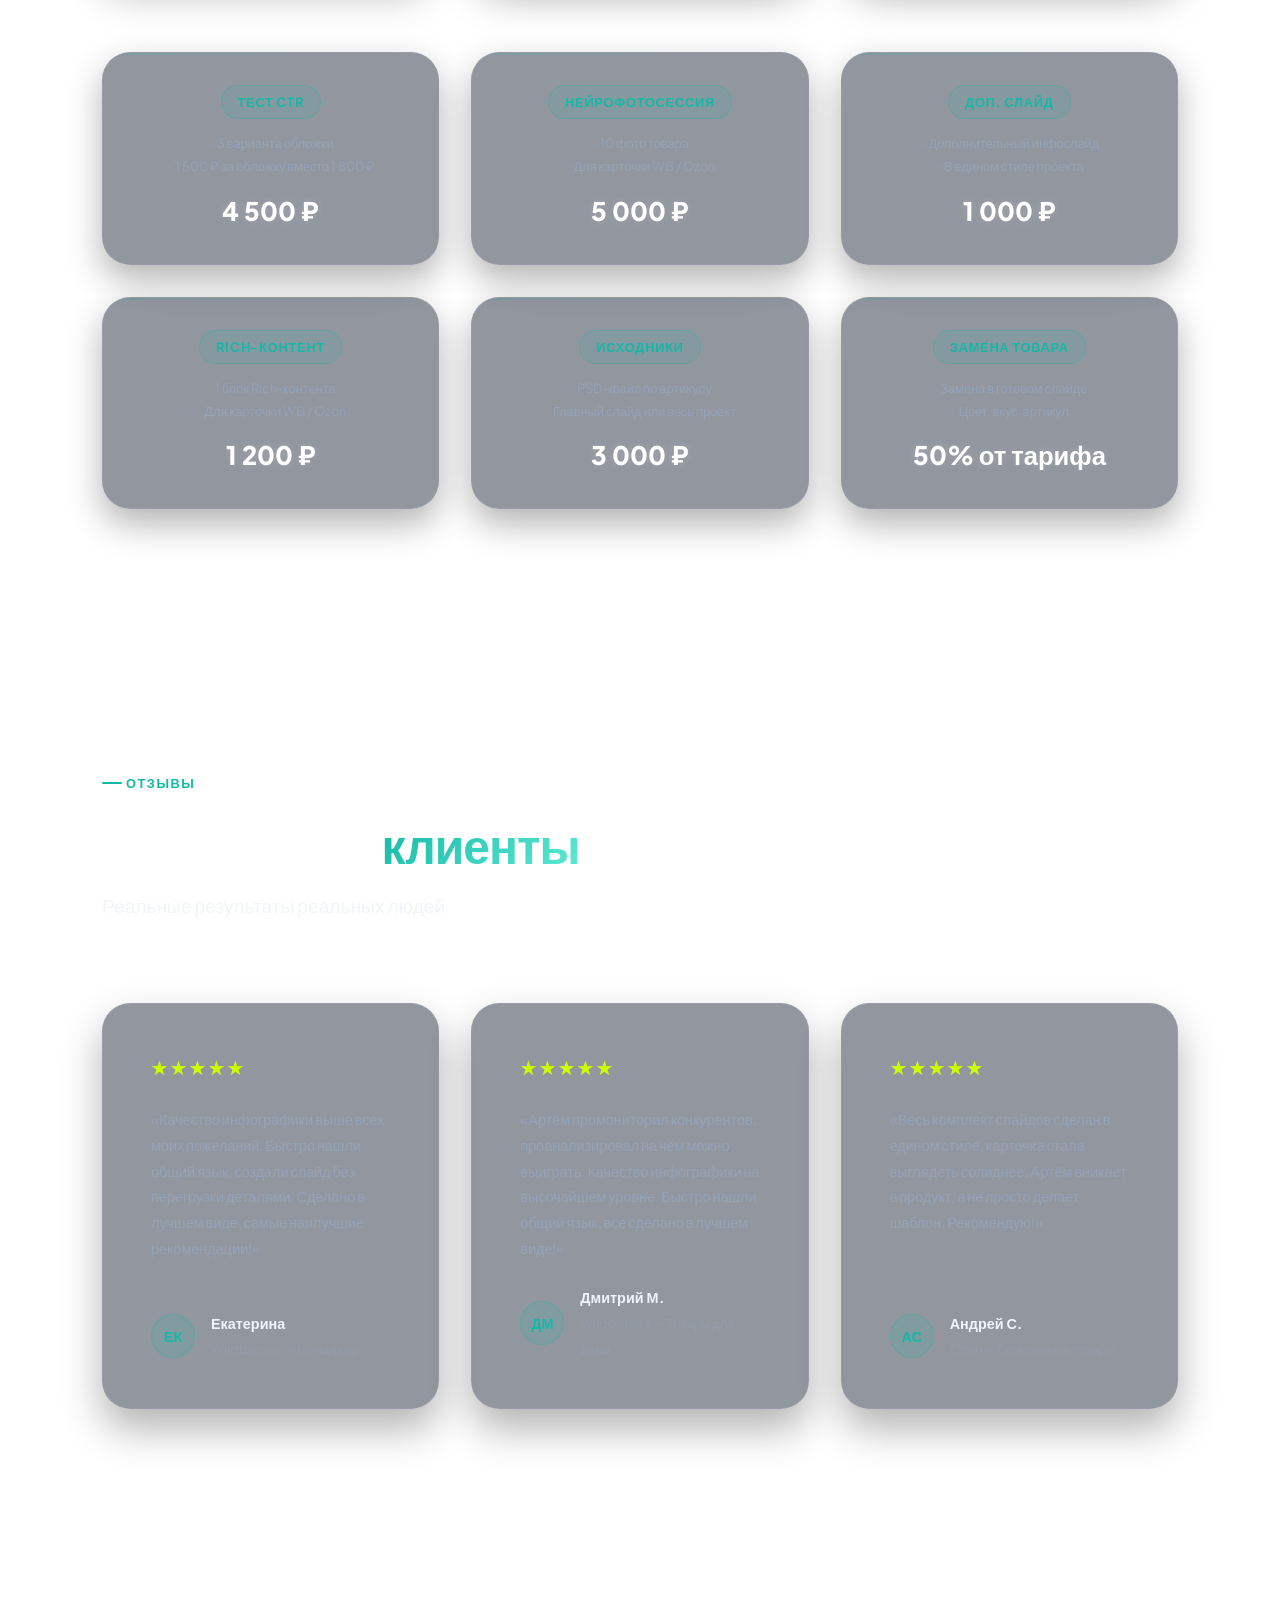
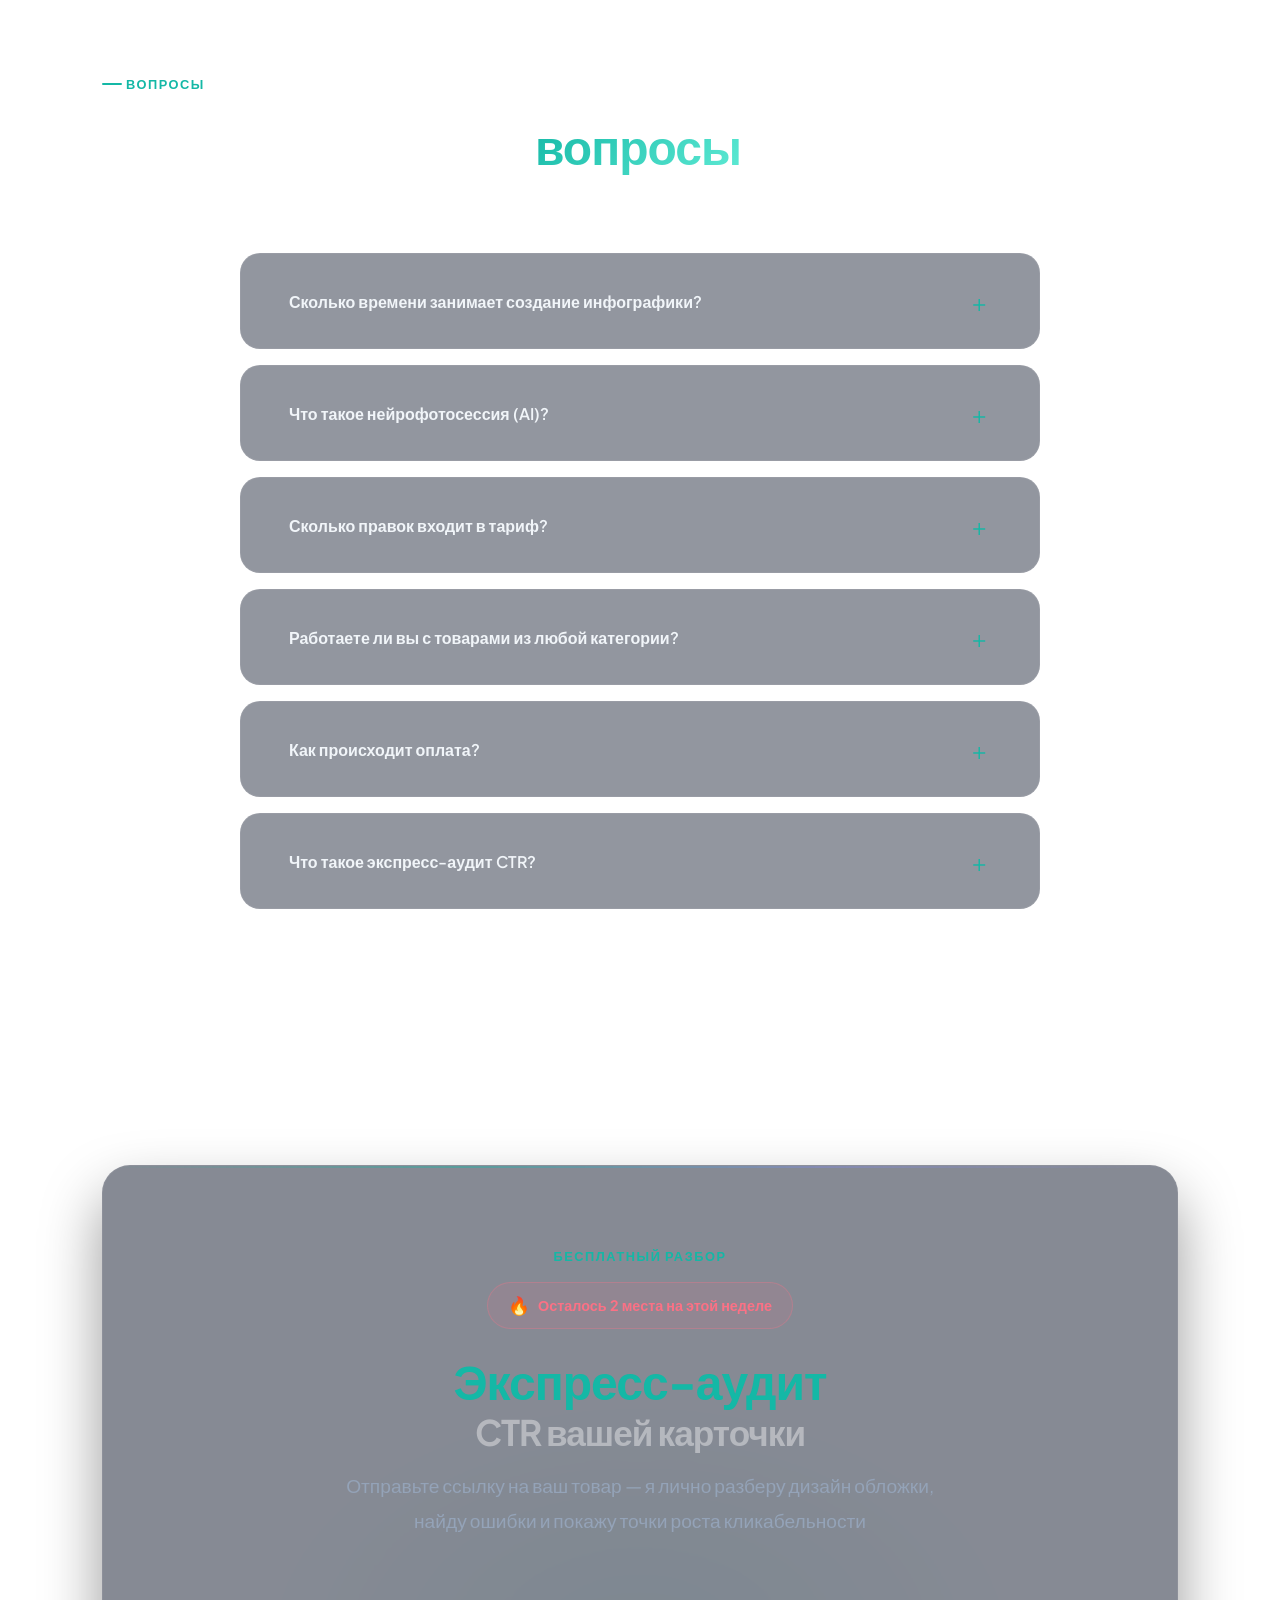
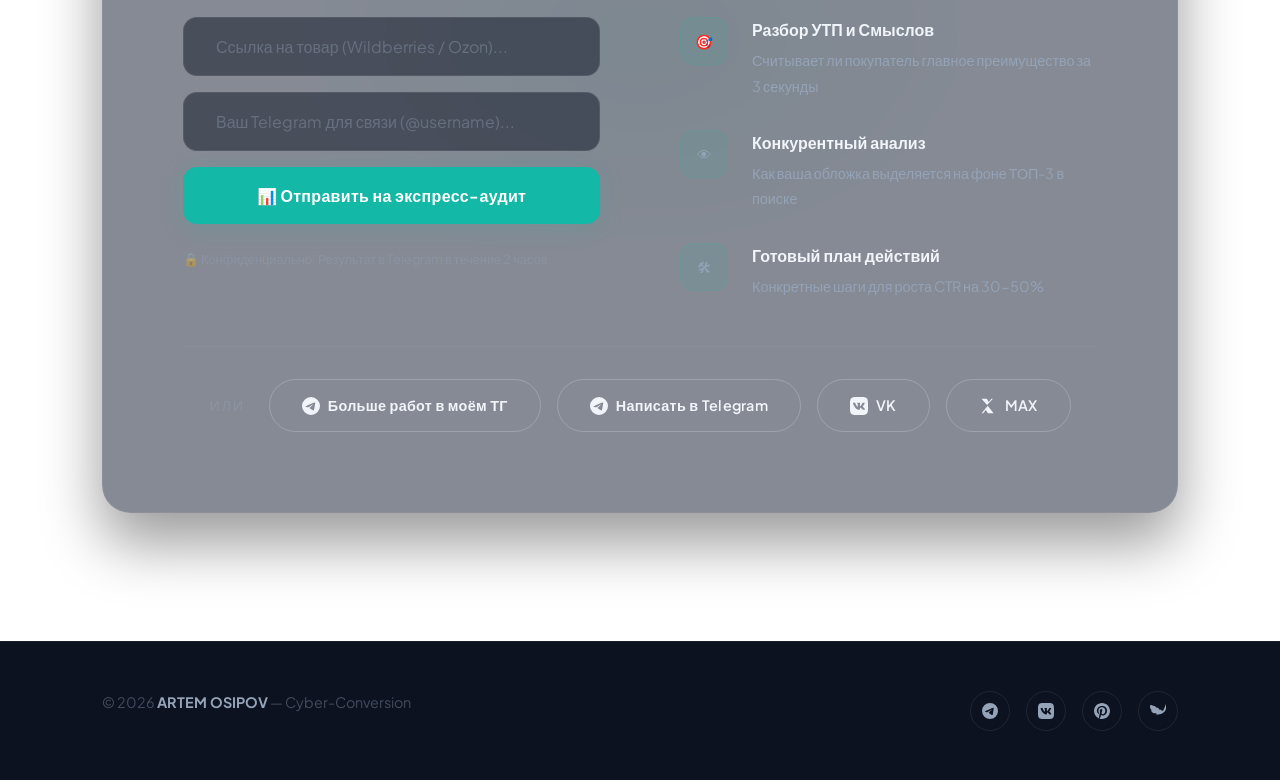
==== commit 230c1726: "Make urgency timer static, remove number rotation" ====
--- a/index.html
+++ b/index.html
@@ -767,7 +767,7 @@
           <span class="cta__label">Бесплатный разбор</span>
           <div class="urgency-timer" id="urgencyTimer">
             <span class="urgency-timer__icon">🔥</span>
-            <span class="urgency-timer__text">Осталось <strong id="timerSlots">3</strong> места на этой неделе</span>
+            <span class="urgency-timer__text">Осталось <strong>2</strong> места на этой неделе</span>
           </div>
           <h2 class="cta-section__title">
             <span class="text-teal">Экспресс-аудит</span>
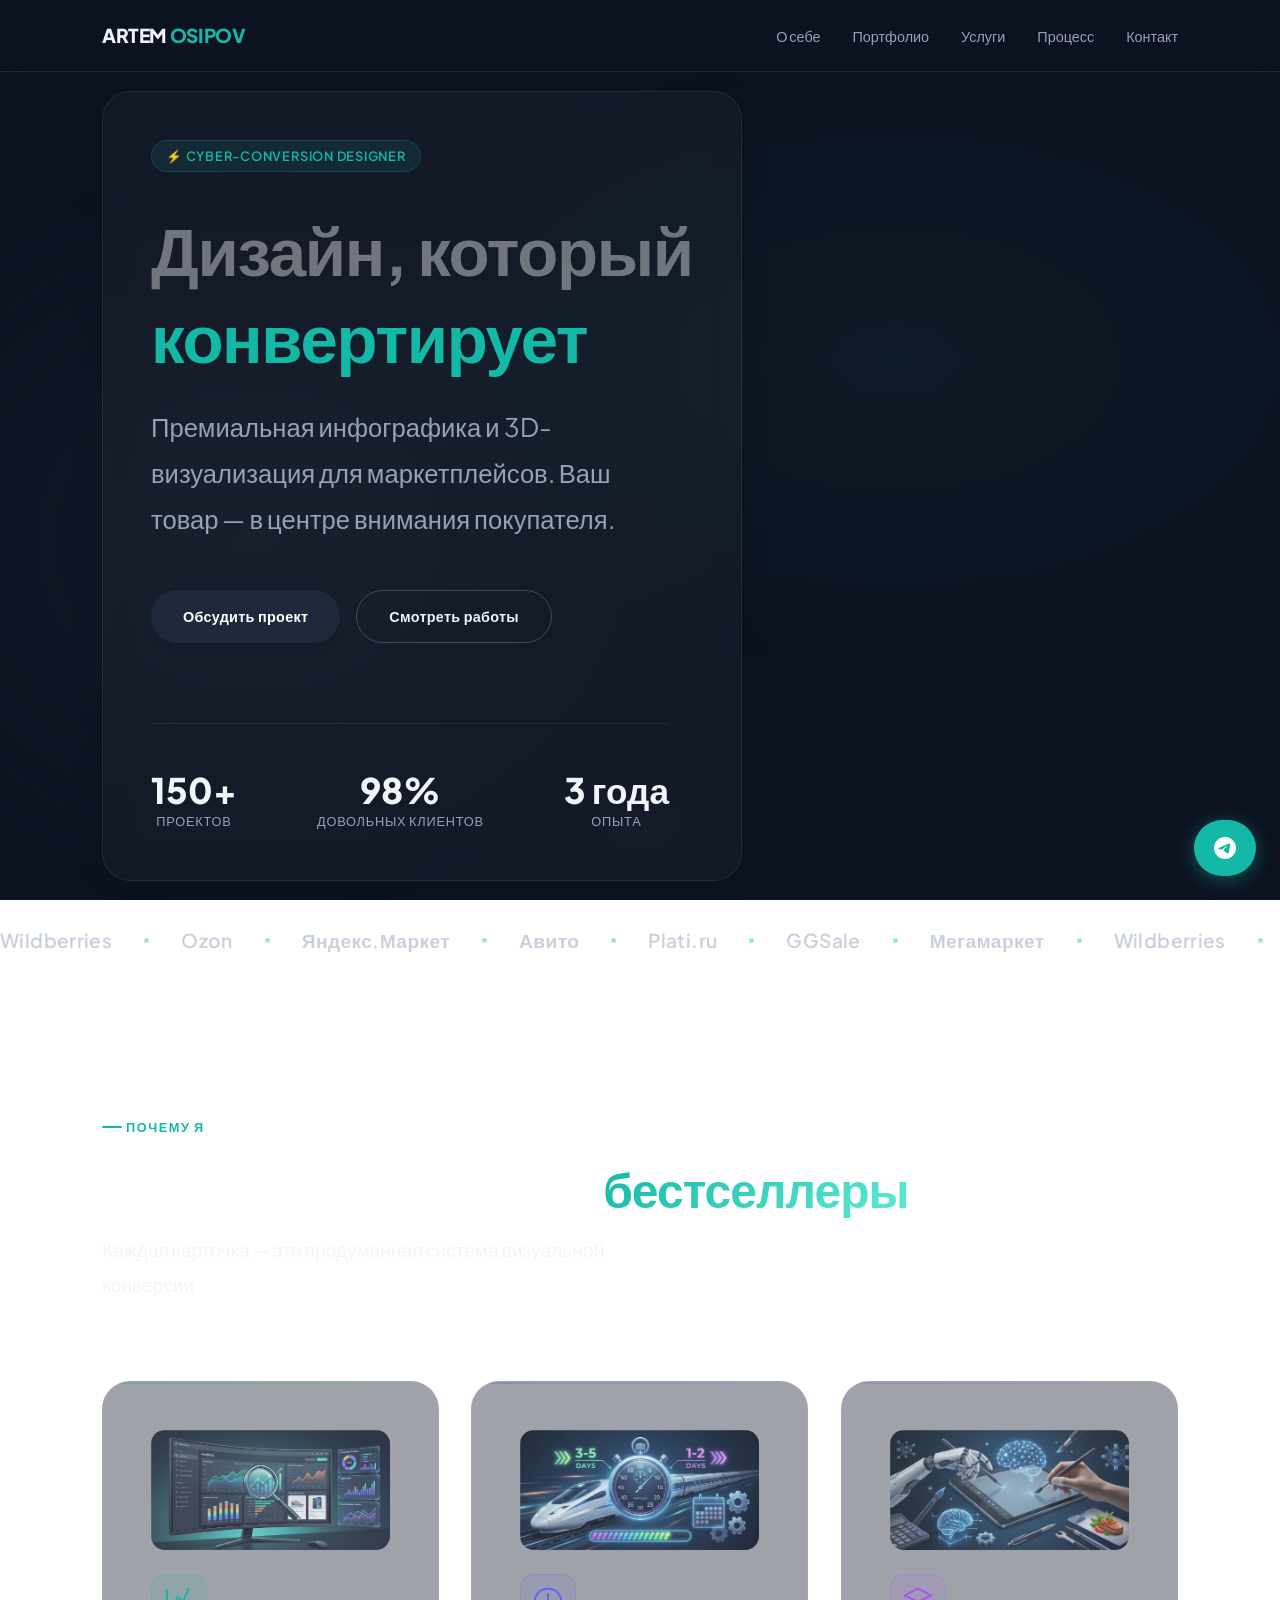
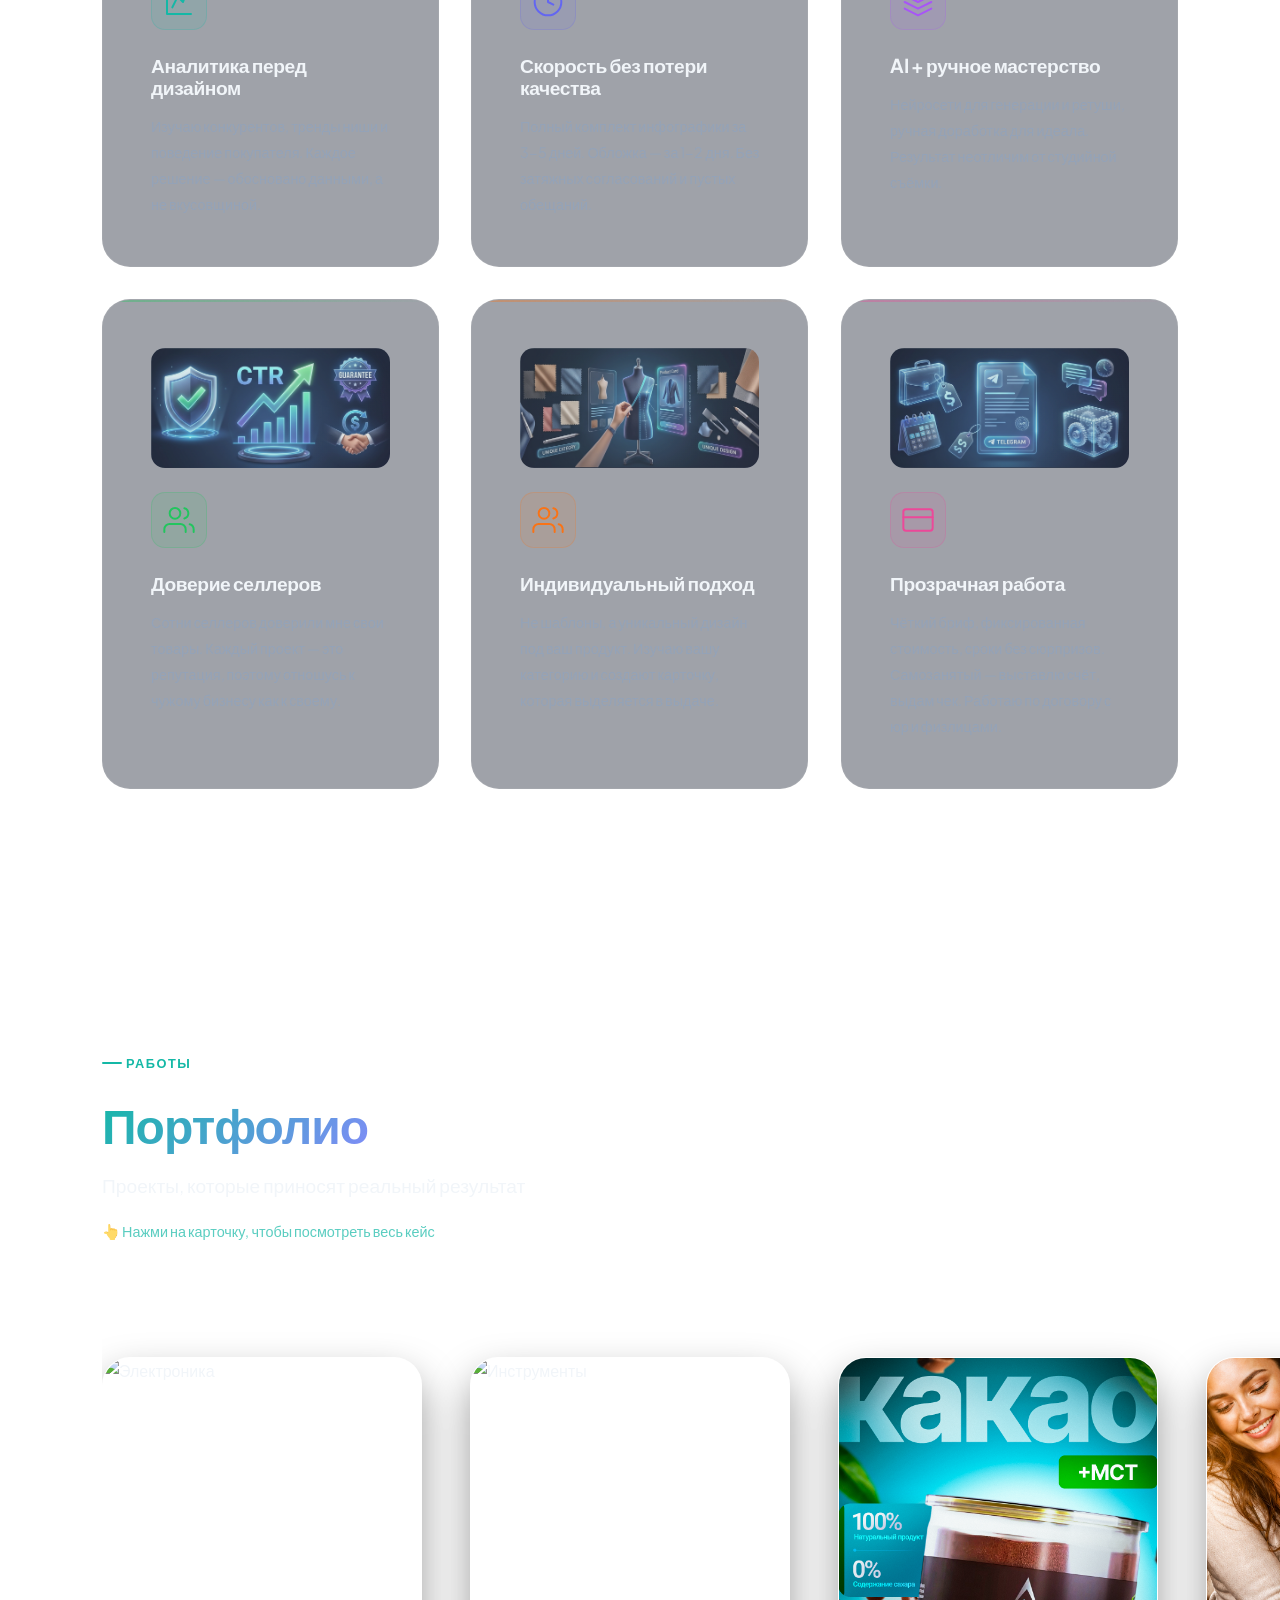
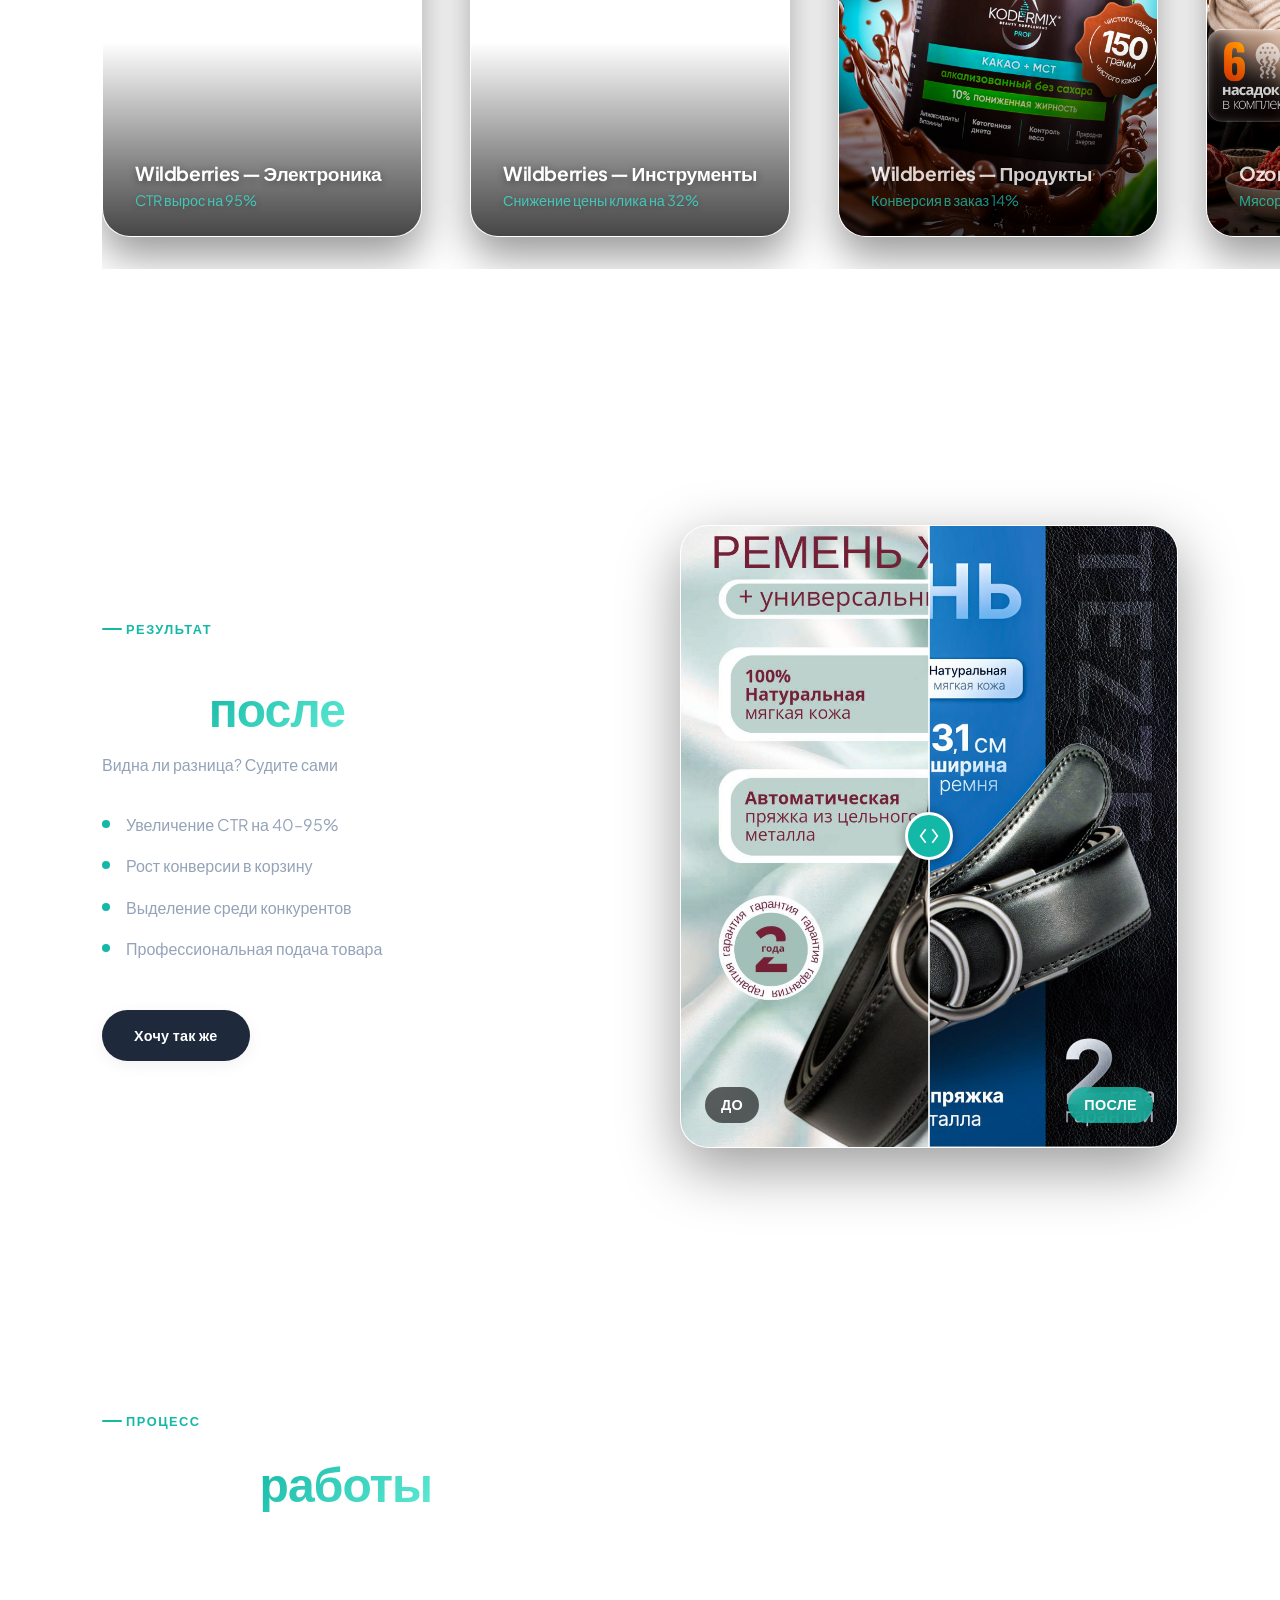
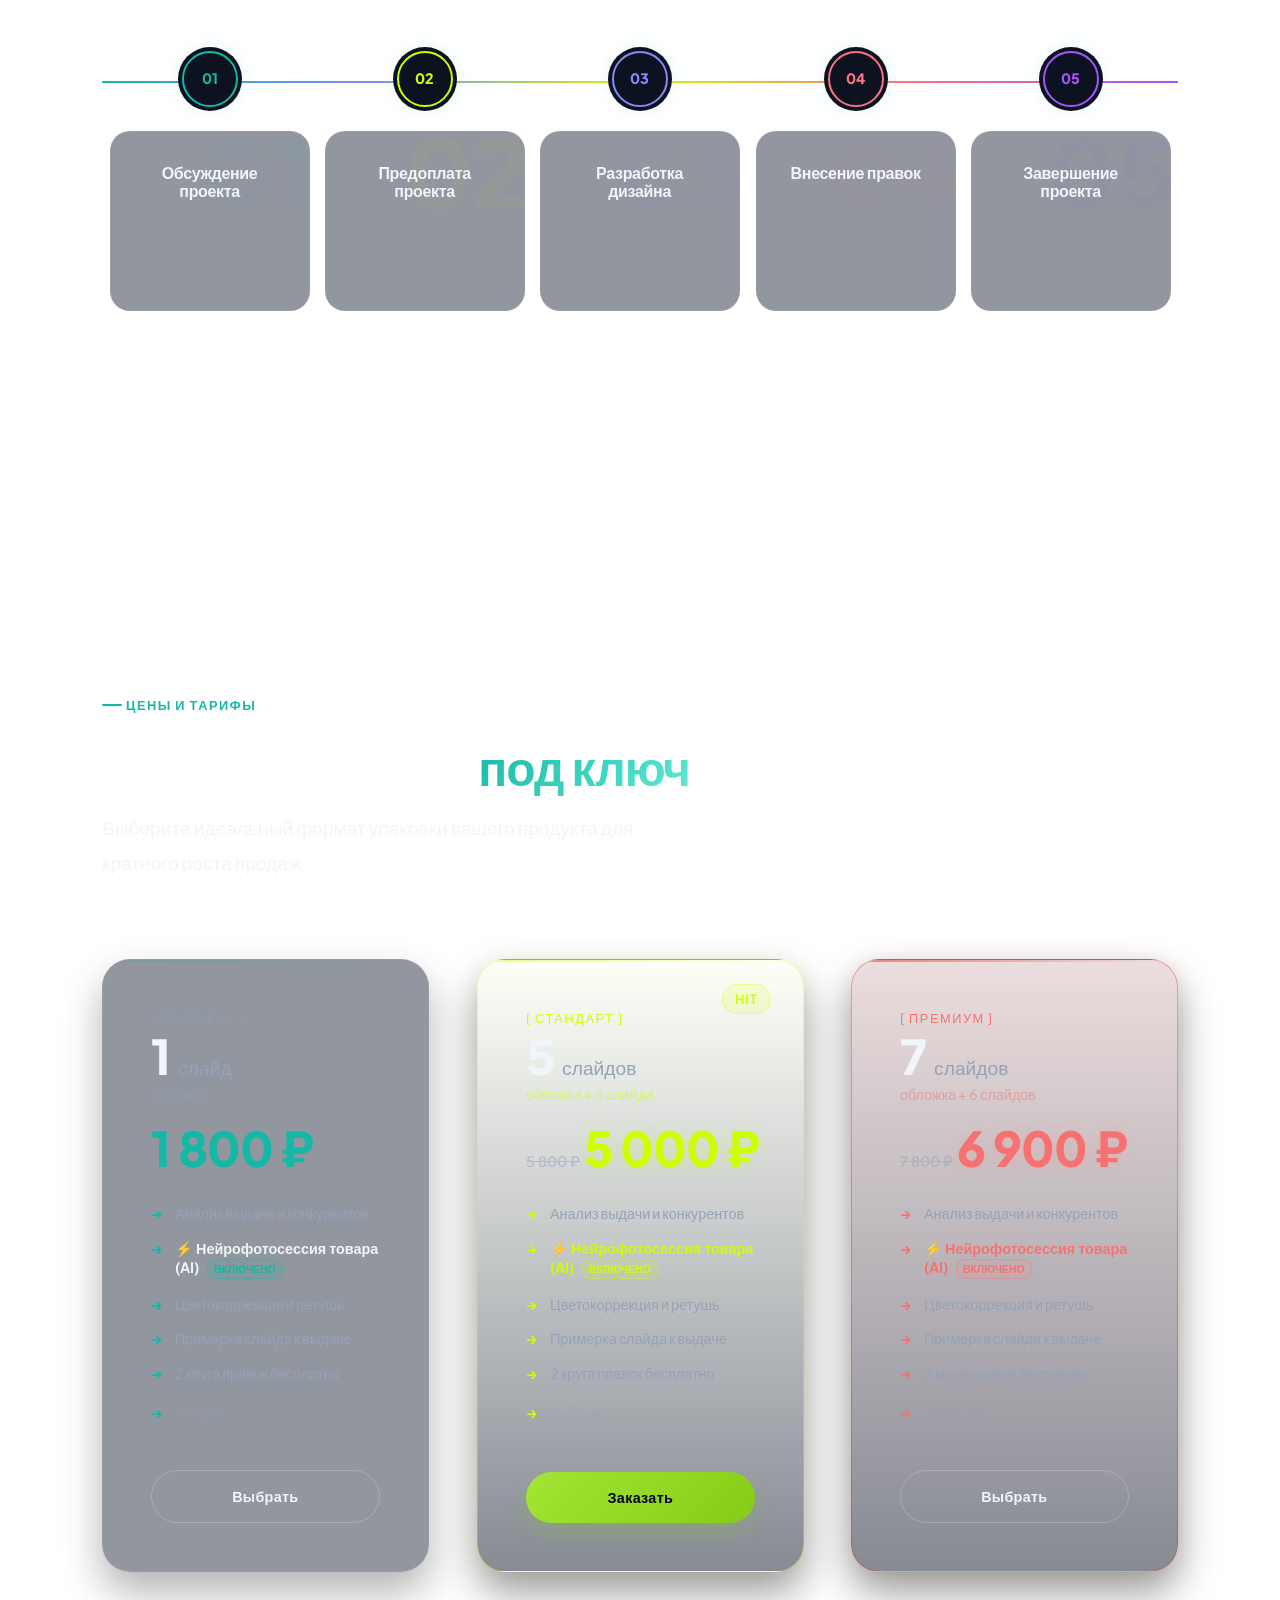
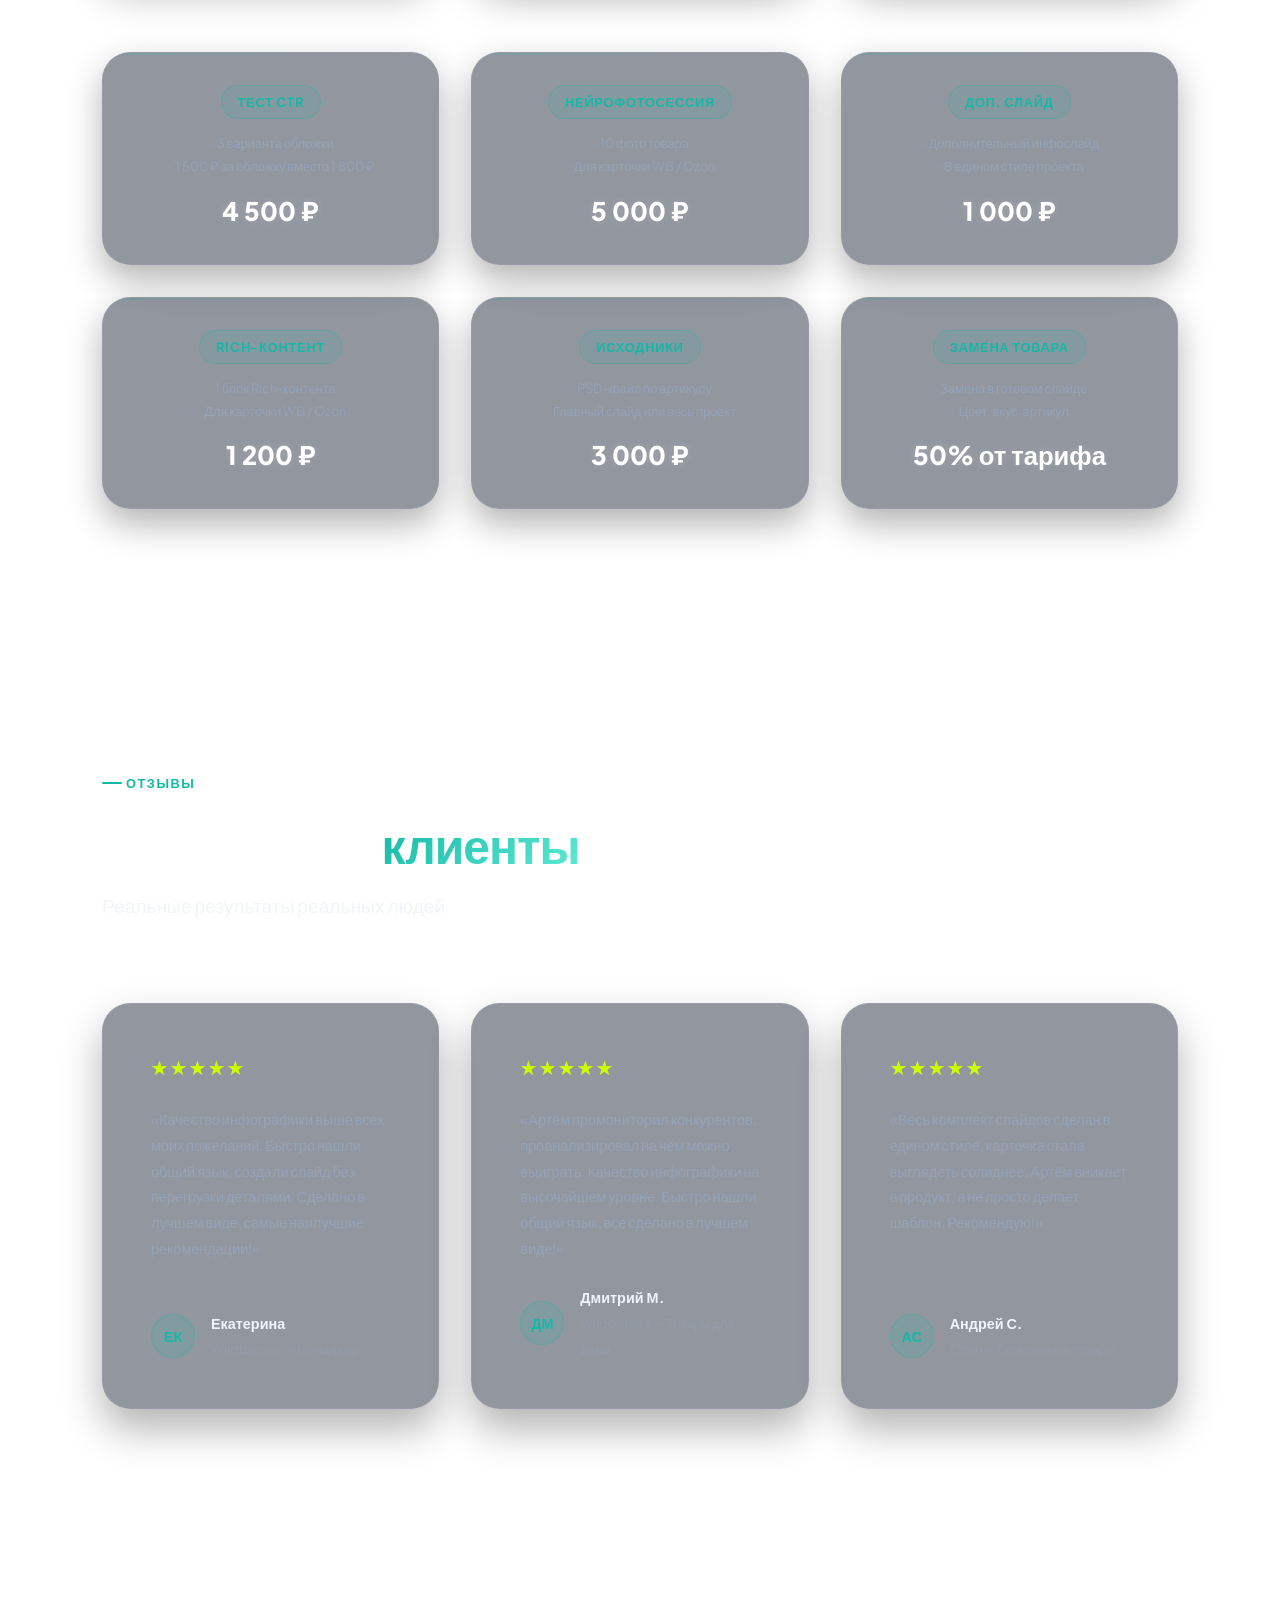
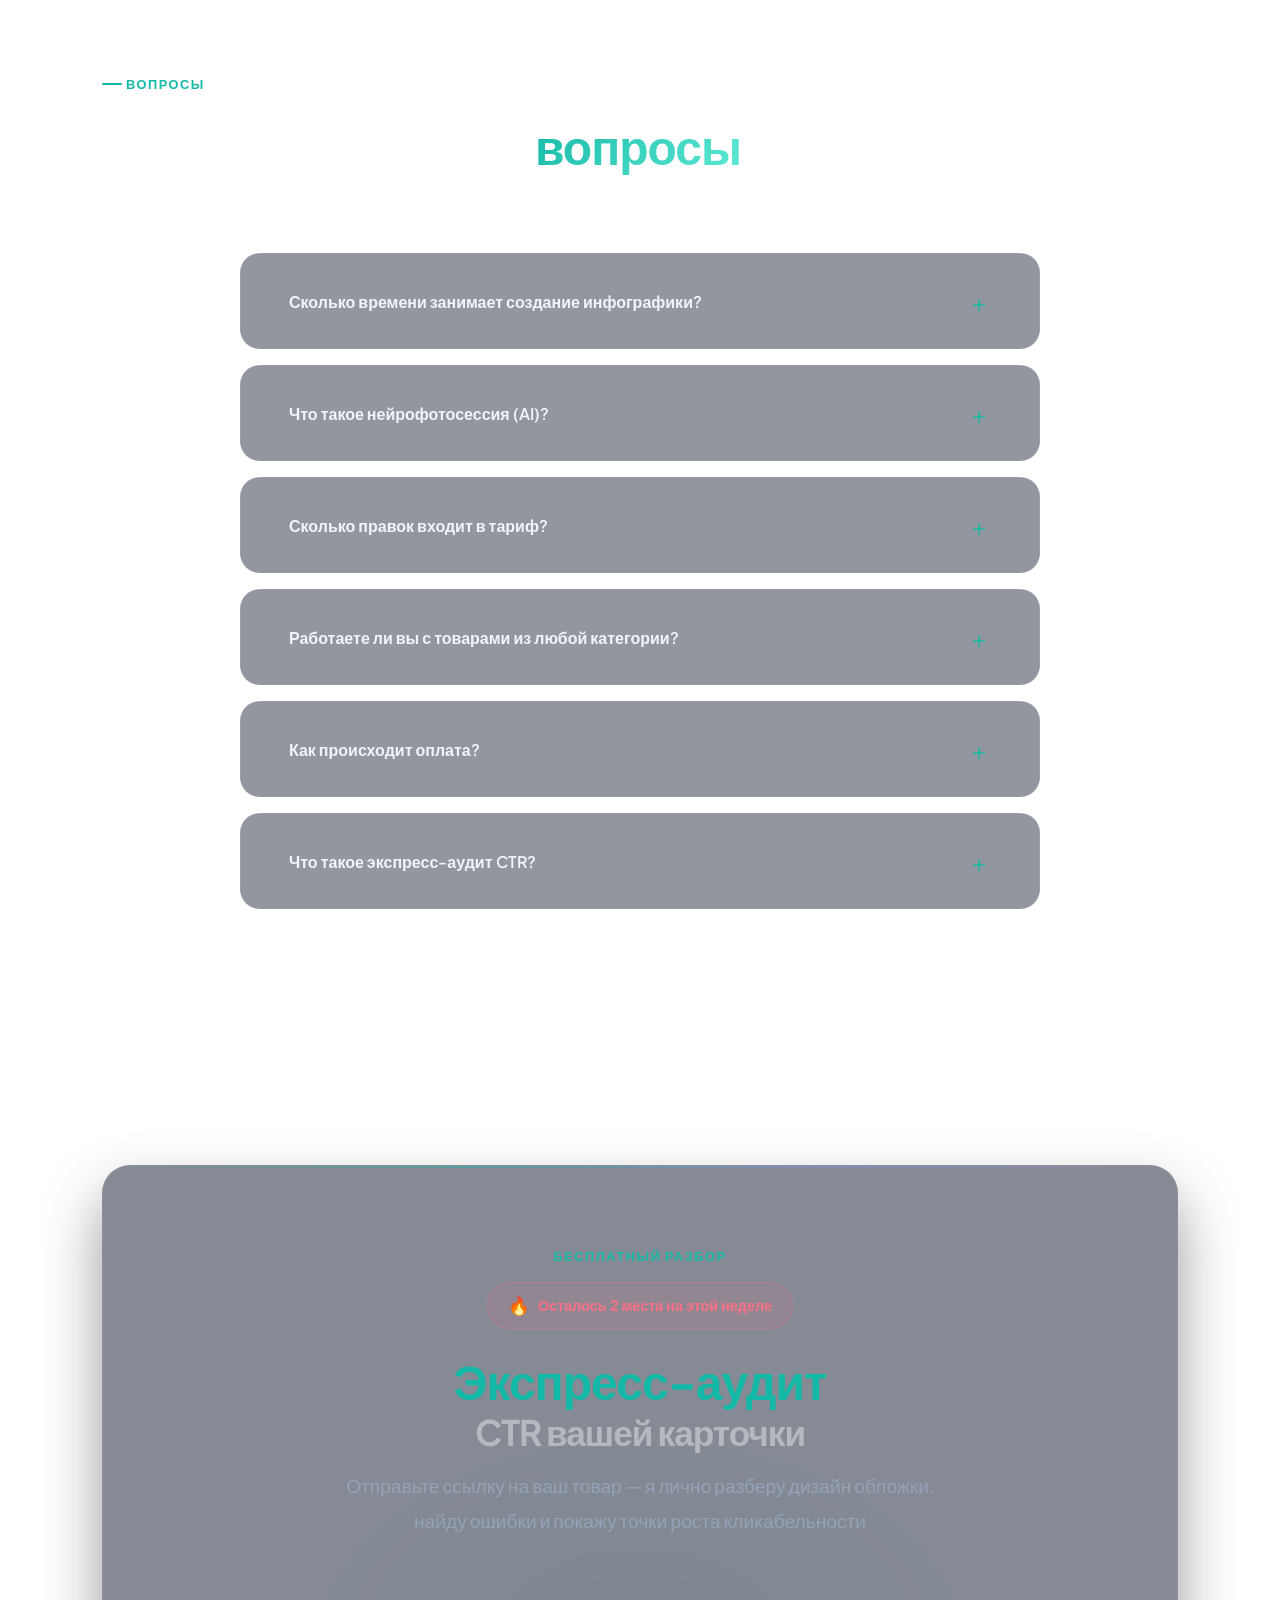
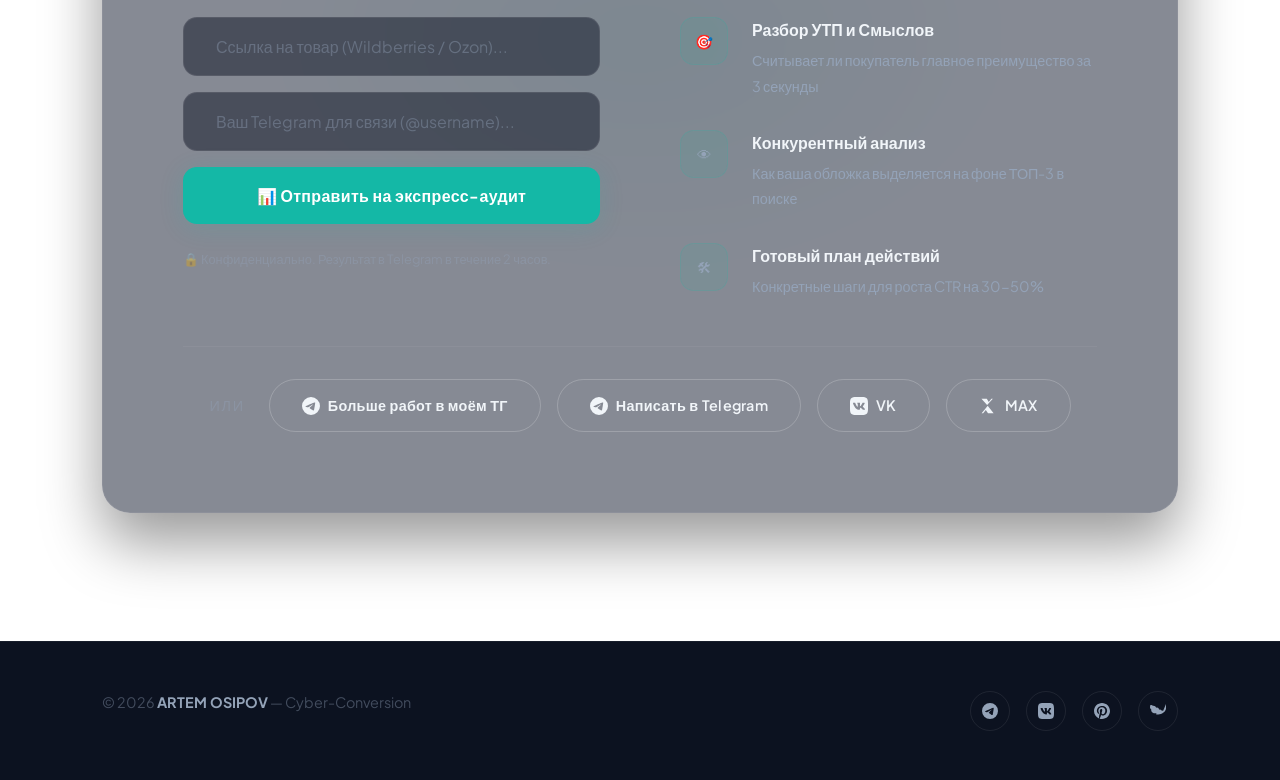
==== commit 5aa11ca5: "Tariff buttons redirect to Telegram with pre-filled messages" ====
--- a/index.html
+++ b/index.html
@@ -193,6 +193,22 @@
         <span class="marquee__item">Мегамаркет</span>
         <span class="marquee__dot"></span>
       </div>
+      <div class="marquee__content" aria-hidden="true">
+        <span class="marquee__item">Wildberries</span>
+        <span class="marquee__dot"></span>
+        <span class="marquee__item">Ozon</span>
+        <span class="marquee__dot"></span>
+        <span class="marquee__item">Яндекс.Маркет</span>
+        <span class="marquee__dot"></span>
+        <span class="marquee__item">Авито</span>
+        <span class="marquee__dot"></span>
+        <span class="marquee__item">Plati.ru</span>
+        <span class="marquee__dot"></span>
+        <span class="marquee__item">GGSale</span>
+        <span class="marquee__dot"></span>
+        <span class="marquee__item">Мегамаркет</span>
+        <span class="marquee__dot"></span>
+      </div>
     </div>
   </div>
 
@@ -527,7 +543,7 @@
             <li>2 круга правок бесплатно</li>
             <li class="tariff-card__delivery-time">1–2 дня</li>
           </ul>
-          <a href="#contact" class="btn btn-secondary tariff-card__btn">Выбрать</a>
+          <a href="https://t.me/Osip_Designer?text=%D0%97%D0%B4%D1%80%D0%B0%D0%B2%D1%81%D1%82%D0%B2%D1%83%D0%B9%D1%82%D0%B5!%20%D0%9C%D0%B5%D0%BD%D1%8F%20%D0%B8%D0%BD%D1%82%D0%B5%D1%80%D0%B5%D1%81%D1%83%D0%B5%D1%82%20%D1%82%D0%B0%D1%80%D0%B8%D1%84%20%C2%AB%D0%9E%D0%B1%D0%BB%D0%BE%D0%B6%D0%BA%D0%B0%C2%BB%20%E2%80%94%201%20%D1%81%D0%BB%D0%B0%D0%B9%D0%B4%20%D0%B7%D0%B0%201%20800%20%E2%82%BD" class="btn btn-secondary tariff-card__btn" target="_blank" rel="noopener">Выбрать</a>
         </div>
 
         <!-- Тариф 2: Стандарт (HIT) -->
@@ -550,7 +566,7 @@
             <li>2 круга правок бесплатно</li>
             <li class="tariff-card__delivery-time">2–3 дня</li>
           </ul>
-          <a href="#contact" class="btn btn-teal tariff-card__btn">Заказать</a>
+          <a href="https://t.me/Osip_Designer?text=%D0%97%D0%B4%D1%80%D0%B0%D0%B2%D1%81%D1%82%D0%B2%D1%83%D0%B9%D1%82%D0%B5!%20%D0%9C%D0%B5%D0%BD%D1%8F%20%D0%B8%D0%BD%D1%82%D0%B5%D1%80%D0%B5%D1%81%D1%83%D0%B5%D1%82%20%D1%82%D0%B0%D1%80%D0%B8%D1%84%20%C2%AB%D0%A1%D1%82%D0%B0%D0%BD%D0%B4%D0%B0%D1%80%D1%82%C2%BB%20%E2%80%94%205%20%D1%81%D0%BB%D0%B0%D0%B9%D0%B4%D0%BE%D0%B2%20%D0%B7%D0%B0%205%20000%20%E2%82%BD" class="btn btn-teal tariff-card__btn" target="_blank" rel="noopener">Заказать</a>
         </div>
 
         <!-- Тариф 3: Премиум -->
@@ -572,7 +588,7 @@
             <li>2 круга правок бесплатно</li>
             <li class="tariff-card__delivery-time">4–5 дней</li>
           </ul>
-          <a href="#contact" class="btn btn-secondary tariff-card__btn">Выбрать</a>
+          <a href="https://t.me/Osip_Designer?text=%D0%97%D0%B4%D1%80%D0%B0%D0%B2%D1%81%D1%82%D0%B2%D1%83%D0%B9%D1%82%D0%B5!%20%D0%9C%D0%B5%D0%BD%D1%8F%20%D0%B8%D0%BD%D1%82%D0%B5%D1%80%D0%B5%D1%81%D1%83%D0%B5%D1%82%20%D1%82%D0%B0%D1%80%D0%B8%D1%84%20%C2%AB%D0%9F%D1%80%D0%B5%D0%BC%D0%B8%D1%83%D0%BC%C2%BB%20%E2%80%94%207%20%D1%81%D0%BB%D0%B0%D0%B9%D0%B4%D0%BE%D0%B2%20%D0%B7%D0%B0%206%20900%20%E2%82%BD" class="btn btn-secondary tariff-card__btn" target="_blank" rel="noopener">Выбрать</a>
         </div>
       </div>
 
--- a/static/css/layout.css
+++ b/static/css/layout.css
@@ -209,7 +209,7 @@
 .marquee__track {
   display: flex;
   width: max-content;
-  animation: marqueeScroll 30s linear infinite;
+  animation: marqueeScroll 40s linear infinite;
 }
 
 .marquee__content {
@@ -246,7 +246,7 @@
 
 @keyframes marqueeScroll {
   0% { transform: translateX(0); }
-  100% { transform: translateX(-50%); }
+  100% { transform: translateX(-33.333%); }
 }
 
 /* ─────────── STICKY CTA (mobile) ─────────── */
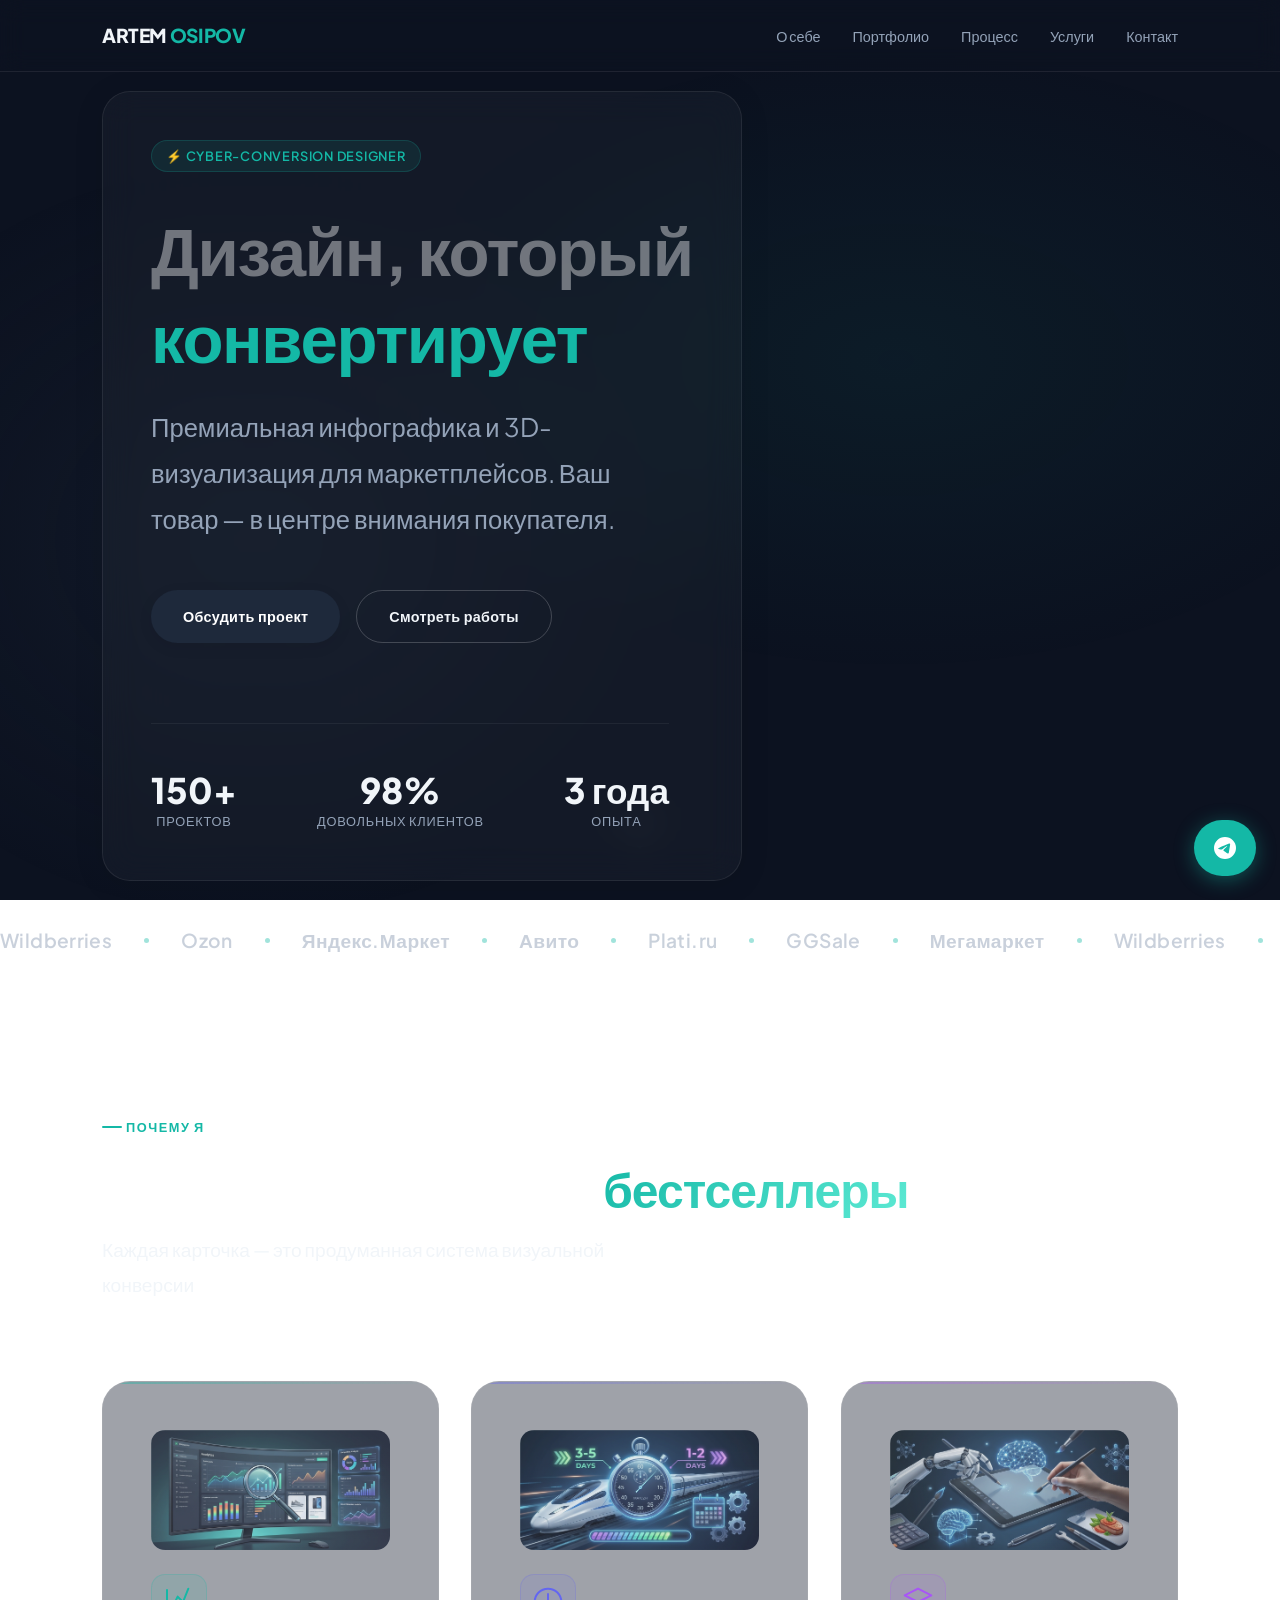
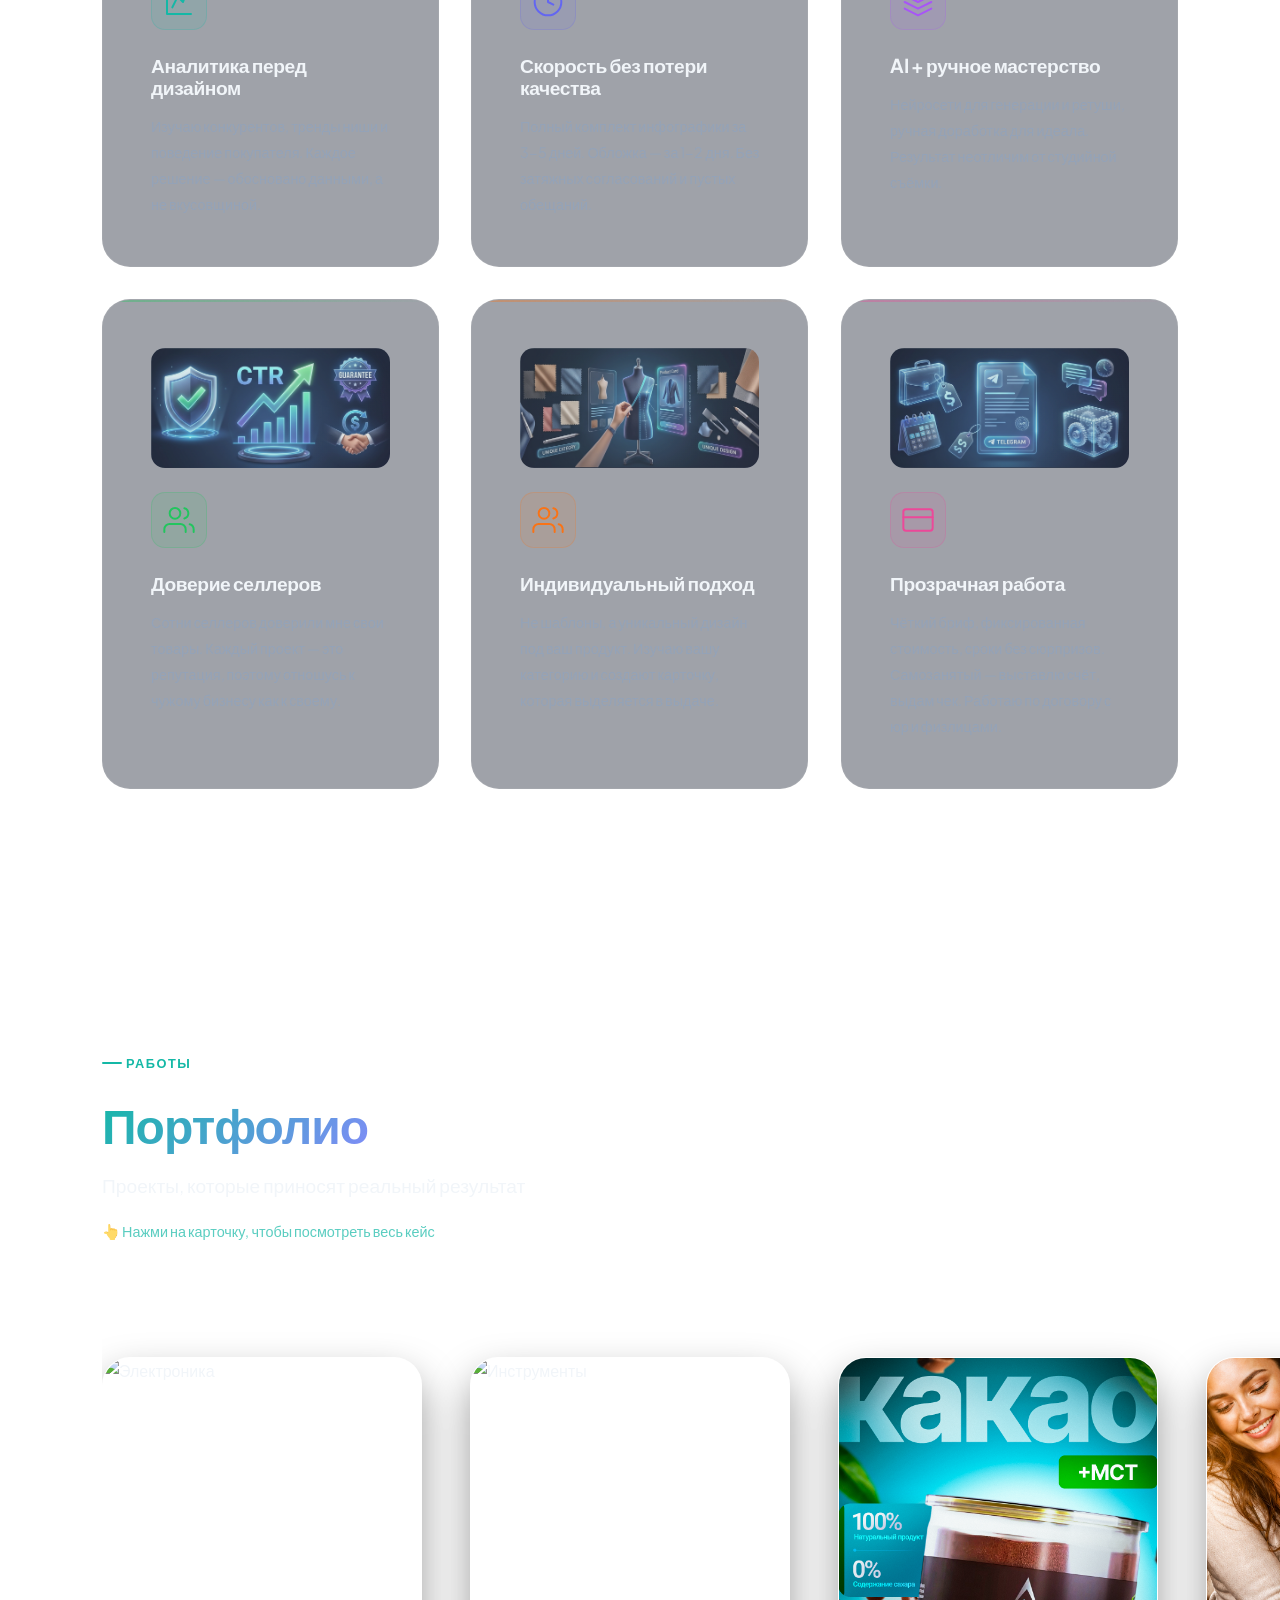
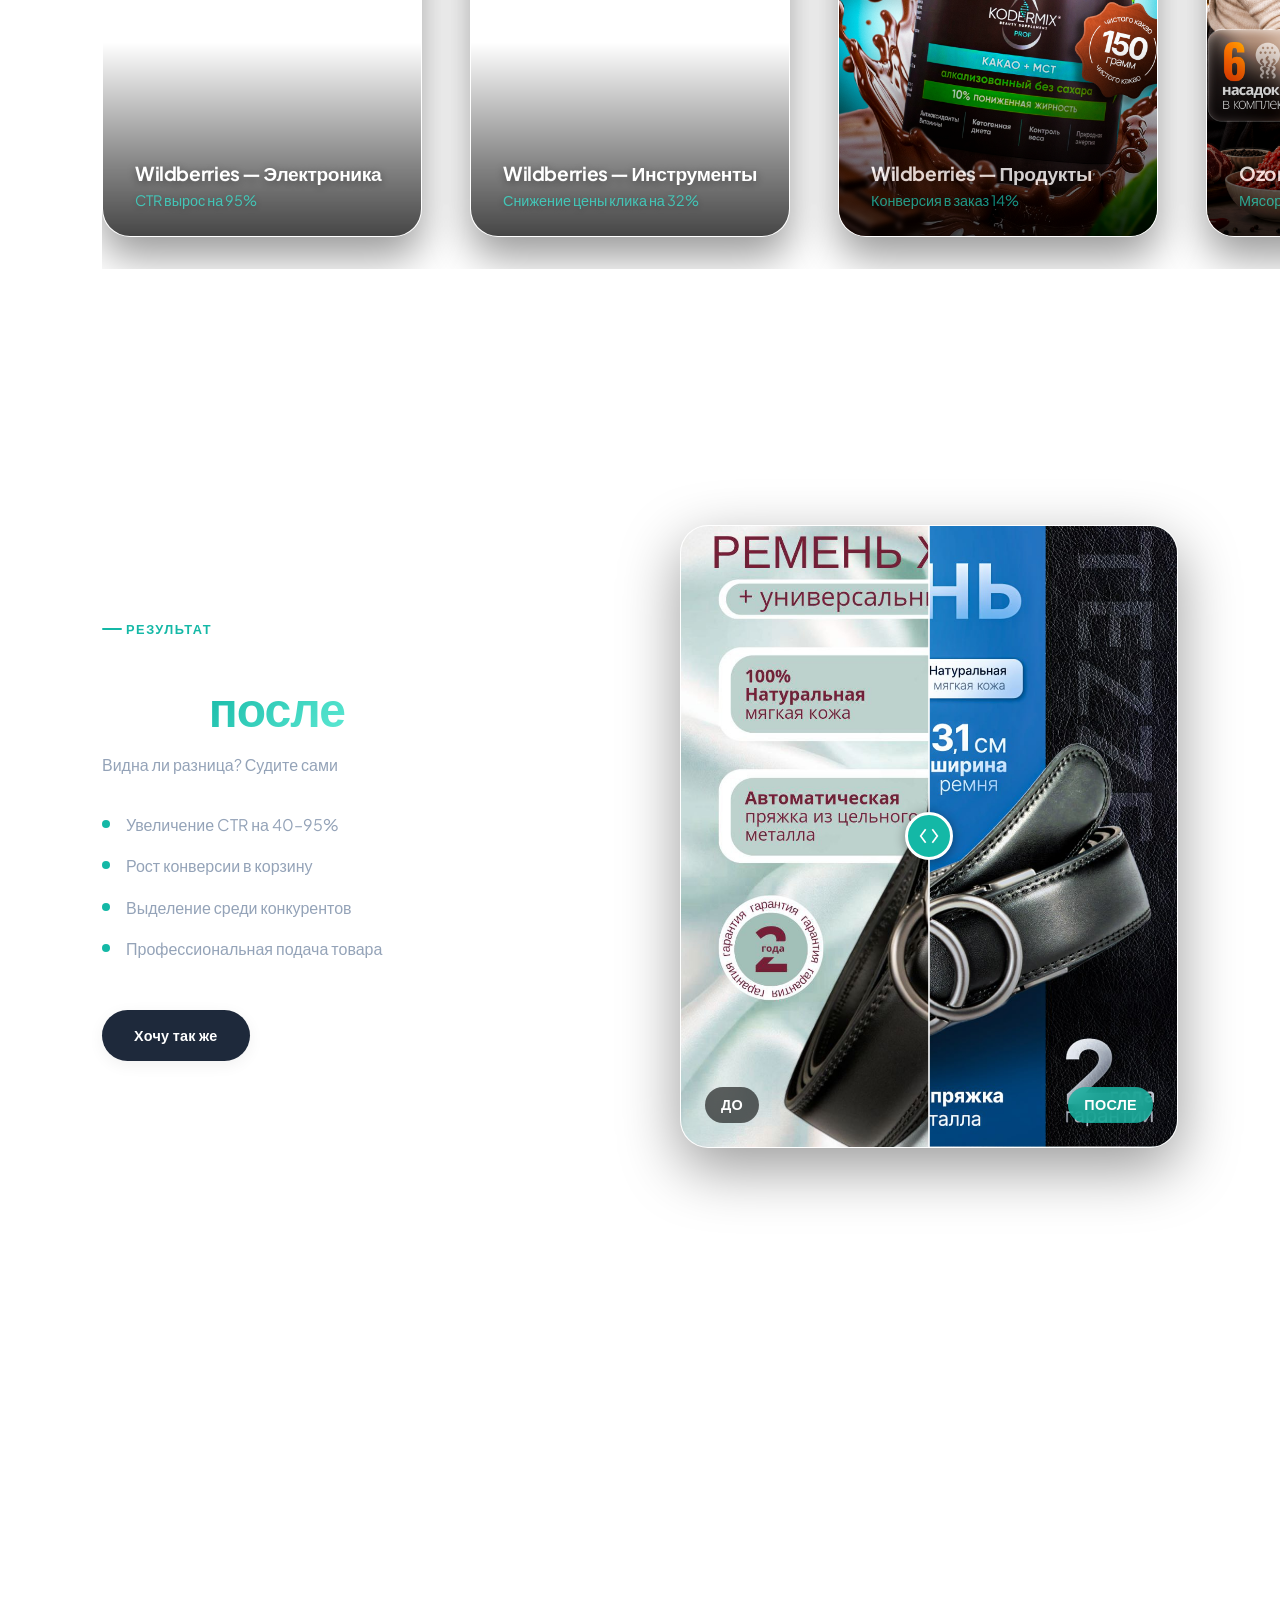
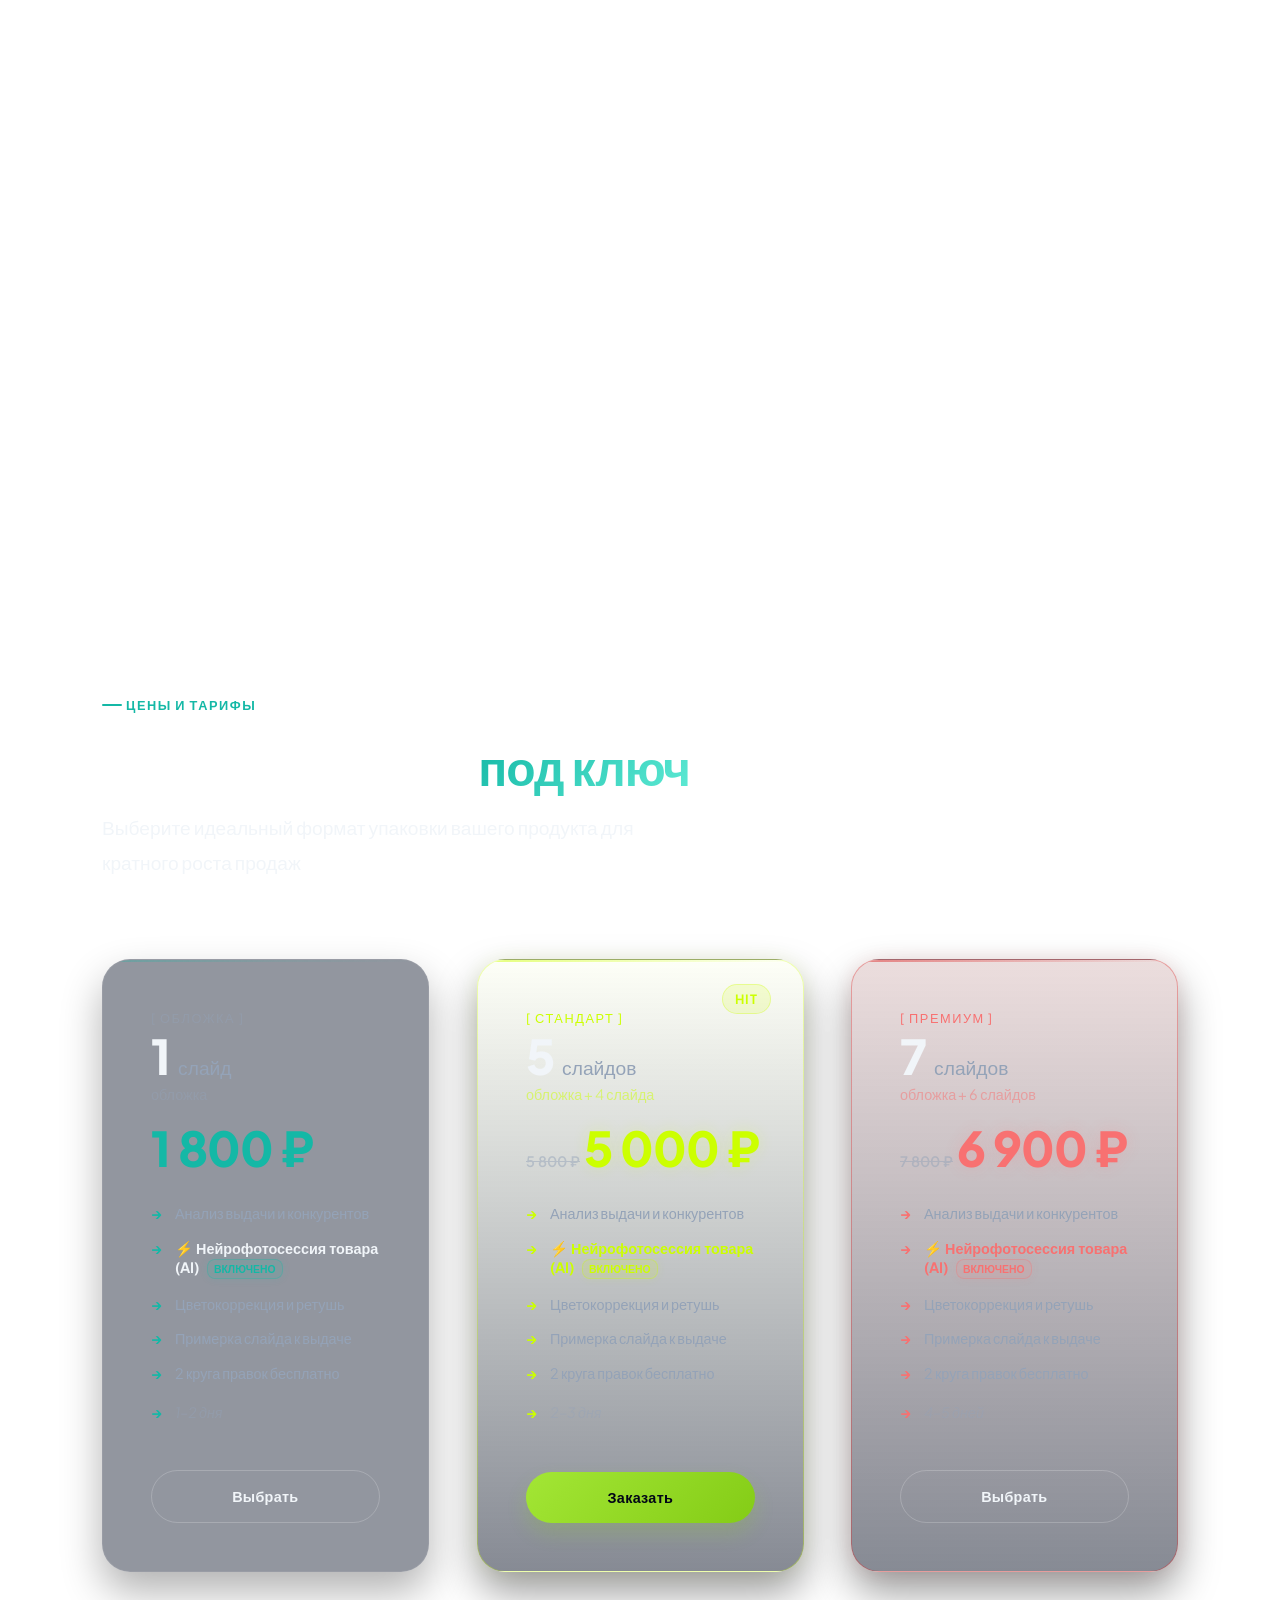
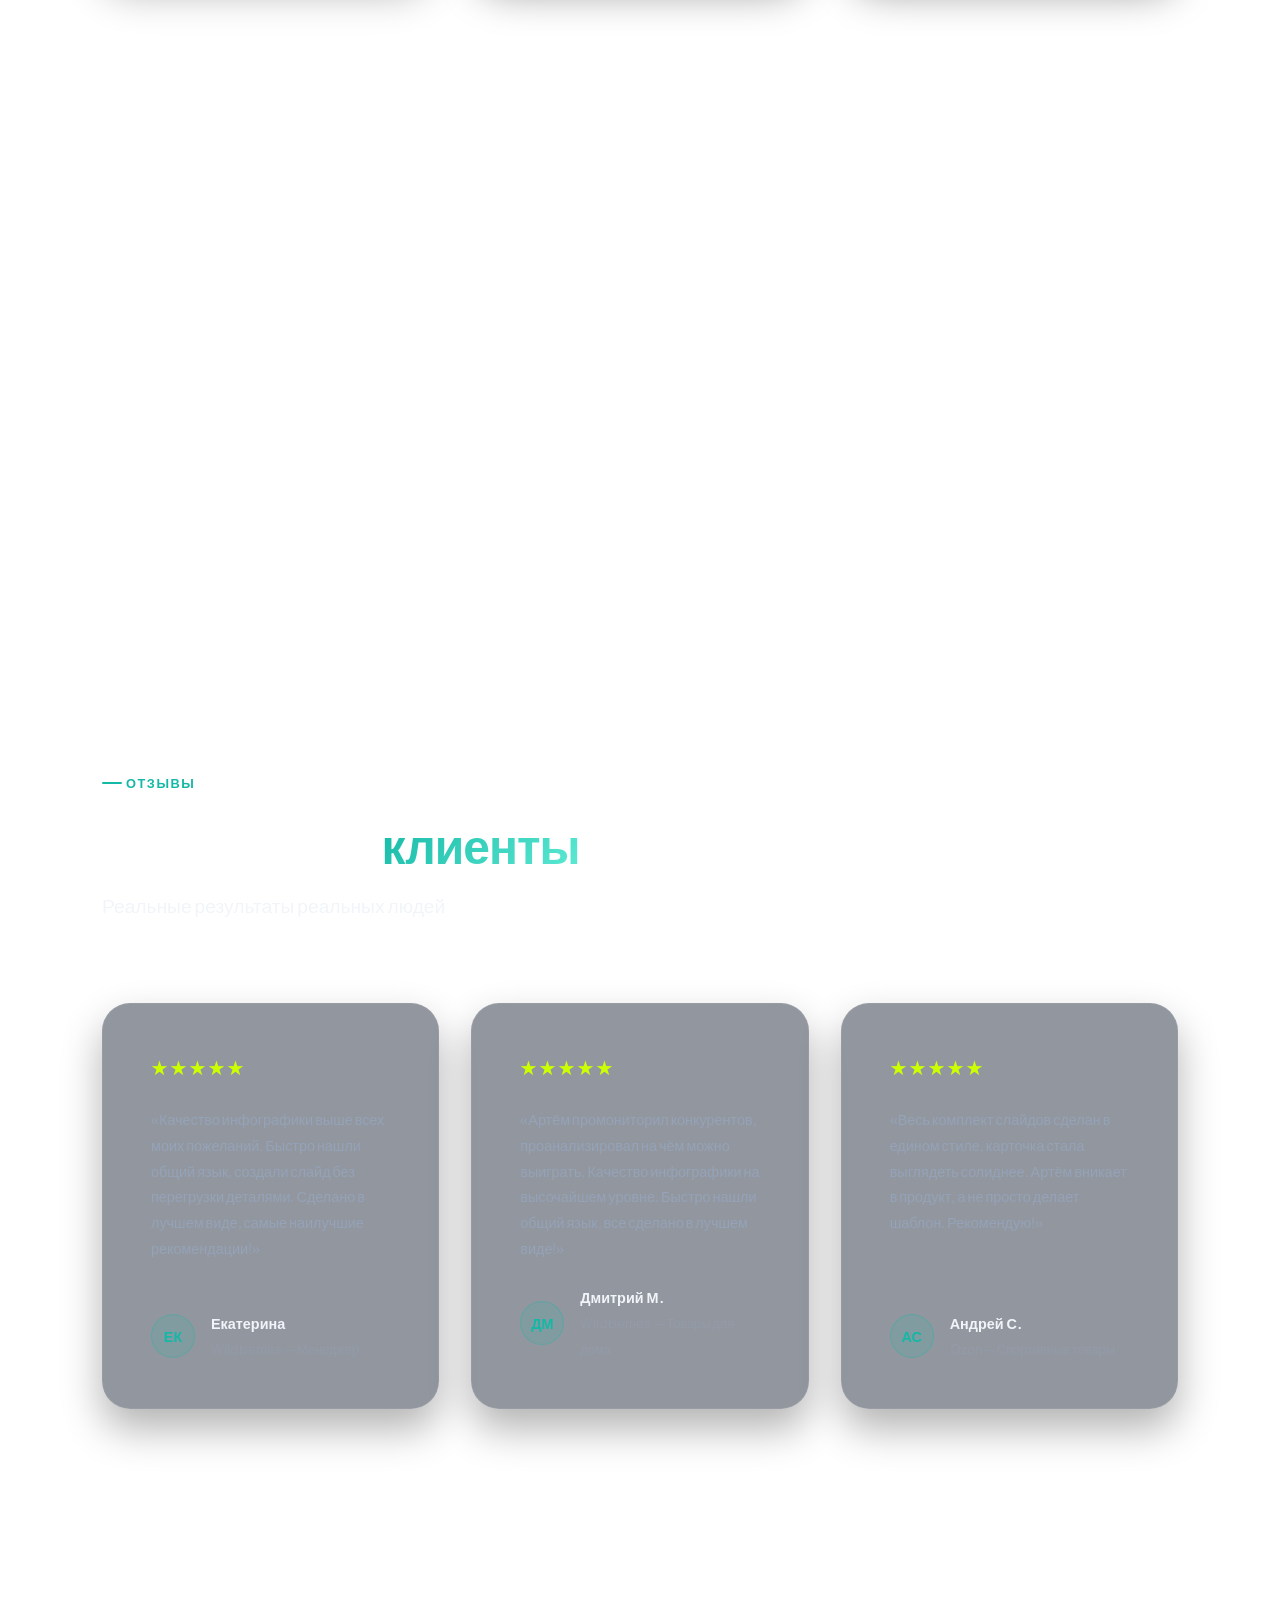
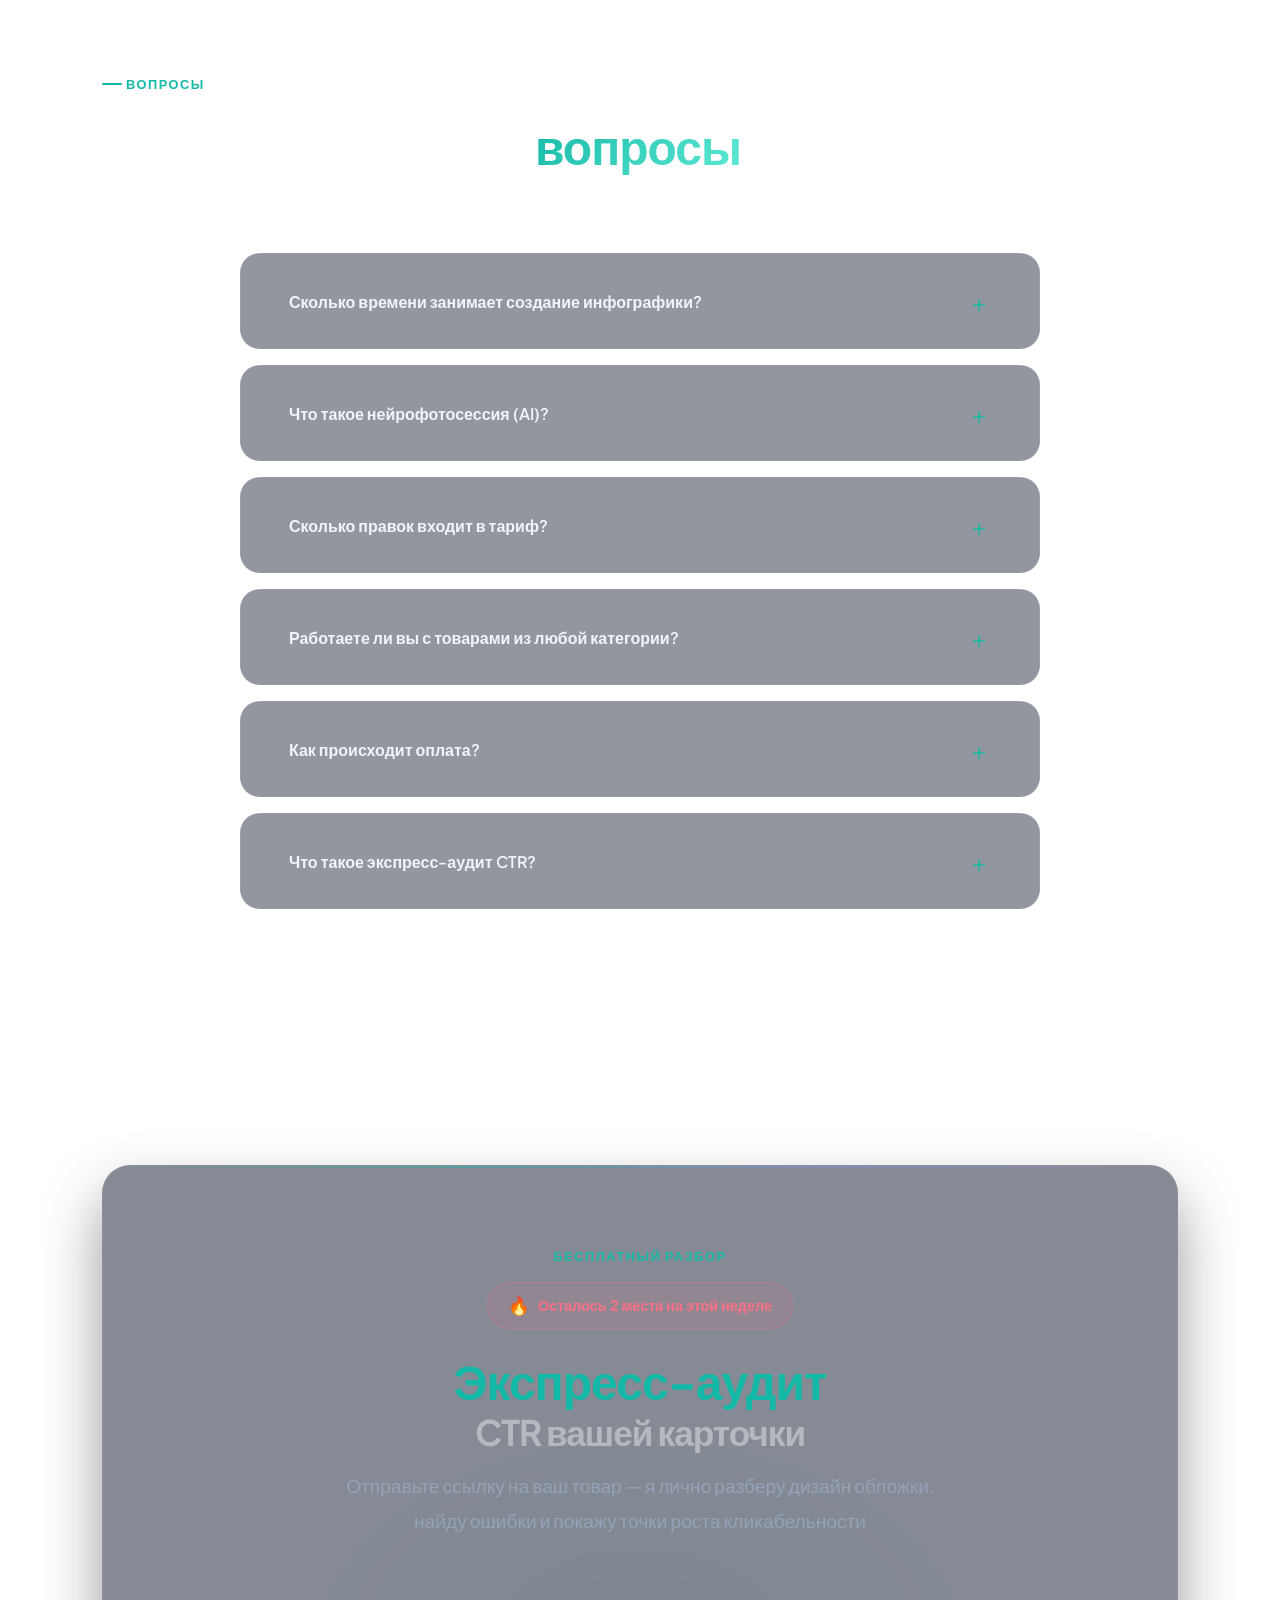
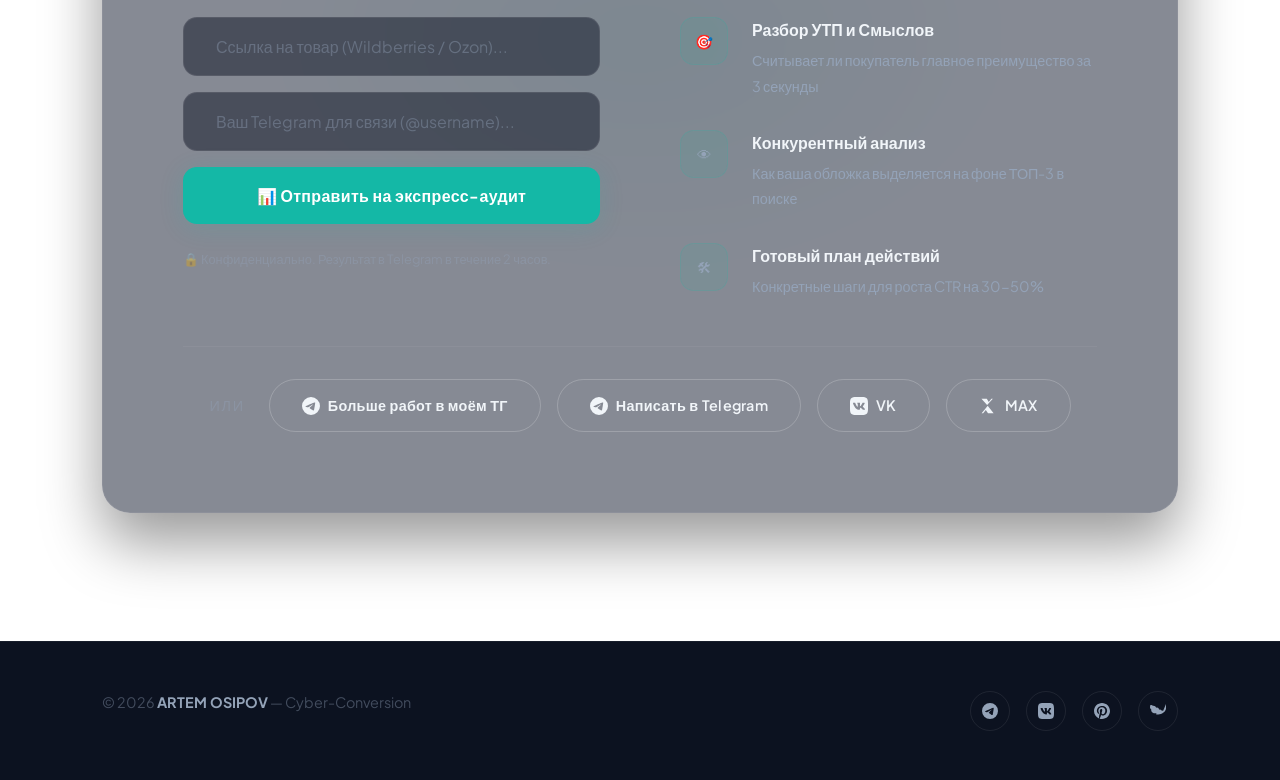
==== commit e61b1dd7: "Swap nav links: Процесс before Услуги" ====
--- a/index.html
+++ b/index.html
@@ -83,8 +83,8 @@
       <ul class="nav__links" id="navLinks">
         <li><a href="#about" class="nav__link">О себе</a></li>
         <li><a href="#portfolio" class="nav__link">Портфолио</a></li>
+        <li><a href="#process" class="nav__link">Процесс</a></li>
         <li><a href="#services" class="nav__link">Услуги</a></li>
-        <li><a href="#process" class="nav__link">Процесс</a></li>
         <li><a href="#contact" class="nav__link">Контакт</a></li>
       </ul>
 
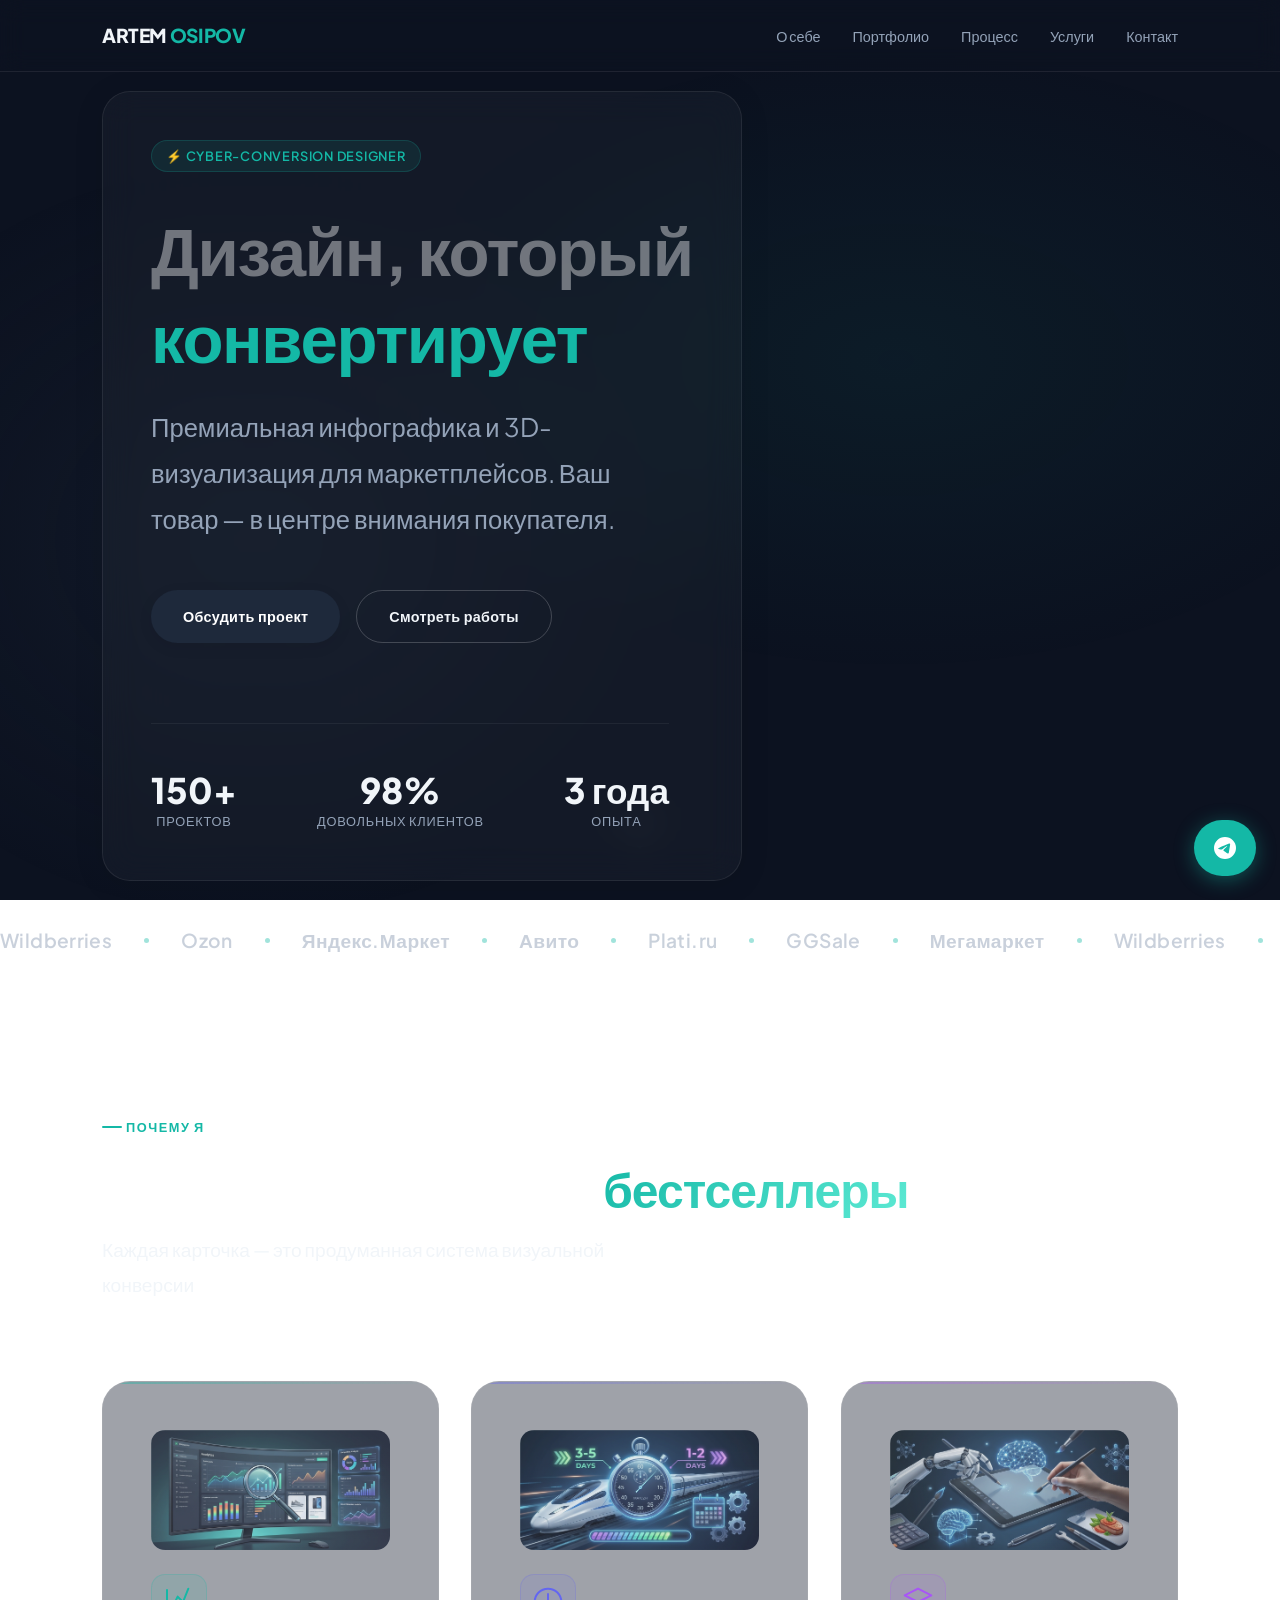
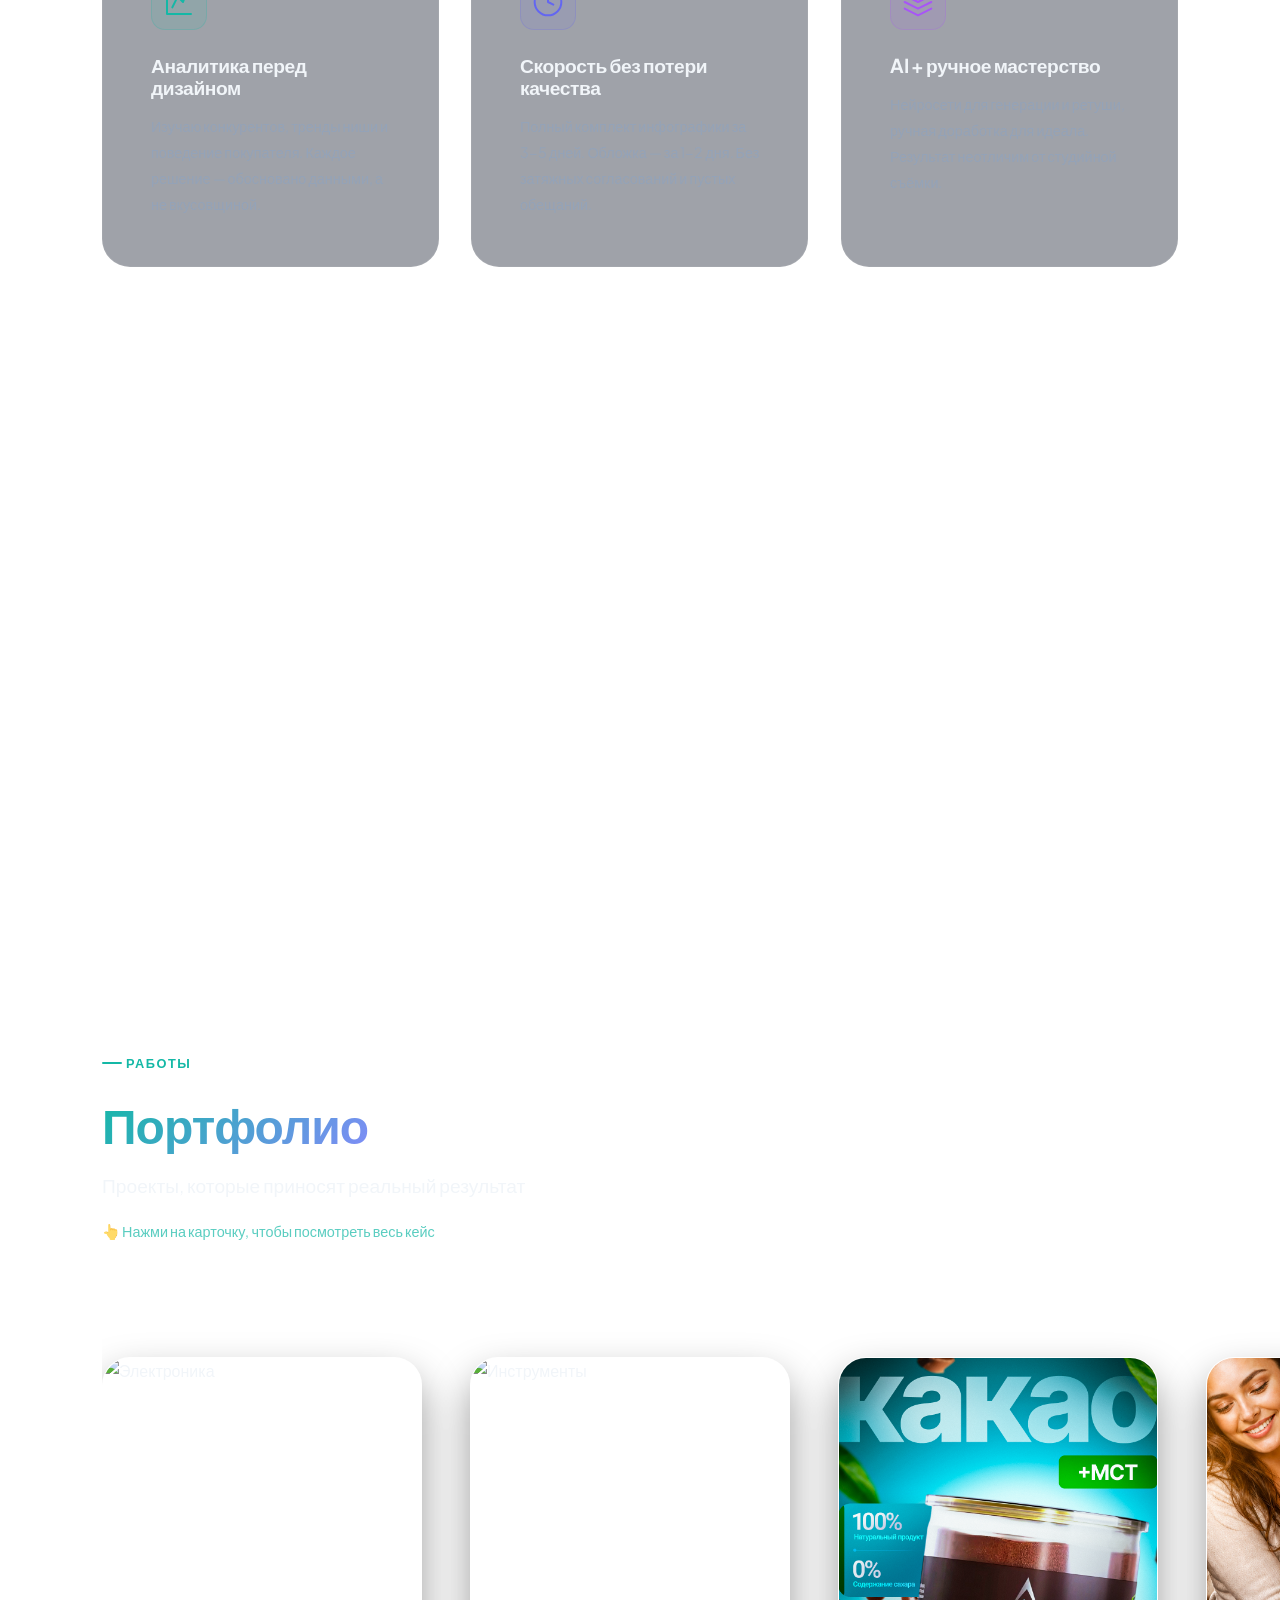
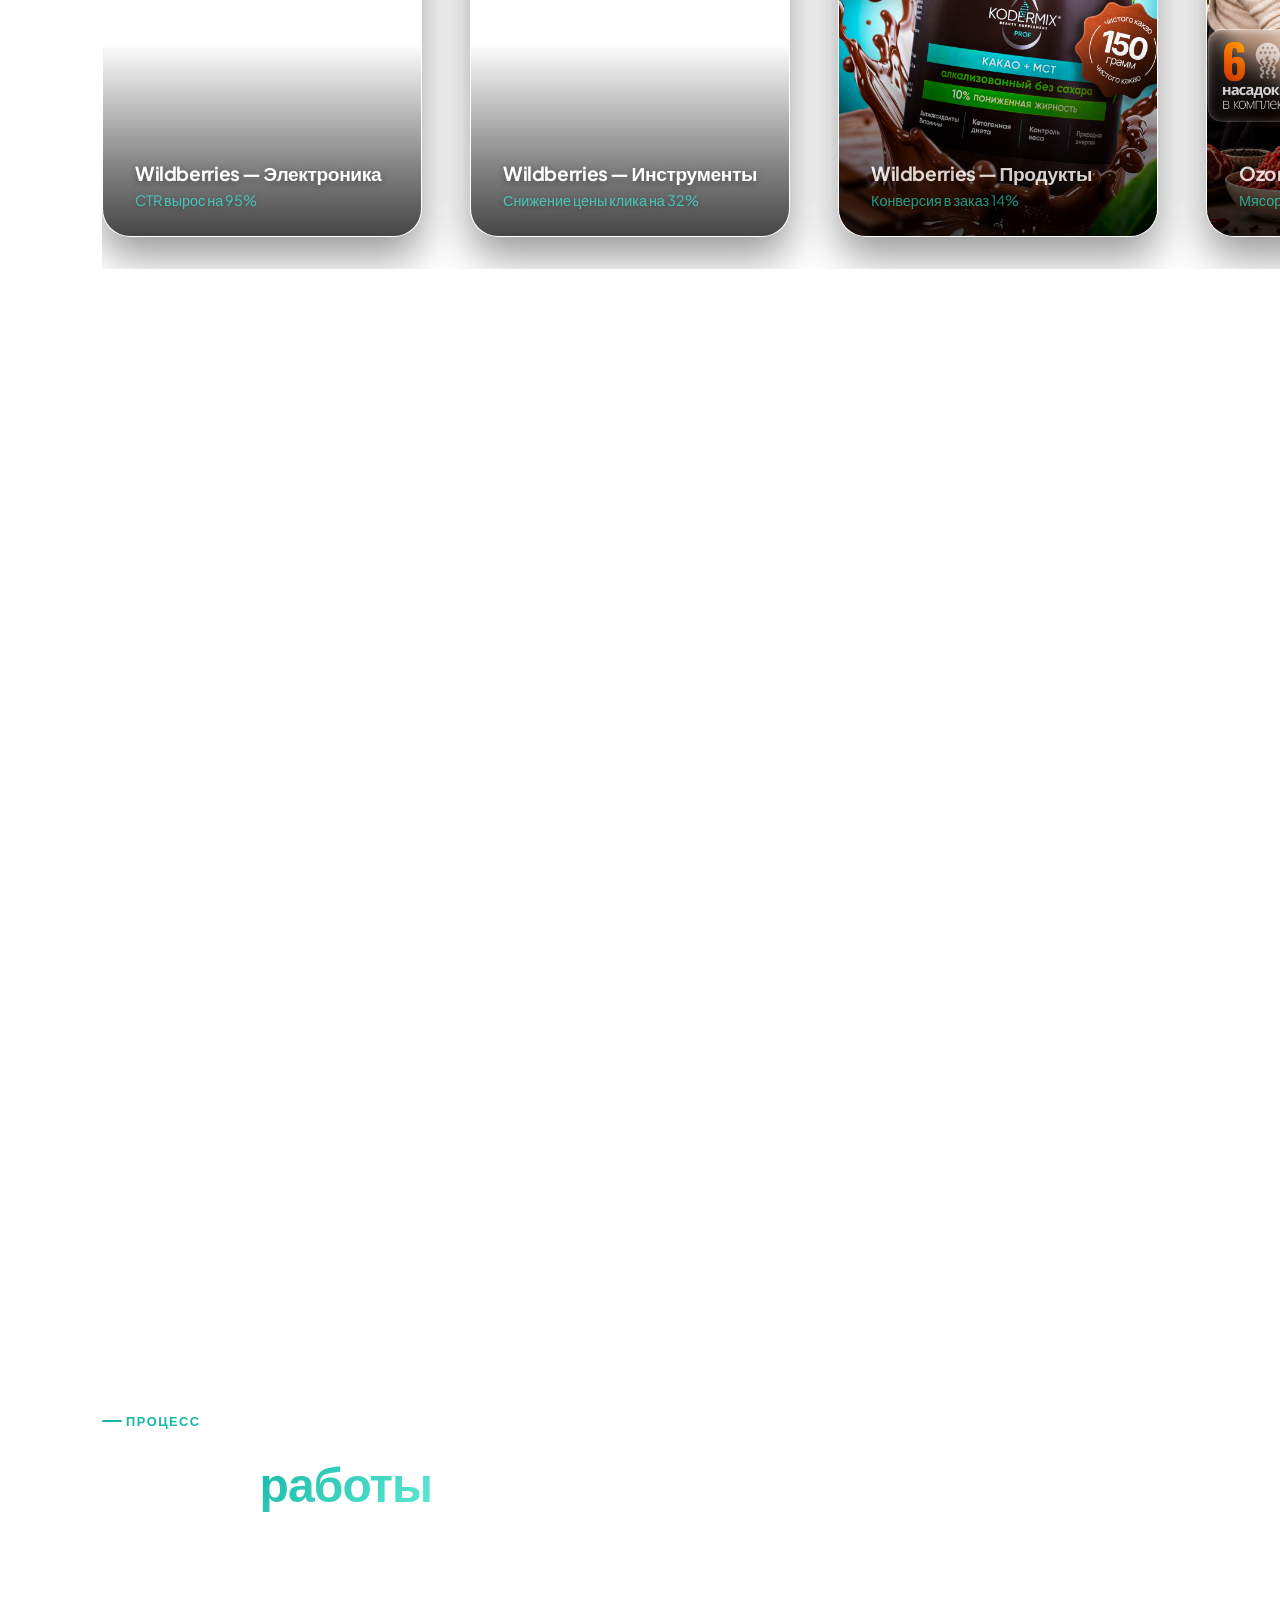
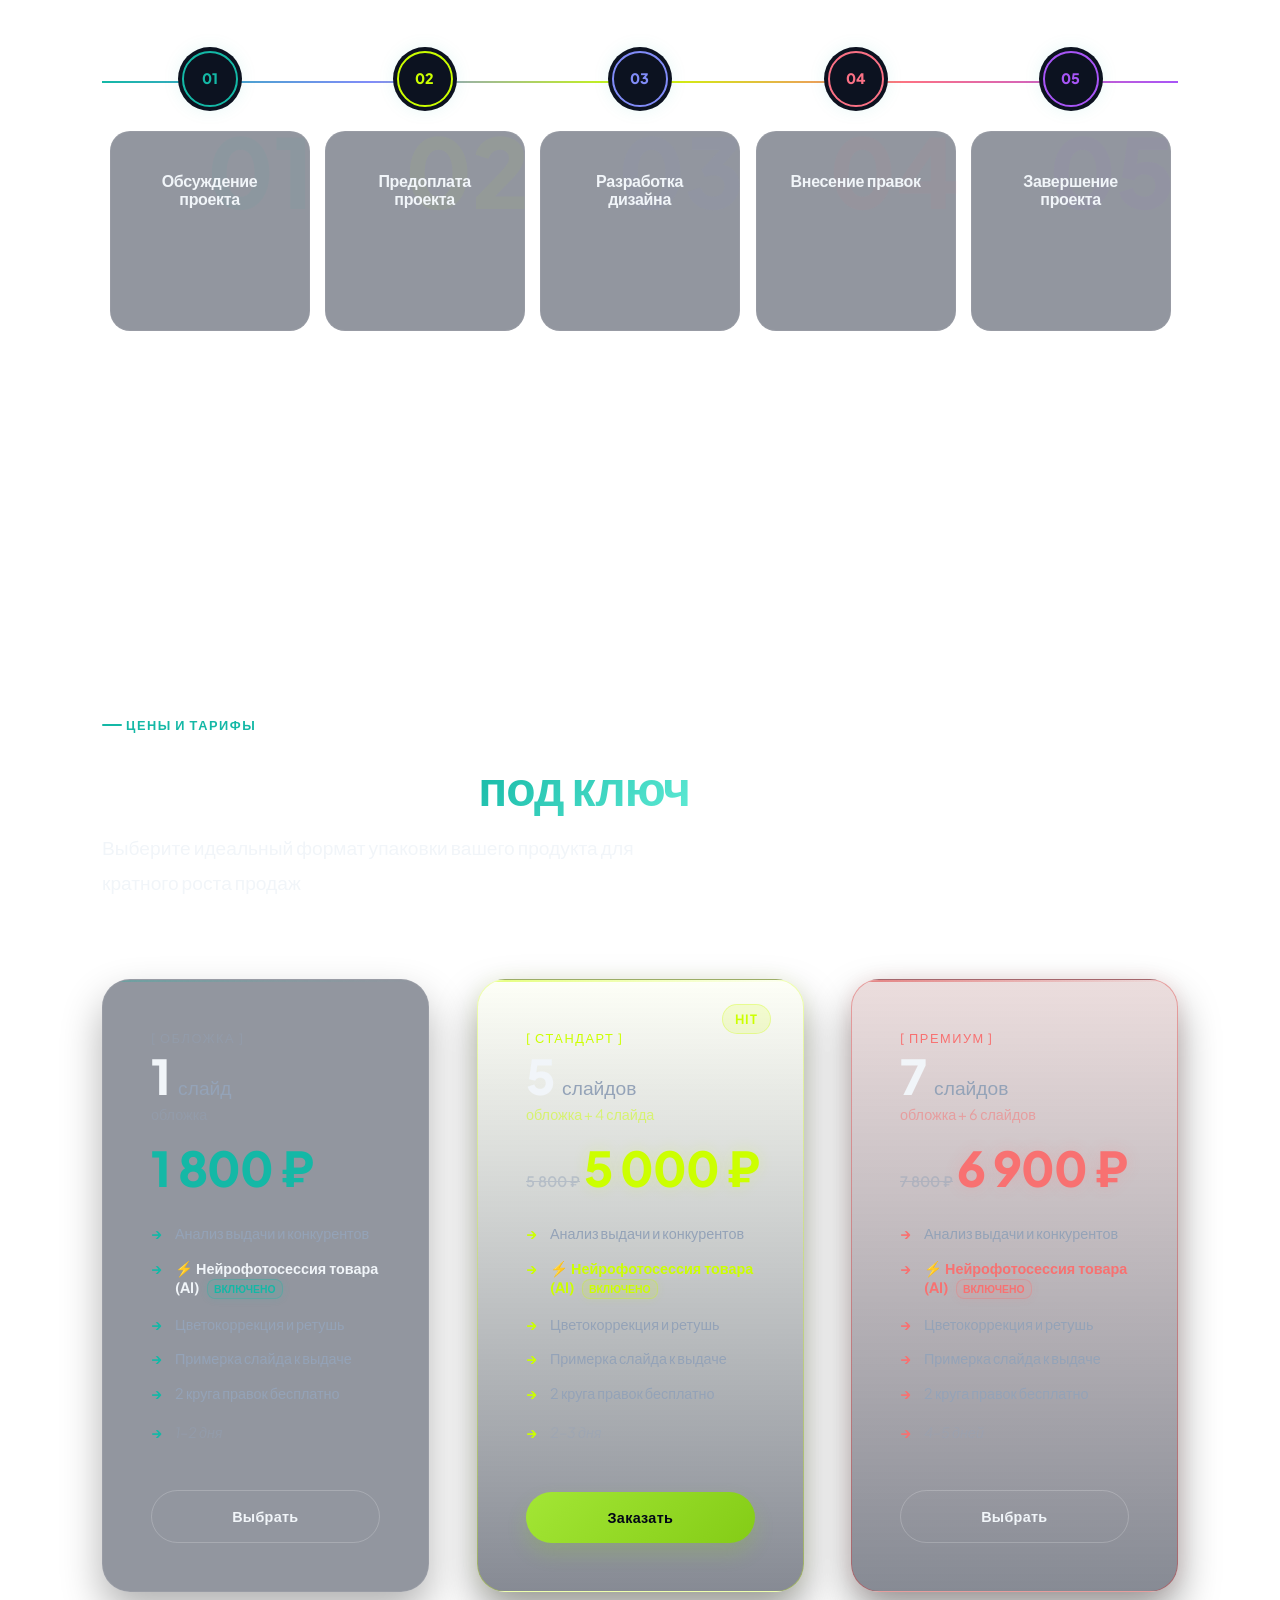
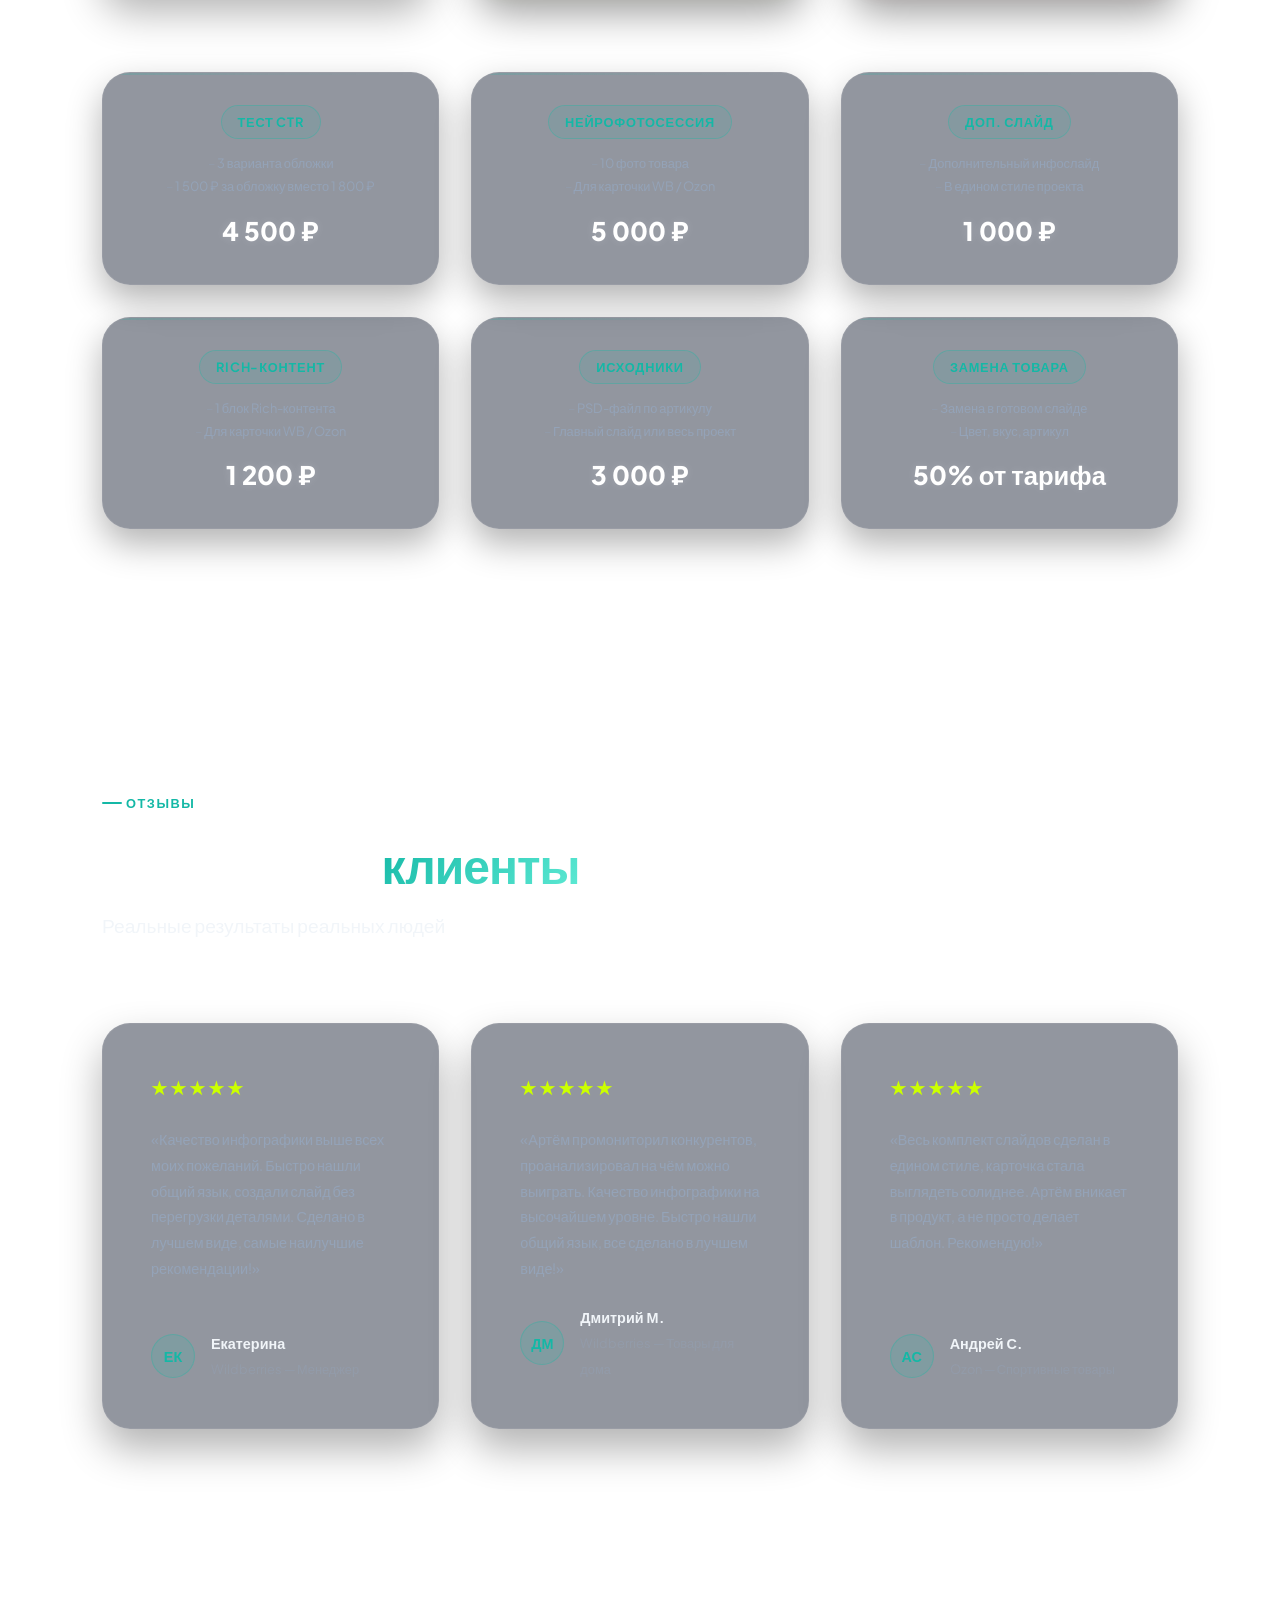
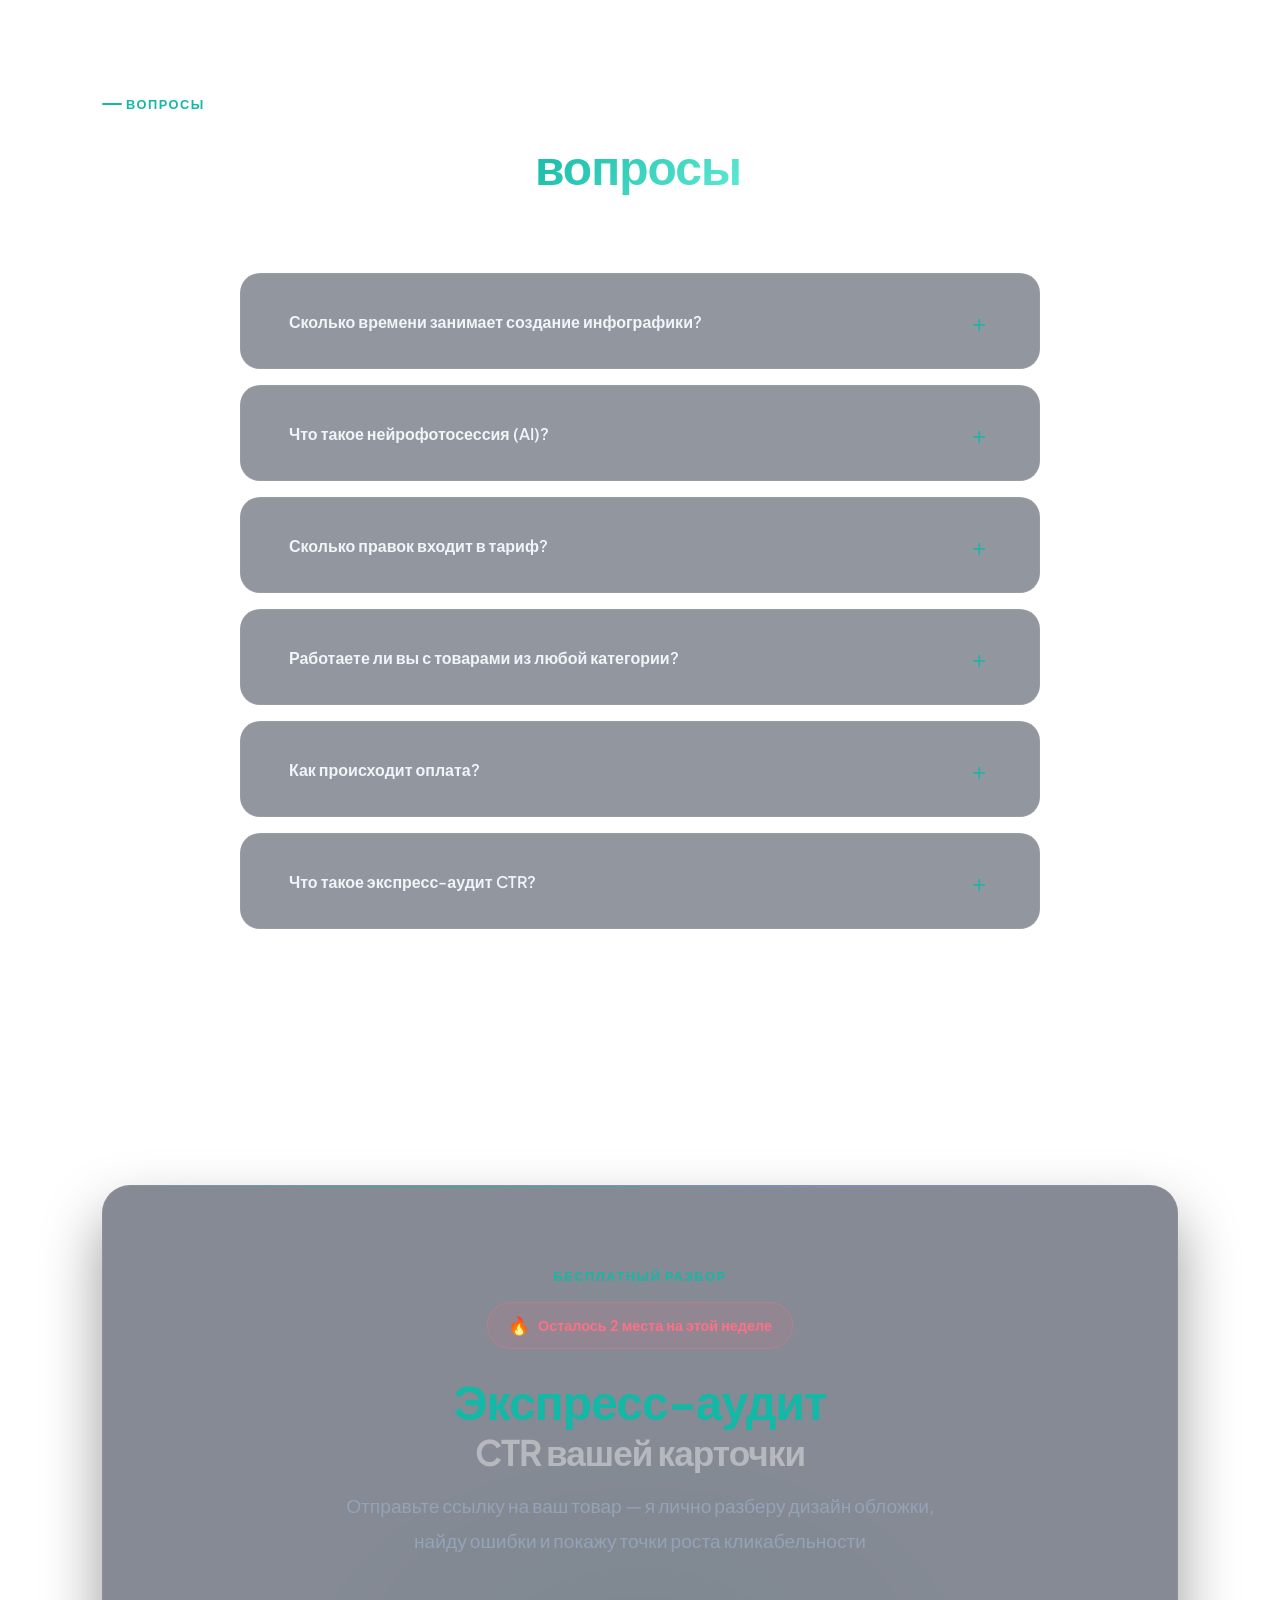
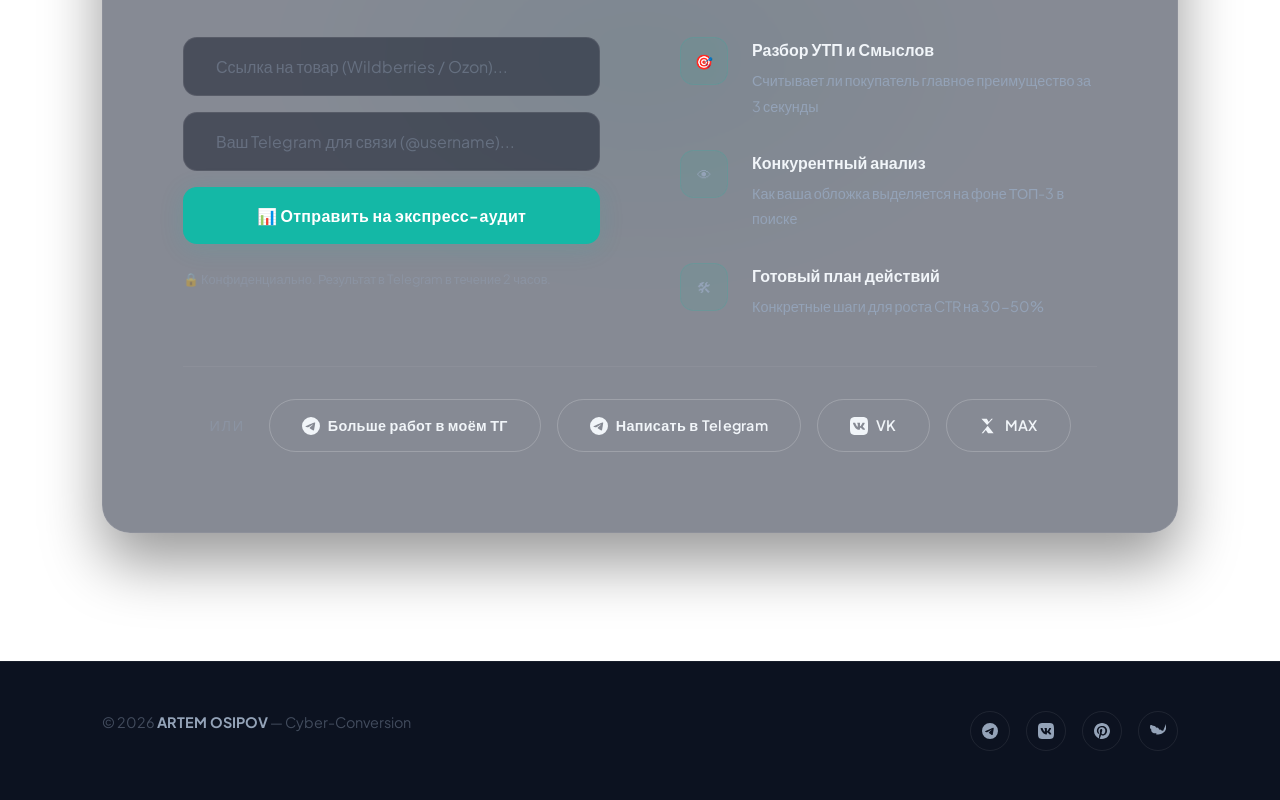
==== commit 38af6443: "Shorten process card texts for better fit" ====
--- a/index.html
+++ b/index.html
@@ -461,7 +461,7 @@
           <div class="process-step__card glow-hover">
             <div class="process-step__watermark">01</div>
             <h3 class="process-step__title">Обсуждение проекта</h3>
-            <p class="process-step__text">Заполнение детального брифа и обсуждение всех нюансов: сроки, форматы и точная стоимость.</p>
+            <p class="process-step__text">Бриф, обсуждение сроков, форматов и стоимости.</p>
           </div>
         </div>
 
@@ -472,7 +472,7 @@
           <div class="process-step__card glow-hover">
             <div class="process-step__watermark">02</div>
             <h3 class="process-step__title">Предоплата проекта</h3>
-            <p class="process-step__text">Внесение предоплаты 50% или 100% удобным для вас способом.</p>
+            <p class="process-step__text">Предоплата 50% или 100% любым удобным способом.</p>
           </div>
         </div>
 
@@ -483,7 +483,7 @@
           <div class="process-step__card glow-hover">
             <div class="process-step__watermark">03</div>
             <h3 class="process-step__title">Разработка дизайна</h3>
-            <p class="process-step__text">Создание обложки, затем разработка остальных слайдов в едином стиле.</p>
+            <p class="process-step__text">Обложка + инфослайды в едином стиле.</p>
           </div>
         </div>
 
@@ -494,7 +494,7 @@
           <div class="process-step__card glow-hover">
             <div class="process-step__watermark">04</div>
             <h3 class="process-step__title">Внесение правок</h3>
-            <p class="process-step__text">2 круга правок бесплатно. Корректировки одним сообщением.</p>
+            <p class="process-step__text">2 круга правок, корректировки одним сообщением.</p>
           </div>
         </div>
 
@@ -505,7 +505,7 @@
           <div class="process-step__card glow-hover">
             <div class="process-step__watermark">05</div>
             <h3 class="process-step__title">Завершение проекта</h3>
-            <p class="process-step__text">Финальное согласование и отправка готовых материалов без водяных знаков.</p>
+            <p class="process-step__text">Согласование и отправка готовых файлов.</p>
           </div>
         </div>
       </div>
--- a/static/css/layout.css
+++ b/static/css/layout.css
@@ -1031,13 +1031,13 @@
   -webkit-backdrop-filter: blur(20px);
   border: 1px solid rgba(255, 255, 255, 0.05);
   border-radius: var(--radius-lg);
-  padding: 32px 24px 28px;
+  padding: 40px 28px 40px;
   text-align: center;
   position: relative;
   overflow: visible;
   width: 100%;
   max-width: 200px;
-  height: 180px;
+  height: 200px;
   transform-origin: top center;
   transition: transform 0.5s var(--ease-out-expo),
               border-color 0.3s ease,
@@ -1118,7 +1118,7 @@
   }
   .process-step__card {
     max-width: 100%;
-    height: 180px;
+    height: 200px;
   }
 }
 
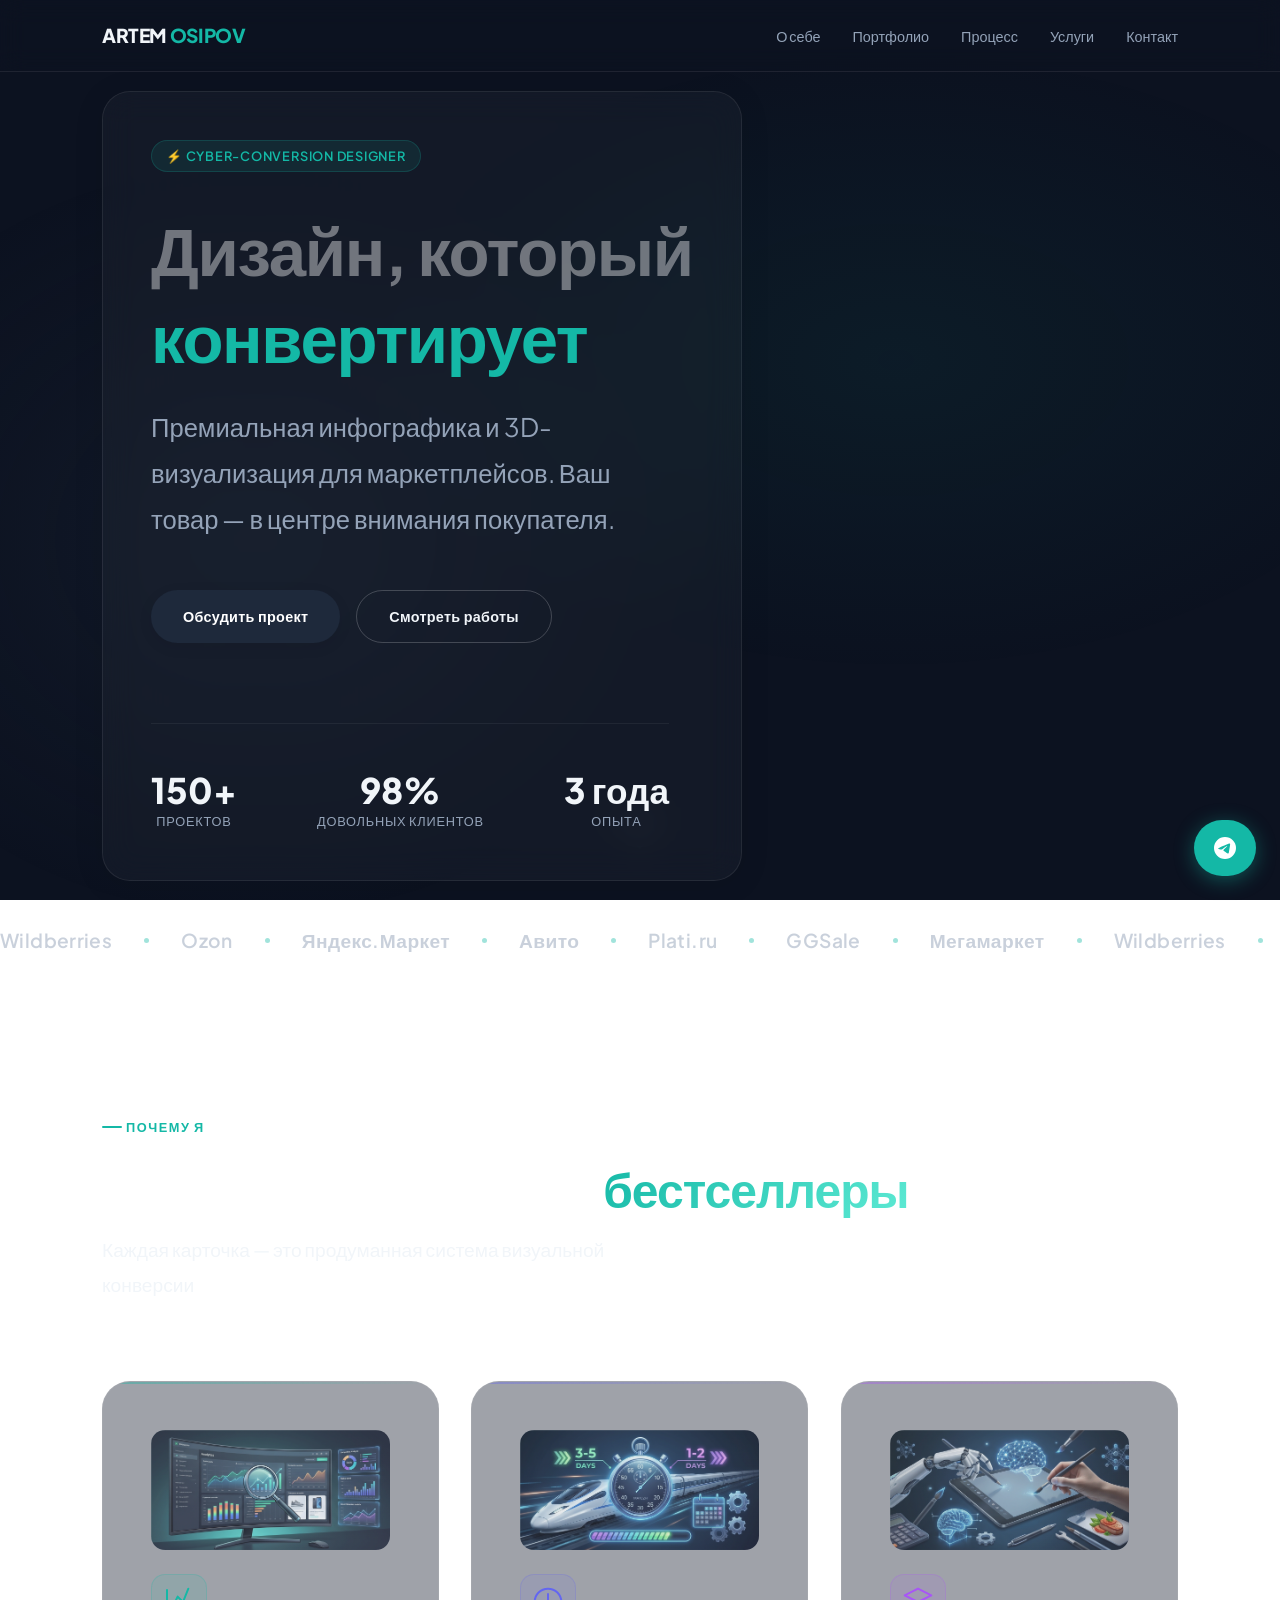
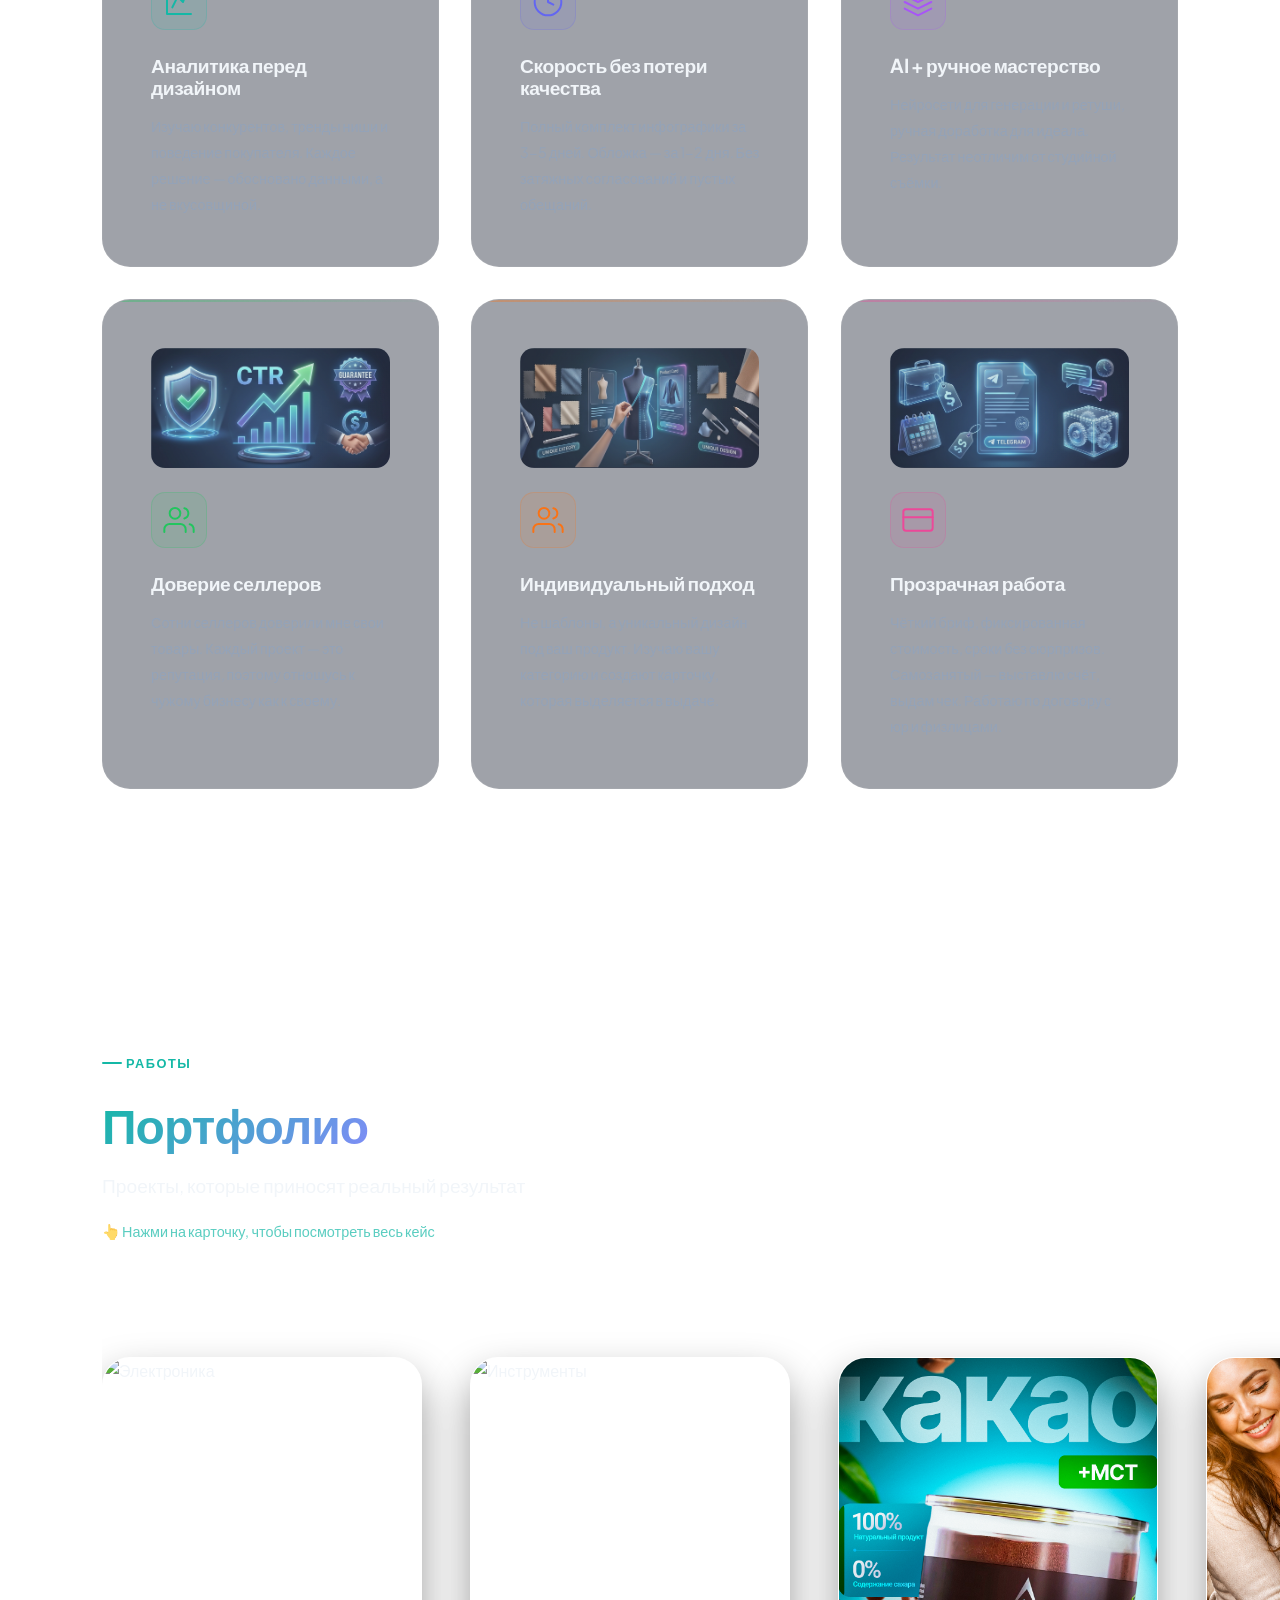
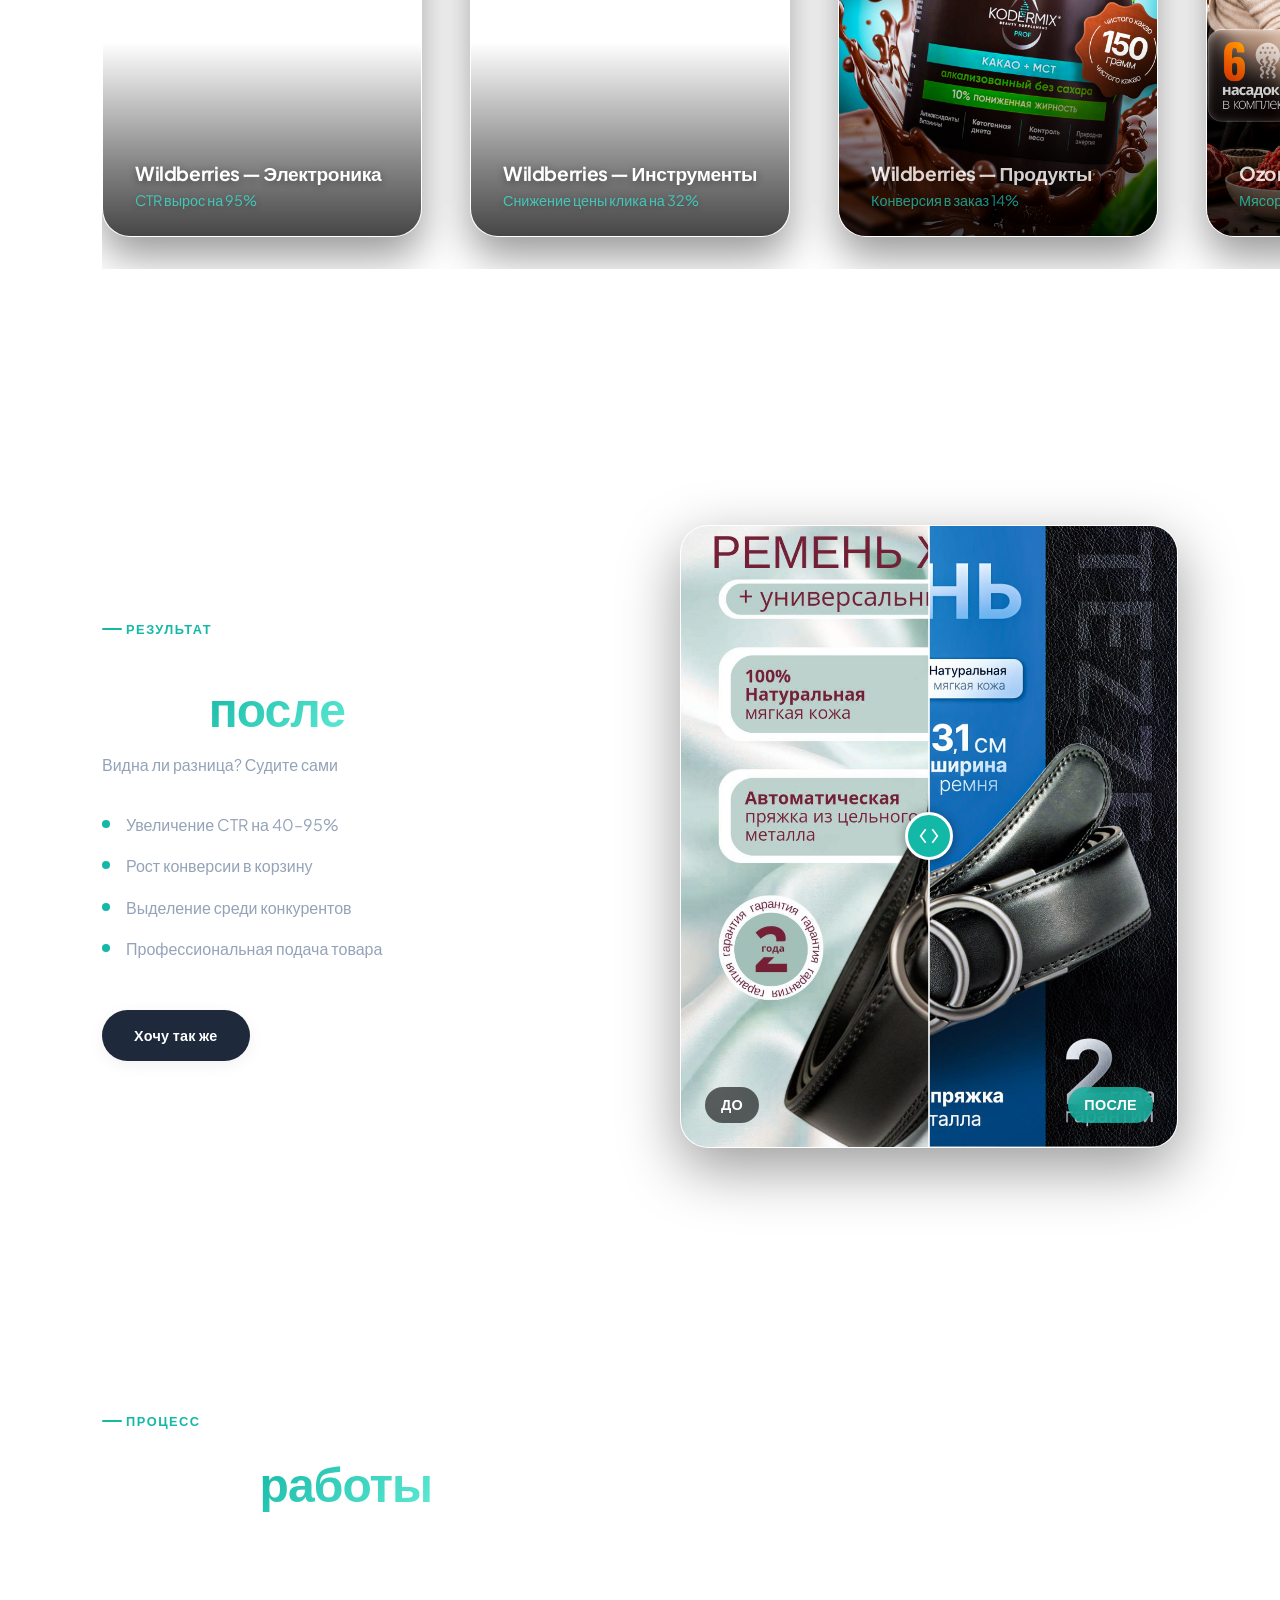
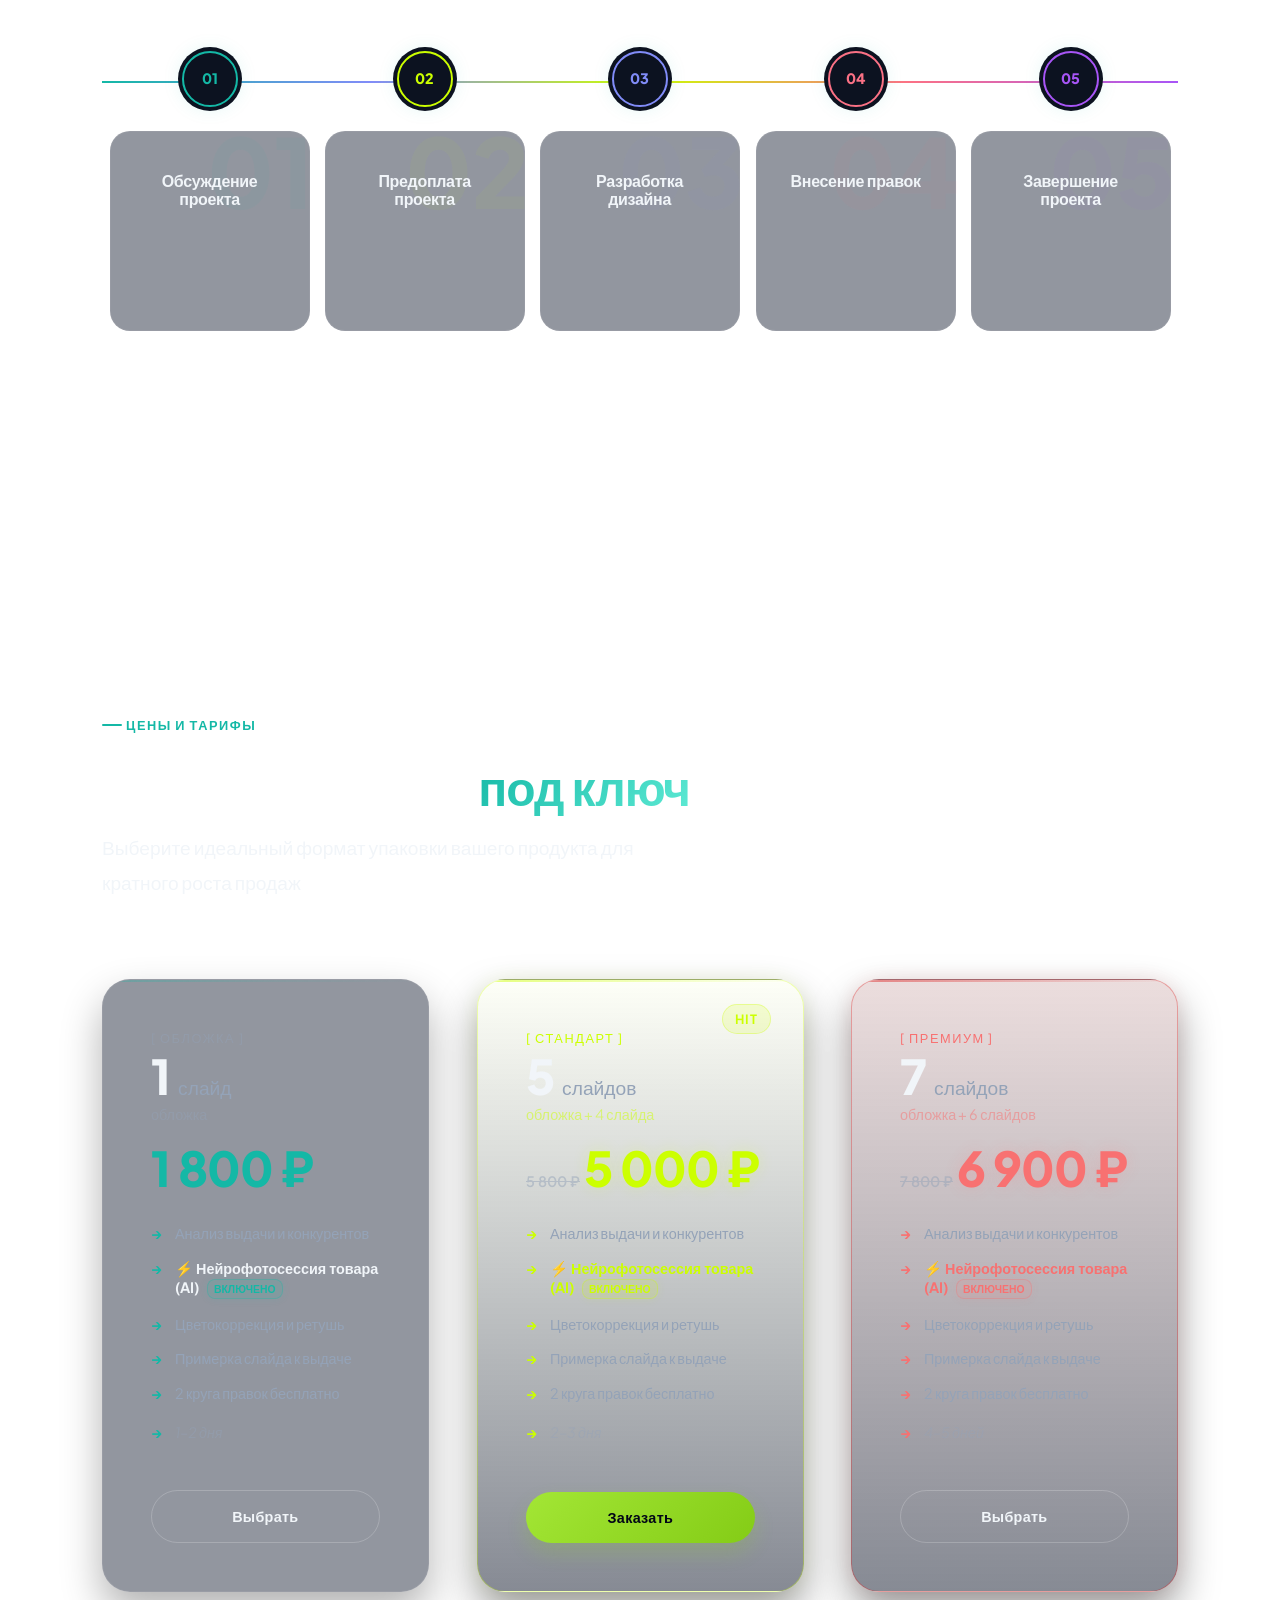
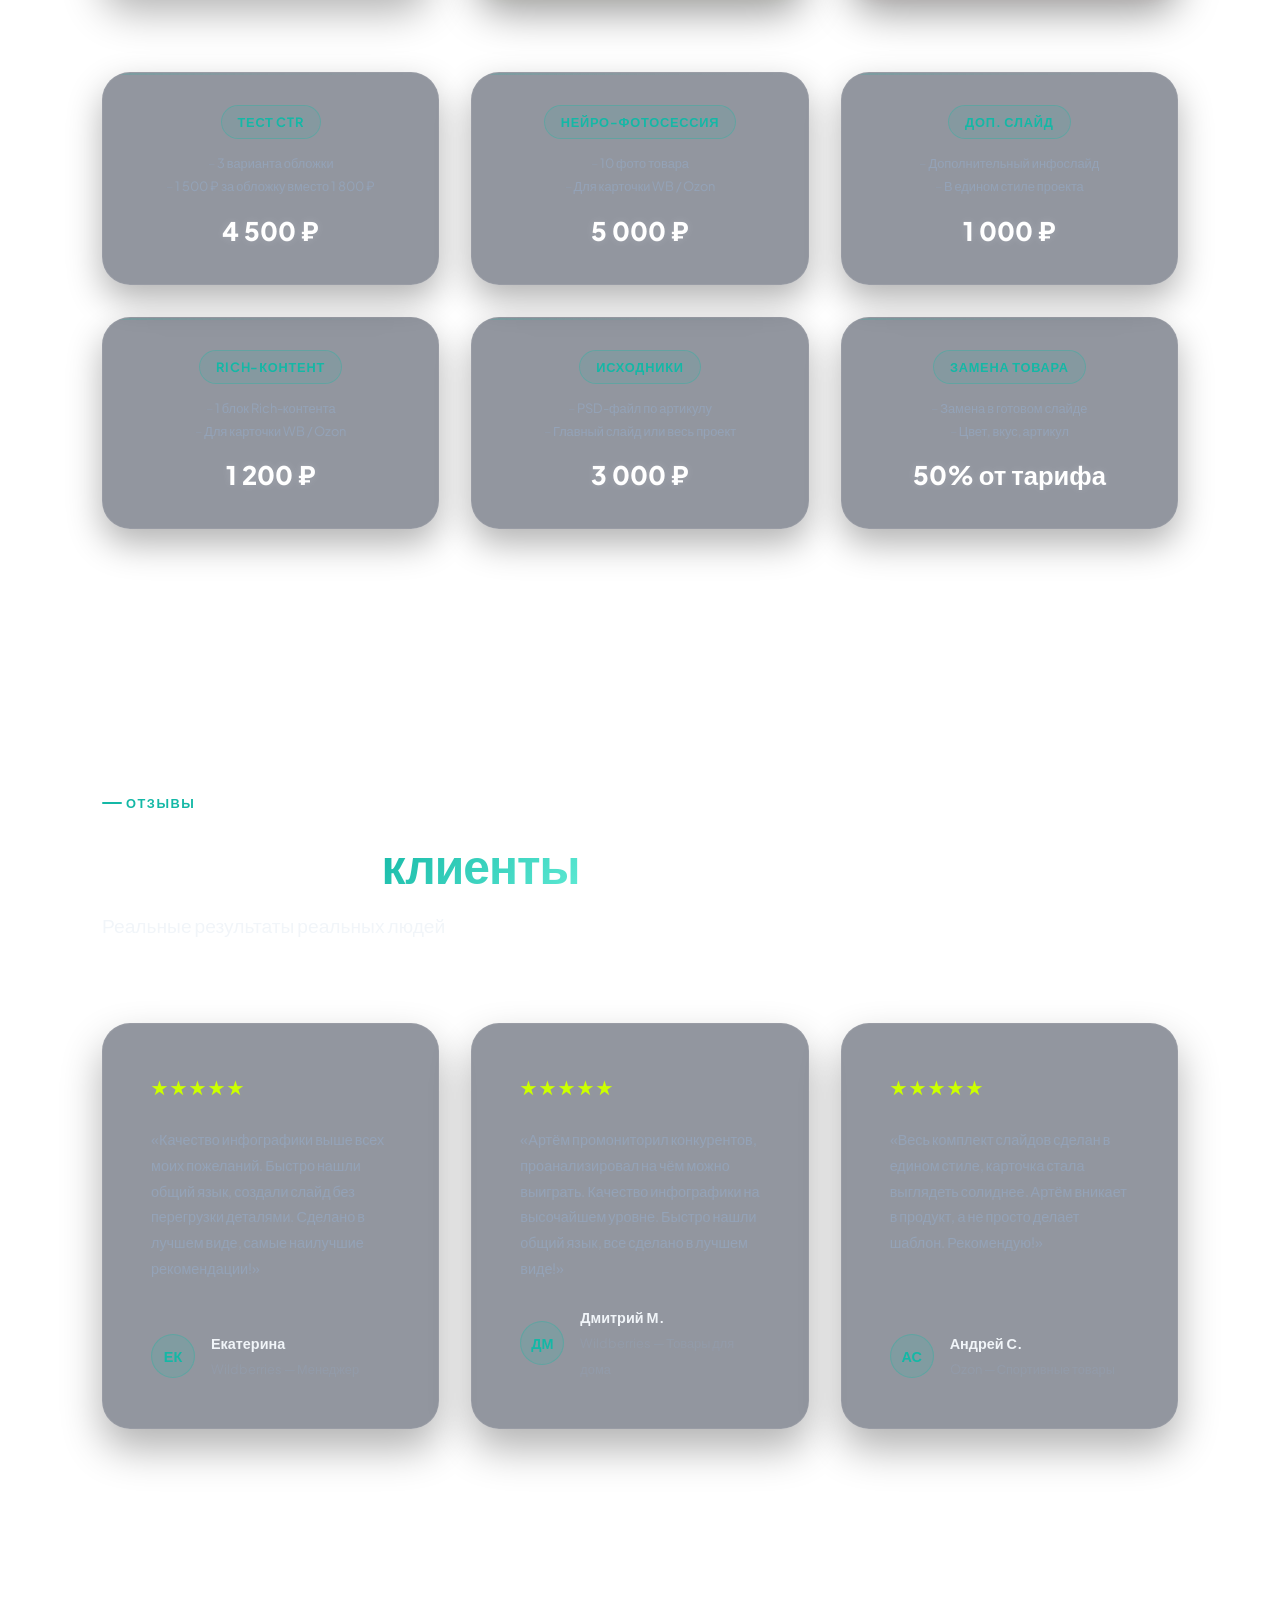
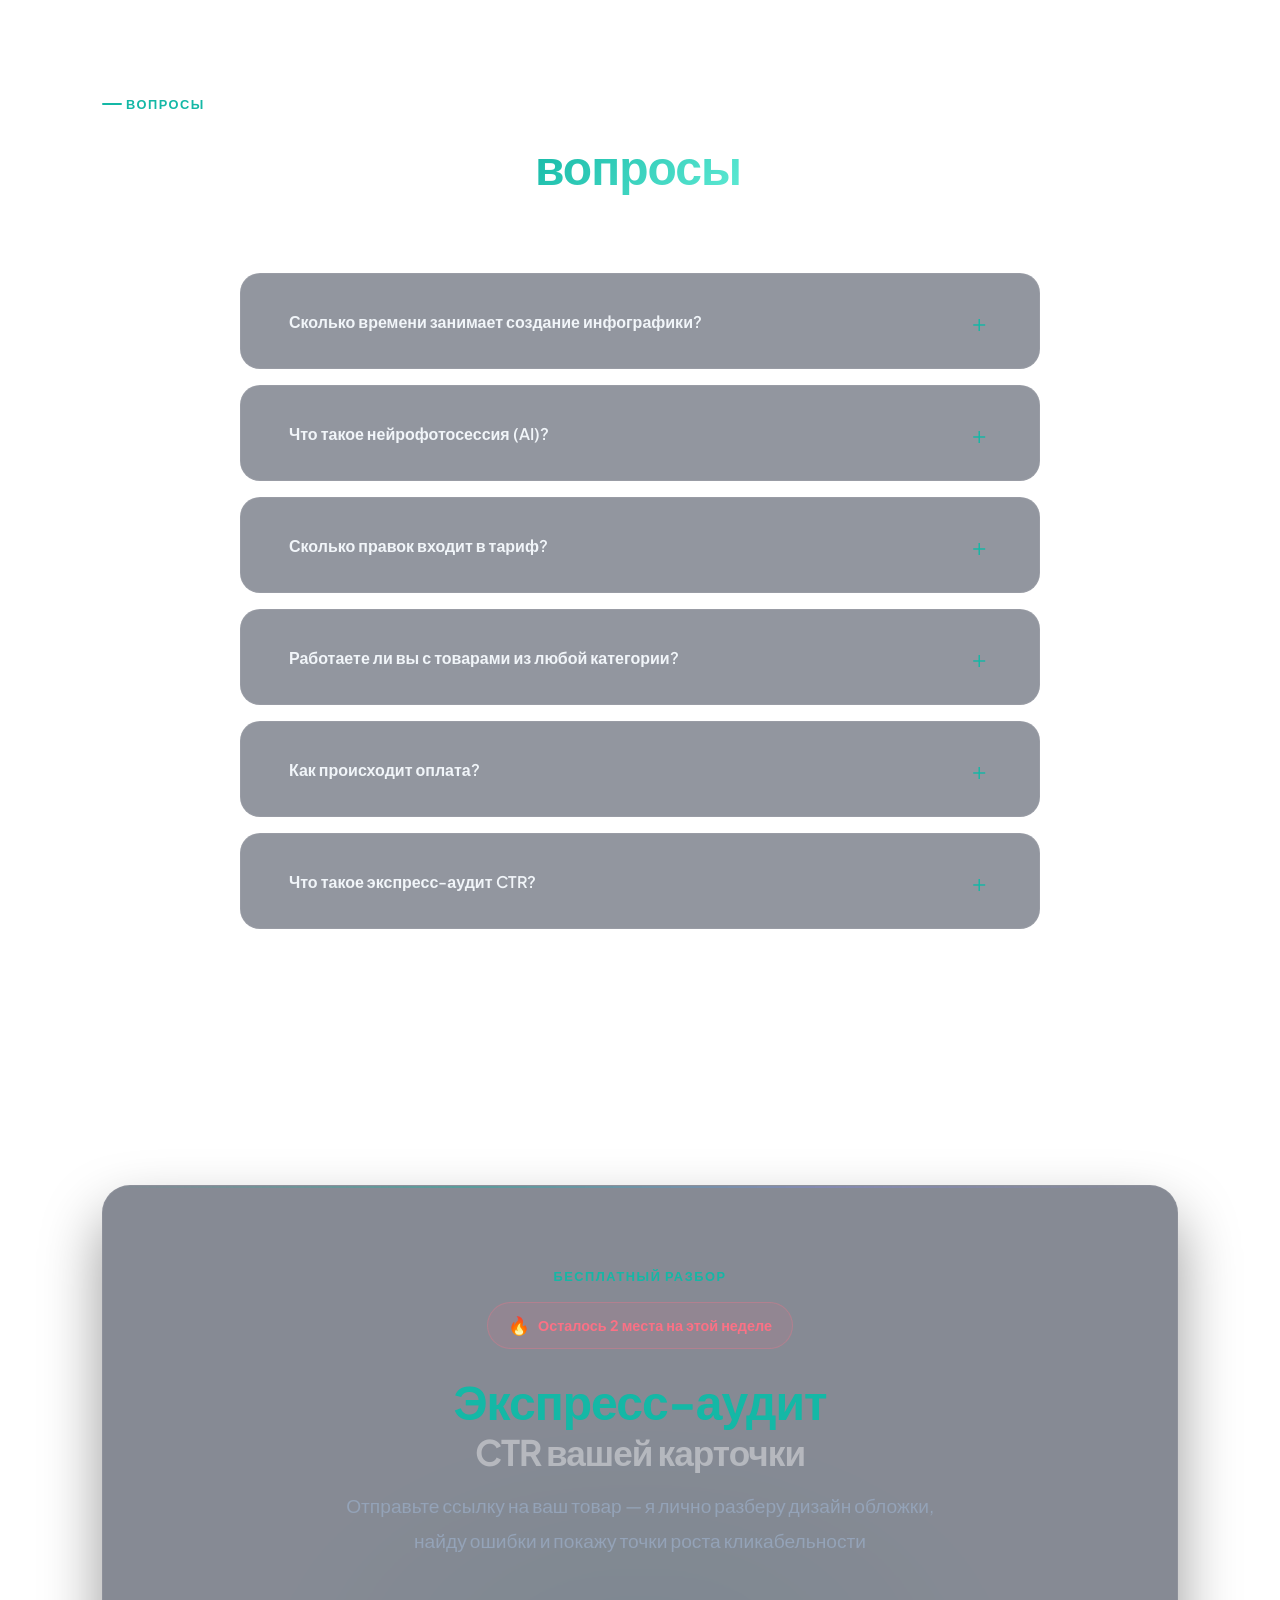
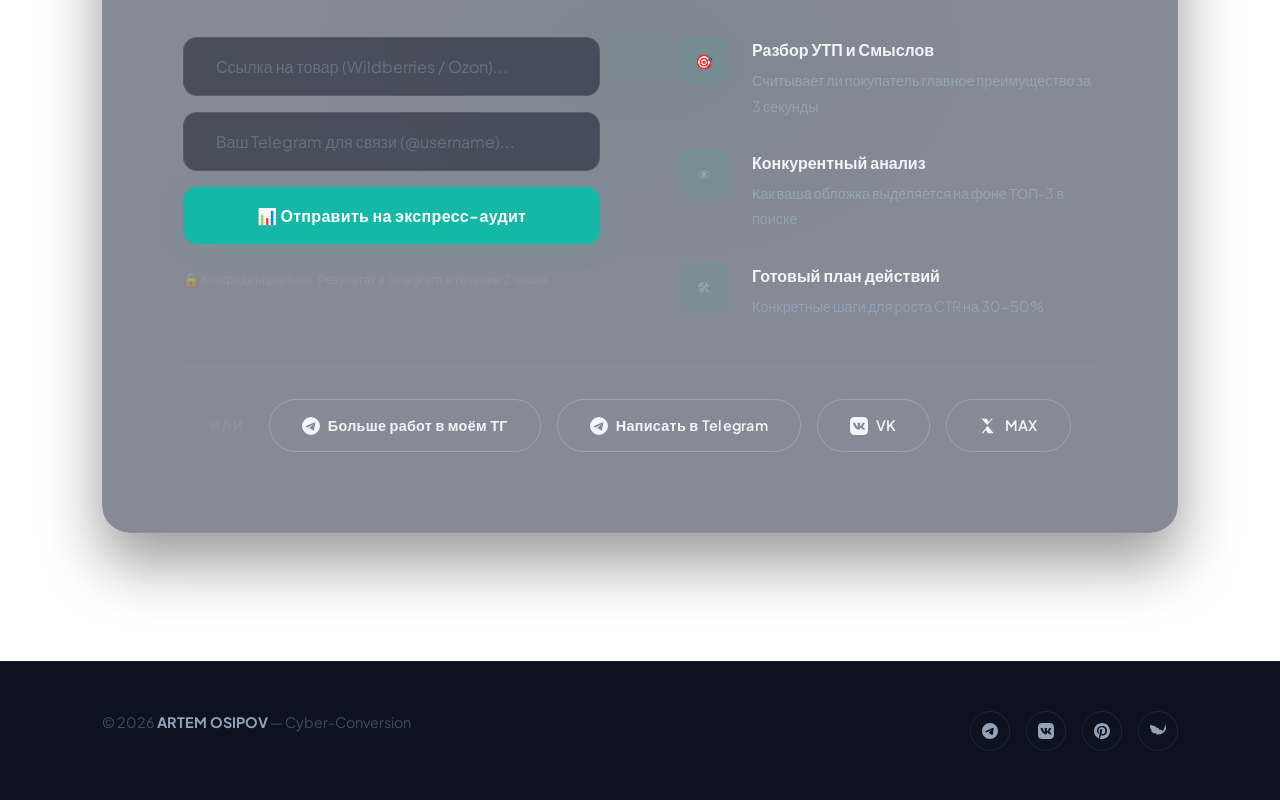
==== commit 564d1adc: "Fix upsell badge: нейро-фотосессия with word break" ====
--- a/index.html
+++ b/index.html
@@ -602,7 +602,7 @@
           <span class="upsell-card__price">4 500 ₽</span>
         </div>
         <div class="upsell-card glow-hover">
-          <span class="upsell-card__badge">нейрофотосессия</span>
+          <span class="upsell-card__badge">нейро-фотосессия</span>
           <ul class="upsell-card__list">
             <li>10 фото товара</li>
             <li>Для карточки WB / Ozon</li>
--- a/static/css/components.css
+++ b/static/css/components.css
@@ -600,6 +600,8 @@
   color: var(--color-teal);
   text-transform: uppercase;
   letter-spacing: var(--tracking-wider);
+  word-break: break-word;
+  hyphens: auto;
 }
 
 .upsell-card__list {
--- a/static/css/layout.css
+++ b/static/css/layout.css
@@ -1104,18 +1104,29 @@
 
 @media (max-width: 1024px) {
   .process-timeline {
-    flex-wrap: wrap;
-    gap: var(--space-xl);
-    justify-content: center;
-    padding: 40px 0;
+    flex-wrap: nowrap;
+    overflow-x: auto;
+    gap: var(--space-md);
+    padding: 40px var(--space-lg);
+    -webkit-overflow-scrolling: touch;
+    scroll-snap-type: x mandatory;
   }
+
+  .process-timeline::-webkit-scrollbar {
+    display: none;
+  }
+
   .process-timeline__line,
   .process-timeline__line--fill {
     display: none;
   }
+
   .process-step {
-    flex: 0 0 calc(33.33% - var(--space-xl));
+    flex: 0 0 70%;
+    scroll-snap-align: center;
+    min-width: 220px;
   }
+
   .process-step__card {
     max-width: 100%;
     height: 200px;
@@ -1124,10 +1135,23 @@
 
 @media (max-width: 640px) {
   .process-step {
-    flex: 0 0 100%;
+    flex: 0 0 70%;
+    scroll-snap-align: center;
+    min-width: 200px;
   }
+
   .process-step__card {
-    max-width: 320px;
+    max-width: 100%;
+    height: 180px;
+    padding: 24px 16px;
+  }
+
+  .process-step__title {
+    font-size: var(--text-sm);
+  }
+
+  .process-step__text {
+    font-size: 0.65rem;
   }
 }
 
--- a/static/css/responsive.css
+++ b/static/css/responsive.css
@@ -23,25 +23,57 @@
     position: fixed;
     top: var(--nav-height);
     left: 0; right: 0; bottom: 0;
-    background: rgba(12, 18, 32, 0.97);
-    backdrop-filter: blur(16px);
-    padding: var(--space-2xl);
+    background: rgba(10, 14, 26, 0.98);
+    backdrop-filter: blur(20px);
+    -webkit-backdrop-filter: blur(20px);
+    padding: var(--space-3xl) var(--space-2xl);
     gap: var(--space-xl);
-    z-index: var(--z-nav);
+    z-index: var(--z-overlay);
     align-items: center;
-  }
-  .nav__link { font-size: var(--text-lg); }
+    justify-content: center;
+    animation: menuFadeIn 0.3s ease;
+  }
+
+  @keyframes menuFadeIn {
+    from { opacity: 0; transform: translateY(-10px); }
+    to { opacity: 1; transform: translateY(0); }
+  }
+
+  .nav__link {
+    font-size: var(--text-xl);
+    font-weight: 600;
+    color: var(--color-text-on-dark);
+    padding: var(--space-sm) 0;
+  }
 
   .grid--2, .grid--3, .grid--2-1, .tariffs-grid, .cta__grid {
-    grid-template-columns: 1fr;
+    grid-template-columns: repeat(3, 1fr);
   }
 
   .testimonials-grid {
-    grid-template-columns: 1fr;
+    grid-template-columns: repeat(3, 1fr);
   }
 
   .advantages-grid {
-    grid-template-columns: 1fr;
+    grid-template-columns: repeat(3, 1fr);
+    gap: var(--space-md);
+  }
+
+  .advantage-card__illustration {
+    height: 70px;
+  }
+
+  .advantage-card {
+    padding: var(--space-md);
+  }
+
+  .advantage-card__title {
+    font-size: var(--text-sm);
+  }
+
+  .advantage-card__text {
+    font-size: 0.7rem;
+    line-height: 1.4;
   }
 
   .ba-row {
@@ -70,9 +102,56 @@
     flex-direction: column;
   }
 
+  .cta-section__footer-buttons {
+    flex-direction: column;
+    gap: var(--space-sm);
+  }
+
+  .cta-section__footer-buttons .btn {
+    width: 100%;
+    justify-content: center;
+    font-size: var(--text-xs);
+    padding: 10px 16px;
+  }
+
+  .cta-benefit {
+    gap: var(--space-sm);
+  }
+
+  .cta-benefit__icon {
+    font-size: 1.2rem;
+    width: 36px;
+    height: 36px;
+  }
+
+  .cta-benefit strong {
+    font-size: var(--text-sm);
+  }
+
+  .cta-benefit span {
+    font-size: var(--text-xs);
+  }
+
   .upsells-grid {
-    grid-template-columns: repeat(2, 1fr);
-    gap: var(--space-md);
+    display: grid;
+    grid-template-columns: repeat(3, 1fr);
+    gap: var(--space-sm);
+  }
+
+  .upsell-card {
+    padding: var(--space-sm);
+  }
+
+  .upsell-card__list {
+    font-size: 0.6rem;
+  }
+
+  .upsell-card {
+    padding: var(--space-md);
+  }
+
+  .upsell-card__list {
+    font-size: var(--text-xs);
   }
 
   /* Modal gallery — single column on mobile */
@@ -131,14 +210,83 @@
     font-size: var(--text-xs);
   }
 
-  .hero__content { padding: var(--space-2xl) var(--space-lg); }
-  .hero__actions { flex-direction: column; align-items: flex-start; }
+  .hero {
+    min-height: 100svh;
+    flex-direction: column;
+    justify-content: flex-end;
+    padding-bottom: 0;
+  }
+
+  .hero__bg {
+    position: absolute;
+    inset: 0;
+    z-index: 0;
+    background: none !important;
+  }
+
+  .hero__video-bg {
+    width: 100%;
+    height: 100% !important;
+    object-fit: contain !important;
+    object-position: center center !important;
+    position: absolute;
+    inset: 0;
+    z-index: 0;
+    opacity: 1 !important;
+    mix-blend-mode: normal !important;
+    filter: brightness(0.8);
+  }
+
+  .hero__inner {
+    position: relative;
+    z-index: 2;
+    width: 100%;
+    gap: 0;
+  }
+
+  .hero__content {
+    padding: var(--space-3xl) var(--space-lg) var(--space-xl);
+    background: linear-gradient(to bottom, transparent 0%, rgba(10, 14, 26, 0.85) 30%, rgba(10, 14, 26, 0.98) 100%);
+    backdrop-filter: none;
+    -webkit-backdrop-filter: none;
+    max-width: 100%;
+    border-radius: 0;
+  }
+
+  .hero__title {
+    font-size: clamp(1.3rem, 0.9rem + 2vw, 1.8rem);
+  }
+
+  .hero__subtitle {
+    font-size: var(--text-xs);
+    margin-bottom: var(--space-md);
+    max-width: 100%;
+  }
+
+  .hero__badge {
+    margin-bottom: var(--space-sm);
+  }
+
+  .hero__badge .badge {
+    font-size: 0.6rem;
+    padding: 4px 10px;
+    opacity: 0.7;
+  }
+
+  .hero__actions { flex-direction: row; flex-wrap: wrap; gap: var(--space-sm); }
+  .hero__actions .btn { font-size: var(--text-xs); padding: 10px 20px; }
 
   .hero__stats {
-    flex-direction: column;
-    gap: var(--space-xl);
-    align-items: flex-start;
-  }
+    display: grid;
+    grid-template-columns: repeat(3, 1fr);
+    gap: var(--space-md);
+    padding-top: var(--space-lg);
+    border-top: 1px solid rgba(255, 255, 255, 0.06);
+  }
+
+  .hero__stats .stat { text-align: center; }
+  .hero__stats .stat__number { font-size: var(--text-lg); }
+  .hero__stats .stat__label { font-size: 0.65rem; }
 
   .footer__inner {
     flex-direction: column;
@@ -156,4 +304,159 @@
   .container { padding: 0 var(--space-md); }
   .card { padding: var(--space-lg); }
   .btn { padding: 12px 24px; font-size: var(--text-xs); }
+
+  .advantages-grid {
+    grid-template-columns: repeat(3, 1fr);
+    gap: var(--space-sm);
+  }
+
+  .advantage-card {
+    padding: var(--space-sm);
+  }
+
+  .advantage-card__illustration {
+    height: 50px;
+  }
+
+  .advantage-card__title {
+    font-size: var(--text-xs);
+  }
+
+  .advantage-card__text {
+    font-size: 0.6rem;
+  }
+
+  .tariffs-grid {
+    display: flex;
+    overflow-x: auto;
+    scroll-snap-type: x mandatory;
+    gap: var(--space-md);
+    padding: var(--space-md) var(--space-lg);
+    -webkit-overflow-scrolling: touch;
+    scroll-padding-left: var(--space-lg);
+  }
+
+  .tariffs-grid::-webkit-scrollbar {
+    display: none;
+  }
+
+  .tariff-card {
+    flex: 0 0 70%;
+    scroll-snap-align: center;
+    min-width: 240px;
+  }
+
+  .tariff-card__title {
+    font-size: var(--text-base);
+  }
+
+  .tariff-card__price {
+    font-size: var(--text-xl);
+  }
+
+  .tariff-card__features {
+    font-size: 0.65rem;
+  }
+
+  .tariff-card__features li {
+    padding-left: 16px;
+  }
+
+  .tariff-card__features li::before {
+    width: 6px;
+    height: 6px;
+  }
+
+  .testimonials-grid {
+    display: flex;
+    overflow-x: auto;
+    scroll-snap-type: x mandatory;
+    gap: var(--space-md);
+    padding: var(--space-md) 0;
+    -webkit-overflow-scrolling: touch;
+  }
+
+  .testimonials-grid::-webkit-scrollbar {
+    display: none;
+  }
+
+  .testimonial-card {
+    flex: 0 0 85%;
+    scroll-snap-align: center;
+    min-width: 260px;
+  }
+
+  .testimonial-card__text {
+    font-size: 0.65rem;
+  }
+
+  .tariffs-grid::-webkit-scrollbar {
+    display: none;
+  }
+
+  .tariff-card {
+    flex: 0 0 70%;
+    scroll-snap-align: center;
+    min-width: 260px;
+  }
+
+  .tariff-card__title {
+    font-size: var(--text-lg);
+  }
+
+  .tariff-card__price {
+    font-size: var(--text-2xl);
+  }
+
+  .tariff-card__features {
+    font-size: var(--text-xs);
+  }
+
+  .tariff-card {
+    padding: var(--space-sm);
+  }
+
+  .tariff-card__title {
+    font-size: var(--text-base);
+  }
+
+  .tariff-card__price {
+    font-size: var(--text-lg);
+  }
+
+  .tariff-card__features {
+    font-size: 0.6rem;
+  }
+
+  .tariff-card__features li {
+    padding-left: 16px;
+  }
+
+  .tariff-card__features li::before {
+    width: 6px;
+    height: 6px;
+  }
+
+  .testimonials-grid {
+    display: flex;
+    overflow-x: auto;
+    scroll-snap-type: x mandatory;
+    gap: var(--space-md);
+    padding: var(--space-md) 0;
+    -webkit-overflow-scrolling: touch;
+  }
+
+  .testimonials-grid::-webkit-scrollbar {
+    display: none;
+  }
+
+  .testimonial-card {
+    flex: 0 0 85%;
+    scroll-snap-align: center;
+    min-width: 280px;
+  }
+
+  .testimonial-card__text {
+    font-size: var(--text-xs);
+  }
 }
